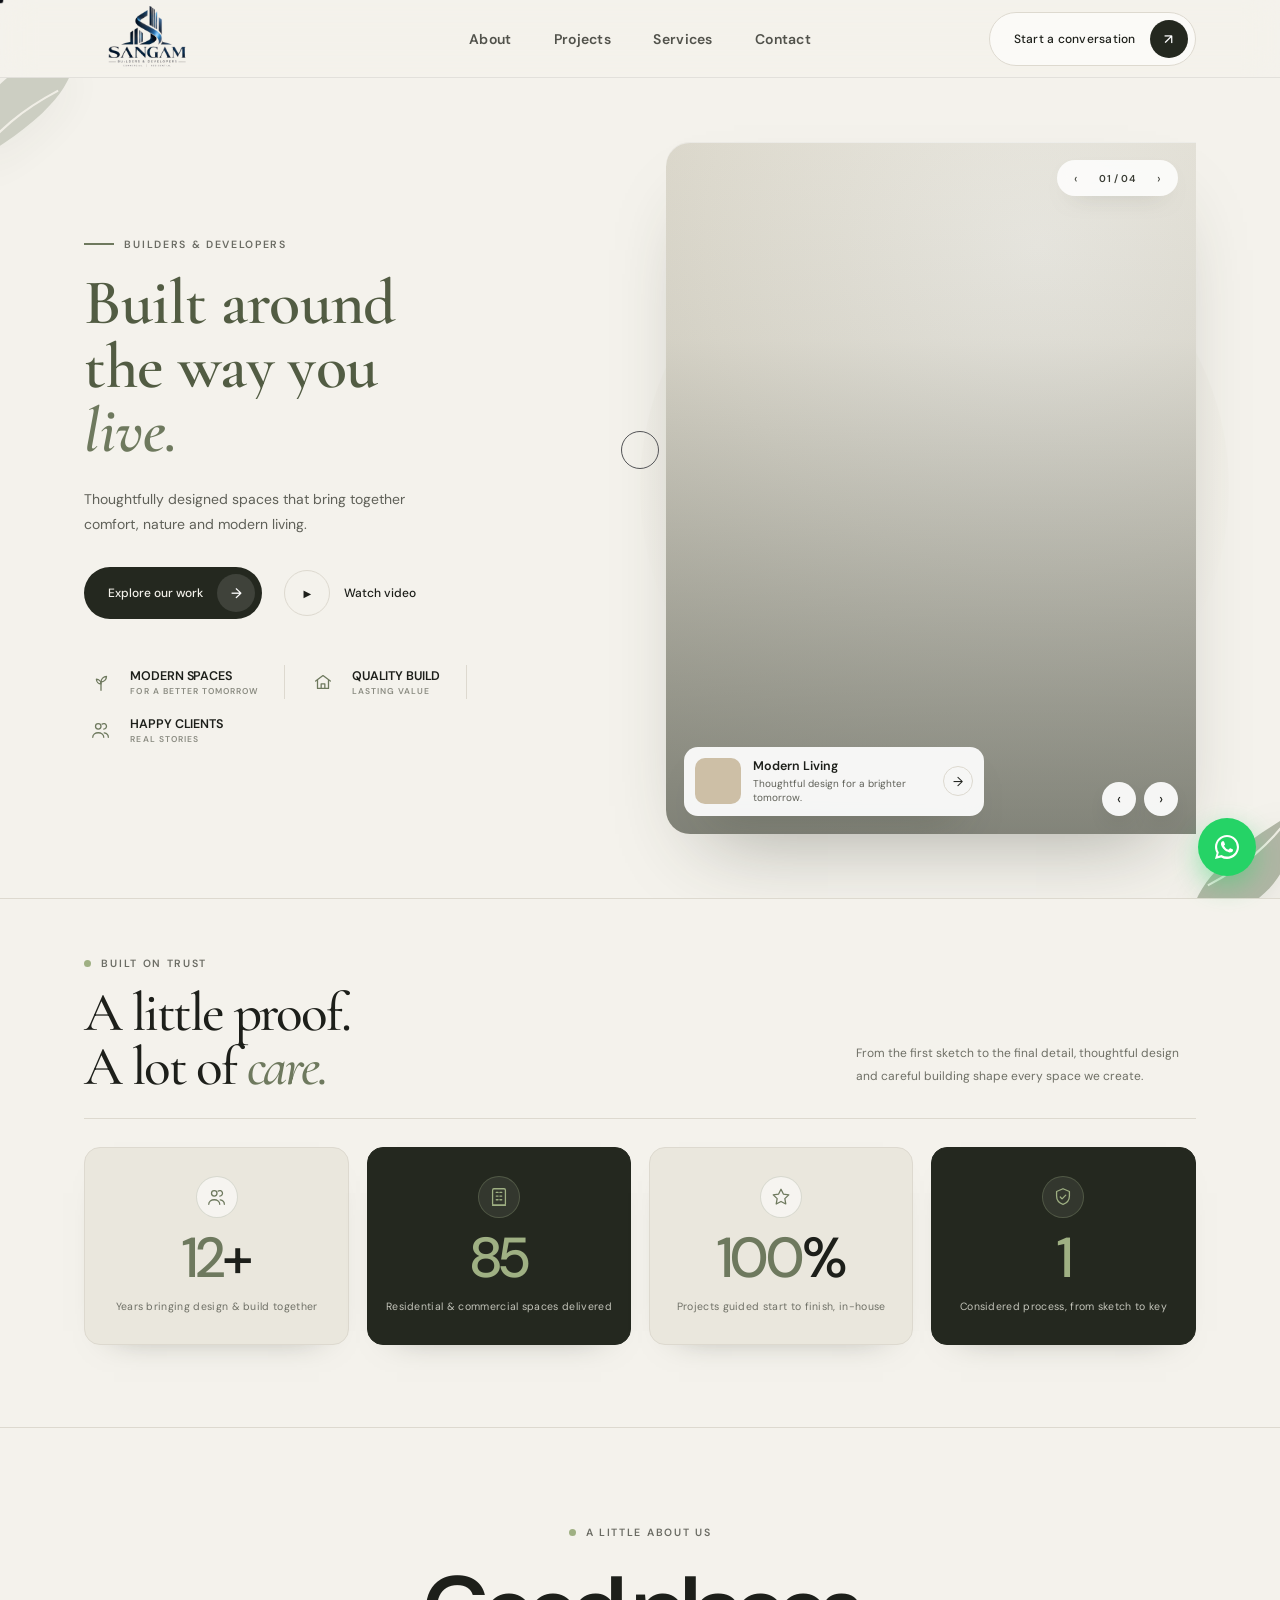
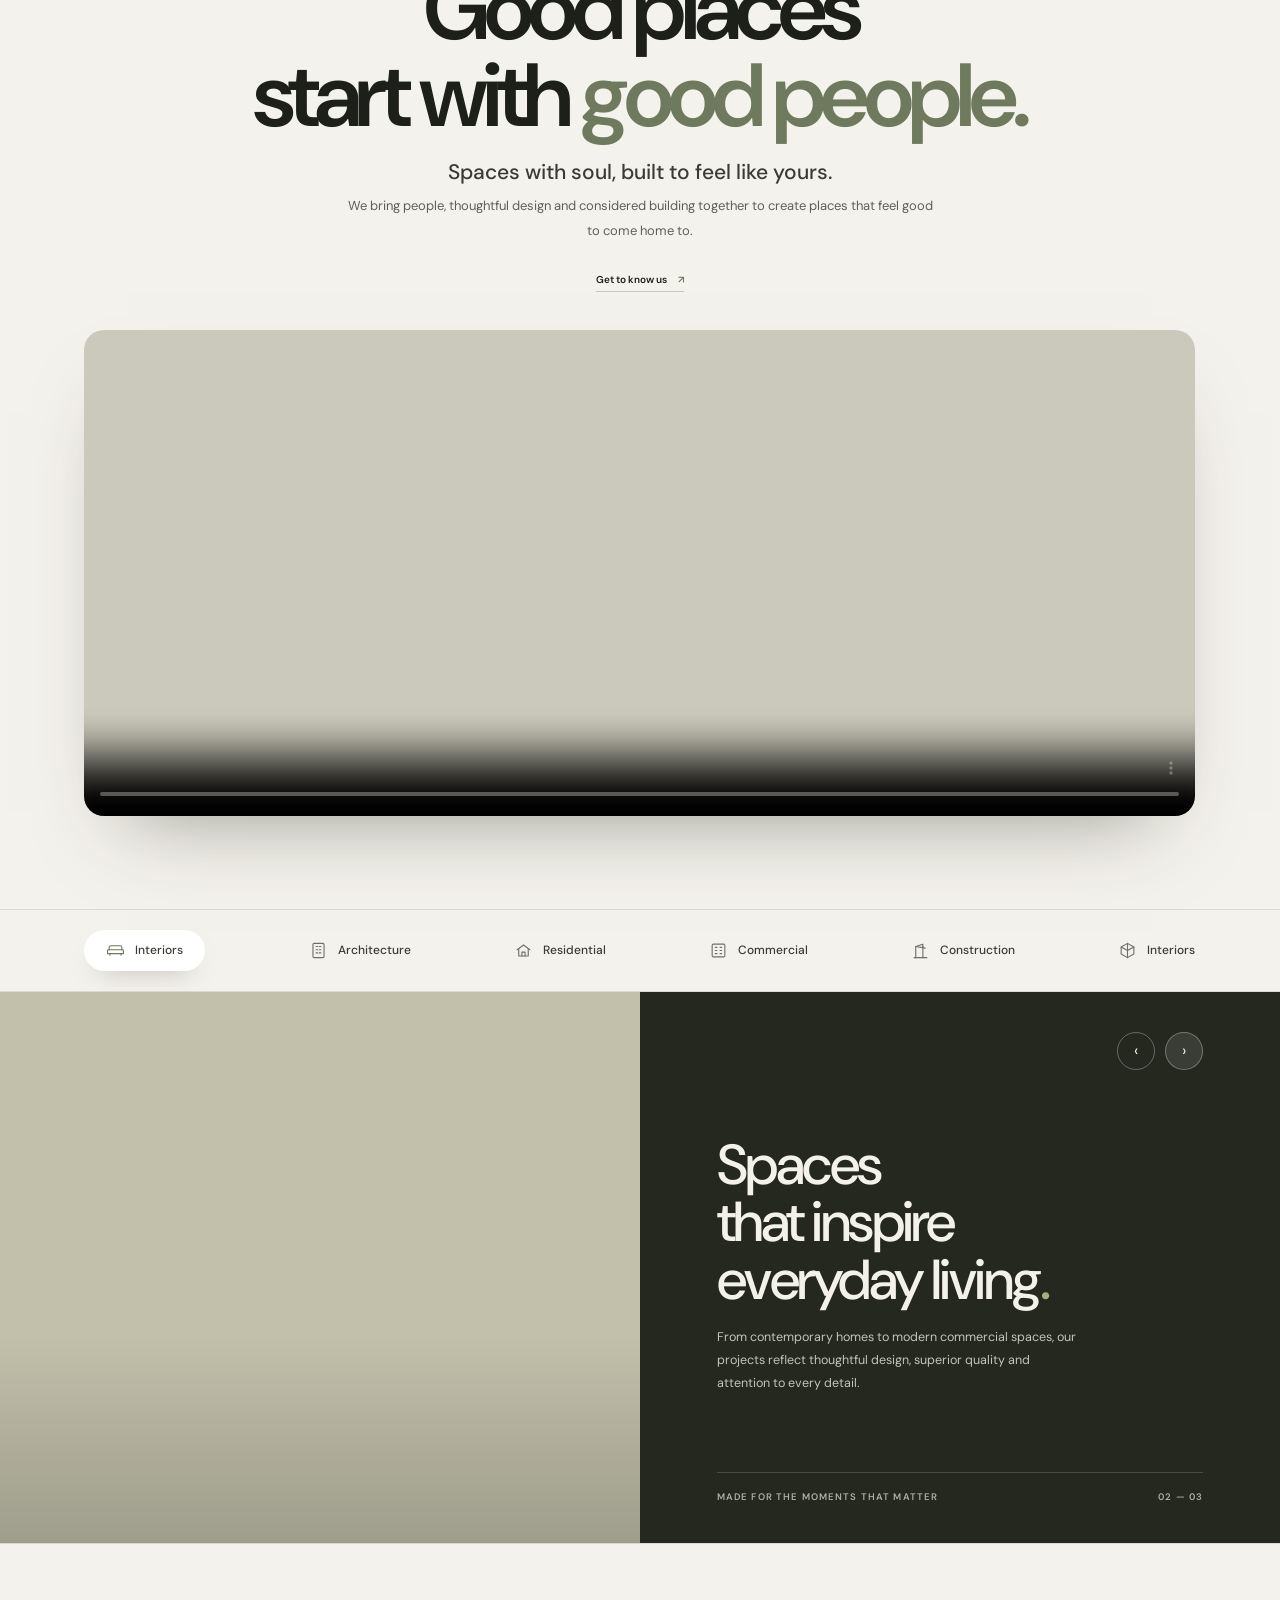
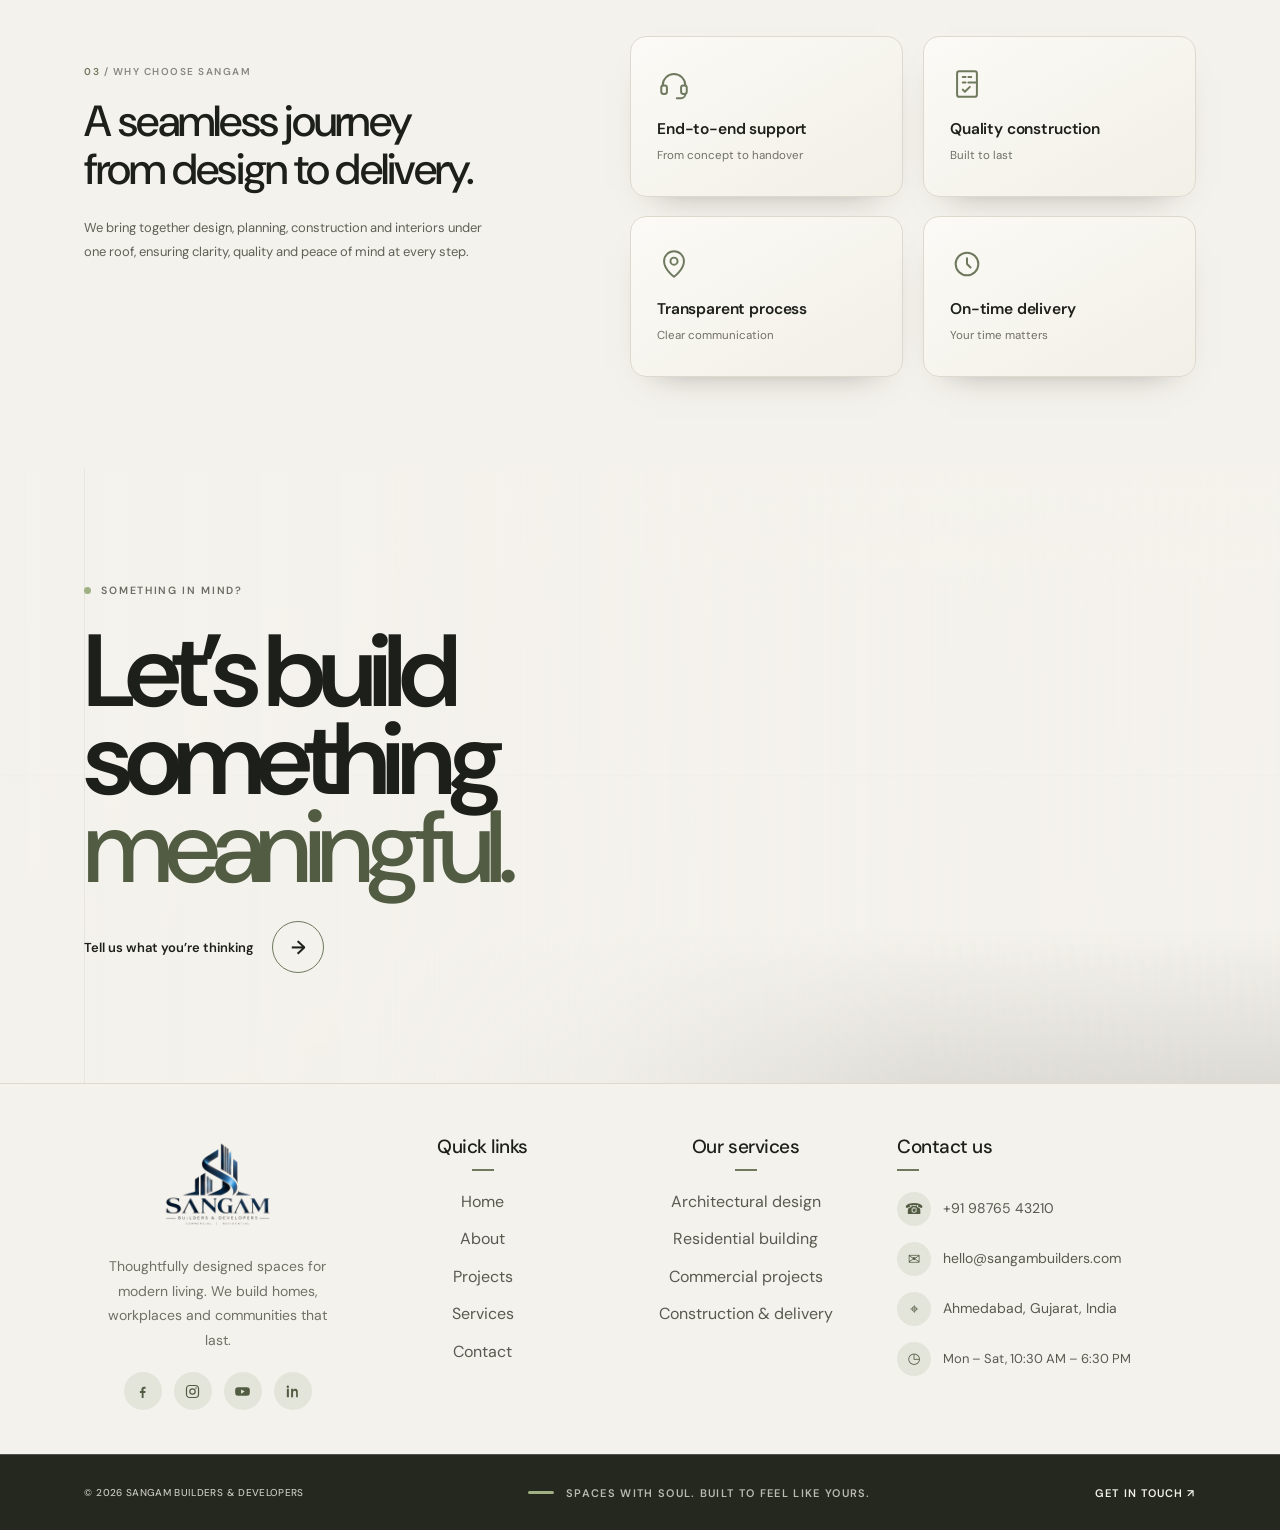
==== index.html @ fc505256 "Upload complete Builder Construction Website" ====
<!DOCTYPE html>
<html lang="en">
  <head>
    <meta charset="UTF-8" />
    <meta name="viewport" content="width=device-width, initial-scale=1.0" />
    <meta name="theme-color" content="#f4f2ec" />
    <meta
      name="description"
      content="Sangam Builders & Developers — thoughtful architecture, inspired spaces and considered construction, brought together in one 3D experience."
    />
    <title>Sangam Builders & Developers — Spaces for living</title>
    <link rel="preconnect" href="https://fonts.googleapis.com" />
    <link rel="preconnect" href="https://fonts.gstatic.com" crossorigin />
    <link
      href="https://fonts.googleapis.com/css2?family=Cormorant+Garamond:ital,wght@0,400;0,500;0,600;1,500&family=DM+Sans:wght@400;500;600;700&display=swap"
      rel="stylesheet"
    />
    <link rel="stylesheet" href="./styles.css" />

    <script src="./script.js" defer></script>
  </head>
  <body>
    <a class="skip-link" href="#main">Skip to content</a>
    <div class="scroll-progress" aria-hidden="true"></div>

    <header class="header">
      <a class="brand" href="./index.html" aria-label="Sangam Builders & Developers home">
        <img class="brand__logo" src="./img/Sangam_Builders_Luxury_Wall_Sign-removebg-preview.png" alt="Sangam Builders & Developers" />
      </a>
      <button class="menu-toggle" type="button" aria-expanded="false" aria-controls="primary-nav" aria-label="Open navigation">
        <span></span><span></span>
      </button>
      <nav class="nav" id="primary-nav" aria-label="Main navigation">
        <a href="./about.html">About</a>
        <a href="./projects.html">Projects</a>
        <a href="./services.html">Services</a>
        <a href="./contact.html">Contact</a>
      </nav>
      <a class="header__cta pill-btn pill-btn--light" href="./contact.html" data-magnetic="0.25">
        <span>Start a conversation</span>
        <span class="pill-btn__ico" aria-hidden="true">↗</span>
      </a>
    </header>

    <main id="main">
      <!-- ============== HERO : editorial residence ============== -->
      <section class="hero" id="home" aria-labelledby="hero-title">
        <span class="hero__orb" aria-hidden="true"></span>
        <span class="hero__leaf hero__leaf--tl" aria-hidden="true">
          <svg viewBox="0 0 120 120" fill="currentColor"><path d="M12 108C8 72 24 36 60 18c18-9 40-11 48-6-2 10-10 28-24 42C66 74 38 92 12 108Z" opacity=".9"/><path d="M14 106C34 78 58 58 92 40" stroke="#e9e6db" stroke-width="2" fill="none"/></svg>
        </span>
        <span class="hero__leaf hero__leaf--br" aria-hidden="true">
          <svg viewBox="0 0 120 120" fill="currentColor"><path d="M108 12C112 48 96 84 60 102c-18 9-40 11-48 6 2-10 10-28 24-42C54 46 82 28 108 12Z" opacity=".9"/><path d="M106 14C86 42 62 62 28 80" stroke="#e9e6db" stroke-width="2" fill="none"/></svg>
        </span>

        <div class="hero__copy">
          <span class="eyebrow eyebrow--line"><span class="eyebrow__line"></span> Builders &amp; developers</span>
          <h1 id="hero-title">
            <span class="reveal-line"><span class="reveal-word" style="--d:120ms">Built</span> <span class="reveal-word" style="--d:200ms">around</span></span>
            <span class="reveal-line"><span class="reveal-word" style="--d:300ms">the</span> <span class="reveal-word" style="--d:380ms">way</span> <span class="reveal-word" style="--d:460ms">you</span></span>
            <span class="reveal-line"><em class="reveal-word" style="--d:560ms">live.</em></span>
          </h1>
          <p class="hero__lede">Thoughtfully designed spaces that bring together<br />comfort, nature and modern living.</p>
          <div class="hero__actions">
            <a class="pill-btn pill-btn--dark" href="./projects.html" data-magnetic="0.2">
              <span>Explore our work</span>
              <span class="pill-btn__ico" aria-hidden="true">→</span>
            </a>
            <a class="watch-link" href="#story">
              <span class="watch-link__play" aria-hidden="true">▶</span>
              <span class="watch-link__text">Watch video</span>
            </a>
          </div>

          <ul class="hero__trust" aria-label="Why clients choose Sangam">
            <li class="trust-feature">
              <span class="trust-feature__icon" aria-hidden="true">
                <svg viewBox="0 0 24 24" fill="none" stroke="currentColor" stroke-width="1.4" stroke-linecap="round" stroke-linejoin="round"><path d="M12 21v-9"/><path d="M12 12c0-3.3 2.7-6 6-6 0 3.3-2.7 6-6 6Z"/><path d="M12 14c0-2.8-2.2-5-5-5 0 2.8 2.2 5 5 5Z"/></svg>
              </span>
              <span class="trust-feature__text">
                <strong>Modern Spaces</strong>
                For a better tomorrow
              </span>
            </li>
            <li class="trust-feature">
              <span class="trust-feature__icon" aria-hidden="true">
                <svg viewBox="0 0 24 24" fill="none" stroke="currentColor" stroke-width="1.4" stroke-linecap="round" stroke-linejoin="round"><path d="M4 11l8-6 8 6"/><path d="M6 10v9h12v-9"/><path d="M10 19v-5h4v5"/></svg>
              </span>
              <span class="trust-feature__text">
                <strong>Quality Build</strong>
                Lasting value
              </span>
            </li>
            <li class="trust-feature">
              <span class="trust-feature__icon" aria-hidden="true">
                <svg viewBox="0 0 24 24" fill="none" stroke="currentColor" stroke-width="1.4" stroke-linecap="round" stroke-linejoin="round"><circle cx="9" cy="8" r="3"/><path d="M15 11a3 3 0 1 0-1.8-5.4"/><path d="M3 20c0-3 2.7-5 6-5s6 2 6 5"/><path d="M15.5 15.2c2.5.4 4.5 2.3 4.5 4.8"/></svg>
              </span>
              <span class="trust-feature__text">
                <strong>Happy Clients</strong>
                Real stories
              </span>
            </li>
          </ul>
        </div>

        <div class="hero-stage hero-stage--static" aria-label="Modern courtyard residence at dusk">
          <div class="stage-visual" aria-hidden="true"></div>

          <div class="stage-overlay" aria-hidden="true">
            <div class="stage-badge">
              <span class="stage-badge__btn">‹</span>
              <span class="stage-badge__count">01 / 04</span>
              <span class="stage-badge__btn">›</span>
            </div>

            <div class="stage-card">
              <span class="stage-card__thumb"></span>
              <span class="stage-card__text">
                <strong>Modern Living</strong>
                Thoughtful design for a brighter tomorrow.
              </span>
              <span class="stage-card__arrow">→</span>
            </div>

            <div class="stage-nav">
              <span class="stage-nav__btn">‹</span>
              <span class="stage-nav__btn">›</span>
            </div>
          </div>
        </div>
      </section>

      <!-- ============== STATS : animated counters ============== -->
      <section class="stats" aria-label="Sangam at a glance">
        <header class="stats__intro">
          <div class="stats__heading">
            <span class="eyebrow"><span class="live-dot"></span> Built on trust</span>
            <h2>A little proof.<br />A lot of <em>care.</em></h2>
          </div>
          <p>From the first sketch to the final detail, thoughtful design and careful building shape every space we create.</p>
        </header>
        <div class="stat reveal">
          <span class="stat__icon" aria-hidden="true">
            <svg viewBox="0 0 24 24" fill="none" stroke="currentColor" stroke-width="1.4" stroke-linecap="round" stroke-linejoin="round"><circle cx="9" cy="8" r="3"/><path d="M15 11a3 3 0 1 0-1.8-5.4"/><path d="M3 20c0-3 2.7-5 6-5s6 2 6 5"/><path d="M15.5 15.2c2.5.4 4.5 2.3 4.5 4.8"/></svg>
          </span>
          <div class="stat__num"><span data-count="12" data-decimals="0">0</span>+</div>
          <div class="stat__label">Years bringing design &amp; build together</div>
        </div>
        <div class="stat reveal" style="--delay:90ms">
          <span class="stat__icon" aria-hidden="true">
            <svg viewBox="0 0 24 24" fill="none" stroke="currentColor" stroke-width="1.4" stroke-linecap="round" stroke-linejoin="round"><rect x="5" y="3" width="14" height="18" rx="1.5"/><path d="M9 7h2M13 7h2M9 11h2M13 11h2M9 15h2M13 15h2"/><path d="M5 21h14"/></svg>
          </span>
          <div class="stat__num"><span data-count="85" data-decimals="0">0</span></div>
          <div class="stat__label">Residential &amp; commercial spaces delivered</div>
        </div>
        <div class="stat reveal" style="--delay:180ms">
          <span class="stat__icon" aria-hidden="true">
            <svg viewBox="0 0 24 24" fill="none" stroke="currentColor" stroke-width="1.4" stroke-linecap="round" stroke-linejoin="round"><path d="M12 3.5l2.6 5.3 5.9.9-4.3 4.1 1 5.8-5.2-2.7-5.2 2.7 1-5.8L3.5 9.7l5.9-.9z"/></svg>
          </span>
          <div class="stat__num"><span data-count="100" data-decimals="0">0</span>%</div>
          <div class="stat__label">Projects guided start to finish, in-house</div>
        </div>
        <div class="stat reveal" style="--delay:270ms">
          <span class="stat__icon" aria-hidden="true">
            <svg viewBox="0 0 24 24" fill="none" stroke="currentColor" stroke-width="1.4" stroke-linecap="round" stroke-linejoin="round"><path d="M12 3l7 3v5c0 4.4-3 7.7-7 9-4-1.3-7-4.6-7-9V6z"/><path d="M9 12l2 2 4-4"/></svg>
          </span>
          <div class="stat__num"><span data-count="1" data-decimals="0">0</span></div>
          <div class="stat__label">Considered process, from sketch to key</div>
        </div>
      </section>

      <!-- ============== OUR STORY ============== -->
      <section class="story" id="story">
        <div class="story__text">
          <span class="eyebrow reveal"><span class="live-dot"></span> A little about us</span>
          <h2 class="reveal" style="--delay:80ms">Good places<br />start with <span>good people.</span></h2>
          <p class="story__subtitle reveal" style="--delay:140ms">Spaces with soul, built to feel like yours.</p>
          <p class="story__description reveal" style="--delay:200ms">We bring people, thoughtful design and considered building together to create places that feel good to come home to.</p>
          <a class="text-link reveal" style="--delay:260ms" href="./about.html">Get to know us <span aria-hidden="true">↗</span></a>
        </div>
        <video class="story__media story__video reveal-scale" data-tilt="3" controls muted loop playsinline preload="metadata" poster="https://images.unsplash.com/photo-1600566753086-00f18fb6b3ea?auto=format&amp;fit=crop&amp;w=1800&amp;q=85" aria-label="A look at considered modern living spaces">
          <source src="./img/VID_20261008_050109_842.mp4" type="video/mp4" />
          Your browser does not support the video element.
        </video>
      </section>

      <!-- ============== CATEGORY TABS ============== -->
      <div class="cats" aria-label="What we do">
        <span class="cat cat--active">
          <svg viewBox="0 0 24 24" fill="none" stroke="currentColor" stroke-width="1.4" stroke-linecap="round" stroke-linejoin="round"><path d="M4 11V8a2 2 0 0 1 2-2h12a2 2 0 0 1 2 2v3"/><path d="M3 11h18a1 1 0 0 1 1 1v4H2v-4a1 1 0 0 1 1-1z"/><path d="M5 16v2M19 16v2"/></svg>
          Interiors
        </span>
        <span class="cat">
          <svg viewBox="0 0 24 24" fill="none" stroke="currentColor" stroke-width="1.4" stroke-linecap="round" stroke-linejoin="round"><rect x="5" y="3" width="14" height="18" rx="1.5"/><path d="M9 7h2M13 7h2M9 11h2M13 11h2M9 15h2M13 15h2"/></svg>
          Architecture
        </span>
        <span class="cat">
          <svg viewBox="0 0 24 24" fill="none" stroke="currentColor" stroke-width="1.4" stroke-linecap="round" stroke-linejoin="round"><path d="M4 11l8-6 8 6"/><path d="M6 10v9h12v-9"/><path d="M10 19v-5h4v5"/></svg>
          Residential
        </span>
        <span class="cat">
          <svg viewBox="0 0 24 24" fill="none" stroke="currentColor" stroke-width="1.4" stroke-linecap="round" stroke-linejoin="round"><rect x="4" y="4" width="16" height="16" rx="1.5"/><path d="M8 8h2M14 8h2M8 12h2M14 12h2M8 16h2M14 16h2"/></svg>
          Commercial
        </span>
        <span class="cat">
          <svg viewBox="0 0 24 24" fill="none" stroke="currentColor" stroke-width="1.4" stroke-linecap="round" stroke-linejoin="round"><path d="M4 21h16"/><path d="M6 21V7l9-3v3"/><path d="M6 7l12 2"/><path d="M15 7v14"/></svg>
          Construction
        </span>
        <span class="cat">
          <svg viewBox="0 0 24 24" fill="none" stroke="currentColor" stroke-width="1.4" stroke-linecap="round" stroke-linejoin="round"><path d="M12 3l8 4.5v9L12 21l-8-4.5v-9z"/><path d="M12 3v18M4 7.5l8 4.5 8-4.5"/></svg>
          Interiors
        </span>
      </div>

      <!-- ============== PROJECTS : parallax dark showcase ============== -->
      <section class="project" id="projects" aria-labelledby="project-heading">
        <div class="project__media">
          <div class="project__image" data-parallax="0.1" role="img" aria-label="Sunlit contemporary interior with open kitchen and living space"></div>
        </div>
        <div class="project__body">
          <div class="project__top">
            <div class="section-index section-index--light reveal"><span>02</span> / OUR PROJECTS</div>
            <div class="project__nav" aria-hidden="true">
              <span class="project__nav-btn">‹</span>
              <span class="project__nav-btn">›</span>
            </div>
          </div>
          <div class="project__copy reveal" style="--delay:100ms">
            <h2 id="project-heading">Spaces<br />that inspire<br />everyday living<span class="period">.</span></h2>
            <p class="project__description">From contemporary homes to modern commercial spaces, our projects reflect thoughtful design, superior quality and attention to every detail.</p>
          </div>
          <div class="project__foot"><span>MADE FOR THE MOMENTS THAT MATTER</span><span>02 — 03</span></div>
        </div>
      </section>

      <!-- ============== WHY CHOOSE SANGAM ============== -->
      <section class="why" id="why">
        <div class="why__intro">
          <div class="section-index reveal"><span>03</span> / WHY CHOOSE SANGAM</div>
          <h2 class="reveal">A seamless journey<br />from design to delivery.</h2>
          <p class="reveal" style="--delay:80ms">We bring together design, planning, construction and interiors under one roof, ensuring clarity, quality and peace of mind at every step.</p>
          <a class="pill-btn pill-btn--dark reveal" style="--delay:150ms" href="./services.html" data-magnetic="0.2">
            <span>Our services</span>
            <span class="pill-btn__ico" aria-hidden="true">→</span>
          </a>
        </div>
        <div class="why__grid">
          <article class="why-card reveal" data-tilt="8" style="--delay:60ms">
            <span class="why-card__icon" aria-hidden="true">
              <svg viewBox="0 0 24 24" fill="none" stroke="currentColor" stroke-width="1.4" stroke-linecap="round" stroke-linejoin="round"><path d="M4 13a8 8 0 0 1 16 0"/><rect x="3" y="13" width="4" height="6" rx="1.5"/><rect x="17" y="13" width="4" height="6" rx="1.5"/><path d="M20 19a3 3 0 0 1-3 3h-3"/></svg>
            </span>
            <h3>End-to-end support</h3>
            <p>From concept to handover</p>
          </article>
          <article class="why-card reveal" data-tilt="8" style="--delay:120ms">
            <span class="why-card__icon" aria-hidden="true">
              <svg viewBox="0 0 24 24" fill="none" stroke="currentColor" stroke-width="1.4" stroke-linecap="round" stroke-linejoin="round"><rect x="5" y="3" width="14" height="18" rx="1.5"/><path d="M9 7h2M13 7h2M9 11h2M13 11h6"/><path d="M9 16l1.5 1.5L14 14"/></svg>
            </span>
            <h3>Quality construction</h3>
            <p>Built to last</p>
          </article>
          <article class="why-card reveal" data-tilt="8" style="--delay:180ms">
            <span class="why-card__icon" aria-hidden="true">
              <svg viewBox="0 0 24 24" fill="none" stroke="currentColor" stroke-width="1.4" stroke-linecap="round" stroke-linejoin="round"><path d="M12 21s7-5.2 7-11a7 7 0 0 0-14 0c0 5.8 7 11 7 11z"/><circle cx="12" cy="10" r="2.5"/></svg>
            </span>
            <h3>Transparent process</h3>
            <p>Clear communication</p>
          </article>
          <article class="why-card reveal" data-tilt="8" style="--delay:240ms">
            <span class="why-card__icon" aria-hidden="true">
              <svg viewBox="0 0 24 24" fill="none" stroke="currentColor" stroke-width="1.4" stroke-linecap="round" stroke-linejoin="round"><circle cx="12" cy="12" r="8"/><path d="M12 8v4l2.5 2.5"/></svg>
            </span>
            <h3>On-time delivery</h3>
            <p>Your time matters</p>
          </article>
        </div>
      </section>

      <!-- ============== CONTACT + FOOTER ============== -->
      <section class="contact" id="contact">
        <div class="contact__main reveal">
          <span class="eyebrow"><span class="live-dot"></span> Something in mind?</span>
          <h2>Let’s build<br />something<br /><em>meaningful.</em></h2>
          <a class="contact__link" href="mailto:hello@sangambuilders.com?subject=Let%27s%20talk%20about%20a%20project" data-magnetic="0.2">
            <span>Tell us what you’re thinking</span><span class="arrow-icon" aria-hidden="true">→</span>
          </a>
        </div>
      </section>
    </main>
    <footer class="site-footer site-footer--redesign">
      <div class="site-footer__main">
        <div class="site-footer__brand-column">
          <a class="footer__brand" href="./index.html" aria-label="Sangam Builders & Developers home">
            <img class="footer__logo" src="./img/Sangam_Builders_Luxury_Wall_Sign-removebg-preview.png" alt="" />
          </a>
          <p>Thoughtfully designed spaces for modern living. We build homes, workplaces and communities that last.</p>
          <ul class="site-footer__social" aria-label="Social media">
            <li>
              <a href="#" aria-label="Facebook">
                <svg viewBox="0 0 24 24" width="17" height="17" fill="currentColor" aria-hidden="true"><path d="M13.5 21v-7h2.4l.4-2.8h-2.8V9.4c0-.8.2-1.4 1.4-1.4h1.5V5.5c-.3 0-1.2-.1-2.2-.1-2.2 0-3.7 1.3-3.7 3.8v2H8.3V14h2.6v7h2.6z"/></svg>
              </a>
            </li>
            <li>
              <a href="#" aria-label="Instagram">
                <svg viewBox="0 0 24 24" width="17" height="17" fill="none" stroke="currentColor" stroke-width="1.7" aria-hidden="true"><rect x="3.5" y="3.5" width="17" height="17" rx="4.5"/><circle cx="12" cy="12" r="3.8"/><circle cx="17" cy="7" r="1.1" fill="currentColor" stroke="none"/></svg>
              </a>
            </li>
            <li>
              <a href="#" aria-label="YouTube">
                <svg viewBox="0 0 24 24" width="17" height="17" fill="currentColor" aria-hidden="true"><path d="M22 8.2a2.6 2.6 0 0 0-1.8-1.8C18.6 6 12 6 12 6s-6.6 0-8.2.4A2.6 2.6 0 0 0 2 8.2 27 27 0 0 0 1.6 12 27 27 0 0 0 2 15.8a2.6 2.6 0 0 0 1.8 1.8C5.4 18 12 18 12 18s6.6 0 8.2-.4a2.6 2.6 0 0 0 1.8-1.8A27 27 0 0 0 22.4 12 27 27 0 0 0 22 8.2zM10 15V9l5.2 3L10 15z"/></svg>
              </a>
            </li>
            <li>
              <a href="#" aria-label="LinkedIn">
                <svg viewBox="0 0 24 24" width="17" height="17" fill="currentColor" aria-hidden="true"><path d="M6.9 8.2H4V20h2.9V8.2zM5.4 3.5a1.7 1.7 0 1 0 0 3.4 1.7 1.7 0 0 0 0-3.4zM20 20h-2.9v-5.9c0-1.4 0-3.2-2-3.2s-2.3 1.5-2.3 3.1V20H10V8.2h2.8v1.6h.1c.4-.7 1.3-1.6 2.9-1.6 3.1 0 3.7 2 3.7 4.7V20z"/></svg>
              </a>
            </li>
          </ul>
        </div>
        <nav class="site-footer__column" aria-label="Quick links">
          <h2>Quick links</h2>
          <a href="./index.html">Home <span aria-hidden="true">↗</span></a>
          <a href="./about.html">About <span aria-hidden="true">↗</span></a>
          <a href="./projects.html">Projects <span aria-hidden="true">↗</span></a>
          <a href="./services.html">Services <span aria-hidden="true">↗</span></a>
          <a href="./contact.html">Contact <span aria-hidden="true">↗</span></a>
        </nav>
        <nav class="site-footer__column" aria-label="Our services">
          <h2>Our services</h2>
          <a href="./services.html">Architectural design <span aria-hidden="true">↗</span></a>
          <a href="./services.html">Residential building <span aria-hidden="true">↗</span></a>
          <a href="./services.html">Commercial projects <span aria-hidden="true">↗</span></a>
          <a href="./services.html">Construction &amp; delivery <span aria-hidden="true">↗</span></a>
        </nav>
        <div class="site-footer__column site-footer__contact">
          <h2>Contact us</h2>
          <a href="tel:+919876543210"><span class="site-footer__contact-icon" aria-hidden="true">☎</span><span>+91 98765 43210</span></a>
          <a href="mailto:hello@sangambuilders.com"><span class="site-footer__contact-icon" aria-hidden="true">✉</span><span>hello@sangambuilders.com</span></a>
          <a href="https://maps.google.com/?q=Ahmedabad%2C+Gujarat%2C+India" target="_blank" rel="noopener noreferrer"><span class="site-footer__contact-icon" aria-hidden="true">⌖</span><span>Ahmedabad, Gujarat, India</span></a>
          <span class="site-footer__hours"><span class="site-footer__contact-icon" aria-hidden="true">◷</span><span>Mon – Sat, 10:30 AM – 6:30 PM</span></span>
        </div>
      </div>
      <div class="site-footer__bottom">
        <span class="footer__copyright">© <span id="current-year">2026</span> Sangam Builders &amp; Developers</span>
        <span class="site-footer__bottom-tagline"><span aria-hidden="true"></span> Spaces with soul. Built to feel like yours.</span>
        <a href="mailto:hello@sangambuilders.com">Get in touch ↗</a>
      </div>
    </footer>
    <a class="whatsapp-float" href="https://wa.me/919876543210?text=Hi%20Sangam%20Builders%2C%20I%27d%20like%20to%20discuss%20a%20project." target="_blank" rel="noopener noreferrer" aria-label="Chat with us on WhatsApp">
      <span class="whatsapp-float__label">Chat with us</span>
      <svg viewBox="0 0 32 32" width="30" height="30" fill="currentColor" aria-hidden="true"><path d="M16.001 3.2C9.065 3.2 3.2 9.065 3.2 16c0 2.262.602 4.47 1.744 6.414L3.2 28.8l6.54-1.714A12.74 12.74 0 0 0 16 28.8C22.935 28.8 28.8 22.935 28.8 16S22.935 3.2 16.001 3.2zm0 23.04a10.6 10.6 0 0 1-5.4-1.477l-.387-.23-4.012 1.052 1.07-3.91-.252-.401A10.56 10.56 0 0 1 5.44 16c0-5.83 4.73-10.56 10.56-10.56 2.82 0 5.47 1.098 7.465 3.093A10.49 10.49 0 0 1 26.56 16c0 5.83-4.73 10.24-10.56 10.24zm5.797-7.9c-.317-.159-1.877-.926-2.168-1.032-.29-.106-.502-.159-.714.16-.211.317-.82 1.03-1.005 1.242-.185.212-.37.238-.687.08-.317-.16-1.34-.494-2.552-1.575-.943-.841-1.58-1.88-1.765-2.197-.185-.317-.02-.489.14-.647.144-.143.317-.37.476-.555.159-.185.211-.317.317-.529.106-.212.053-.397-.026-.556-.08-.159-.714-1.72-.978-2.356-.257-.618-.519-.534-.714-.544l-.608-.011c-.212 0-.555.08-.846.397-.29.317-1.11 1.085-1.11 2.646 0 1.561 1.136 3.069 1.295 3.281.159.212 2.236 3.414 5.417 4.787.757.327 1.348.522 1.808.668.76.242 1.451.208 1.998.126.61-.091 1.877-.767 2.142-1.508.264-.741.264-1.376.185-1.508-.079-.132-.29-.212-.608-.37z"/></svg>
    </a>
  </body>
</html>
---- styles.css ----
/* =========================================================================
   SANGAM BUILDERS & DEVELOPERS — 3D Experience
   A warm, editorial design system with real depth, motion and
   a distinct treatment for every section.
   ========================================================================= */

@import url('https://fonts.googleapis.com/css2?family=Cormorant+Garamond:ital,wght@0,400;0,500;0,600;1,500&family=DM+Sans:wght@400;500;600;700&display=swap');

:root {
  color-scheme: light;

  /* Core palette */
  --paper: #f4f2ec;
  --paper-2: #eae7dd;
  --ink: #1d1f1a;
  --ink-soft: #3a3c34;
  --muted: #6f7066;
  --line: #ddd9cf;
  --olive: #6e795e;
  --olive-deep: #525c43;
  --olive-bright: #9fb083;
  --sand: #cdbfa6;
  --clay: #b98b63;
  --glass: #8fb0ab;

  /* Dark mood (used by charcoal sections) */
  --coal: #24281f;
  --coal-2: #2e332a;

  --container: 1600px;
  /* One shared horizontal gutter so every section lines up to the same edge */
  --gutter: clamp(24px, 6.6vw, 112px);
  --page-gutter: max(var(--gutter), calc((100vw - var(--container)) / 2 + var(--gutter)));
  --font: "DM Sans", system-ui, sans-serif;
  --font-serif: "Cormorant Garamond", Georgia, "Times New Roman", serif;

  --ease: cubic-bezier(0.22, 0.75, 0.3, 1);
  --ease-out: cubic-bezier(0.16, 1, 0.3, 1);

  font-family: var(--font);
  font-optical-sizing: auto;
  font-synthesis: none;
  text-rendering: optimizeLegibility;
  -webkit-font-smoothing: antialiased;
  -moz-osx-font-smoothing: grayscale;
  scroll-behavior: smooth;
  scroll-padding-top: 90px;
}

* {
  box-sizing: border-box;
}

body {
  margin: 0;
  background: var(--paper);
  color: var(--ink);
  overflow-x: hidden;
}

a {
  color: inherit;
  text-decoration: none;
}

button {
  font: inherit;
}

img {
  max-width: 100%;
}

::selection {
  background: #d4ddc3;
  color: var(--ink);
}

::-webkit-scrollbar {
  width: 10px;
}

::-webkit-scrollbar-track {
  background: var(--paper-2);
}

::-webkit-scrollbar-thumb {
  background: #c3c0b4;
  border-radius: 10px;
}

::-webkit-scrollbar-thumb:hover {
  background: var(--olive);
}

.skip-link {
  position: fixed;
  z-index: 100;
  top: 12px;
  left: 12px;
  padding: 12px 16px;
  transform: translateY(-180%);
  background: #fff;
  border-radius: 8px;
}

.skip-link:focus {
  transform: translateY(0);
}

/* ---------- Scroll progress bar ---------- */
.scroll-progress {
  position: fixed;
  z-index: 60;
  top: 0;
  left: 0;
  height: 3px;
  width: 0%;
  background: linear-gradient(90deg, var(--olive), var(--olive-bright));
  box-shadow: 0 0 12px rgb(110 121 94 / 45%);
}

/* ---------- Custom cursor ---------- */
.cursor-dot,
.cursor-ring {
  position: fixed;
  top: 0;
  left: 0;
  z-index: 90;
  pointer-events: none;
  border-radius: 50%;
  mix-blend-mode: difference;
  will-change: transform;
}

.cursor-dot {
  width: 7px;
  height: 7px;
  background: #fff;
  transform: translate(-50%, -50%);
}

.cursor-ring {
  width: 38px;
  height: 38px;
  border: 1px solid rgb(255 255 255 / 70%);
  transform: translate(-50%, -50%);
  transition: width 220ms var(--ease), height 220ms var(--ease), opacity 220ms var(--ease);
}

.cursor-ring.is-hover {
  width: 62px;
  height: 62px;
  opacity: .6;
}

body.has-cursor {
  cursor: none;
}

body.has-cursor a,
body.has-cursor button {
  cursor: none;
}

@media (hover: none),
(pointer: coarse) {

  .cursor-dot,
  .cursor-ring {
    display: none !important;
  }
}

/* ---------- Header ---------- */
.header {
  position: sticky;
  top: 0;
  z-index: 50;
  display: flex;
  justify-content: space-between;
  align-items: center;
  min-height: 78px;
  padding: 0 var(--page-gutter);
  background: rgb(244 242 236 / 72%);
  backdrop-filter: blur(16px) saturate(140%);
  -webkit-backdrop-filter: blur(16px) saturate(140%);
  border-bottom: 1px solid rgb(29 31 26 / 8%);
}

.header>.brand {
  margin-right: auto;
}

.header>.nav {
  position: absolute;
  left: 50%;
  transform: translateX(-50%);
}

.brand {
  display: block;
  width: 126px;
  flex: none;
}

.brand__logo {
  display: block;
  width: 100%;
  height: 72px;
  object-fit: contain;
}

.nav {
  display: flex;
  justify-content: center;
  gap: clamp(20px, 3vw, 46px);
}

.nav a {
  position: relative;
  font-size: 14px;
  font-weight: 600;
  letter-spacing: .02em;
  color: #51524b;
  padding: 6px 2px;
  transition: color 200ms var(--ease);
}

.nav a::after {
  content: "";
  position: absolute;
  left: 0;
  bottom: 0;
  width: 100%;
  height: 1px;
  background: var(--olive);
  transform: scaleX(0);
  transform-origin: right;
  transition: transform 260ms var(--ease);
}

.nav a:hover::after,
.nav a[aria-current="page"]::after {
  transform: scaleX(1);
  transform-origin: left;
}

.nav a:hover,
.nav a[aria-current="page"] {
  color: var(--olive);
}

.header__cta {
  margin-left: auto;
  display: inline-flex;
  align-items: center;
  gap: 12px;
  font-size: 11px;
  font-weight: 600;
  letter-spacing: .02em;
}

.arrow-icon {
  display: flex;
  align-items: center;
  justify-content: center;
  width: 30px;
  height: 30px;
  border: 1px solid rgb(29 31 26 / 24%);
  border-radius: 50%;
  font-size: 13px;
  transition: background 220ms var(--ease), color 220ms var(--ease), transform 220ms var(--ease);
}

.header__cta:hover .arrow-icon,
.project-link:hover .arrow-icon,
.contact__link:hover .arrow-icon,
.form-submit:hover .arrow-icon {
  transform: translate(3px, -3px) rotate(8deg);
  background: var(--ink);
  color: #fff;
}

.menu-toggle {
  display: none;
}

/* =========================================================================
   HERO — real 3D canvas
   ========================================================================= */
.hero {
  position: relative;
  display: flex;
  align-items: center;
  gap: clamp(24px, 4vw, 56px);
  width: 100%;
  min-height: min(820px, calc(100svh - 78px));
  padding: clamp(40px, 5vw, 64px) var(--gutter) clamp(52px, 5vw, 72px);
  overflow: hidden;
}

.hero__copy {
  position: relative;
  z-index: 3;
  flex: 1 1 0;
  min-width: 0;
}

/* ---------- Hero decorative backdrop ---------- */
.hero__orb {
  position: absolute;
  z-index: 0;
  top: 50%;
  right: clamp(-60px, 4vw, 140px);
  width: clamp(380px, 46vw, 680px);
  aspect-ratio: 1;
  transform: translateY(-50%);
  border-radius: 50%;
  background: radial-gradient(circle at 50% 40%, rgb(255 255 255 / 55%) 0%, rgb(234 231 221 / 55%) 48%, rgb(234 231 221 / 0%) 72%);
  pointer-events: none;
}

.hero__leaf {
  position: absolute;
  width: clamp(90px, 10vw, 150px);
  color: var(--olive);
  pointer-events: none;
  animation: leaf-sway 7s var(--ease) infinite;
}

.hero__leaf svg {
  display: block;
  width: 100%;
  filter: drop-shadow(0 12px 22px rgb(45 50 38 / 18%));
}

/* top-left sits behind the copy so it never covers the headline */
.hero__leaf--tl {
  z-index: 1;
  top: -30px;
  left: -40px;
  opacity: .32;
  animation-name: leaf-sway-tl;
}

/* bottom-right drapes over the image corner */
.hero__leaf--br {
  z-index: 4;
  right: -26px;
  bottom: -30px;
  opacity: .55;
  animation-name: leaf-sway-br;
  animation-delay: -3.5s;
}

@keyframes leaf-sway-tl {

  0%,
  100% {
    transform: rotate(-8deg) translateY(0);
  }

  50% {
    transform: rotate(-3deg) translateY(8px);
  }
}

@keyframes leaf-sway-br {

  0%,
  100% {
    transform: rotate(6deg) translateY(0);
  }

  50% {
    transform: rotate(1deg) translateY(-8px);
  }
}

.eyebrow {
  display: inline-flex;
  align-items: center;
  gap: 10px;
  color: #6b6c64;
  font-size: 10.5px;
  font-weight: 600;
  letter-spacing: .16em;
  text-transform: uppercase;
}

.eyebrow--light {
  color: #c0c7b2;
}

.eyebrow__line {
  display: inline-block;
  width: 30px;
  height: 1.5px;
  flex: none;
  background: var(--olive);
}

.live-dot {
  display: inline-block;
  width: 7px;
  height: 7px;
  border-radius: 50%;
  background: var(--olive-bright);
  box-shadow: 0 0 0 0 rgb(159 176 131 / 70%);
  animation: pulse 2.4s var(--ease) infinite;
}

@keyframes pulse {
  0% {
    box-shadow: 0 0 0 0 rgb(159 176 131 / 60%);
  }

  70% {
    box-shadow: 0 0 0 10px rgb(159 176 131 / 0%);
  }

  100% {
    box-shadow: 0 0 0 0 rgb(159 176 131 / 0%);
  }
}

.hero h1 {
  margin: 24px 0 26px;
  font-family: var(--font-serif);
  font-size: clamp(46px, 5vw, 86px);
  font-weight: 600;
  letter-spacing: -.01em;
  line-height: 1.0;
  color: var(--olive-deep);
}

.hero h1 em {
  color: var(--olive);
  font-style: italic;
  font-weight: 600;
}

.contact h2 em {
  color: var(--olive);
  font-style: italic;
  font-weight: 500;
}

/* Per-word reveal */
.reveal-line {
  display: block;
  overflow: hidden;
}

.reveal-word {
  display: inline-block;
  transform: translateY(105%);
  opacity: 0;
}

.is-ready .reveal-word {
  animation: word-up 0.9s var(--ease-out) forwards;
  animation-delay: var(--d, 0ms);
}

@keyframes word-up {
  to {
    transform: translateY(0);
    opacity: 1;
  }
}

.hero__bottom {
  display: flex;
  align-items: center;
  justify-content: space-between;
  width: min(340px, 90%);
}

.hero__bottom p {
  margin: 0;
  color: #5f6058;
  font-size: 12px;
  line-height: 1.85;
}

.round-link {
  display: flex;
  align-items: center;
  justify-content: center;
  width: 46px;
  height: 46px;
  border: 1px solid var(--line);
  border-radius: 50%;
  font-size: 17px;
  transition: border-color 220ms var(--ease), background 220ms var(--ease), color 220ms var(--ease);
  animation: bob 2.6s var(--ease) infinite;
}

.round-link:hover {
  border-color: var(--ink);
  background: var(--ink);
  color: #fff;
}

@keyframes bob {

  0%,
  100% {
    transform: translateY(0);
  }

  50% {
    transform: translateY(5px);
  }
}

/* 3D stage */
.hero-stage {
  position: relative;
  align-self: stretch;
  flex: 1 1 0;
  min-width: 0;
  min-height: clamp(360px, 44vw, 640px);
  border-radius: 24px 0 0 24px;
  overflow: hidden;
  background:
    radial-gradient(120% 90% at 70% 15%, #f3f1ea 0%, #e7e3d7 52%, #d7d2c3 100%);
  box-shadow:
    0 1px 0 rgb(255 255 255 / 60%) inset,
    0 40px 80px -40px rgb(45 50 38 / 40%);
  isolation: isolate;
}

.hero-stage--static .stage-visual {
  position: absolute;
  inset: 0;
  background-image:
    linear-gradient(180deg, rgb(19 29 24 / 4%) 0%, rgb(19 29 24 / 8%) 30%, rgb(19 29 24 / 46%) 100%),
    url("https://images.unsplash.com/photo-1613490493576-7fde63acd811?auto=format&fit=crop&w=1600&q=80");
  background-size: cover;
  background-position: center center;
  transform: scale(1.08);
  transition: transform 1.2s var(--ease-out);
}

.hero-stage:hover .stage-visual {
  transform: scale(1.12);
}

.hero-stage__canvas {
  position: absolute;
  inset: 0;
  width: 100%;
  height: 100%;
  display: block;
  touch-action: pan-y;
  cursor: grab;
}

.hero-stage__canvas:active {
  cursor: grabbing;
}

.stage-label {
  position: absolute;
  left: 20px;
  right: 20px;
  z-index: 2;
  display: flex;
  align-items: center;
  justify-content: space-between;
  color: #6e6e66;
  font-size: 8.5px;
  font-weight: 600;
  letter-spacing: .12em;
  pointer-events: none;
}

.stage-label--top {
  top: 18px;
}

.stage-label--bottom {
  bottom: 18px;
}

.stage-label--bottom span:first-child {
  display: flex;
  align-items: center;
  gap: 8px;
  color: #4a4d41;
}

.stage-dot {
  width: 6px;
  height: 6px;
  border-radius: 50%;
  background: var(--olive-bright);
}

.stage-loader {
  position: absolute;
  inset: 0;
  z-index: 3;
  display: flex;
  align-items: center;
  justify-content: center;
  background: #e9e5da;
  transition: opacity 600ms var(--ease), visibility 600ms var(--ease);
}

.stage-loader.is-done {
  opacity: 0;
  visibility: hidden;
}

.stage-loader span {
  font-size: 9px;
  letter-spacing: .25em;
  color: #8b8c82;
  text-transform: uppercase;
}

.stage-loader span::after {
  content: "";
  display: inline-block;
  width: 1em;
  text-align: left;
  animation: dots 1.4s steps(4) infinite;
}

@keyframes dots {
  0% {
    content: "";
  }

  25% {
    content: ".";
  }

  50% {
    content: "..";
  }

  75% {
    content: "...";
  }
}

.side-note {
  position: absolute;
  right: 2%;
  bottom: 44px;
  z-index: 3;
  display: flex;
  flex-direction: column;
  gap: 10px;
  color: #74756d;
  font-size: 8px;
  font-weight: 600;
  letter-spacing: .12em;
  line-height: 1.8;
}

.side-note span:last-child {
  color: var(--olive);
  font-size: 16px;
}

/* =========================================================================
   STATS — animated counters
   ========================================================================= */
.stats {
  width: 100%;
  padding: 70px var(--page-gutter) 82px;
  display: flex;
  flex-wrap: wrap;
  gap: 18px;
}

.stats__intro {
  display: flex;
  flex: 1 0 100%;
  align-items: flex-end;
  justify-content: space-between;
  gap: 32px;
  max-width: var(--container);
  margin: 0 auto 10px;
  padding-bottom: 24px;
  border-bottom: 1px solid var(--line);
}

.stats__heading .eyebrow {
  margin-bottom: 8px;
}

.stats__heading h2 {
  margin: 8px 0 0;
  color: var(--ink);
  font-family: var(--font-serif);
  font-size: clamp(38px, 4.3vw, 58px);
  font-weight: 500;
  letter-spacing: -.04em;
  line-height: .98;
}

.stats__heading h2 em {
  color: var(--olive);
  font-weight: 500;
}

.stats__intro>p {
  max-width: 340px;
  margin: 0 0 6px;
  color: var(--muted);
  font-size: 12px;
  line-height: 1.9;
}

.stat {
  position: relative;
  display: flex;
  flex: 1 1 calc(25% - 14px);
  flex-direction: column;
  align-items: center;
  min-width: 0;
  gap: 12px;
  padding: 28px 18px;
  border: 1px solid var(--line);
  border-radius: 16px;
  background: var(--paper-2);
  text-align: center;
  box-shadow: 0 16px 34px -30px rgb(45 50 38 / 55%);
  transition: transform 300ms var(--ease), box-shadow 300ms var(--ease);
}

.stat:hover {
  transform: translateY(-5px);
  box-shadow: 0 22px 40px -28px rgb(45 50 38 / 48%);
}

.stat__num {
  font-size: clamp(38px, 4.4vw, 62px);
  font-weight: 500;
  letter-spacing: -.04em;
  line-height: 1;
}

.stat__num span {
  color: var(--olive);
}

.stat__icon {
  display: flex;
  align-items: center;
  justify-content: center;
  flex: none;
  width: 42px;
  height: 42px;
  padding: 9px;
  border: 1px solid rgb(110 121 94 / 22%);
  border-radius: 50%;
  background: rgb(255 255 255 / 55%);
  color: var(--olive);
  animation: stat-icon-float 3.6s ease-in-out infinite;
}

.stat:nth-child(2) .stat__icon {
  animation-delay: .35s;
}

.stat:nth-child(3) .stat__icon {
  animation-delay: .7s;
}

.stat:nth-child(4) .stat__icon {
  animation-delay: 1.05s;
}

.stat__icon svg {
  width: 100%;
  height: 100%;
}

.stat__label {
  max-width: 240px;
  margin: 0;
  color: var(--muted);
  font-size: 10.5px;
  letter-spacing: .03em;
  line-height: 1.65;
}

.stat:nth-child(2n + 3) {
  border-color: var(--coal);
  background: var(--coal);
  color: #f3f1ea;
}

.stat:nth-child(2n + 3) .stat__icon {
  border-color: rgb(159 176 131 / 28%);
  background: rgb(255 255 255 / 7%);
  color: var(--olive-bright);
}

.stat:nth-child(2n + 3) .stat__num span {
  color: var(--olive-bright);
}

.stat:nth-child(2n + 3) .stat__label {
  color: #c3c4ba;
}

@keyframes stat-icon-float {

  0%,
  100% {
    transform: translateY(0);
  }

  50% {
    transform: translateY(-5px);
  }
}

/* =========================================================================
   Section scaffolding
   ========================================================================= */
.section-index {
  color: #87887f;
  font-size: 10px;
  font-weight: 600;
  letter-spacing: .15em;
  text-transform: uppercase;
}

.section-index>span {
  color: var(--olive);
}

.section-index--light {
  color: #a4a598;
}

.section-index--light>span {
  color: var(--olive-bright);
}

.wrap {
  width: min(100%, var(--container));
  margin-inline: auto;
}

.pad {
  padding-inline: var(--gutter);
}

/* ---------- Build film (video) ---------- */
.build-film {
  width: min(100%, var(--container));
  margin-inline: auto;
  padding: 70px var(--gutter) 84px;
}

.build-film__content {
  display: flex;
  align-items: center;
  margin-top: 30px;
  gap: 7%;
}

.build-film__content> :first-child {
  flex: .72 1 0;
  min-width: 0;
}

.build-film__content>.video-frame {
  flex: 1.28 1 0;
  min-width: 0;
}

.build-film__content h2 {
  margin: 18px 0 13px;
  font-size: clamp(36px, 4.5vw, 58px);
  font-weight: 500;
  letter-spacing: -.045em;
  line-height: 1.08;
}

.build-film__content h2 span {
  color: var(--olive);
}

.build-film__content p {
  max-width: 335px;
  color: #5f6058;
  font-size: 11.5px;
  line-height: 1.9;
}

.video-frame {
  position: relative;
  align-self: center;
  border-radius: 18px;
  padding: 10px;
  background: linear-gradient(160deg, #fff 0%, #e9e6db 100%);
  box-shadow: 0 30px 60px -34px rgb(45 50 38 / 50%);
  transform-style: preserve-3d;
  will-change: transform;
}

.build-film__video {
  display: block;
  width: auto;
  max-width: 100%;
  height: min(560px, 70svh);
  aspect-ratio: 9 / 16;
  border-radius: 10px;
  background: var(--coal);
  object-fit: cover;
}

.video-frame__tag {
  position: absolute;
  top: 22px;
  left: 22px;
  display: flex;
  align-items: center;
  gap: 7px;
  padding: 7px 12px;
  border-radius: 40px;
  background: rgb(29 31 26 / 60%);
  color: #fff;
  font-size: 8px;
  font-weight: 600;
  letter-spacing: .12em;
  backdrop-filter: blur(6px);
}

.video-frame__tag .live-dot {
  background: #e06b4a;
}

/* ---------- Intro / approach ---------- */
.intro {
  width: 100%;
  padding: 86px var(--page-gutter) 96px;
  border-top: 1px solid var(--line);
}

.intro__content {
  display: flex;
  align-items: flex-end;
  margin-top: 38px;
  gap: 80px;
}

.intro__content> :first-child {
  flex: 1.2 1 0;
  min-width: 0;
}

.intro__aside {
  flex: .8 1 0;
  min-width: 0;
}

.intro h2 {
  margin: 0;
  font-size: clamp(39px, 5vw, 68px);
  font-weight: 500;
  letter-spacing: -.045em;
  line-height: 1.1;
}

.intro h2 span {
  color: var(--olive);
}

.intro__aside p {
  max-width: 350px;
  margin: 0 0 20px;
  color: #5f6058;
  font-size: 12px;
  line-height: 1.9;
}

.text-link {
  display: inline-flex;
  align-items: center;
  gap: 11px;
  padding-bottom: 5px;
  border-bottom: 1px solid #c7c6bd;
  font-size: 10px;
  font-weight: 600;
  transition: gap 220ms var(--ease);
}

.text-link:hover {
  gap: 18px;
}

.text-link span {
  color: var(--olive);
}

/* =========================================================================
   MARQUEE
   ========================================================================= */
.marquee {
  padding: 26px 0;
  border-block: 1px solid var(--line);
  overflow: hidden;
  background: var(--paper-2);
}

.marquee__track {
  display: flex;
  width: max-content;
  gap: 54px;
  animation: marquee 26s linear infinite;
}

.marquee:hover .marquee__track {
  animation-play-state: paused;
}

.marquee__track span {
  display: inline-flex;
  align-items: center;
  gap: 54px;
  font-size: clamp(24px, 3vw, 42px);
  font-weight: 500;
  letter-spacing: -.03em;
  color: var(--ink);
  white-space: nowrap;
}

.marquee__track span::after {
  content: "✦";
  color: var(--olive-bright);
  font-size: .6em;
}

@keyframes marquee {
  to {
    transform: translateX(-50%);
  }
}

/* =========================================================================
   PROJECT — parallax dark showcase
   ========================================================================= */
.project {
  position: relative;
  display: flex;
  width: 100%;
  min-height: 540px;
  background: var(--coal);
  overflow: hidden;
}

.project__media,
.project__body {
  flex: 1 1 50%;
  min-width: 0;
}

.project__media {
  position: relative;
  overflow: hidden;
}

.project__image {
  position: absolute;
  inset: -12% 0;
  background-color: #c2bfaa;
  background-image:
    linear-gradient(180deg, rgb(20 28 24 / 0%) 55%, rgb(20 28 24 / 35%) 100%),
    url("https://images.unsplash.com/photo-1600607687939-ce8a6c25118c?auto=format&fit=crop&w=1400&q=85");
  background-position: center;
  background-size: cover;
  will-change: transform;
}

.project__body {
  display: flex;
  flex-direction: column;
  justify-content: space-between;
  padding: 40px clamp(24px, 6vw, 86px);
  color: #f3f1ea;
}

.project__copy {
  padding: 48px 0;
}

.project h2 {
  margin: 18px 0;
  font-size: clamp(42px, 5vw, 70px);
  font-weight: 500;
  letter-spacing: -.045em;
  line-height: 1.0;
}

.period {
  color: var(--olive-bright);
}

.project__description {
  max-width: 360px;
  margin: 0 0 28px;
  color: #c3c4ba;
  font-size: 12.5px;
  line-height: 1.85;
}

.project-link {
  display: inline-flex;
  align-items: center;
  gap: 18px;
  font-size: 10px;
  font-weight: 550;
}

.project-link .arrow-icon {
  border-color: rgb(255 255 255 / 35%);
}

.project__foot {
  display: flex;
  justify-content: space-between;
  gap: 12px;
  padding-top: 18px;
  border-top: 1px solid rgb(255 255 255 / 16%);
  color: #adafa4;
  font-size: 9.5px;
  font-weight: 600;
  letter-spacing: .12em;
}

/* =========================================================================
   CRAFT — 3D tilt cards
   ========================================================================= */
.craft {
  width: min(100%, var(--container));
  margin-inline: auto;
  padding: 92px var(--gutter) 104px;
}

.craft__grid {
  display: flex;
  gap: 9%;
  margin-top: 44px;
}

.craft__heading {
  flex: .82 1 0;
  min-width: 0;
}

.craft__list {
  flex: 1.18 1 0;
  min-width: 0;
}

.craft h2 {
  margin: 0;
  font-size: clamp(39px, 4vw, 56px);
  font-weight: 500;
  letter-spacing: -.045em;
  line-height: 1.1;
}

.craft h2 span {
  color: var(--olive);
}

.craft__heading p {
  max-width: 290px;
  margin-top: 22px;
  color: #5f6058;
  font-size: 12px;
  line-height: 1.9;
}

.craft__list {
  display: flex;
  flex-direction: column;
  gap: 18px;
}

.tilt {
  perspective: 900px;
}

.craft-card {
  position: relative;
  display: flex;
  align-items: center;
  gap: 18px;
  padding: 26px 24px;
  border: 1px solid var(--line);
  border-radius: 16px;
  background: linear-gradient(150deg, #fbfaf6, #efece2);
  box-shadow: 0 14px 30px -24px rgb(45 50 38 / 55%);
  transform-style: preserve-3d;
  transition: box-shadow 300ms var(--ease);
  will-change: transform;
}

.craft-card__number {
  flex: 0 0 44px;
}

.craft-card>div {
  flex: 1 1 auto;
  min-width: 0;
}

.craft-card__arrow {
  flex: 0 0 24px;
  text-align: center;
}

.craft-card:hover {
  box-shadow: 0 26px 46px -24px rgb(45 50 38 / 55%);
}

.craft-card>* {
  transform: translateZ(26px);
}

.craft-card__number {
  align-self: start;
  font-size: 11px;
  font-weight: 600;
  color: var(--olive);
  padding-top: 3px;
}

.craft-card h3 {
  margin: 0 0 6px;
  font-size: 14px;
  font-weight: 600;
}

.craft-card p {
  margin: 0;
  color: var(--muted);
  font-size: 10.5px;
  line-height: 1.75;
}

.craft-card__arrow {
  color: #78796f;
  font-size: 15px;
  transition: transform 240ms var(--ease), color 240ms var(--ease);
}

.craft-card:hover .craft-card__arrow {
  transform: translate(3px, -3px);
  color: var(--olive);
}

/* =========================================================================
   CONTACT + footer
   ========================================================================= */
.contact {
  position: relative;
  isolation: isolate;
  display: flex;
  align-items: center;
  min-height: clamp(540px, 48vw, 720px);
  overflow: hidden;
  width: 100%;
  padding: 80px var(--page-gutter);
  background: var(--paper);
}

.contact::before {
  position: absolute;
  z-index: -2;
  inset: 0;
  content: "";
  background-image:
    linear-gradient(90deg, var(--paper) 0%, rgb(244 242 236 / 98%) 30%, rgb(244 242 236 / 82%) 47%, rgb(244 242 236 / 14%) 72%, rgb(244 242 236 / 4%) 100%),
    linear-gradient(0deg, rgb(29 31 26 / 12%), transparent 26%, transparent 78%, rgb(244 242 236 / 18%)),
    url("https://images.unsplash.com/photo-1600607687939-ce8a6c25118c?auto=format&fit=crop&w=2200&q=90");
  background-position: center, center, center 55%;
  background-size: cover;
  transform: scale(1.02);
}

.contact::after {
  position: absolute;
  z-index: -1;
  inset: 0;
  content: "";
  pointer-events: none;
  background-image:
    linear-gradient(90deg, transparent calc(var(--page-gutter) - 1px), rgb(110 121 94 / 10%) var(--page-gutter), transparent calc(var(--page-gutter) + 1px)),
    linear-gradient(0deg, transparent 49.9%, rgb(110 121 94 / 8%) 50%, transparent 50.1%);
}

.contact__main {
  width: 100%;
  max-width: var(--container);
  margin-inline: auto;
}

.contact h2 {
  max-width: 780px;
  margin: 28px 0 30px;
  color: var(--ink);
  font-size: clamp(58px, 8vw, 124px);
  font-weight: 600;
  letter-spacing: -.075em;
  line-height: .86;
}

.contact h2 em {
  color: var(--olive-deep);
  font-style: normal;
}

.contact__link {
  display: inline-flex;
  align-items: center;
  gap: 18px;
  font-size: 13px;
  font-weight: 600;
}

.contact__link .arrow-icon {
  width: 52px;
  height: 52px;
  border-color: var(--olive);
  font-size: 19px;
}

.contact__link:hover .arrow-icon {
  transform: translateX(4px);
  background: var(--olive-deep);
}

.footer {
  display: flex;
  justify-content: space-between;
  align-items: center;
  gap: clamp(20px, 3vw, 48px);
  min-height: 84px;
  padding-top: 14px;
  border-top: 1px solid #d6d4cb;
}

.footer {
  width: min(100%, var(--container));
  margin-inline: auto;
  padding: 14px var(--gutter) 0;
}

.footer__brand {
  display: block;
  width: 108px;
  flex: none;
}

.footer__logo {
  display: block;
  width: 100%;
  height: 66px;
  object-fit: contain;
}

.footer>span,
.footer>a:not(.footer__brand) {
  font-size: 9.5px;
  font-weight: 600;
  letter-spacing: .08em;
}

.footer>span:nth-child(2) {
  color: #6c6d65;
  font-weight: 500;
  letter-spacing: .01em;
}

.footer__copyright {
  margin-left: auto;
  color: #82837b;
  text-align: right;
}

.footer a:hover {
  color: var(--olive);
}

/* =========================================================================
   INNER PAGES
   ========================================================================= */
.inner-hero,
.content-section,
.values-section,
.projects-grid,
.services-list,
.contact-page,
.site-footer,
.page-cta {
  width: min(100%, var(--container));
  margin-inline: auto;
}

.inner-hero {
  padding: 92px var(--gutter) 66px;
}

.inner-hero--compact {
  padding-bottom: 54px;
}

.inner-hero--about {
  position: relative;
  isolation: isolate;
  width: 100%;
  overflow: hidden;
  padding: 78px var(--page-gutter) 84px;
  text-align: center;
}

.inner-hero--about::before,
.inner-hero--about::after {
  position: absolute;
  z-index: -1;
  width: clamp(230px, 34vw, 470px);
  aspect-ratio: 1;
  border: 1px solid rgb(110 121 94 / 20%);
  border-radius: 50%;
  content: "";
  pointer-events: none;
}

.inner-hero--about::before {
  left: max(-235px, calc((100vw - var(--container)) / 2 - 330px));
  top: 36%;
}

.inner-hero--about::after {
  right: max(-235px, calc((100vw - var(--container)) / 2 - 330px));
  top: 20%;
}

.inner-hero--about>.eyebrow {
  justify-content: center;
}

.inner-hero--about>.eyebrow::before,
.inner-hero--about>.eyebrow::after {
  width: 34px;
  height: 1px;
  background: var(--line);
  content: "";
}

.inner-hero--about h1 {
  max-width: 1200px;
  margin: 28px auto 14px;
  font-size: clamp(50px, 6.2vw, 88px);
  font-weight: 600;
  letter-spacing: -.065em;
  line-height: .98;
}

.inner-hero.inner-hero--about h1 {
  font-size: clamp(50px, 6.2vw, 88px);
  font-weight: 600;
}

.inner-hero.inner-hero--about h1 em {
  color: var(--olive);
  font-style: normal;
  font-weight: 600;
}

.inner-hero--about .about-hero__subtitle {
  max-width: none;
  margin: 18px auto 8px;
  color: var(--ink-soft);
  font-size: clamp(16px, 1.8vw, 22px);
  font-weight: 500;
}

.inner-hero--about .about-hero__description {
  max-width: 610px;
  margin: 0 auto;
  color: #5f6058;
  font-size: 13px;
  line-height: 1.9;
}

.about-hero__visual {
  position: relative;
  z-index: 1;
  width: min(100%, var(--container));
  height: clamp(300px, 35vw, 500px);
  margin: 30px auto 0;
  overflow: hidden;
  border-radius: 18px;
  background: var(--paper-2);
  box-shadow: 0 40px 70px -44px rgb(45 50 38 / 45%);
  will-change: transform;
}

.about-hero__poster {
  position: absolute;
  inset: 0;
  width: 100%;
  height: 100%;
  object-fit: cover;
  object-position: center 55%;
  transition: opacity 350ms var(--ease);
}

.about-hero__video {
  position: absolute;
  z-index: 1;
  inset: 0;
  display: block;
  width: 100%;
  height: 100%;
  opacity: 0;
  object-fit: cover;
  object-position: center 55%;
  transition: opacity 350ms var(--ease);
}

.about-hero__visual.has-started .about-hero__video {
  opacity: 1;
}

.about-hero__visual.has-started .about-hero__poster {
  opacity: 0;
}

.about-hero__play {
  position: absolute;
  z-index: 2;
  top: 50%;
  left: 50%;
  display: flex;
  flex-direction: column;
  align-items: center;
  gap: 10px;
  padding: 0;
  border: 0;
  background: transparent;
  color: #fff;
  cursor: pointer;
  text-shadow: 0 2px 14px rgb(0 0 0 / 48%);
  transform: translate(-50%, -50%);
  transition: opacity 220ms var(--ease), transform 220ms var(--ease);
}

.about-hero__play svg {
  width: 62px;
  height: 62px;
  padding: 19px;
  border-radius: 50%;
  background: rgb(255 255 255 / 92%);
  color: var(--olive-deep);
  filter: drop-shadow(0 8px 20px rgb(0 0 0 / 16%));
  transition: transform 220ms var(--ease), background 220ms var(--ease);
}

.about-hero__play:hover svg {
  transform: scale(1.08);
  background: #fff;
}

.about-hero__play span {
  font-size: 10px;
  font-weight: 600;
  letter-spacing: .2em;
  text-transform: uppercase;
}

.about-hero__visual.is-playing .about-hero__play {
  opacity: 0;
  pointer-events: none;
}

.about-hero__play:disabled {
  cursor: not-allowed;
}

.about-hero__marker {
  position: absolute;
  bottom: 30px;
  left: 50%;
  width: 1px;
  height: 26px;
  background: var(--line);
}

.about-hero__marker::after {
  position: absolute;
  bottom: 0;
  left: 50%;
  width: 10px;
  height: 10px;
  border: 1px solid var(--olive);
  border-radius: 50%;
  background: var(--paper);
  content: "";
  transform: translate(-50%, 50%);
}

.inner-hero h1,
.contact-page h1 {
  margin: 26px 0 18px;
  font-size: clamp(56px, 8vw, 104px);
  font-weight: 500;
  letter-spacing: -.05em;
  line-height: 1.04;
}

.inner-hero h1 em,
.contact-page h1 em {
  color: var(--olive);
  font-style: italic;
  font-weight: 500;
}

.inner-hero>p,
.contact-page__intro>p {
  max-width: 500px;
  color: #5f6058;
  font-size: 13px;
  line-height: 1.9;
}

.inner-hero__image {
  position: relative;
  min-height: 360px;
  margin-top: 38px;
  border-radius: 18px;
  overflow: hidden;
  background-color: #cbc9bb;
  background-position: center 55%;
  background-size: cover;
  box-shadow: 0 40px 70px -44px rgb(45 50 38 / 45%);
}

.inner-hero__image::after {
  content: "";
  position: absolute;
  inset: 0;
  background: linear-gradient(120deg, rgb(33 38 31 / 12%), transparent 60%);
}

.inner-hero__image--about {
  background-image: url("https://images.unsplash.com/photo-1600607687939-ce8a6c25118c?auto=format&fit=crop&w=1800&q=85");
}

.content-section {
  width: 100%;
  padding: 60px var(--page-gutter) 90px;
  border-top: 1px solid var(--line);
}

.content-section__grid {
  display: flex;
  align-items: flex-start;
  gap: 9%;
  margin-top: 38px;
}

.content-section__grid>h2 {
  flex: 1.1 1 0;
  min-width: 0;
}

.content-copy {
  flex: .9 1 0;
  min-width: 0;
}

.content-section__grid>h2,
.page-cta h2 {
  margin: 0;
  font-size: clamp(40px, 5vw, 66px);
  font-weight: 500;
  letter-spacing: -.045em;
  line-height: 1.12;
}

.content-section__grid>h2 span {
  color: var(--olive);
}

.content-copy p {
  margin: 0 0 16px;
  color: #5f6058;
  font-size: 12.5px;
  line-height: 1.9;
}

.values-section {
  width: 100%;
  padding: 56px var(--page-gutter) 74px;
  background: var(--coal);
}

.values-grid {
  display: flex;
  flex-wrap: wrap;
  gap: 32px;
  width: 100%;
  max-width: calc(var(--container) - 2 * var(--gutter));
  margin: 38px auto 0;
}

.values-grid article {
  flex: 1 1 calc(33.333% - 22px);
  min-width: 0;
  padding: 26px 22px;
  border-radius: 14px;
  border: 1px solid rgb(255 255 255 / 12%);
  background: rgb(255 255 255 / 3%);
  transition: transform 300ms var(--ease), background 300ms var(--ease);
}

.values-grid article:hover {
  transform: translateY(-6px);
  background: rgb(255 255 255 / 7%);
}

.values-grid article>span {
  color: var(--olive-bright);
  font-size: 11px;
  font-weight: 600;
  letter-spacing: .04em;
}

.values-grid h3 {
  margin: 16px 0 10px;
  color: #f4f2ea;
  font-size: 18px;
  font-weight: 500;
  letter-spacing: -.01em;
}

.values-grid p {
  margin: 0;
  color: #c0c1b7;
  font-size: 12px;
  line-height: 1.85;
}

.projects-grid {
  display: flex;
  flex-wrap: wrap;
  column-gap: 28px;
  row-gap: 48px;
  padding: 0 var(--gutter) 94px;
}

.project-card {
  flex: 1 1 calc(50% - 14px);
  min-width: 0;
}

.project-card--wide {
  flex-basis: 100%;
}

.project-card__image {
  display: block;
  min-height: 290px;
  border-radius: 14px;
  overflow: hidden;
  background-color: #d6d3c7;
  background-position: center;
  background-size: cover;
  transition: transform 500ms var(--ease), filter 300ms var(--ease);
}

.project-card__image:hover {
  transform: scale(1.015);
  filter: brightness(.95);
}

.project-card--wide .project-card__image {
  min-height: 420px;
}

.project-card__image--courtyard {
  background-image: url("https://images.unsplash.com/photo-1600607687939-ce8a6c25118c?auto=format&fit=crop&w=1600&q=85");
}

.project-card__image--residence {
  background-image: url("https://images.unsplash.com/photo-1600566753086-00f18fb6b3ea?auto=format&fit=crop&w=1100&q=85");
}

.project-card__image--workspace {
  background-image: url("https://images.unsplash.com/photo-1497366754035-f200968a6e72?auto=format&fit=crop&w=1100&q=85");
}

.project-card__meta {
  display: flex;
  justify-content: space-between;
  gap: 12px;
  margin-top: 20px;
  color: #83847a;
  font-size: 9.5px;
  font-weight: 600;
  letter-spacing: .1em;
  text-transform: uppercase;
}

.project-card h2 {
  margin: 12px 0 7px;
  font-size: clamp(22px, 3vw, 33px);
  font-weight: 500;
  letter-spacing: -.035em;
}

.project-card>p {
  max-width: 480px;
  margin: 0 0 16px;
  color: #6f7068;
  font-size: 11.5px;
  line-height: 1.85;
}

.project-card>.text-link {
  font-size: 10px;
}

.services-list {
  padding: 0 var(--gutter) 76px;
}

.service-item {
  display: flex;
  align-items: flex-start;
  gap: 22px;
  padding: 30px 0;
  border-top: 1px solid var(--line);
  transition: padding 300ms var(--ease);
}

.service-item__number {
  flex: 0 0 40px;
}

.service-item>div {
  flex: 1 auto auto;
  min-width: 0;
}

.service-item:last-child {
  border-bottom: 1px solid var(--line);
}

.service-item:hover {
  padding-inline: 14px;
}

.service-item__number {
  padding-top: 2px;
  color: var(--olive);
  font-size: 11px;
}

.service-item .eyebrow {
  font-size: 9.5px;
  letter-spacing: .14em;
}

.service-item h2 {
  margin: 12px 0 10px;
  font-size: clamp(23px, 3vw, 35px);
  font-weight: 500;
  letter-spacing: -.035em;
}

.service-item>div>p {
  max-width: 620px;
  margin: 0;
  color: #6f7068;
  font-size: 12px;
  line-height: 1.85;
}

.service-item__link {
  display: flex;
  align-items: center;
  justify-content: center;
  flex: 0 0 32px;
  width: 32px;
  height: 32px;
  border: 1px solid var(--line);
  border-radius: 50%;
  font-size: 13px;
  transition: background 220ms var(--ease), color 220ms var(--ease), transform 220ms var(--ease);
}

.service-item__link:hover {
  background: var(--ink);
  color: #fff;
  transform: translate(2px, -2px);
}

.page-cta {
  width: 100%;
  padding: 68px var(--page-gutter) 78px;
  background: radial-gradient(120% 120% at 20% 0%, #eef0e6 0%, #e4e2d7 100%);
}

.page-cta h2 {
  margin: 20px 0 22px;
}

.site-footer {
  display: flex;
  justify-content: space-between;
  align-items: center;
  gap: clamp(20px, 3vw, 48px);
  width: 100%;
  min-height: 96px;
  padding: 16px var(--page-gutter);
  border-top: 1px solid #d6d4cb;
  background: var(--paper);
}

.site-footer>.footer__brand {
  flex: none;
}

.site-footer>span,
.site-footer>a:not(.footer__brand) {
  font-size: 9.5px;
  font-weight: 600;
  letter-spacing: .08em;
}

.site-footer>span:nth-child(2) {
  color: #6c6d65;
  font-weight: 500;
  letter-spacing: .01em;
}

.site-footer a:hover {
  color: var(--olive);
}

.footer__copyright {
  margin-left: auto;
  color: #82837b;
  text-align: right;
}

/* Contact page */
.contact-page {
  display: flex;
  align-items: flex-start;
  gap: 9%;
  min-height: 610px;
  padding: 86px var(--gutter) 92px;
}

.contact-page> :first-child {
  flex: 1 1 0;
  min-width: 0;
}

.contact-page> :last-child {
  flex: .8 1 0;
  min-width: 0;
}

.contact-page h1 {
  font-size: clamp(51px, 6vw, 76px);
}

.contact-page__intro>p {
  max-width: 370px;
}

.contact-details {
  display: flex;
  flex-direction: column;
  gap: 7px;
  margin-top: 44px;
}

.contact-details span {
  color: #83847b;
  font-size: 10px;
  letter-spacing: .02em;
}

.contact-details a {
  font-size: 12.5px;
  font-weight: 550;
}

.contact-form {
  display: flex;
  flex-direction: column;
  gap: 10px;
  padding-top: 5px;
}

.contact-form label {
  margin-top: 14px;
  font-size: 11px;
  font-weight: 600;
  letter-spacing: .01em;
}

.contact-form input,
.contact-form textarea {
  width: 100%;
  padding: 13px 0;
  border: 0;
  border-bottom: 1px solid #cecdc5;
  border-radius: 0;
  outline: none;
  background: transparent;
  color: var(--ink);
  font: inherit;
  font-size: 13px;
  resize: vertical;
  transition: border-color 220ms var(--ease);
}

.contact-form input:focus,
.contact-form textarea:focus {
  border-color: var(--olive);
}

.contact-form input::placeholder,
.contact-form textarea::placeholder {
  color: #95958d;
}

.form-submit {
  display: inline-flex;
  min-height: 52px;
  margin-top: 24px;
  padding: 0;
  align-items: center;
  justify-content: space-between;
  border: 0;
  border-block: 1px solid var(--line);
  background: transparent;
  color: var(--ink);
  cursor: pointer;
  font: inherit;
  font-size: 11.5px;
  font-weight: 600;
  letter-spacing: .01em;
}

.form-submit .arrow-icon {
  width: 30px;
  height: 30px;
}

.form-note {
  margin: 8px 0 0;
  color: #80807a;
  font-size: 10px;
  line-height: 1.7;
}

/* =========================================================================
   SCROLL REVEAL
   ========================================================================= */
.reveal {
  opacity: 0;
  transform: translateY(34px);
  transition: opacity 0.9s var(--ease-out), transform 0.9s var(--ease-out);
  transition-delay: var(--delay, 0ms);
}

.reveal.in {
  opacity: 1;
  transform: none;
}

.reveal-scale {
  opacity: 0;
  transform: scale(.94) translateY(24px);
  transition: opacity .9s var(--ease-out), transform .9s var(--ease-out);
  transition-delay: var(--delay, 0ms);
}

.reveal-scale.in {
  opacity: 1;
  transform: none;
}

/* =========================================================================
   RESPONSIVE
   ========================================================================= */
@media (max-width: 1000px) {
  .stats .stat {
    flex-basis: calc(50% - 12px);
  }

  .footer,
  .site-footer {
    gap: 12px;
  }

  .values-grid article {
    flex-basis: calc(50% - 16px);
  }
}

@media (max-width: 760px) {
  :root {
    scroll-padding-top: 72px;
  }

  .header {
    min-height: 66px;
    gap: 18px;
    padding: 0 20px;
  }

  .header>.nav {
    left: 0;
    right: 0;
    transform: none;
  }

  .header__cta {
    margin-left: 0;
  }

  .brand {
    width: 108px;
  }

  .brand__logo {
    height: 62px;
  }

  .menu-toggle {
    display: flex;
    flex-direction: column;
    align-items: center;
    justify-content: center;
    gap: 5px;
    width: 36px;
    height: 36px;
    padding: 9px 7px;
    border: 1px solid var(--line);
    border-radius: 50%;
    background: transparent;
    cursor: pointer;
  }

  .menu-toggle>span {
    height: 1px;
    width: 18px;
    background: var(--ink);
    transition: transform 200ms var(--ease);
  }

  .menu-toggle[aria-expanded="true"]>span:first-child {
    transform: translateY(3px) rotate(45deg);
  }

  .menu-toggle[aria-expanded="true"]>span:last-child {
    transform: translateY(-3px) rotate(-45deg);
  }

  .nav {
    position: absolute;
    top: 65px;
    right: 0;
    left: 0;
    display: flex;
    flex-direction: column;
    gap: 0;
    padding: 0 20px;
    overflow: hidden;
    background: rgb(244 242 236 / 96%);
    backdrop-filter: blur(12px);
    box-shadow: 0 12px 20px rgb(29 31 26 / 8%);
    visibility: hidden;
    opacity: 0;
    transition: opacity 220ms var(--ease), visibility 220ms var(--ease);
  }

  .nav.is-open {
    padding-block: 8px;
    visibility: visible;
    opacity: 1;
  }

  .nav a {
    padding: 14px 0;
    border-top: 1px solid var(--line);
  }

  .nav a::after {
    display: none;
  }

  .header__cta {
    gap: 7px;
    font-size: 9px;
  }

  .header__cta .arrow-icon {
    width: 28px;
    height: 28px;
  }

  /* keep the CTA on one line on small screens (beats the .pill-btn base size) */
  .header__cta.pill-btn {
    gap: 8px;
    padding: 6px 6px 6px 15px;
    font-size: 10px;
    white-space: nowrap;
  }

  .header__cta.pill-btn .pill-btn__ico {
    width: 30px;
    height: 30px;
    font-size: 12px;
  }

  .brand {
    width: 100px;
  }

  .brand__logo {
    height: 58px;
  }

  .hero {
    flex-direction: column;
    align-items: stretch;
    gap: 30px;
    min-height: auto;
    padding: 44px 20px 48px;
  }

  .hero-stage {
    border-radius: 18px;
  }

  .hero h1 {
    margin: 22px 0 22px;
    font-size: clamp(48px, 12vw, 72px);
  }

  .hero__bottom {
    width: 100%;
  }

  .hero-stage {
    min-height: clamp(300px, 78vw, 420px);
  }

  .hero__orb {
    display: none;
  }

  .hero__leaf {
    width: 72px;
    opacity: .4;
  }

  .hero__leaf--tl {
    top: -14px;
    left: -16px;
  }

  .hero__leaf--br {
    right: -14px;
    bottom: -16px;
  }

  .hero__trust {
    margin-top: 30px;
    gap: 18px 22px;
  }

  .trust-feature {
    padding-right: 0;
    border-right: 0;
  }

  .side-note {
    display: none;
  }

  .stats {
    padding: 0 20px 56px;
    gap: 26px;
  }

  .stats .stat {
    flex-basis: calc(50% - 13px);
  }

  .build-film {
    padding: 40px 20px 52px;
  }

  .build-film__content {
    flex-direction: column;
    align-items: stretch;
    gap: 20px;
    margin-top: 22px;
  }

  .build-film__content> :first-child,
  .build-film__content>.video-frame {
    flex: auto;
  }

  .build-film__content>.video-frame {
    align-self: center;
  }

  .intro {
    padding: 56px 20px 60px;
  }

  .intro__content {
    flex-direction: column;
    align-items: flex-start;
    gap: 22px;
    margin-top: 26px;
  }

  .intro__content> :first-child,
  .intro__aside {
    flex: auto;
    width: 100%;
  }

  .project {
    flex-direction: column;
  }

  .project__media,
  .project__body {
    flex-basis: auto;
  }

  .project__media {
    min-height: 300px;
  }

  .project__image {
    inset: 0;
  }

  .project__body {
    padding: 28px 22px 24px;
  }

  .project__copy {
    padding: 34px 0;
  }

  .project h2 {
    font-size: 52px;
  }

  .craft {
    padding: 58px 20px 66px;
  }

  .craft__grid {
    flex-direction: column;
    gap: 24px;
    margin-top: 28px;
  }

  .craft__heading,
  .craft__list {
    flex: auto;
  }

  .contact {
    min-height: 560px;
    padding: 64px 20px;
  }

  .contact::before {
    background-image:
      linear-gradient(90deg, rgb(244 242 236 / 97%) 0%, rgb(244 242 236 / 90%) 48%, rgb(244 242 236 / 46%) 100%),
      linear-gradient(0deg, rgb(244 242 236 / 28%), transparent 70%),
      url("https://images.unsplash.com/photo-1600607687939-ce8a6c25118c?auto=format&fit=crop&w=1200&q=85");
    background-position: center, center, 62% center;
  }

  .contact h2 {
    font-size: clamp(56px, 13vw, 78px);
  }

  .contact__link {
    gap: 12px;
    font-size: 11px;
  }

  .contact__link .arrow-icon {
    width: 44px;
    height: 44px;
  }

  .footer,
  .site-footer {
    flex-wrap: wrap;
    column-gap: 20px;
    row-gap: 18px;
    padding-inline: 20px;
    align-items: center;
  }

  .footer>*,
  .site-footer>* {
    flex: 1 1 calc(50% - 10px);
    min-width: 0;
  }

  .footer {
    padding-block: 22px;
    min-height: 0;
  }

  .site-footer {
    padding-block: 22px;
    min-height: 0;
  }

  .footer__brand,
  .site-footer .footer__brand {
    width: 96px;
  }

  .footer__logo {
    width: 96px;
  }

  .footer>span:nth-child(2),
  .site-footer>span:nth-child(2) {
    margin-left: auto;
    text-align: right;
  }

  .footer__copyright {
    margin-left: 0;
  }

  .footer>span,
  .footer>a:not(.footer__brand),
  .site-footer>span,
  .site-footer>a:not(.footer__brand) {
    font-size: 9px;
  }

  .footer__copyright {
    font-size: 8.5px;
  }

  .inner-hero,
  .content-section,
  .values-section,
  .page-cta,
  .services-list,
  .contact-page {
    padding-inline: 20px;
  }

  .inner-hero {
    padding-top: 56px;
    padding-bottom: 42px;
  }

  .inner-hero__image {
    min-height: 240px;
    margin-top: 26px;
  }

  .inner-hero--about {
    padding: 58px 20px 64px;
  }

  .inner-hero.inner-hero--about h1 {
    margin-top: 24px;
    font-size: clamp(42px, 10vw, 64px);
  }

  .inner-hero--about .about-hero__subtitle {
    margin-top: 14px;
    font-size: 16px;
  }

  .inner-hero--about .about-hero__description {
    max-width: 440px;
    font-size: 12px;
  }

  .about-hero__visual {
    height: clamp(230px, 68vw, 340px);
    margin-top: 24px;
    border-radius: 14px;
  }

  .about-hero__play svg {
    width: 54px;
    height: 54px;
    padding: 16px;
  }

  .about-hero__marker {
    display: none;
  }

  .content-section__grid {
    flex-direction: column;
    gap: 18px;
    margin-top: 24px;
  }

  .content-section__grid>h2,
  .content-copy {
    flex: auto;
    width: 100%;
  }

  .values-grid {
    flex-direction: column;
    gap: 18px;
  }

  .values-grid article {
    flex: auto;
  }

  .projects-grid {
    padding: 0 20px 56px;
    row-gap: 32px;
  }

  .project-card {
    flex-basis: 100%;
  }

  .project-card__image,
  .project-card--wide .project-card__image {
    min-height: 240px;
  }

  .service-item {
    gap: 12px;
    padding: 22px 0;
  }

  .service-item__number {
    flex-basis: 26px;
  }

  .service-item__link {
    flex-basis: 28px;
    width: 28px;
  }

  .service-item:hover {
    padding-inline: 0;
  }

  .contact-page {
    flex-direction: column;
    gap: 30px;
    min-height: 0;
    padding: 52px 20px 56px;
  }

  .contact-page> :first-child,
  .contact-page> :last-child {
    flex: auto;
    width: 100%;
  }

  .site-footer {
    padding: 12px 20px;
  }
}

@media (prefers-reduced-motion: reduce) {

  *,
  *::before,
  *::after {
    scroll-behavior: auto !important;
    animation-duration: .001ms !important;
    animation-iteration-count: 1 !important;
    transition-duration: .001ms !important;
  }

  .reveal,
  .reveal-scale,
  .reveal-word {
    opacity: 1 !important;
    transform: none !important;
  }
}

/* =========================================================================
   HOME REDESIGN — reference-matched UI
   (overrides selected base rules; all JS effect hooks are preserved)
   ========================================================================= */

/* ---------- Reusable pill button ---------- */
.pill-btn {
  display: inline-flex;
  align-items: center;
  gap: 14px;
  padding: 7px 7px 7px 24px;
  border-radius: 999px;
  font-size: 12px;
  font-weight: 500;
  line-height: 1;
  transition: transform 260ms var(--ease), background 260ms var(--ease), color 260ms var(--ease);
}

.pill-btn__ico {
  display: flex;
  align-items: center;
  justify-content: center;
  width: 38px;
  height: 38px;
  flex: none;
  border-radius: 50%;
  font-size: 14px;
  transition: transform 260ms var(--ease), background 260ms var(--ease), color 260ms var(--ease);
}

.pill-btn--dark {
  background: var(--coal);
  color: #f3f1ea;
}

.pill-btn--dark .pill-btn__ico {
  background: rgb(255 255 255 / 12%);
  color: #fff;
}

.pill-btn--dark:hover .pill-btn__ico {
  background: var(--olive-bright);
  color: var(--coal);
  transform: translateX(3px);
}

.pill-btn--light {
  background: rgb(255 255 255 / 62%);
  border: 1px solid var(--line);
  color: var(--ink);
}

.pill-btn--light .pill-btn__ico {
  background: var(--coal);
  color: #fff;
}

.pill-btn--light:hover .pill-btn__ico {
  transform: translate(2px, -2px);
}

/* header CTA keeps its placement, drops old arrow spacing */
.header__cta {
  gap: 14px;
}

/* ---------- Hero copy ---------- */
.hero__copy {
  max-width: 620px;
}

.hero h1 {
  margin: 20px 0 24px;
  line-height: 1.0;
}

.hero__lede {
  margin: 0;
  max-width: 400px;
  color: #5f6058;
  font-size: 14px;
  line-height: 1.8;
}

.hero__actions {
  display: flex;
  align-items: center;
  flex-wrap: wrap;
  gap: 22px;
  margin-top: 30px;
}

/* ---------- Hero trust features ---------- */
.hero__trust {
  display: flex;
  flex-wrap: wrap;
  align-items: center;
  gap: 14px clamp(16px, 1.6vw, 26px);
  margin: clamp(30px, 4vw, 46px) 0 0;
  padding: 0;
  list-style: none;
}

.trust-feature {
  display: flex;
  align-items: center;
  gap: 12px;
  padding-right: clamp(16px, 2vw, 30px);
  border-right: 1px solid var(--line);
}

.trust-feature:last-child {
  border-right: 0;
  padding-right: 0;
}

.trust-feature__icon {
  display: flex;
  align-items: center;
  justify-content: center;
  flex: none;
  width: 34px;
  height: 34px;
  color: var(--olive);
}

.trust-feature__icon svg {
  width: 22px;
  height: 22px;
}

.trust-feature__text {
  display: flex;
  flex-direction: column;
  gap: 2px;
}

.trust-feature__text strong {
  font-size: 12.5px;
  font-weight: 600;
  color: var(--ink);
  letter-spacing: -.01em;
}

.trust-feature__text {
  font-size: 8.5px;
  font-weight: 600;
  letter-spacing: .12em;
  text-transform: uppercase;
  color: #8b8c82;
}

.watch-link {
  display: inline-flex;
  align-items: center;
  gap: 14px;
  font-size: 12px;
  font-weight: 500;
}

.watch-link__play {
  display: flex;
  align-items: center;
  justify-content: center;
  width: 46px;
  height: 46px;
  border: 1px solid var(--line);
  border-radius: 50%;
  font-size: 10px;
  color: var(--ink);
  transition: background 220ms var(--ease), color 220ms var(--ease);
}

.watch-link:hover .watch-link__play {
  background: var(--ink);
  color: #fff;
}

/* ---------- Hero stage overlays (decorative; do not block orbit) ---------- */
.stage-overlay {
  position: absolute;
  inset: 0;
  z-index: 2;
  pointer-events: none;
}

.stage-badge {
  position: absolute;
  top: 18px;
  right: 18px;
  display: inline-flex;
  align-items: center;
  gap: 4px;
  padding: 5px 6px;
  border-radius: 999px;
  background: rgb(255 255 255 / 82%);
  backdrop-filter: blur(8px);
  -webkit-backdrop-filter: blur(8px);
  box-shadow: 0 10px 24px -16px rgb(45 50 38 / 60%);
}

.stage-badge__count {
  padding: 0 6px;
  font-size: 10px;
  font-weight: 600;
  letter-spacing: .06em;
  color: var(--ink-soft);
  font-variant-numeric: tabular-nums;
}

.stage-badge__btn {
  display: flex;
  align-items: center;
  justify-content: center;
  width: 26px;
  height: 26px;
  border-radius: 50%;
  font-size: 13px;
  color: var(--ink-soft);
  transition: background 200ms var(--ease), color 200ms var(--ease);
}

.stage-badge__btn:hover {
  background: var(--ink);
  color: #fff;
}

.stage-card {
  position: absolute;
  left: 18px;
  bottom: 18px;
  display: flex;
  align-items: center;
  gap: 12px;
  max-width: min(300px, 66%);
  padding: 11px;
  border-radius: 14px;
  background: rgb(255 255 255 / 92%);
  backdrop-filter: blur(8px);
  -webkit-backdrop-filter: blur(8px);
  box-shadow: 0 22px 44px -28px rgb(45 50 38 / 60%);
}

.stage-card__thumb {
  width: 46px;
  height: 46px;
  flex: none;
  border-radius: 10px;
  background-color: var(--sand);
  background-image: url("https://images.unsplash.com/photo-1600566753086-00f18fb6b3ea?auto=format&fit=crop&w=160&q=80");
  background-size: cover;
  background-position: center;
}

.stage-card__text {
  display: flex;
  flex-direction: column;
  gap: 2px;
  font-size: 10px;
  line-height: 1.4;
  color: #5f6058;
}

.stage-card__text strong {
  font-size: 12.5px;
  font-weight: 600;
  color: var(--ink);
}

.stage-card__arrow {
  margin-left: auto;
  flex: none;
  display: flex;
  align-items: center;
  justify-content: center;
  width: 30px;
  height: 30px;
  border: 1px solid var(--line);
  border-radius: 50%;
  font-size: 13px;
  color: var(--ink);
}

.stage-nav {
  position: absolute;
  right: 18px;
  bottom: 18px;
  display: flex;
  gap: 8px;
}

.stage-nav__btn {
  display: flex;
  align-items: center;
  justify-content: center;
  width: 34px;
  height: 34px;
  border-radius: 50%;
  background: rgb(255 255 255 / 92%);
  box-shadow: 0 10px 20px -12px rgb(45 50 38 / 55%);
  font-size: 15px;
  color: var(--ink);
}

/* ---------- Stats (icons + dividers) ---------- */
.stats {
  border-top: 1px solid var(--line);
  padding-top: 52px;
  align-items: start;
}

.stat {
  flex-basis: calc(25% - 14px);
}

/* ---------- Our Story ---------- */
.story {
  width: 100%;
  display: flex;
  flex-direction: column;
  align-items: center;
  gap: 0;
  padding: 92px var(--page-gutter);
  border-top: 1px solid var(--line);
  text-align: center;
}

.story__text {
  width: min(100%, 1000px);
}

.story__text h2 {
  margin: 24px 0 12px;
  font-size: clamp(48px, 7vw, 96px);
  font-weight: 600;
  letter-spacing: -.065em;
  line-height: .98;
}

.story__text h2 span {
  color: var(--olive);
}

.story__subtitle {
  margin: 18px 0 8px;
  color: var(--ink-soft);
  font-size: clamp(16px, 1.7vw, 21px);
  font-weight: 500;
}

.story__description {
  max-width: 600px;
  margin: 0 auto 24px;
  color: #5f6058;
  font-size: 13px;
  line-height: 1.9;
}

.story__text>.text-link {
  margin-bottom: 38px;
}

.story__media {
  position: relative;
  display: block;
  width: min(100%, var(--container));
  height: clamp(300px, 38vw, 560px);
  margin: 0;
  border: 0;
  border-radius: 20px;
  overflow: hidden;
  background-color: #cbc9bb;
  object-fit: cover;
  object-position: center 55%;
  box-shadow: 0 40px 80px -44px rgb(45 50 38 / 50%);
  will-change: transform;
}

/* ---------- Category tabs ---------- */
.cats {
  width: 100%;
  display: flex;
  align-items: center;
  justify-content: space-between;
  gap: clamp(10px, 2vw, 22px);
  padding: 20px var(--page-gutter);
  border-block: 1px solid var(--line);
  background: var(--paper);
}

.cat {
  display: inline-flex;
  align-items: center;
  gap: 10px;
  font-size: 12px;
  font-weight: 500;
  color: var(--ink-soft);
  white-space: nowrap;
}

.cat svg {
  width: 19px;
  height: 19px;
  color: var(--muted);
}

.cat--active {
  padding: 11px 22px;
  border-radius: 999px;
  background: #fff;
  box-shadow: 0 12px 26px -16px rgb(45 50 38 / 55%);
}

.cat--active svg {
  color: var(--olive);
}

/* ---------- Projects showcase (dark) ---------- */
.project__image {
  background-image:
    linear-gradient(180deg, rgb(20 28 24 / 0%) 55%, rgb(20 28 24 / 30%) 100%),
    url("https://images.unsplash.com/photo-1600566753086-00f18fb6b3ea?auto=format&fit=crop&w=1500&q=85");
}

.project__body {
  justify-content: space-between;
}

.project__top {
  display: flex;
  align-items: center;
  justify-content: space-between;
  gap: 16px;
}

.project__nav {
  display: flex;
  gap: 10px;
}

.project__nav-btn {
  display: flex;
  align-items: center;
  justify-content: center;
  width: 38px;
  height: 38px;
  border-radius: 50%;
  border: 1px solid rgb(255 255 255 / 30%);
  color: #f3f1ea;
  font-size: 16px;
}

.project__nav-btn:last-child {
  background: rgb(255 255 255 / 10%);
}

.project h2 {
  font-size: clamp(40px, 4.4vw, 62px);
  line-height: 1.02;
}

/* ---------- Why choose Sangam ---------- */
.why {
  width: 100%;
  display: flex;
  align-items: center;
  gap: clamp(32px, 5vw, 76px);
  padding: 92px var(--page-gutter);
  border-top: 1px solid var(--line);
}

.why__intro {
  flex: .92 1 0;
  min-width: 0;
}

.why__grid {
  flex: 1.08 1 0;
  min-width: 0;
}

.why__intro h2 {
  margin: 20px 0 22px;
  font-size: clamp(32px, 3.4vw, 48px);
  font-weight: 500;
  letter-spacing: -.04em;
  line-height: 1.1;
}

.why__intro p {
  max-width: 410px;
  margin: 0 0 30px;
  color: #5f6058;
  font-size: 13px;
  line-height: 1.9;
}

.why__grid {
  display: flex;
  flex-wrap: wrap;
  gap: 20px;
  perspective: 1000px;
}

.why-card {
  position: relative;
  flex: 1 1 calc(50% - 10px);
  min-width: 0;
  padding: 30px 26px;
  border: 1px solid var(--line);
  border-radius: 16px;
  background: linear-gradient(150deg, #fbfaf6, #f1efe6);
  box-shadow: 0 16px 34px -26px rgb(45 50 38 / 55%);
  transform-style: preserve-3d;
  will-change: transform;
  transition: box-shadow 300ms var(--ease);
}

.why-card:hover {
  box-shadow: 0 28px 50px -26px rgb(45 50 38 / 55%);
}

.why-card__icon {
  display: inline-flex;
  align-items: center;
  justify-content: center;
  width: 34px;
  height: 34px;
  color: var(--olive);
  margin-bottom: 18px;
}

.why-card__icon svg {
  width: 100%;
  height: 100%;
}

.why-card h3 {
  margin: 0 0 7px;
  font-size: 15.5px;
  font-weight: 600;
  letter-spacing: -.01em;
}

.why-card p {
  margin: 0;
  color: var(--muted);
  font-size: 11.5px;
  line-height: 1.7;
}

/* ---------- Responsive ---------- */
@media (max-width: 1000px) {
  .why {
    flex-direction: column;
    align-items: stretch;
    gap: 34px;
  }

  .why__intro,
  .why__grid {
    flex: auto;
    width: 100%;
  }

  .story {
    gap: 0;
  }
}

@media (max-width: 760px) {
  .hero__actions {
    gap: 16px;
  }

  .stats {
    padding: 46px 20px 56px;
    gap: 12px;
  }

  .stats__intro {
    align-items: flex-start;
    flex-direction: column;
    gap: 12px;
    padding-bottom: 18px;
  }

  .stats__intro>p {
    max-width: 440px;
  }

  .stats .stat {
    padding: 22px 12px;
    gap: 10px;
  }

  .stat__icon {
    width: 38px;
    height: 38px;
  }

  .stat__label {
    font-size: 9.5px;
  }

  .story {
    padding: 64px 20px;
  }

  .story__text h2 {
    margin-top: 20px;
    font-size: clamp(42px, 10vw, 64px);
  }

  .story__description {
    font-size: 12px;
  }

  .story__text>.text-link {
    margin-bottom: 28px;
  }

  .story__media {
    height: clamp(240px, 72vw, 380px);
    border-radius: 15px;
  }

  .cats {
    justify-content: flex-start;
    overflow-x: auto;
    -webkit-overflow-scrolling: touch;
    padding: 16px 20px;
    gap: 18px;
  }

  .cats::-webkit-scrollbar {
    display: none;
  }

  .project__top {
    align-items: flex-start;
  }

  .project h2 {
    font-size: clamp(40px, 11vw, 56px);
  }

  .why {
    padding: 56px 20px;
  }

  .why__grid {
    gap: 14px;
  }

  .stage-card {
    max-width: 60%;
  }

  .stage-card__text strong {
    font-size: 11.5px;
  }
}

@media (max-width: 480px) {
  .why-card {
    flex-basis: 100%;
  }
}

/* ---------- Services page redesign ---------- */
.service-hero {
  position: relative;
  isolation: isolate;
  display: flex;
  align-items: center;
  min-height: 320px;
  padding-top: 48px;
  padding-bottom: 48px;
  overflow: hidden;
}

.service-hero::after {
  position: absolute;
  z-index: -1;
  inset: 0;
  content: "";
  background: linear-gradient(90deg, var(--paper) 0%, rgb(244 242 236 / 98%) 37%, rgb(244 242 236 / 78%) 54%, rgb(244 242 236 / 8%) 83%);
}

.service-hero__copy {
  position: relative;
  z-index: 1;
  width: min(56%, 680px);
}

.service-hero h1 {
  margin: 20px 0 8px;
  font-size: clamp(48px, 5.5vw, 76px);
  letter-spacing: -.06em;
  line-height: .98;
}

.service-hero h1 em {
  color: var(--olive);
  font-style: normal;
}

.service-hero .service-hero__subtitle {
  max-width: 560px;
  margin: 12px 0 4px;
  color: var(--ink-soft);
  font-size: clamp(16px, 1.5vw, 20px);
  font-weight: 500;
}

.service-hero__copy>p:last-child {
  max-width: 500px;
  margin: 0;
  color: var(--muted);
  font-size: 12px;
  line-height: 1.8;
}

.service-hero__image {
  position: absolute;
  z-index: -2;
  inset: 0 0 0 36%;
  background:
    linear-gradient(0deg, rgb(29 31 26 / 8%), transparent 55%),
    url("https://images.unsplash.com/photo-1600607687939-ce8a6c25118c?auto=format&fit=crop&w=1800&q=85") center 54% / cover;
}

.services-list {
  width: 100%;
  padding: 0 var(--page-gutter) 0;
}

.service-item {
  display: flex;
  align-items: center;
  gap: clamp(16px, 2vw, 30px);
  min-height: 170px;
  padding: 14px 0;
  border-top: 1px solid var(--line);
  transition: padding 280ms var(--ease), background 280ms var(--ease);
}

.service-item:last-child {
  border-bottom: 1px solid var(--line);
}

.service-item:hover {
  padding-inline: 10px;
  background: rgb(234 231 221 / 32%);
}

.service-item__number {
  align-self: stretch;
  display: flex;
  flex: 0 0 50px;
  align-items: flex-start;
  padding-top: 10px;
  border-right: 1px solid var(--line);
  color: var(--olive);
  font-size: 12px;
  font-variant-numeric: tabular-nums;
}

.service-item__copy {
  flex: 1 1 37%;
  min-width: 220px;
}

.service-item__copy .eyebrow {
  color: #85867c;
  font-size: 9px;
  letter-spacing: .15em;
}

.service-item__copy h2 {
  margin: 8px 0 5px;
  font-size: clamp(22px, 2.2vw, 30px);
  font-weight: 500;
  letter-spacing: -.04em;
}

.service-item__copy>p {
  max-width: 470px;
  margin: 0;
  color: var(--muted);
  font-size: 11px;
  line-height: 1.7;
}

.service-item__image {
  position: relative;
  flex: 1 1 42%;
  min-width: 180px;
  height: 122px;
  overflow: hidden;
  border-radius: 4px;
  background-color: var(--paper-2);
  background-position: center;
  background-size: cover;
  cursor: pointer;
  transition: transform 350ms var(--ease), filter 350ms var(--ease);
}

.service-item__image:focus-visible {
  outline: 2px solid var(--olive);
  outline-offset: 4px;
}

.service-item:hover .service-item__image {
  transform: scale(1.015);
  filter: saturate(1.06);
}

.service-item__image--design {
  background-image: url("https://images.unsplash.com/photo-1600607687939-ce8a6c25118c?auto=format&fit=crop&w=1100&q=85");
}

.service-item__image--residential {
  background-image: url("https://images.unsplash.com/photo-1600566753086-00f18fb6b3ea?auto=format&fit=crop&w=1100&q=85");
}

.service-item__image--commercial {
  background-image: url("https://images.unsplash.com/photo-1497366754035-f200968a6e72?auto=format&fit=crop&w=1100&q=85");
}

.service-item__image--construction {
  background-image: url("https://images.unsplash.com/photo-1541976590-713941681591?auto=format&fit=crop&w=1100&q=85");
}

.service-cta {
  position: relative;
  isolation: isolate;
  display: flex;
  align-items: center;
  justify-content: space-between;
  gap: 36px;
  min-height: 190px;
  margin-top: 0;
  overflow: hidden;
  background: #e8e9dc;
}

.service-cta::after {
  position: absolute;
  z-index: -1;
  inset: 0 0 0 53%;
  content: "";
  background:
    linear-gradient(90deg, #e8e9dc 0%, rgb(232 233 220 / 42%) 34%, rgb(232 233 220 / 4%) 100%),
    url("https://images.unsplash.com/photo-1600607687939-ce8a6c25118c?auto=format&fit=crop&w=1200&q=85") center 58% / cover;
}

.service-cta__copy {
  flex: 1 1 auto;
}

.service-cta h2 {
  margin: 12px 0 0;
  font-size: clamp(32px, 4vw, 48px);
  line-height: 1.04;
}

.service-cta h2 span {
  color: var(--olive);
}

.service-cta>.text-link {
  flex: none;
  margin-right: 25%;
}

@media (max-width: 760px) {
  .service-hero {
    align-items: flex-end;
    min-height: 370px;
    padding: 52px 20px 40px;
  }

  .service-hero::after {
    background: linear-gradient(90deg, rgb(244 242 236 / 96%), rgb(244 242 236 / 78%) 60%, rgb(244 242 236 / 30%));
  }

  .service-hero__copy {
    width: 100%;
  }

  .service-hero h1 {
    font-size: clamp(46px, 11vw, 64px);
  }

  .service-hero__image {
    inset: 0;
    background-position: 62% center;
  }

  .services-list {
    padding: 0 20px;
  }

  .service-item {
    display: flex;
    flex-wrap: wrap;
    align-items: flex-start;
    gap: 12px;
    padding: 20px 0;
  }

  .service-item:hover {
    padding-inline: 0;
  }

  .service-item__number {
    flex: 0 0 32px;
    min-height: 100px;
  }

  .service-item>.service-item__copy {
    flex: 1 1 calc(100% - 56px);
    min-width: 0;
    padding-right: 4px;
  }

  .service-item__copy h2 {
    font-size: clamp(22px, 6vw, 28px);
  }

  .service-item__copy>p {
    font-size: 11px;
  }

  .service-item__image {
    order: 1;
    flex: 1 1 calc(100% - 56px);
    min-width: 0;
    height: clamp(130px, 42vw, 210px);
    margin-left: 44px;
  }

  .service-cta {
    align-items: flex-start;
    flex-direction: column;
    gap: 20px;
    min-height: 230px;
  }

  .service-cta::after {
    inset: 0;
    opacity: .34;
    background-position: 65% center;
  }

  .service-cta>.text-link {
    margin-right: 0;
  }
}

/* ---------- Contact page redesign ---------- */
.contact-page--redesign {
  position: relative;
  isolation: isolate;
  align-items: center;
  justify-content: space-between;
  gap: clamp(40px, 5vw, 76px);
  width: 100%;
  max-width: none;
  min-height: min(700px, calc(100svh - 64px));
  margin: 0;
  padding: 56px var(--page-gutter) 48px;
  overflow: hidden;
  background:
    linear-gradient(90deg, rgb(244 242 236 / 98%) 0%, rgb(244 242 236 / 94%) 39%, rgb(244 242 236 / 75%) 58%, rgb(244 242 236 / 23%) 100%),
    linear-gradient(0deg, rgb(244 242 236 / 35%), transparent 35%),
    url("https://images.unsplash.com/photo-1600585154340-be6161a56a0c?auto=format&fit=crop&w=2200&q=90") center 55% / cover;
}

.contact-page--redesign > .contact-page__intro {
  flex: 1 1 56%;
  max-width: 650px;
  min-width: 0;
}

.contact-page--redesign h1 {
  max-width: 620px;
  margin: 24px 0 16px;
  font-size: clamp(58px, 6.2vw, 86px);
  line-height: .96;
  letter-spacing: -.065em;
}

.contact-page--redesign h1 em {
  font-style: normal;
}

.contact-page--redesign .contact-page__intro > p {
  max-width: 410px;
  margin: 0;
  color: var(--muted);
  font-size: 13px;
  line-height: 1.8;
}

.contact-details--row {
  display: flex;
  flex-direction: row;
  align-items: stretch;
  justify-content: space-between;
  gap: 14px;
  margin-top: 26px;
  padding: 18px 0;
  border-top: 1px solid rgb(116 115 103 / 24%);
}

.contact-detail {
  display: flex;
  flex: 1 1 0;
  align-items: center;
  gap: 11px;
  min-width: 0;
}

.contact-detail__icon {
  display: grid;
  flex: 0 0 34px;
  width: 34px;
  height: 34px;
  place-items: center;
  border-radius: 50%;
  background: rgb(110 121 94 / 13%);
  color: var(--ink-soft);
}

.contact-detail__icon svg {
  width: 16px;
  height: 16px;
  fill: none;
  stroke: currentColor;
  stroke-linecap: round;
  stroke-linejoin: round;
  stroke-width: 1.5;
}

.contact-detail > span:last-child {
  display: flex;
  flex-direction: column;
  gap: 4px;
  min-width: 0;
}

.contact-detail__label {
  color: #77786f;
  font-size: 9px;
  font-weight: 600;
  letter-spacing: .13em;
  text-transform: uppercase;
}

.contact-detail__value {
  overflow-wrap: anywhere;
  font-size: 11px;
  font-weight: 500;
}

.contact-project-card {
  display: flex;
  align-items: center;
  gap: 18px;
  min-height: 116px;
  margin-top: 8px;
  padding: 10px;
  border: 1px solid rgb(135 132 117 / 18%);
  border-radius: 18px;
  background: rgb(248 247 242 / 78%);
  box-shadow: 0 12px 34px rgb(43 42 34 / 7%);
  transition: transform 240ms var(--ease), background 240ms var(--ease), box-shadow 240ms var(--ease);
}

.contact-project-card:hover {
  transform: translateY(-3px);
  background: rgb(250 249 245 / 94%);
  box-shadow: 0 16px 38px rgb(43 42 34 / 11%);
}

.contact-project-card__image {
  flex: 0 0 176px;
  align-self: stretch;
  min-height: 94px;
  border-radius: 12px;
  background: url("https://images.unsplash.com/photo-1600585154340-be6161a56a0c?auto=format&fit=crop&w=700&q=85") center 56% / cover;
}

.contact-project-card__copy {
  display: flex;
  flex: 1 1 auto;
  flex-direction: column;
  gap: 5px;
  min-width: 0;
}

.contact-project-card__copy .eyebrow {
  color: #77786f;
  font-size: 8px;
}

.contact-project-card__copy strong {
  font-size: 17px;
  font-weight: 500;
  letter-spacing: -.035em;
}

.contact-project-card__copy > span:last-child {
  max-width: 340px;
  color: var(--muted);
  font-size: 10px;
  line-height: 1.65;
}

.contact-project-card__arrow {
  display: grid;
  flex: 0 0 38px;
  width: 38px;
  height: 38px;
  place-items: center;
  border: 1px solid rgb(56 59 49 / 38%);
  border-radius: 50%;
  font-size: 17px;
  transition: color 220ms var(--ease), background 220ms var(--ease), transform 220ms var(--ease);
}

.contact-project-card:hover .contact-project-card__arrow {
  transform: translateX(2px);
  background: var(--coal);
  color: #fff;
}

.contact-form {
  flex: 0 1 448px;
  gap: 8px;
  min-width: 0;
  padding: 36px 42px 28px;
  border: 1px solid rgb(255 255 255 / 62%);
  border-radius: 24px;
  background: rgb(248 247 243 / 88%);
  box-shadow: 0 20px 70px rgb(34 34 27 / 15%);
  backdrop-filter: blur(16px);
}

.contact-form > .eyebrow {
  display: flex;
  align-items: center;
  gap: 12px;
  color: #77786f;
  font-size: 8px;
  letter-spacing: .16em;
}

.contact-form > .eyebrow::after {
  width: 48px;
  height: 1px;
  content: "";
  background: var(--olive);
  box-shadow: 0 5px 0 rgb(110 121 94 / 48%);
}

.contact-form h2 {
  margin: 10px 0 4px;
  font-size: clamp(27px, 2.8vw, 34px);
  font-weight: 500;
  letter-spacing: -.045em;
}

.contact-form label {
  margin-top: 12px;
  font-size: 10px;
}

.contact-form input,
.contact-form textarea {
  padding: 8px 0 11px;
  font-size: 12px;
}

.contact-form textarea {
  min-height: 96px;
}

.contact-form .form-submit {
  min-height: 48px;
  margin-top: 16px;
  padding: 0 16px 0 20px;
  border: 0;
  border-radius: 30px;
  background: var(--coal);
  color: #fff;
}

.contact-form .form-submit:hover {
  background: var(--olive-deep);
}

.contact-form .form-submit .arrow-icon {
  width: auto;
  height: auto;
  font-size: 17px;
}

.contact-form .form-note {
  margin-top: 6px;
  color: #85857c;
  font-size: 10px;
  text-align: center;
}

@media (max-width: 980px) {
  .contact-page--redesign {
    gap: 34px;
    padding-inline: max(32px, var(--gutter));
  }

  .contact-page--redesign > .contact-page__intro {
    flex-basis: 52%;
  }

  .contact-form {
    flex-basis: 390px;
    padding-inline: 30px;
  }

  .contact-details--row {
    flex-wrap: wrap;
  }

  .contact-detail {
    flex-basis: calc(50% - 10px);
  }
}

@media (max-width: 760px) {
  .contact-page--redesign {
    flex-direction: column;
    align-items: stretch;
    gap: 30px;
    min-height: 0;
    padding: 48px 20px 44px;
    background:
      linear-gradient(180deg, rgb(244 242 236 / 91%) 0%, rgb(244 242 236 / 96%) 46%, rgb(244 242 236 / 88%) 100%),
      url("https://images.unsplash.com/photo-1600585154340-be6161a56a0c?auto=format&fit=crop&w=1400&q=85") center / cover;
  }

  .contact-page--redesign > .contact-page__intro,
  .contact-form {
    flex: auto;
    width: 100%;
    max-width: none;
  }

  .contact-page--redesign h1 {
    margin: 20px 0 14px;
    font-size: clamp(48px, 11vw, 68px);
  }

  .contact-page--redesign .contact-page__intro > p {
    font-size: 12px;
  }

  .contact-details--row {
    gap: 14px 10px;
    margin-top: 22px;
    padding: 16px 0;
  }

  .contact-detail {
    flex-basis: calc(50% - 6px);
    gap: 8px;
  }

  .contact-detail:last-child {
    flex-basis: 100%;
  }

  .contact-project-card {
    gap: 12px;
    min-height: 100px;
    margin-top: 4px;
    border-radius: 15px;
  }

  .contact-project-card__image {
    flex-basis: 92px;
    min-height: 78px;
  }

  .contact-project-card__copy strong {
    font-size: 14px;
  }

  .contact-project-card__copy > span:last-child {
    font-size: 9px;
  }

  .contact-project-card__arrow {
    flex-basis: 32px;
    width: 32px;
    height: 32px;
  }

  .contact-form {
    padding: 28px 24px 22px;
    border-radius: 20px;
  }

  .contact-form h2 {
    font-size: 29px;
  }
}

@media (max-width: 380px) {
  .contact-detail {
    flex-basis: 100%;
  }

  .contact-project-card__image {
    flex-basis: 76px;
  }

  .contact-project-card__arrow {
    display: none;
  }
}

/* ---------- Projects page redesign ---------- */
.projects-hero {
  position: relative;
  isolation: isolate;
  display: flex;
  align-items: center;
  width: 100%;
  min-height: 286px;
  padding: 36px var(--page-gutter) 30px;
  overflow: hidden;
  background:
    linear-gradient(90deg, var(--paper) 0%, rgb(244 242 236 / 98%) 34%, rgb(244 242 236 / 76%) 53%, rgb(244 242 236 / 0%) 76%),
    url("https://images.unsplash.com/photo-1600607687939-ce8a6c25118c?auto=format&fit=crop&w=1700&q=85") right 52% / 73% auto no-repeat;
}

.projects-hero::before,
.projects-hero::after {
  position: absolute;
  z-index: -1;
  border: 1px solid rgb(110 121 94 / 20%);
  border-radius: 50%;
  content: "";
  pointer-events: none;
}

.projects-hero::before {
  top: 20px;
  right: 13%;
  width: 270px;
  height: 270px;
}

.projects-hero::after {
  right: -56px;
  bottom: -110px;
  width: 280px;
  height: 280px;
}

.projects-hero__copy {
  width: min(56%, 620px);
}

.projects-hero h1 {
  margin: 14px 0 8px;
  font-size: clamp(46px, 5.2vw, 70px);
  letter-spacing: -.06em;
  line-height: .98;
}

.projects-hero h1 em {
  color: var(--olive);
  font-style: normal;
}

.projects-hero__copy > p {
  max-width: 460px;
  margin: 12px 0 0;
  color: var(--muted);
  font-size: 11px;
  line-height: 1.75;
}

.projects-hero__note {
  position: absolute;
  top: 28%;
  right: var(--page-gutter);
  padding-left: 14px;
  border-left: 1px solid rgb(110 121 94 / 40%);
  color: var(--ink-soft);
  font-size: 8px;
  font-weight: 600;
  letter-spacing: .16em;
  line-height: 1.8;
}

.projects-grid {
  display: flex;
  align-items: stretch;
  gap: 12px;
  width: 100%;
  padding: 18px var(--page-gutter) 22px;
}

.projects-grid > .project-card--featured {
  flex: 0 0 34%;
  min-height: 422px;
}

.projects-grid__supporting {
  display: flex;
  flex: 1 1 0;
  flex-direction: column;
  gap: 12px;
  min-width: 0;
}

.projects-grid__supporting > .project-card {
  flex: 1 1 0;
  min-height: 205px;
}

.projects-grid .project-card {
  position: relative;
  display: flex;
  flex-direction: column;
  justify-content: flex-end;
  align-items: flex-start;
  min-width: 0;
  padding: clamp(22px, 3vw, 38px);
  overflow: hidden;
  border-radius: 9px;
  color: #fff;
  isolation: isolate;
}

.projects-grid .project-card__image {
  position: absolute;
  z-index: -2;
  inset: 0;
  display: block;
  min-height: 0;
  border-radius: 0;
  background-color: var(--coal);
  transition: transform 650ms var(--ease), filter 400ms var(--ease);
}

.projects-grid .project-card__image::after {
  position: absolute;
  inset: 0;
  content: "";
  background: linear-gradient(180deg, rgb(20 22 18 / 3%) 25%, rgb(20 22 18 / 86%) 100%);
}

.projects-grid .project-card:hover .project-card__image {
  transform: scale(1.035);
  filter: saturate(1.06);
}

.projects-grid .project-card__meta {
  position: relative;
  z-index: 1;
  justify-content: flex-start;
  gap: 10px;
  margin: 0 0 5px;
  color: rgb(255 255 255 / 76%);
  font-size: 8px;
  letter-spacing: .09em;
}

.projects-grid .project-card__meta > span:last-child {
  display: none;
}

.projects-grid .project-card h2 {
  position: relative;
  z-index: 1;
  max-width: 92%;
  margin: 0;
  color: #fff;
  font-size: clamp(26px, 3vw, 42px);
  font-weight: 500;
  letter-spacing: -.045em;
  line-height: 1.06;
  text-wrap: balance;
  text-shadow: 0 2px 18px rgb(0 0 0 / 30%);
}

.projects-grid .project-card > p {
  position: relative;
  z-index: 1;
  max-width: 480px;
  margin: 0 0 8px;
  color: rgb(255 255 255 / 82%);
  font-size: 10px;
  line-height: 1.55;
}

.projects-grid .project-card > .text-link {
  position: relative;
  z-index: 2;
  align-self: flex-start;
  gap: 6px;
  padding: 0;
  border: 0;
  color: #fff;
  font-size: 9px;
}

.projects-grid .project-card > .text-link span {
  display: inline-grid;
  width: 25px;
  height: 25px;
  margin-left: 4px;
  place-items: center;
  border: 1px solid rgb(255 255 255 / 72%);
  border-radius: 50%;
  font-size: 13px;
  transition: color 200ms var(--ease), background 200ms var(--ease), transform 200ms var(--ease);
}

.projects-grid .project-card > .text-link:hover span {
  transform: translateX(2px);
  background: #fff;
  color: var(--coal);
}

.projects-grid__supporting .project-card {
  padding: 16px 20px;
}

.projects-grid__supporting .project-card h2 {
  font-size: clamp(18px, 1.8vw, 24px);
}

.projects-cta {
  display: flex;
  align-items: center;
  gap: clamp(20px, 5vw, 72px);
  min-height: 190px;
  padding-top: 22px;
  padding-bottom: 22px;
  border-top: 1px solid var(--line);
  background: transparent;
}

.projects-cta__heading {
  flex: 0 1 31%;
  min-width: 0;
}

.projects-cta__heading h2 {
  margin: 12px 0 0;
  font-size: clamp(36px, 4vw, 52px);
  line-height: 1;
}

.projects-cta__heading h2 span {
  color: var(--olive);
}

.projects-cta__copy {
  flex: 0 1 27%;
  min-width: 0;
  padding-left: clamp(18px, 3vw, 42px);
  border-left: 1px solid var(--line);
}

.projects-cta__copy p {
  max-width: 300px;
  margin: 0 0 14px;
  color: var(--muted);
  font-size: 10px;
  line-height: 1.7;
}

.projects-cta__image {
  flex: 0 0 clamp(150px, 20vw, 250px);
  height: clamp(130px, 14vw, 170px);
  margin-left: auto;
  border-radius: 50%;
  background: url("https://images.unsplash.com/photo-1600607687939-ce8a6c25118c?auto=format&fit=crop&w=700&q=85") center / cover;
}

.projects-cta__note {
  flex: none;
  padding-left: 14px;
  border-left: 1px solid var(--olive);
  color: var(--ink-soft);
  font-size: 8px;
  font-weight: 600;
  letter-spacing: .14em;
  line-height: 1.9;
}

@media (max-width: 900px) {
  .projects-hero {
    min-height: 270px;
    background-position: right center;
    background-size: auto 100%;
  }

  .projects-hero__copy {
    width: 65%;
  }

  .projects-grid > .project-card--featured {
    flex-basis: 40%;
  }

  .projects-grid .project-card {
    padding: 16px;
  }

  .projects-grid .project-card__meta {
    font-size: 7px;
  }

  .projects-grid__supporting .project-card > p {
    font-size: 9px;
  }

  .projects-cta {
    gap: 22px;
  }
}

@media (max-width: 760px) {
  .projects-hero {
    align-items: flex-start;
    min-height: 350px;
    padding: 42px 20px 30px;
    background:
      linear-gradient(90deg, rgb(244 242 236 / 96%), rgb(244 242 236 / 82%) 58%, rgb(244 242 236 / 28%)),
      url("https://images.unsplash.com/photo-1600607687939-ce8a6c25118c?auto=format&fit=crop&w=1200&q=85") 62% center / cover;
  }

  .projects-hero::before {
    top: 70px;
    right: -70px;
    width: 230px;
    height: 230px;
  }

  .projects-hero__copy {
    width: 100%;
    max-width: 480px;
  }

  .projects-hero h1 {
    font-size: clamp(46px, 11vw, 64px);
  }

  .projects-hero__note {
    display: none;
  }

  .projects-grid {
    flex-direction: column;
    gap: 12px;
    padding: 14px 20px 28px;
  }

  .projects-grid > .project-card--featured {
    flex-basis: auto;
    min-height: clamp(300px, 82vw, 420px);
  }

  .projects-grid__supporting {
    flex: none;
    gap: 12px;
  }

  .projects-grid__supporting > .project-card {
    flex: none;
    min-height: 245px;
  }

  .projects-grid .project-card {
    padding: 24px;
  }

  .projects-grid .project-card h2 {
    max-width: 100%;
    font-size: clamp(27px, 7vw, 36px);
  }

  .projects-grid .project-card__meta {
    font-size: 8px;
  }

  .projects-cta {
    flex-wrap: wrap;
    gap: 18px;
    min-height: 0;
    padding: 34px 20px;
  }

  .projects-cta__heading,
  .projects-cta__copy {
    flex: 1 1 calc(50% - 12px);
  }

  .projects-cta__heading h2 {
    font-size: clamp(32px, 8vw, 42px);
  }

  .projects-cta__copy {
    padding-left: 16px;
  }

  .projects-cta__image {
    flex: 1 1 70%;
    height: 150px;
    margin-left: 0;
    border-radius: 90px;
  }

  .projects-cta__note {
    margin-left: auto;
  }
}

@media (max-width: 420px) {
  .projects-cta__heading,
  .projects-cta__copy {
    flex-basis: 100%;
  }

  .projects-cta__copy {
    padding-left: 0;
    border-left: 0;
  }

  .projects-cta__image {
    flex-basis: 72%;
  }
}

/* ---------- Shared footer redesign ---------- */
.site-footer--redesign {
  position: relative;
  display: block;
  width: 100%;
  max-width: none;
  margin-inline: 0;
  min-height: 0;
  padding: 0;
  overflow: hidden;
  border-top: 1px solid var(--line);
  background: #f4f2ec;
}

.site-footer__main {
  position: relative;
  display: flex;
  align-items: stretch;
  width: 100%;
  max-width: none;
  margin-inline: auto;
  padding: 48px var(--gutter) 44px;
}

.site-footer__main::before {
  display: none;
}

.site-footer__brand-column,
.site-footer__column,
.site-footer__cta {
  position: relative;
  z-index: 1;
  min-width: 0;
}

.site-footer__brand-column {
  display: flex;
  flex: 0 0 24%;
  flex-direction: column;
  align-items: center;
  padding: 0 22px;
  text-align: center;
}

.site-footer--redesign .footer__brand {
  width: 145px;
}

.site-footer--redesign .footer__logo {
  height: 112px;
}

.site-footer__brand-column p {
  max-width: 220px;
  margin: 10px auto 0;
  color: var(--muted);
  font-size: 14px;
  line-height: 1.75;
}

.site-footer__social {
  display: flex;
  gap: 12px;
  margin: 20px 0 0;
  padding: 0;
  list-style: none;
}

.site-footer__social a {
  display: grid;
  width: 38px;
  height: 38px;
  place-items: center;
  border-radius: 50%;
  background: rgb(110 121 94 / 12%);
  color: var(--olive-deep);
  transition: background 200ms var(--ease), color 200ms var(--ease), transform 200ms var(--ease);
}

.site-footer__social a:hover {
  transform: translateY(-2px);
  background: var(--olive);
  color: #fff;
}

.site-footer__column {
  display: flex;
  flex: 1 1 20%;
  flex-direction: column;
  align-items: center;
  gap: 15px;
  padding: 2px 20px 0;
  border-left: 0;
  text-align: center;
}

.site-footer__column h2 {
  position: relative;
  margin: 0 0 5px;
  padding-bottom: 12px;
  font-size: 19px;
  font-weight: 500;
  letter-spacing: -.025em;
}

.site-footer__column h2::after {
  position: absolute;
  bottom: 0;
  left: 50%;
  width: 22px;
  height: 2px;
  content: "";
  background: var(--olive);
  transform: translateX(-50%);
}

.site-footer__column > a {
  display: flex;
  align-items: center;
  justify-content: center;
  gap: 8px;
  color: #585950;
  font-size: 16px;
  line-height: 1.4;
  transition: color 180ms var(--ease), transform 180ms var(--ease);
}

.site-footer__column > a:hover {
  transform: translateX(2px);
  color: var(--olive-deep);
}

.site-footer__column > a > span[aria-hidden="true"]:not(.site-footer__contact-icon) {
  display: none;
}

.site-footer__contact {
  flex: 1 1 25%;
  gap: 16px;
  align-items: flex-start;
  text-align: left;
}

.site-footer__contact h2::after {
  left: 0;
  transform: none;
}

.site-footer__contact > a {
  justify-content: flex-start;
  gap: 12px;
  overflow-wrap: anywhere;
  font-size: 14px;
}

.site-footer__hours {
  display: flex;
  align-items: center;
  justify-content: flex-start;
  gap: 12px;
  color: #585950;
  font-size: 13px;
  line-height: 1.45;
}

.site-footer__contact-icon {
  display: grid;
  flex: 0 0 34px;
  width: 34px;
  height: 34px;
  place-items: center;
  border-radius: 50%;
  background: rgb(110 121 94 / 12%);
  color: var(--olive-deep);
  font-size: 15px;
}

.site-footer__cta {
  flex: 1 1 30%;
  display: flex;
  flex-direction: column;
  justify-content: center;
  padding: 20px 0 20px 104px;
  color: #f4f2ec;
  isolation: isolate;
}

.site-footer__cta::before {
  position: absolute;
  z-index: -1;
  inset: -48px calc(-1 * var(--page-gutter)) -44px 0;
  content: "";
  background: var(--coal);
  clip-path: polygon(74px 0, 100% 0, 100% 100%, 22px 100%);
}

.site-footer__cta > .eyebrow {
  color: rgb(244 242 236 / 70%);
  font-size: 10px;
}

.site-footer__cta > .eyebrow .live-dot {
  background: var(--olive-bright);
}

.site-footer__cta h2 {
  margin: 14px 0 10px;
  color: #f4f2ec;
  font-family: var(--font-serif);
  font-size: clamp(34px, 3.4vw, 50px);
  font-weight: 500;
  letter-spacing: -.025em;
  line-height: 1.02;
}

.site-footer__cta h2 span {
  color: #d0d8bd;
}

.site-footer__cta p {
  max-width: 265px;
  margin: 0 0 16px;
  color: rgb(244 242 236 / 76%);
  font-size: 14px;
  line-height: 1.7;
}

.site-footer__button {
  display: inline-flex;
  align-items: center;
  justify-content: space-between;
  width: min(100%, 360px);
  gap: 22px;
  min-height: 40px;
  padding: 4px 6px 4px 16px;
  border: 1px solid rgb(255 255 255 / 70%);
  border-radius: 30px;
  background: #f4f2ec;
  color: var(--ink);
  font-size: 13px;
  font-weight: 600;
  transition: color 200ms var(--ease), background 200ms var(--ease), border-color 200ms var(--ease);
}

.site-footer__button > span {
  display: grid;
  width: 30px;
  height: 30px;
  place-items: center;
  border-radius: 50%;
  background: var(--olive);
  color: #fff;
  font-size: 16px;
  transition: transform 200ms var(--ease);
}

.site-footer__button:hover {
  border-color: var(--olive-bright);
  background: var(--olive-bright);
  color: #fff;
}

.site-footer__button:hover > span {
  transform: translateX(2px);
}

.site-footer__bottom {
  display: flex;
  align-items: center;
  justify-content: space-between;
  gap: 20px;
  min-height: 76px;
  padding: 12px var(--gutter);
  border-top: 1px solid rgb(255 255 255 / 20%);
  background: var(--coal);
  color: #f4f2ec;
}

.site-footer__bottom .footer__copyright {
  margin: 0;
  color: rgb(244 242 236 / 78%);
  font-size: 10px;
  font-weight: 500;
  letter-spacing: .035em;
  text-align: left;
  text-transform: uppercase;
}

.site-footer__bottom-tagline {
  display: inline-flex;
  align-items: center;
  gap: 12px;
  color: rgb(244 242 236 / 72%);
  font-size: 11px;
  font-weight: 600;
  letter-spacing: .12em;
  text-transform: uppercase;
}

.site-footer__bottom-tagline > span {
  width: 26px;
  height: 3px;
  border-radius: 2px;
  background: var(--olive-bright);
}

.site-footer__bottom > a {
  color: #f4f2ec;
  font-size: 11px;
  font-weight: 600;
  letter-spacing: .1em;
  text-transform: uppercase;
}

.site-footer__bottom > a:hover {
  color: var(--olive-bright);
}

@media (max-width: 1080px) {
  .site-footer__main {
    flex-wrap: wrap;
    row-gap: 30px;
  }

  .site-footer__brand-column {
    flex-basis: 28%;
  }

  .site-footer__column {
    flex-basis: 22%;
  }

  .site-footer__contact {
    flex-basis: 26%;
  }

  .site-footer__cta {
    flex: 1 1 40%;
    padding-left: 96px;
  }
}

@media (max-width: 760px) {
  .site-footer--redesign {
    padding: 0;
  }

  .site-footer__main {
    gap: 24px 0;
    padding: 30px 20px 26px;
  }

  .site-footer__brand-column {
    flex-basis: 100%;
    padding: 0;
  }

  .site-footer--redesign .footer__brand {
    width: 112px;
  }

  .site-footer--redesign .footer__logo {
    height: 82px;
  }

  .site-footer__brand-column p {
    margin-top: 0;
    font-size: 13px;
  }

  .site-footer__column,
  .site-footer__contact {
    flex: 1 1 50%;
    padding: 0 12px;
    gap: 11px;
  }

  .site-footer__column[aria-label="Quick links"] {
    padding-left: 0;
    border-left: 0;
  }

  .site-footer__column h2 {
    font-size: 16px;
  }

  .site-footer__column > a {
    font-size: 14px;
  }

  .site-footer__contact {
    flex-basis: 100%;
    padding: 0;
    border-left: 0;
  }

  .site-footer__contact > a {
    font-size: 12px;
  }

  .site-footer__hours {
    font-size: 12px;
  }

  .site-footer__cta {
    flex: 1 1 100%;
    min-height: 280px;
    padding: 36px 24px 36px 56px;
    border-top: 0;
    border-left: 0;
  }

  .site-footer__cta::before {
    inset: 0 -20px 0 -20px;
    clip-path: polygon(40px 0, 100% 0, 100% 100%, 0 100%);
  }

  .site-footer__cta h2 {
    font-size: clamp(34px, 9vw, 42px);
  }

  .site-footer__bottom {
    flex-wrap: wrap;
    justify-content: space-between;
    gap: 12px;
    padding: 16px 20px;
  }

  .site-footer__bottom .footer__copyright {
    flex-basis: 100%;
    font-size: 9px;
  }

  .site-footer__bottom-tagline {
    gap: 7px;
    font-size: 8px;
    letter-spacing: .08em;
  }

  .site-footer__bottom-tagline > span {
    width: 16px;
  }

  .site-footer__bottom > a {
    font-size: 9px;
  }
}

@media (max-width: 360px) {
  .site-footer__column,
  .site-footer__contact {
    flex-basis: 100%;
    padding: 0;
    border-left: 0;
  }
}

/* ---------- Floating WhatsApp button ---------- */
.whatsapp-float {
  position: fixed;
  right: 24px;
  bottom: 24px;
  z-index: 999;
  display: grid;
  place-items: center;
  width: 58px;
  height: 58px;
  border-radius: 50%;
  background: #25d366;
  color: #fff;
  box-shadow: 0 10px 26px rgb(37 211 102 / 42%);
  transition: transform 220ms var(--ease), box-shadow 220ms var(--ease);
  animation: whatsapp-pulse 2.6s ease-in-out infinite;
}

.whatsapp-float:hover,
.whatsapp-float:focus-visible {
  transform: translateY(-3px) scale(1.05);
  box-shadow: 0 14px 32px rgb(37 211 102 / 50%);
  color: #fff;
}

.whatsapp-float svg {
  display: block;
}

.whatsapp-float__label {
  position: absolute;
  right: calc(100% + 12px);
  padding: 7px 13px;
  border-radius: 8px;
  background: var(--coal, #27291f);
  color: #f4f2ec;
  font-size: 12px;
  font-weight: 600;
  white-space: nowrap;
  opacity: 0;
  transform: translateX(8px);
  pointer-events: none;
  transition: opacity 200ms var(--ease), transform 200ms var(--ease);
}

.whatsapp-float:hover .whatsapp-float__label,
.whatsapp-float:focus-visible .whatsapp-float__label {
  opacity: 1;
  transform: translateX(0);
}

@keyframes whatsapp-pulse {
  0%, 100% {
    box-shadow: 0 10px 26px rgb(37 211 102 / 42%), 0 0 0 0 rgb(37 211 102 / 45%);
  }
  50% {
    box-shadow: 0 10px 26px rgb(37 211 102 / 42%), 0 0 0 13px rgb(37 211 102 / 0%);
  }
}

@media (prefers-reduced-motion: reduce) {
  .whatsapp-float {
    animation: none;
  }
}

@media (max-width: 760px) {
  .whatsapp-float {
    right: 16px;
    bottom: 16px;
    width: 52px;
    height: 52px;
  }

  .whatsapp-float__label {
    display: none;
  }
}
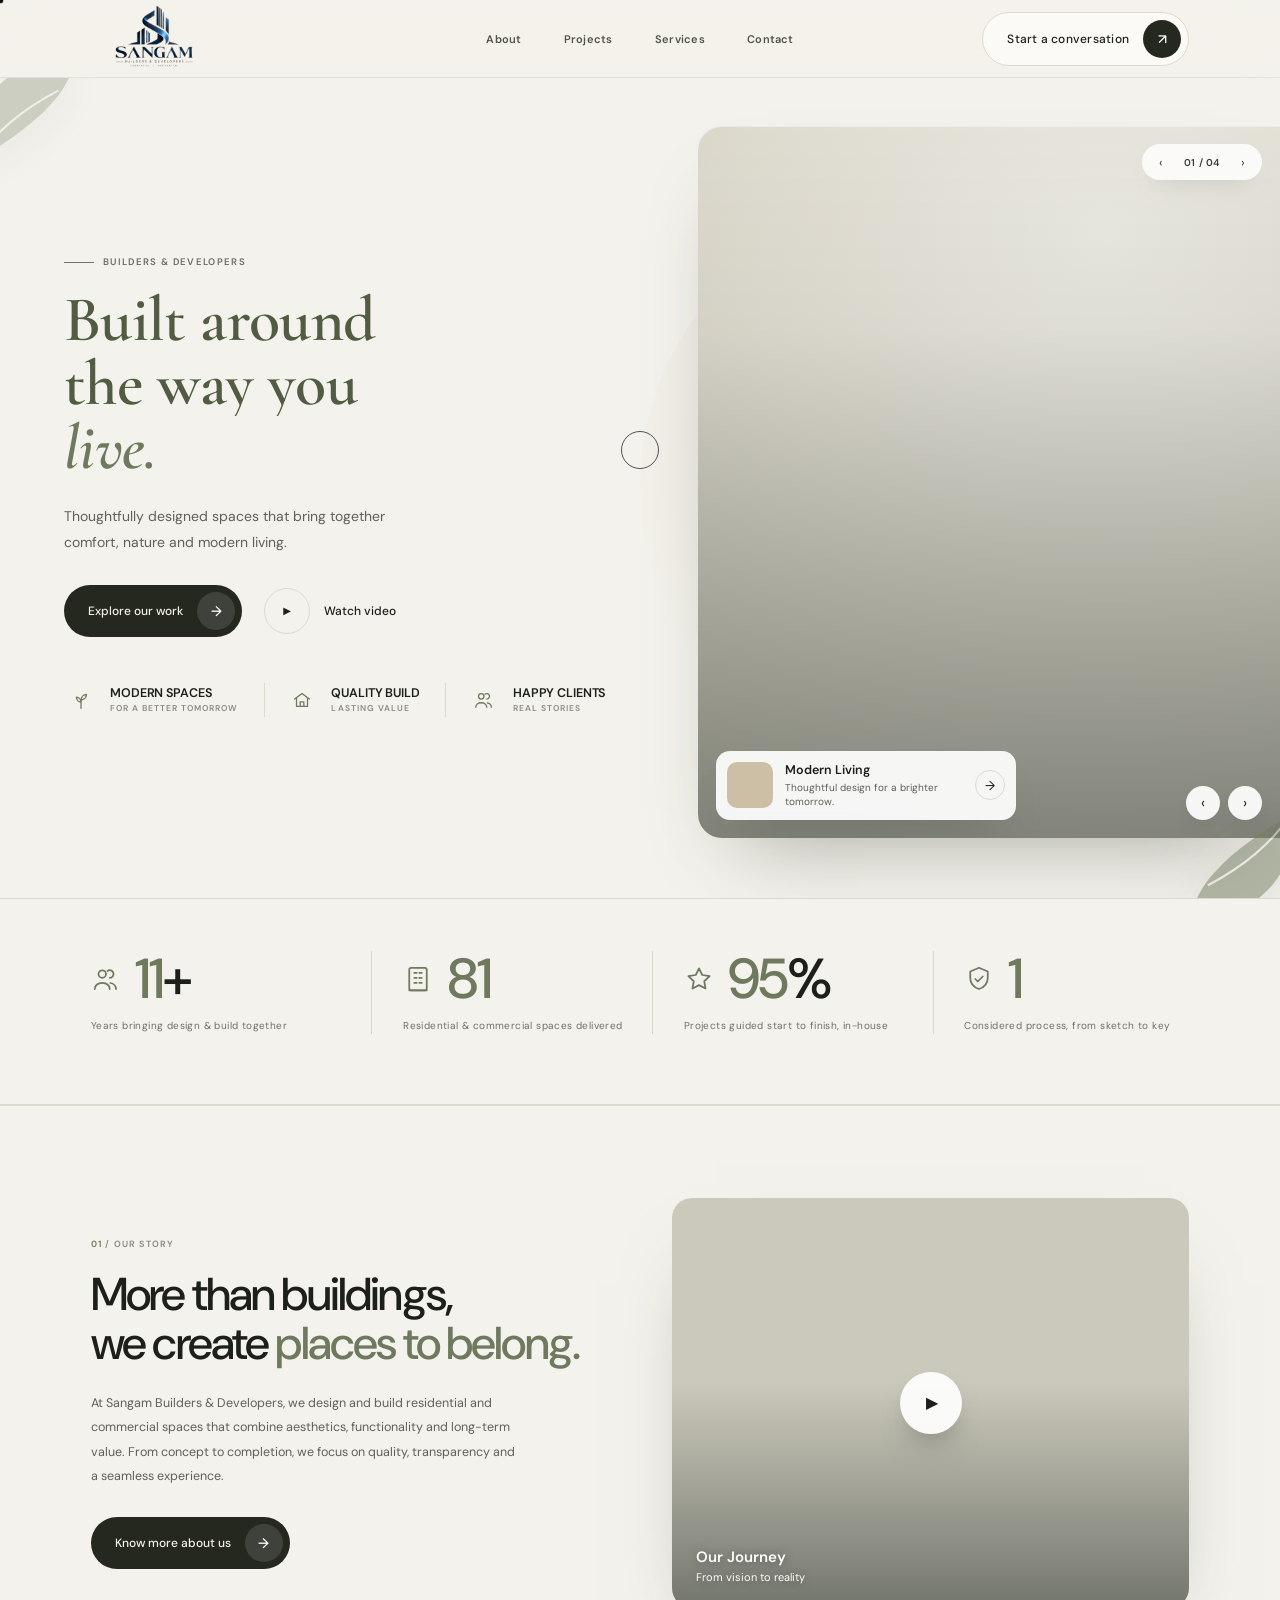
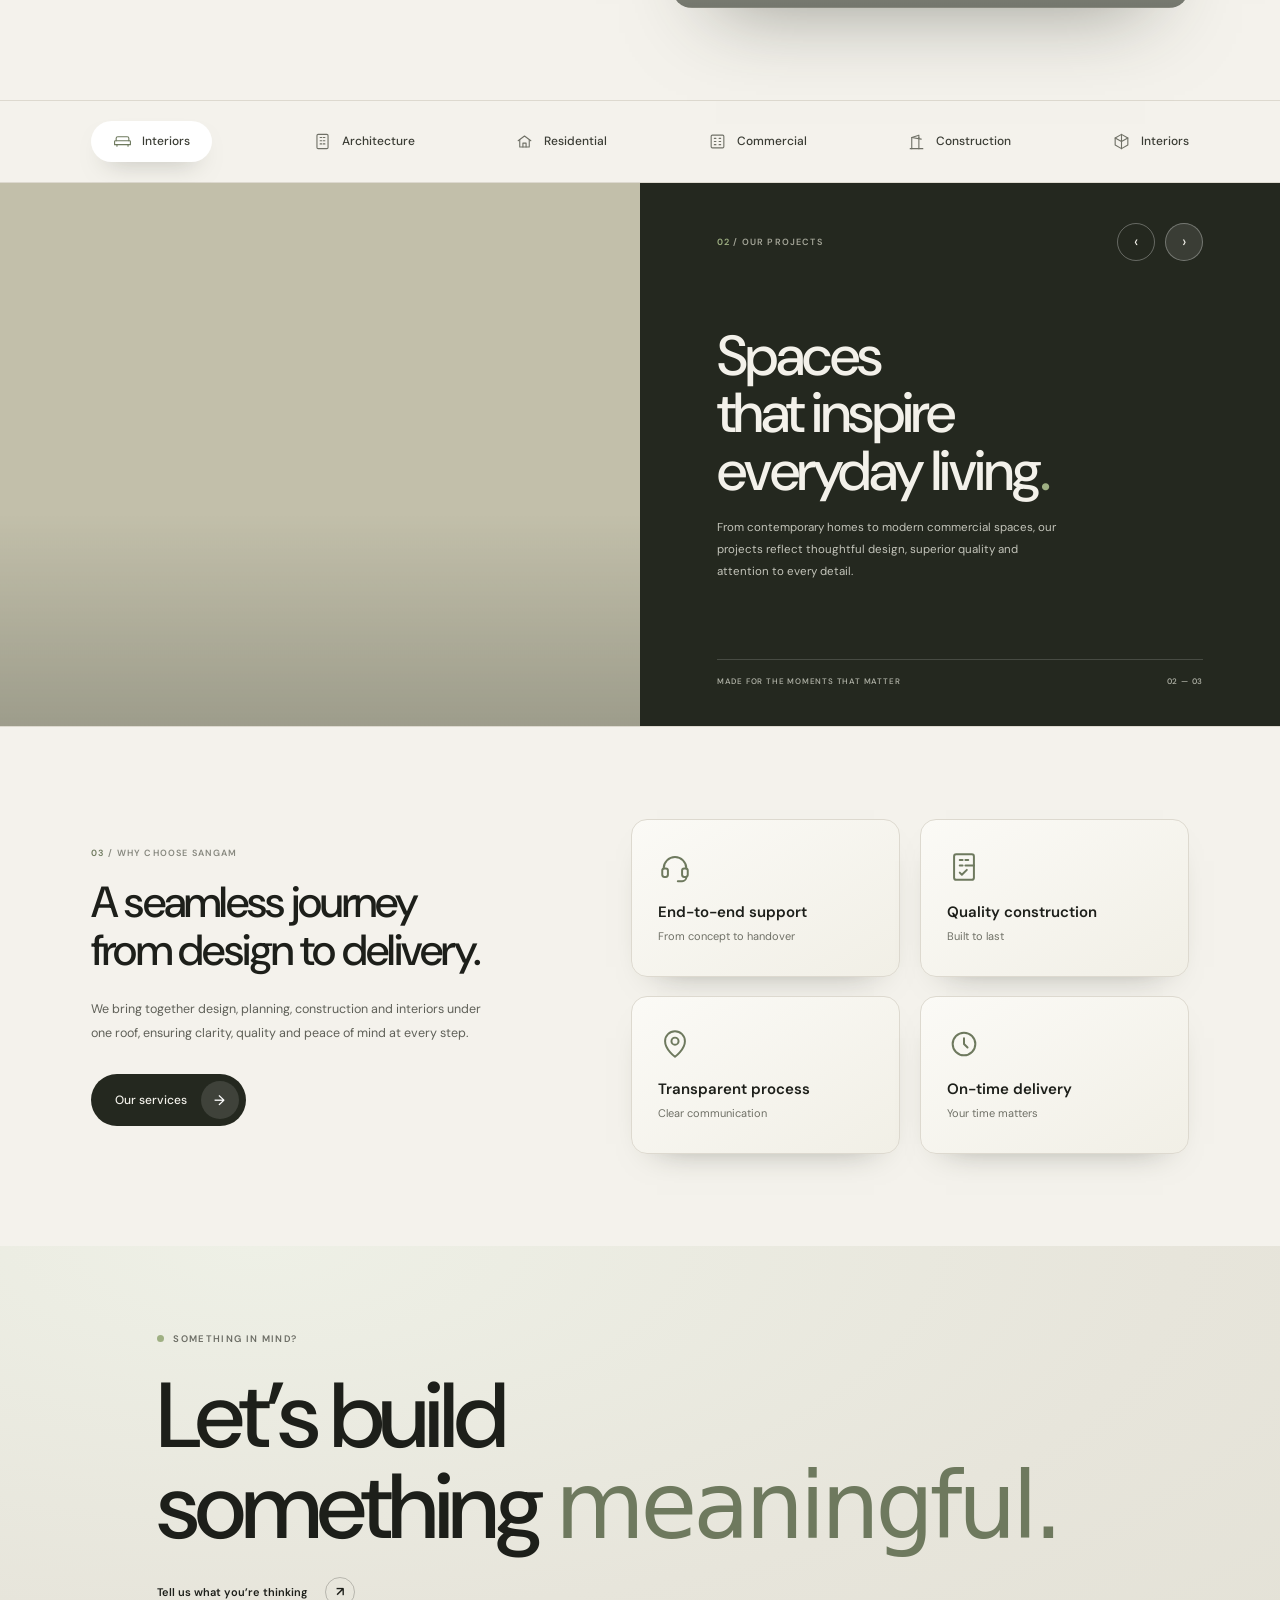
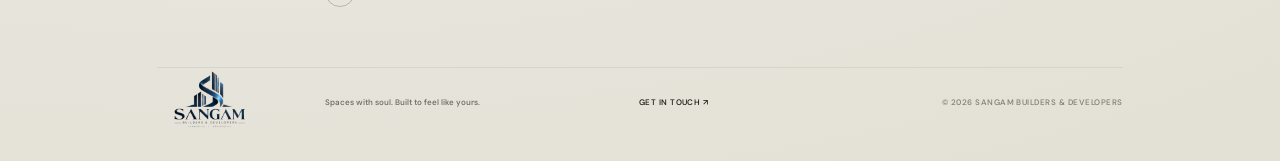
==== commit a0ead2ee: "Website" ====
--- a/index.html
+++ b/index.html
@@ -132,13 +132,6 @@
 
       <!-- ============== STATS : animated counters ============== -->
       <section class="stats" aria-label="Sangam at a glance">
-        <header class="stats__intro">
-          <div class="stats__heading">
-            <span class="eyebrow"><span class="live-dot"></span> Built on trust</span>
-            <h2>A little proof.<br />A lot of <em>care.</em></h2>
-          </div>
-          <p>From the first sketch to the final detail, thoughtful design and careful building shape every space we create.</p>
-        </header>
         <div class="stat reveal">
           <span class="stat__icon" aria-hidden="true">
             <svg viewBox="0 0 24 24" fill="none" stroke="currentColor" stroke-width="1.4" stroke-linecap="round" stroke-linejoin="round"><circle cx="9" cy="8" r="3"/><path d="M15 11a3 3 0 1 0-1.8-5.4"/><path d="M3 20c0-3 2.7-5 6-5s6 2 6 5"/><path d="M15.5 15.2c2.5.4 4.5 2.3 4.5 4.8"/></svg>
@@ -172,16 +165,18 @@
       <!-- ============== OUR STORY ============== -->
       <section class="story" id="story">
         <div class="story__text">
-          <span class="eyebrow reveal"><span class="live-dot"></span> A little about us</span>
-          <h2 class="reveal" style="--delay:80ms">Good places<br />start with <span>good people.</span></h2>
-          <p class="story__subtitle reveal" style="--delay:140ms">Spaces with soul, built to feel like yours.</p>
-          <p class="story__description reveal" style="--delay:200ms">We bring people, thoughtful design and considered building together to create places that feel good to come home to.</p>
-          <a class="text-link reveal" style="--delay:260ms" href="./about.html">Get to know us <span aria-hidden="true">↗</span></a>
-        </div>
-        <video class="story__media story__video reveal-scale" data-tilt="3" controls muted loop playsinline preload="metadata" poster="https://images.unsplash.com/photo-1600566753086-00f18fb6b3ea?auto=format&amp;fit=crop&amp;w=1800&amp;q=85" aria-label="A look at considered modern living spaces">
-          <source src="./img/VID_20261008_050109_842.mp4" type="video/mp4" />
-          Your browser does not support the video element.
-        </video>
+          <div class="section-index reveal"><span>01</span> / OUR STORY</div>
+          <h2 class="reveal">More than buildings,<br />we create <span>places to belong.</span></h2>
+          <p class="reveal" style="--delay:80ms">At Sangam Builders &amp; Developers, we design and build residential and commercial spaces that combine aesthetics, functionality and long-term value. From concept to completion, we focus on quality, transparency and a seamless experience.</p>
+          <a class="pill-btn pill-btn--dark reveal" style="--delay:150ms" href="./about.html" data-magnetic="0.2">
+            <span>Know more about us</span>
+            <span class="pill-btn__ico" aria-hidden="true">→</span>
+          </a>
+        </div>
+        <div class="story__media reveal-scale" data-tilt="5">
+          <span class="story__play" aria-hidden="true">▶</span>
+          <span class="story__caption"><strong>Our Journey</strong>From vision to reality</span>
+        </div>
       </section>
 
       <!-- ============== CATEGORY TABS ============== -->
@@ -280,75 +275,20 @@
       <section class="contact" id="contact">
         <div class="contact__main reveal">
           <span class="eyebrow"><span class="live-dot"></span> Something in mind?</span>
-          <h2>Let’s build<br />something<br /><em>meaningful.</em></h2>
+          <h2>Let’s build<br />something <em>meaningful.</em></h2>
           <a class="contact__link" href="mailto:hello@sangambuilders.com?subject=Let%27s%20talk%20about%20a%20project" data-magnetic="0.2">
-            <span>Tell us what you’re thinking</span><span class="arrow-icon" aria-hidden="true">→</span>
-          </a>
-        </div>
-      </section>
-    </main>
-    <footer class="site-footer site-footer--redesign">
-      <div class="site-footer__main">
-        <div class="site-footer__brand-column">
+            <span>Tell us what you’re thinking</span><span class="arrow-icon" aria-hidden="true">↗</span>
+          </a>
+        </div>
+        <footer class="footer">
           <a class="footer__brand" href="./index.html" aria-label="Sangam Builders & Developers home">
             <img class="footer__logo" src="./img/Sangam_Builders_Luxury_Wall_Sign-removebg-preview.png" alt="" />
           </a>
-          <p>Thoughtfully designed spaces for modern living. We build homes, workplaces and communities that last.</p>
-          <ul class="site-footer__social" aria-label="Social media">
-            <li>
-              <a href="#" aria-label="Facebook">
-                <svg viewBox="0 0 24 24" width="17" height="17" fill="currentColor" aria-hidden="true"><path d="M13.5 21v-7h2.4l.4-2.8h-2.8V9.4c0-.8.2-1.4 1.4-1.4h1.5V5.5c-.3 0-1.2-.1-2.2-.1-2.2 0-3.7 1.3-3.7 3.8v2H8.3V14h2.6v7h2.6z"/></svg>
-              </a>
-            </li>
-            <li>
-              <a href="#" aria-label="Instagram">
-                <svg viewBox="0 0 24 24" width="17" height="17" fill="none" stroke="currentColor" stroke-width="1.7" aria-hidden="true"><rect x="3.5" y="3.5" width="17" height="17" rx="4.5"/><circle cx="12" cy="12" r="3.8"/><circle cx="17" cy="7" r="1.1" fill="currentColor" stroke="none"/></svg>
-              </a>
-            </li>
-            <li>
-              <a href="#" aria-label="YouTube">
-                <svg viewBox="0 0 24 24" width="17" height="17" fill="currentColor" aria-hidden="true"><path d="M22 8.2a2.6 2.6 0 0 0-1.8-1.8C18.6 6 12 6 12 6s-6.6 0-8.2.4A2.6 2.6 0 0 0 2 8.2 27 27 0 0 0 1.6 12 27 27 0 0 0 2 15.8a2.6 2.6 0 0 0 1.8 1.8C5.4 18 12 18 12 18s6.6 0 8.2-.4a2.6 2.6 0 0 0 1.8-1.8A27 27 0 0 0 22.4 12 27 27 0 0 0 22 8.2zM10 15V9l5.2 3L10 15z"/></svg>
-              </a>
-            </li>
-            <li>
-              <a href="#" aria-label="LinkedIn">
-                <svg viewBox="0 0 24 24" width="17" height="17" fill="currentColor" aria-hidden="true"><path d="M6.9 8.2H4V20h2.9V8.2zM5.4 3.5a1.7 1.7 0 1 0 0 3.4 1.7 1.7 0 0 0 0-3.4zM20 20h-2.9v-5.9c0-1.4 0-3.2-2-3.2s-2.3 1.5-2.3 3.1V20H10V8.2h2.8v1.6h.1c.4-.7 1.3-1.6 2.9-1.6 3.1 0 3.7 2 3.7 4.7V20z"/></svg>
-              </a>
-            </li>
-          </ul>
-        </div>
-        <nav class="site-footer__column" aria-label="Quick links">
-          <h2>Quick links</h2>
-          <a href="./index.html">Home <span aria-hidden="true">↗</span></a>
-          <a href="./about.html">About <span aria-hidden="true">↗</span></a>
-          <a href="./projects.html">Projects <span aria-hidden="true">↗</span></a>
-          <a href="./services.html">Services <span aria-hidden="true">↗</span></a>
-          <a href="./contact.html">Contact <span aria-hidden="true">↗</span></a>
-        </nav>
-        <nav class="site-footer__column" aria-label="Our services">
-          <h2>Our services</h2>
-          <a href="./services.html">Architectural design <span aria-hidden="true">↗</span></a>
-          <a href="./services.html">Residential building <span aria-hidden="true">↗</span></a>
-          <a href="./services.html">Commercial projects <span aria-hidden="true">↗</span></a>
-          <a href="./services.html">Construction &amp; delivery <span aria-hidden="true">↗</span></a>
-        </nav>
-        <div class="site-footer__column site-footer__contact">
-          <h2>Contact us</h2>
-          <a href="tel:+919876543210"><span class="site-footer__contact-icon" aria-hidden="true">☎</span><span>+91 98765 43210</span></a>
-          <a href="mailto:hello@sangambuilders.com"><span class="site-footer__contact-icon" aria-hidden="true">✉</span><span>hello@sangambuilders.com</span></a>
-          <a href="https://maps.google.com/?q=Ahmedabad%2C+Gujarat%2C+India" target="_blank" rel="noopener noreferrer"><span class="site-footer__contact-icon" aria-hidden="true">⌖</span><span>Ahmedabad, Gujarat, India</span></a>
-          <span class="site-footer__hours"><span class="site-footer__contact-icon" aria-hidden="true">◷</span><span>Mon – Sat, 10:30 AM – 6:30 PM</span></span>
-        </div>
-      </div>
-      <div class="site-footer__bottom">
-        <span class="footer__copyright">© <span id="current-year">2026</span> Sangam Builders &amp; Developers</span>
-        <span class="site-footer__bottom-tagline"><span aria-hidden="true"></span> Spaces with soul. Built to feel like yours.</span>
-        <a href="mailto:hello@sangambuilders.com">Get in touch ↗</a>
-      </div>
-    </footer>
-    <a class="whatsapp-float" href="https://wa.me/919876543210?text=Hi%20Sangam%20Builders%2C%20I%27d%20like%20to%20discuss%20a%20project." target="_blank" rel="noopener noreferrer" aria-label="Chat with us on WhatsApp">
-      <span class="whatsapp-float__label">Chat with us</span>
-      <svg viewBox="0 0 32 32" width="30" height="30" fill="currentColor" aria-hidden="true"><path d="M16.001 3.2C9.065 3.2 3.2 9.065 3.2 16c0 2.262.602 4.47 1.744 6.414L3.2 28.8l6.54-1.714A12.74 12.74 0 0 0 16 28.8C22.935 28.8 28.8 22.935 28.8 16S22.935 3.2 16.001 3.2zm0 23.04a10.6 10.6 0 0 1-5.4-1.477l-.387-.23-4.012 1.052 1.07-3.91-.252-.401A10.56 10.56 0 0 1 5.44 16c0-5.83 4.73-10.56 10.56-10.56 2.82 0 5.47 1.098 7.465 3.093A10.49 10.49 0 0 1 26.56 16c0 5.83-4.73 10.24-10.56 10.24zm5.797-7.9c-.317-.159-1.877-.926-2.168-1.032-.29-.106-.502-.159-.714.16-.211.317-.82 1.03-1.005 1.242-.185.212-.37.238-.687.08-.317-.16-1.34-.494-2.552-1.575-.943-.841-1.58-1.88-1.765-2.197-.185-.317-.02-.489.14-.647.144-.143.317-.37.476-.555.159-.185.211-.317.317-.529.106-.212.053-.397-.026-.556-.08-.159-.714-1.72-.978-2.356-.257-.618-.519-.534-.714-.544l-.608-.011c-.212 0-.555.08-.846.397-.29.317-1.11 1.085-1.11 2.646 0 1.561 1.136 3.069 1.295 3.281.159.212 2.236 3.414 5.417 4.787.757.327 1.348.522 1.808.668.76.242 1.451.208 1.998.126.61-.091 1.877-.767 2.142-1.508.264-.741.264-1.376.185-1.508-.079-.132-.29-.212-.608-.37z"/></svg>
-    </a>
+          <span>Spaces with soul. Built to feel like yours.</span>
+          <a href="./contact.html">GET IN TOUCH ↗</a>
+          <span class="footer__copyright">© <span id="current-year">2026</span> SANGAM BUILDERS &amp; DEVELOPERS</span>
+        </footer>
+      </section>
+    </main>
   </body>
 </html>
--- a/styles.css
+++ b/styles.css
@@ -27,10 +27,7 @@
   --coal: #24281f;
   --coal-2: #2e332a;
 
-  --container: 1600px;
-  /* One shared horizontal gutter so every section lines up to the same edge */
-  --gutter: clamp(24px, 6.6vw, 112px);
-  --page-gutter: max(var(--gutter), calc((100vw - var(--container)) / 2 + var(--gutter)));
+  --container: 100%;
   --font: "DM Sans", system-ui, sans-serif;
   --font-serif: "Cormorant Garamond", Georgia, "Times New Roman", serif;
 
@@ -47,9 +44,7 @@
   scroll-padding-top: 90px;
 }
 
-* {
-  box-sizing: border-box;
-}
+* { box-sizing: border-box; }
 
 body {
   margin: 0;
@@ -58,62 +53,33 @@
   overflow-x: hidden;
 }
 
-a {
-  color: inherit;
-  text-decoration: none;
-}
-
-button {
-  font: inherit;
-}
-
-img {
-  max-width: 100%;
-}
-
-::selection {
-  background: #d4ddc3;
-  color: var(--ink);
-}
-
-::-webkit-scrollbar {
-  width: 10px;
-}
-
-::-webkit-scrollbar-track {
-  background: var(--paper-2);
-}
-
-::-webkit-scrollbar-thumb {
-  background: #c3c0b4;
-  border-radius: 10px;
-}
-
-::-webkit-scrollbar-thumb:hover {
-  background: var(--olive);
-}
+a { color: inherit; text-decoration: none; }
+button { font: inherit; }
+img { max-width: 100%; }
+
+::selection { background: #d4ddc3; color: var(--ink); }
+
+::-webkit-scrollbar { width: 10px; }
+::-webkit-scrollbar-track { background: var(--paper-2); }
+::-webkit-scrollbar-thumb { background: #c3c0b4; border-radius: 10px; }
+::-webkit-scrollbar-thumb:hover { background: var(--olive); }
 
 .skip-link {
   position: fixed;
   z-index: 100;
-  top: 12px;
-  left: 12px;
+  top: 12px; left: 12px;
   padding: 12px 16px;
   transform: translateY(-180%);
   background: #fff;
   border-radius: 8px;
 }
-
-.skip-link:focus {
-  transform: translateY(0);
-}
+.skip-link:focus { transform: translateY(0); }
 
 /* ---------- Scroll progress bar ---------- */
 .scroll-progress {
   position: fixed;
   z-index: 60;
-  top: 0;
-  left: 0;
+  top: 0; left: 0;
   height: 3px;
   width: 0%;
   background: linear-gradient(90deg, var(--olive), var(--olive-bright));
@@ -124,52 +90,26 @@
 .cursor-dot,
 .cursor-ring {
   position: fixed;
-  top: 0;
-  left: 0;
+  top: 0; left: 0;
   z-index: 90;
   pointer-events: none;
   border-radius: 50%;
   mix-blend-mode: difference;
   will-change: transform;
 }
-
-.cursor-dot {
-  width: 7px;
-  height: 7px;
-  background: #fff;
-  transform: translate(-50%, -50%);
-}
-
+.cursor-dot { width: 7px; height: 7px; background: #fff; transform: translate(-50%, -50%); }
 .cursor-ring {
-  width: 38px;
-  height: 38px;
+  width: 38px; height: 38px;
   border: 1px solid rgb(255 255 255 / 70%);
   transform: translate(-50%, -50%);
   transition: width 220ms var(--ease), height 220ms var(--ease), opacity 220ms var(--ease);
 }
-
-.cursor-ring.is-hover {
-  width: 62px;
-  height: 62px;
-  opacity: .6;
-}
-
-body.has-cursor {
-  cursor: none;
-}
-
+.cursor-ring.is-hover { width: 62px; height: 62px; opacity: .6; }
+body.has-cursor { cursor: none; }
 body.has-cursor a,
-body.has-cursor button {
-  cursor: none;
-}
-
-@media (hover: none),
-(pointer: coarse) {
-
-  .cursor-dot,
-  .cursor-ring {
-    display: none !important;
-  }
+body.has-cursor button { cursor: none; }
+@media (hover: none), (pointer: coarse) {
+  .cursor-dot, .cursor-ring { display: none !important; }
 }
 
 /* ---------- Header ---------- */
@@ -177,150 +117,93 @@
   position: sticky;
   top: 0;
   z-index: 50;
-  display: flex;
-  justify-content: space-between;
+  display: grid;
+  grid-template-columns: 1fr auto 1fr;
   align-items: center;
   min-height: 78px;
-  padding: 0 var(--page-gutter);
+  padding: 0 clamp(20px, 7.1vw, 104px);
   background: rgb(244 242 236 / 72%);
   backdrop-filter: blur(16px) saturate(140%);
   -webkit-backdrop-filter: blur(16px) saturate(140%);
   border-bottom: 1px solid rgb(29 31 26 / 8%);
 }
 
-.header>.brand {
-  margin-right: auto;
-}
-
-.header>.nav {
-  position: absolute;
-  left: 50%;
-  transform: translateX(-50%);
-}
-
-.brand {
-  display: block;
-  width: 126px;
-  flex: none;
-}
-
-.brand__logo {
-  display: block;
-  width: 100%;
-  height: 72px;
-  object-fit: contain;
-}
-
-.nav {
-  display: flex;
-  justify-content: center;
-  gap: clamp(20px, 3vw, 46px);
-}
-
+.brand { justify-self: start; display: grid; width: 126px; }
+.brand__logo { display: block; width: 100%; height: 72px; object-fit: contain; }
+
+.nav { display: flex; justify-content: center; gap: clamp(20px, 3vw, 46px); }
 .nav a {
   position: relative;
-  font-size: 14px;
-  font-weight: 600;
-  letter-spacing: .02em;
+  font-size: 11px; font-weight: 600; letter-spacing: .02em;
   color: #51524b;
   padding: 6px 2px;
   transition: color 200ms var(--ease);
 }
-
 .nav a::after {
   content: "";
-  position: absolute;
-  left: 0;
-  bottom: 0;
-  width: 100%;
-  height: 1px;
+  position: absolute; left: 0; bottom: 0;
+  width: 100%; height: 1px;
   background: var(--olive);
   transform: scaleX(0);
   transform-origin: right;
   transition: transform 260ms var(--ease);
 }
-
 .nav a:hover::after,
-.nav a[aria-current="page"]::after {
-  transform: scaleX(1);
-  transform-origin: left;
-}
-
-.nav a:hover,
-.nav a[aria-current="page"] {
-  color: var(--olive);
-}
+.nav a[aria-current="page"]::after { transform: scaleX(1); transform-origin: left; }
+.nav a:hover, .nav a[aria-current="page"] { color: var(--olive); }
 
 .header__cta {
-  margin-left: auto;
-  display: inline-flex;
-  align-items: center;
-  gap: 12px;
-  font-size: 11px;
-  font-weight: 600;
-  letter-spacing: .02em;
+  justify-self: end;
+  display: inline-flex; align-items: center; gap: 12px;
+  font-size: 11px; font-weight: 600; letter-spacing: .02em;
 }
 
 .arrow-icon {
-  display: flex;
-  align-items: center;
-  justify-content: center;
-  width: 30px;
-  height: 30px;
+  display: grid; place-items: center;
+  width: 30px; height: 30px;
   border: 1px solid rgb(29 31 26 / 24%);
   border-radius: 50%;
   font-size: 13px;
   transition: background 220ms var(--ease), color 220ms var(--ease), transform 220ms var(--ease);
 }
-
 .header__cta:hover .arrow-icon,
 .project-link:hover .arrow-icon,
 .contact__link:hover .arrow-icon,
 .form-submit:hover .arrow-icon {
   transform: translate(3px, -3px) rotate(8deg);
-  background: var(--ink);
-  color: #fff;
-}
-
-.menu-toggle {
-  display: none;
-}
+  background: var(--ink); color: #fff;
+}
+
+.menu-toggle { display: none; }
 
 /* =========================================================================
    HERO — real 3D canvas
    ========================================================================= */
 .hero {
   position: relative;
-  display: flex;
+  display: grid;
+  grid-template-columns: 1fr 1fr;
   align-items: center;
   gap: clamp(24px, 4vw, 56px);
   width: 100%;
   min-height: min(820px, calc(100svh - 78px));
-  padding: clamp(40px, 5vw, 64px) var(--gutter) clamp(52px, 5vw, 72px);
+  /* left gutter for copy, image bleeds to the right edge so its background is never cut */
+  padding: 48px 0 60px clamp(20px, 5vw, 80px);
   overflow: hidden;
 }
 
-.hero__copy {
-  position: relative;
-  z-index: 3;
-  flex: 1 1 0;
-  min-width: 0;
-}
+.hero__copy { position: relative; z-index: 3; }
 
 /* ---------- Hero decorative backdrop ---------- */
 .hero__orb {
-  position: absolute;
-  z-index: 0;
-  top: 50%;
-  right: clamp(-60px, 4vw, 140px);
-  width: clamp(380px, 46vw, 680px);
-  aspect-ratio: 1;
+  position: absolute; z-index: 0;
+  top: 50%; right: clamp(-60px, 4vw, 140px);
+  width: clamp(380px, 46vw, 680px); aspect-ratio: 1;
   transform: translateY(-50%);
   border-radius: 50%;
   background: radial-gradient(circle at 50% 40%, rgb(255 255 255 / 55%) 0%, rgb(234 231 221 / 55%) 48%, rgb(234 231 221 / 0%) 72%);
   pointer-events: none;
 }
-
 .hero__leaf {
   position: absolute;
   width: clamp(90px, 10vw, 150px);
@@ -328,101 +211,41 @@
   pointer-events: none;
   animation: leaf-sway 7s var(--ease) infinite;
 }
-
-.hero__leaf svg {
-  display: block;
-  width: 100%;
-  filter: drop-shadow(0 12px 22px rgb(45 50 38 / 18%));
-}
-
+.hero__leaf svg { display: block; width: 100%; filter: drop-shadow(0 12px 22px rgb(45 50 38 / 18%)); }
 /* top-left sits behind the copy so it never covers the headline */
-.hero__leaf--tl {
-  z-index: 1;
-  top: -30px;
-  left: -40px;
-  opacity: .32;
-  animation-name: leaf-sway-tl;
-}
-
+.hero__leaf--tl { z-index: 1; top: -30px; left: -40px; opacity: .32; animation-name: leaf-sway-tl; }
 /* bottom-right drapes over the image corner */
-.hero__leaf--br {
-  z-index: 4;
-  right: -26px;
-  bottom: -30px;
-  opacity: .55;
-  animation-name: leaf-sway-br;
-  animation-delay: -3.5s;
-}
-
+.hero__leaf--br { z-index: 4; right: -26px; bottom: -30px; opacity: .55; animation-name: leaf-sway-br; animation-delay: -3.5s; }
 @keyframes leaf-sway-tl {
-
-  0%,
-  100% {
-    transform: rotate(-8deg) translateY(0);
-  }
-
-  50% {
-    transform: rotate(-3deg) translateY(8px);
-  }
-}
-
+  0%, 100% { transform: rotate(-8deg) translateY(0); }
+  50% { transform: rotate(-3deg) translateY(8px); }
+}
 @keyframes leaf-sway-br {
-
-  0%,
-  100% {
-    transform: rotate(6deg) translateY(0);
-  }
-
-  50% {
-    transform: rotate(1deg) translateY(-8px);
-  }
+  0%, 100% { transform: rotate(6deg) translateY(0); }
+  50% { transform: rotate(1deg) translateY(-8px); }
 }
 
 .eyebrow {
-  display: inline-flex;
-  align-items: center;
-  gap: 10px;
-  color: #6b6c64;
-  font-size: 10.5px;
-  font-weight: 600;
-  letter-spacing: .16em;
-  text-transform: uppercase;
-}
-
-.eyebrow--light {
-  color: #c0c7b2;
-}
-
+  display: inline-flex; align-items: center; gap: 9px;
+  color: #6b6c64; font-size: 9.5px; font-weight: 600;
+  letter-spacing: .14em; text-transform: uppercase;
+}
+.eyebrow--light { color: #c0c7b2; }
 .eyebrow__line {
-  display: inline-block;
-  width: 30px;
-  height: 1.5px;
-  flex: none;
+  display: inline-block; width: 30px; height: 1.5px; flex: none;
   background: var(--olive);
 }
 
 .live-dot {
-  display: inline-block;
-  width: 7px;
-  height: 7px;
-  border-radius: 50%;
+  display: inline-block; width: 7px; height: 7px; border-radius: 50%;
   background: var(--olive-bright);
   box-shadow: 0 0 0 0 rgb(159 176 131 / 70%);
   animation: pulse 2.4s var(--ease) infinite;
 }
-
 @keyframes pulse {
-  0% {
-    box-shadow: 0 0 0 0 rgb(159 176 131 / 60%);
-  }
-
-  70% {
-    box-shadow: 0 0 0 10px rgb(159 176 131 / 0%);
-  }
-
-  100% {
-    box-shadow: 0 0 0 0 rgb(159 176 131 / 0%);
-  }
+  0% { box-shadow: 0 0 0 0 rgb(159 176 131 / 60%); }
+  70% { box-shadow: 0 0 0 10px rgb(159 176 131 / 0%); }
+  100% { box-shadow: 0 0 0 0 rgb(159 176 131 / 0%); }
 }
 
 .hero h1 {
@@ -434,94 +257,43 @@
   line-height: 1.0;
   color: var(--olive-deep);
 }
-
-.hero h1 em {
-  color: var(--olive);
-  font-style: italic;
-  font-weight: 600;
-}
-
-.contact h2 em {
-  color: var(--olive);
-  font-style: italic;
-  font-weight: 500;
-}
+.hero h1 em { color: var(--olive); font-style: italic; font-weight: 600; }
+.contact h2 em { color: var(--olive); font-style: italic; font-weight: 500; }
 
 /* Per-word reveal */
-.reveal-line {
-  display: block;
-  overflow: hidden;
-}
-
+.reveal-line { display: block; overflow: hidden; }
 .reveal-word {
   display: inline-block;
   transform: translateY(105%);
   opacity: 0;
 }
-
 .is-ready .reveal-word {
   animation: word-up 0.9s var(--ease-out) forwards;
   animation-delay: var(--d, 0ms);
 }
-
-@keyframes word-up {
-  to {
-    transform: translateY(0);
-    opacity: 1;
-  }
-}
+@keyframes word-up { to { transform: translateY(0); opacity: 1; } }
 
 .hero__bottom {
-  display: flex;
-  align-items: center;
-  justify-content: space-between;
+  display: flex; align-items: center; justify-content: space-between;
   width: min(340px, 90%);
 }
-
-.hero__bottom p {
-  margin: 0;
-  color: #5f6058;
-  font-size: 12px;
-  line-height: 1.85;
-}
+.hero__bottom p { margin: 0; color: #5f6058; font-size: 12px; line-height: 1.85; }
 
 .round-link {
-  display: flex;
-  align-items: center;
-  justify-content: center;
-  width: 46px;
-  height: 46px;
-  border: 1px solid var(--line);
-  border-radius: 50%;
+  display: grid; place-items: center;
+  width: 46px; height: 46px;
+  border: 1px solid var(--line); border-radius: 50%;
   font-size: 17px;
   transition: border-color 220ms var(--ease), background 220ms var(--ease), color 220ms var(--ease);
   animation: bob 2.6s var(--ease) infinite;
 }
-
-.round-link:hover {
-  border-color: var(--ink);
-  background: var(--ink);
-  color: #fff;
-}
-
-@keyframes bob {
-
-  0%,
-  100% {
-    transform: translateY(0);
-  }
-
-  50% {
-    transform: translateY(5px);
-  }
-}
+.round-link:hover { border-color: var(--ink); background: var(--ink); color: #fff; }
+@keyframes bob { 0%,100% { transform: translateY(0); } 50% { transform: translateY(5px); } }
 
 /* 3D stage */
 .hero-stage {
   position: relative;
   align-self: stretch;
-  flex: 1 1 0;
-  min-width: 0;
   min-height: clamp(360px, 44vw, 640px);
   border-radius: 24px 0 0 24px;
   overflow: hidden;
@@ -532,10 +304,8 @@
     0 40px 80px -40px rgb(45 50 38 / 40%);
   isolation: isolate;
 }
-
 .hero-stage--static .stage-visual {
-  position: absolute;
-  inset: 0;
+  position: absolute; inset: 0;
   background-image:
     linear-gradient(180deg, rgb(19 29 24 / 4%) 0%, rgb(19 29 24 / 8%) 30%, rgb(19 29 24 / 46%) 100%),
     url("https://images.unsplash.com/photo-1613490493576-7fde63acd811?auto=format&fit=crop&w=1600&q=80");
@@ -544,365 +314,103 @@
   transform: scale(1.08);
   transition: transform 1.2s var(--ease-out);
 }
-
-.hero-stage:hover .stage-visual {
-  transform: scale(1.12);
-}
-
+.hero-stage:hover .stage-visual { transform: scale(1.12); }
 .hero-stage__canvas {
-  position: absolute;
-  inset: 0;
-  width: 100%;
-  height: 100%;
+  position: absolute; inset: 0;
+  width: 100%; height: 100%;
   display: block;
   touch-action: pan-y;
   cursor: grab;
 }
-
-.hero-stage__canvas:active {
-  cursor: grabbing;
-}
+.hero-stage__canvas:active { cursor: grabbing; }
 
 .stage-label {
-  position: absolute;
-  left: 20px;
-  right: 20px;
+  position: absolute; left: 20px; right: 20px;
   z-index: 2;
-  display: flex;
-  align-items: center;
-  justify-content: space-between;
-  color: #6e6e66;
-  font-size: 8.5px;
-  font-weight: 600;
-  letter-spacing: .12em;
+  display: flex; align-items: center; justify-content: space-between;
+  color: #6e6e66; font-size: 8.5px; font-weight: 600; letter-spacing: .12em;
   pointer-events: none;
 }
-
-.stage-label--top {
-  top: 18px;
-}
-
-.stage-label--bottom {
-  bottom: 18px;
-}
-
-.stage-label--bottom span:first-child {
-  display: flex;
-  align-items: center;
-  gap: 8px;
-  color: #4a4d41;
-}
-
-.stage-dot {
-  width: 6px;
-  height: 6px;
-  border-radius: 50%;
-  background: var(--olive-bright);
-}
+.stage-label--top { top: 18px; }
+.stage-label--bottom { bottom: 18px; }
+.stage-label--bottom span:first-child { display: flex; align-items: center; gap: 8px; color: #4a4d41; }
+.stage-dot { width: 6px; height: 6px; border-radius: 50%; background: var(--olive-bright); }
 
 .stage-loader {
-  position: absolute;
-  inset: 0;
-  z-index: 3;
-  display: flex;
-  align-items: center;
-  justify-content: center;
+  position: absolute; inset: 0; z-index: 3;
+  display: grid; place-items: center;
   background: #e9e5da;
   transition: opacity 600ms var(--ease), visibility 600ms var(--ease);
 }
-
-.stage-loader.is-done {
-  opacity: 0;
-  visibility: hidden;
-}
-
+.stage-loader.is-done { opacity: 0; visibility: hidden; }
 .stage-loader span {
-  font-size: 9px;
-  letter-spacing: .25em;
-  color: #8b8c82;
-  text-transform: uppercase;
-}
-
+  font-size: 9px; letter-spacing: .25em; color: #8b8c82; text-transform: uppercase;
+}
 .stage-loader span::after {
-  content: "";
-  display: inline-block;
-  width: 1em;
-  text-align: left;
+  content: ""; display: inline-block; width: 1em; text-align: left;
   animation: dots 1.4s steps(4) infinite;
 }
-
-@keyframes dots {
-  0% {
-    content: "";
-  }
-
-  25% {
-    content: ".";
-  }
-
-  50% {
-    content: "..";
-  }
-
-  75% {
-    content: "...";
-  }
-}
+@keyframes dots { 0% { content: ""; } 25% { content: "."; } 50% { content: ".."; } 75% { content: "..."; } }
 
 .side-note {
-  position: absolute;
-  right: 2%;
-  bottom: 44px;
-  z-index: 3;
-  display: flex;
-  flex-direction: column;
-  gap: 10px;
-  color: #74756d;
-  font-size: 8px;
-  font-weight: 600;
-  letter-spacing: .12em;
-  line-height: 1.8;
-}
-
-.side-note span:last-child {
-  color: var(--olive);
-  font-size: 16px;
-}
+  position: absolute; right: 2%; bottom: 44px; z-index: 3;
+  display: grid; gap: 10px;
+  color: #74756d; font-size: 8px; font-weight: 600; letter-spacing: .12em; line-height: 1.8;
+}
+.side-note span:last-child { color: var(--olive); font-size: 16px; }
 
 /* =========================================================================
    STATS — animated counters
    ========================================================================= */
 .stats {
-  width: 100%;
-  padding: 70px var(--page-gutter) 82px;
-  display: flex;
-  flex-wrap: wrap;
-  gap: 18px;
-}
-
-.stats__intro {
-  display: flex;
-  flex: 1 0 100%;
-  align-items: flex-end;
-  justify-content: space-between;
-  gap: 32px;
-  max-width: var(--container);
-  margin: 0 auto 10px;
-  padding-bottom: 24px;
+  width: min(100%, var(--container));
+  margin-inline: auto;
+  padding: 10px clamp(20px, 7.1vw, 104px) 70px;
+  display: grid;
+  grid-template-columns: repeat(4, 1fr);
+  gap: 24px;
   border-bottom: 1px solid var(--line);
 }
-
-.stats__heading .eyebrow {
-  margin-bottom: 8px;
-}
-
-.stats__heading h2 {
-  margin: 8px 0 0;
-  color: var(--ink);
-  font-family: var(--font-serif);
-  font-size: clamp(38px, 4.3vw, 58px);
-  font-weight: 500;
-  letter-spacing: -.04em;
-  line-height: .98;
-}
-
-.stats__heading h2 em {
-  color: var(--olive);
-  font-weight: 500;
-}
-
-.stats__intro>p {
-  max-width: 340px;
-  margin: 0 0 6px;
-  color: var(--muted);
-  font-size: 12px;
-  line-height: 1.9;
-}
-
-.stat {
-  position: relative;
-  display: flex;
-  flex: 1 1 calc(25% - 14px);
-  flex-direction: column;
-  align-items: center;
-  min-width: 0;
-  gap: 12px;
-  padding: 28px 18px;
-  border: 1px solid var(--line);
-  border-radius: 16px;
-  background: var(--paper-2);
-  text-align: center;
-  box-shadow: 0 16px 34px -30px rgb(45 50 38 / 55%);
-  transition: transform 300ms var(--ease), box-shadow 300ms var(--ease);
-}
-
-.stat:hover {
-  transform: translateY(-5px);
-  box-shadow: 0 22px 40px -28px rgb(45 50 38 / 48%);
-}
-
+.stat { position: relative; padding-top: 22px; border-top: 2px solid var(--ink); }
 .stat__num {
-  font-size: clamp(38px, 4.4vw, 62px);
-  font-weight: 500;
-  letter-spacing: -.04em;
-  line-height: 1;
-}
-
-.stat__num span {
-  color: var(--olive);
-}
-
-.stat__icon {
-  display: flex;
-  align-items: center;
-  justify-content: center;
-  flex: none;
-  width: 42px;
-  height: 42px;
-  padding: 9px;
-  border: 1px solid rgb(110 121 94 / 22%);
-  border-radius: 50%;
-  background: rgb(255 255 255 / 55%);
-  color: var(--olive);
-  animation: stat-icon-float 3.6s ease-in-out infinite;
-}
-
-.stat:nth-child(2) .stat__icon {
-  animation-delay: .35s;
-}
-
-.stat:nth-child(3) .stat__icon {
-  animation-delay: .7s;
-}
-
-.stat:nth-child(4) .stat__icon {
-  animation-delay: 1.05s;
-}
-
-.stat__icon svg {
-  width: 100%;
-  height: 100%;
-}
-
-.stat__label {
-  max-width: 240px;
-  margin: 0;
-  color: var(--muted);
-  font-size: 10.5px;
-  letter-spacing: .03em;
-  line-height: 1.65;
-}
-
-.stat:nth-child(2n + 3) {
-  border-color: var(--coal);
-  background: var(--coal);
-  color: #f3f1ea;
-}
-
-.stat:nth-child(2n + 3) .stat__icon {
-  border-color: rgb(159 176 131 / 28%);
-  background: rgb(255 255 255 / 7%);
-  color: var(--olive-bright);
-}
-
-.stat:nth-child(2n + 3) .stat__num span {
-  color: var(--olive-bright);
-}
-
-.stat:nth-child(2n + 3) .stat__label {
-  color: #c3c4ba;
-}
-
-@keyframes stat-icon-float {
-
-  0%,
-  100% {
-    transform: translateY(0);
-  }
-
-  50% {
-    transform: translateY(-5px);
-  }
-}
+  font-size: clamp(38px, 4.4vw, 62px); font-weight: 500; letter-spacing: -.04em; line-height: 1;
+}
+.stat__num span { color: var(--olive); }
+.stat__label { margin-top: 10px; color: var(--muted); font-size: 10px; letter-spacing: .04em; line-height: 1.7; }
 
 /* =========================================================================
    Section scaffolding
    ========================================================================= */
 .section-index {
-  color: #87887f;
-  font-size: 10px;
-  font-weight: 600;
-  letter-spacing: .15em;
-  text-transform: uppercase;
-}
-
-.section-index>span {
-  color: var(--olive);
-}
-
-.section-index--light {
-  color: #a4a598;
-}
-
-.section-index--light>span {
-  color: var(--olive-bright);
-}
-
-.wrap {
-  width: min(100%, var(--container));
-  margin-inline: auto;
-}
-
-.pad {
-  padding-inline: var(--gutter);
-}
+  color: #87887f; font-size: 9px; font-weight: 600; letter-spacing: .13em;
+}
+.section-index > span { color: var(--olive); }
+.section-index--light { color: #a4a598; }
+.section-index--light > span { color: var(--olive-bright); }
+
+.wrap { width: min(100%, var(--container)); margin-inline: auto; }
+.pad { padding-inline: clamp(20px, 12.3vw, 180px); }
 
 /* ---------- Build film (video) ---------- */
 .build-film {
   width: min(100%, var(--container));
   margin-inline: auto;
-  padding: 70px var(--gutter) 84px;
-}
-
+  padding: 70px clamp(20px, 12.3vw, 180px) 84px;
+}
 .build-film__content {
-  display: flex;
-  align-items: center;
-  margin-top: 30px;
-  gap: 7%;
-}
-
-.build-film__content> :first-child {
-  flex: .72 1 0;
-  min-width: 0;
-}
-
-.build-film__content>.video-frame {
-  flex: 1.28 1 0;
-  min-width: 0;
-}
-
+  display: grid; grid-template-columns: .72fr 1.28fr; align-items: center;
+  margin-top: 30px; gap: 7%;
+}
 .build-film__content h2 {
   margin: 18px 0 13px;
-  font-size: clamp(36px, 4.5vw, 58px);
-  font-weight: 500;
-  letter-spacing: -.045em;
-  line-height: 1.08;
-}
-
-.build-film__content h2 span {
-  color: var(--olive);
-}
-
-.build-film__content p {
-  max-width: 335px;
-  color: #5f6058;
-  font-size: 11.5px;
-  line-height: 1.9;
-}
+  font-size: clamp(36px, 4.5vw, 58px); font-weight: 500; letter-spacing: -.045em; line-height: 1.08;
+}
+.build-film__content h2 span { color: var(--olive); }
+.build-film__content p { max-width: 335px; color: #5f6058; font-size: 11.5px; line-height: 1.9; }
 
 .video-frame {
   position: relative;
-  align-self: center;
+  justify-self: center;
   border-radius: 18px;
   padding: 10px;
   background: linear-gradient(160deg, #fff 0%, #e9e6db 100%);
@@ -910,101 +418,49 @@
   transform-style: preserve-3d;
   will-change: transform;
 }
-
 .build-film__video {
-  display: block;
-  width: auto;
-  max-width: 100%;
+  display: block; width: auto; max-width: 100%;
   height: min(560px, 70svh);
   aspect-ratio: 9 / 16;
   border-radius: 10px;
   background: var(--coal);
   object-fit: cover;
 }
-
 .video-frame__tag {
-  position: absolute;
-  top: 22px;
-  left: 22px;
-  display: flex;
-  align-items: center;
-  gap: 7px;
-  padding: 7px 12px;
-  border-radius: 40px;
-  background: rgb(29 31 26 / 60%);
-  color: #fff;
-  font-size: 8px;
-  font-weight: 600;
-  letter-spacing: .12em;
+  position: absolute; top: 22px; left: 22px;
+  display: flex; align-items: center; gap: 7px;
+  padding: 7px 12px; border-radius: 40px;
+  background: rgb(29 31 26 / 60%); color: #fff;
+  font-size: 8px; font-weight: 600; letter-spacing: .12em;
   backdrop-filter: blur(6px);
 }
-
-.video-frame__tag .live-dot {
-  background: #e06b4a;
-}
+.video-frame__tag .live-dot { background: #e06b4a; }
 
 /* ---------- Intro / approach ---------- */
 .intro {
-  width: 100%;
-  padding: 86px var(--page-gutter) 96px;
+  width: min(100%, var(--container)); margin-inline: auto;
+  padding: 86px clamp(20px, 12.3vw, 180px) 96px;
   border-top: 1px solid var(--line);
 }
-
 .intro__content {
-  display: flex;
-  align-items: flex-end;
-  margin-top: 38px;
-  gap: 80px;
-}
-
-.intro__content> :first-child {
-  flex: 1.2 1 0;
-  min-width: 0;
-}
-
-.intro__aside {
-  flex: .8 1 0;
-  min-width: 0;
-}
-
+  display: grid; grid-template-columns: 1.2fr .8fr; align-items: end;
+  margin-top: 38px; gap: 80px;
+}
 .intro h2 {
-  margin: 0;
-  font-size: clamp(39px, 5vw, 68px);
-  font-weight: 500;
-  letter-spacing: -.045em;
-  line-height: 1.1;
-}
-
-.intro h2 span {
-  color: var(--olive);
-}
-
-.intro__aside p {
-  max-width: 350px;
-  margin: 0 0 20px;
-  color: #5f6058;
-  font-size: 12px;
-  line-height: 1.9;
-}
+  margin: 0; font-size: clamp(39px, 5vw, 68px); font-weight: 500;
+  letter-spacing: -.045em; line-height: 1.1;
+}
+.intro h2 span { color: var(--olive); }
+.intro__aside p { max-width: 350px; margin: 0 0 20px; color: #5f6058; font-size: 12px; line-height: 1.9; }
 
 .text-link {
-  display: inline-flex;
-  align-items: center;
-  gap: 11px;
-  padding-bottom: 5px;
-  border-bottom: 1px solid #c7c6bd;
-  font-size: 10px;
-  font-weight: 600;
+  display: inline-flex; align-items: center; gap: 11px;
+  padding-bottom: 5px; border-bottom: 1px solid #c7c6bd;
+  font-size: 10px; font-weight: 600;
   transition: gap 220ms var(--ease);
 }
-
-.text-link:hover {
-  gap: 18px;
-}
-
-.text-link span {
-  color: var(--olive);
-}
+.text-link:hover { gap: 18px; }
+.text-link span { color: var(--olive); }
 
 /* =========================================================================
    MARQUEE
@@ -1015,1068 +471,249 @@
   overflow: hidden;
   background: var(--paper-2);
 }
-
 .marquee__track {
-  display: flex;
-  width: max-content;
+  display: flex; width: max-content;
   gap: 54px;
   animation: marquee 26s linear infinite;
 }
-
-.marquee:hover .marquee__track {
-  animation-play-state: paused;
-}
-
+.marquee:hover .marquee__track { animation-play-state: paused; }
 .marquee__track span {
-  display: inline-flex;
-  align-items: center;
-  gap: 54px;
-  font-size: clamp(24px, 3vw, 42px);
-  font-weight: 500;
-  letter-spacing: -.03em;
+  display: inline-flex; align-items: center; gap: 54px;
+  font-size: clamp(24px, 3vw, 42px); font-weight: 500; letter-spacing: -.03em;
   color: var(--ink);
   white-space: nowrap;
 }
-
 .marquee__track span::after {
-  content: "✦";
-  color: var(--olive-bright);
-  font-size: .6em;
-}
-
-@keyframes marquee {
-  to {
-    transform: translateX(-50%);
-  }
-}
+  content: "✦"; color: var(--olive-bright); font-size: .6em;
+}
+@keyframes marquee { to { transform: translateX(-50%); } }
 
 /* =========================================================================
    PROJECT — parallax dark showcase
    ========================================================================= */
 .project {
   position: relative;
-  display: flex;
-  width: 100%;
+  display: grid; grid-template-columns: 1fr 1fr;
+  width: min(100%, var(--container)); margin-inline: auto;
   min-height: 540px;
   background: var(--coal);
   overflow: hidden;
 }
-
-.project__media,
-.project__body {
-  flex: 1 1 50%;
-  min-width: 0;
-}
-
-.project__media {
-  position: relative;
-  overflow: hidden;
-}
-
+.project__media { position: relative; overflow: hidden; }
 .project__image {
-  position: absolute;
-  inset: -12% 0;
+  position: absolute; inset: -12% 0;
   background-color: #c2bfaa;
   background-image:
     linear-gradient(180deg, rgb(20 28 24 / 0%) 55%, rgb(20 28 24 / 35%) 100%),
     url("https://images.unsplash.com/photo-1600607687939-ce8a6c25118c?auto=format&fit=crop&w=1400&q=85");
-  background-position: center;
-  background-size: cover;
+  background-position: center; background-size: cover;
   will-change: transform;
 }
-
 .project__body {
-  display: flex;
-  flex-direction: column;
-  justify-content: space-between;
+  display: flex; flex-direction: column; justify-content: space-between;
   padding: 40px clamp(24px, 6vw, 86px);
   color: #f3f1ea;
 }
-
-.project__copy {
-  padding: 48px 0;
-}
-
+.project__copy { padding: 48px 0; }
 .project h2 {
-  margin: 18px 0;
-  font-size: clamp(42px, 5vw, 70px);
-  font-weight: 500;
-  letter-spacing: -.045em;
-  line-height: 1.0;
-}
-
-.period {
-  color: var(--olive-bright);
-}
-
-.project__description {
-  max-width: 360px;
-  margin: 0 0 28px;
-  color: #c3c4ba;
-  font-size: 12.5px;
-  line-height: 1.85;
-}
-
-.project-link {
-  display: inline-flex;
-  align-items: center;
-  gap: 18px;
-  font-size: 10px;
-  font-weight: 550;
-}
-
-.project-link .arrow-icon {
-  border-color: rgb(255 255 255 / 35%);
-}
-
+  margin: 18px 0; font-size: clamp(42px, 5vw, 70px); font-weight: 500;
+  letter-spacing: -.045em; line-height: 1.0;
+}
+.period { color: var(--olive-bright); }
+.project__description { max-width: 350px; margin: 0 0 28px; color: #c3c4ba; font-size: 11.5px; line-height: 1.9; }
+.project-link { display: inline-flex; align-items: center; gap: 18px; font-size: 10px; font-weight: 550; }
+.project-link .arrow-icon { border-color: rgb(255 255 255 / 35%); }
 .project__foot {
-  display: flex;
-  justify-content: space-between;
-  gap: 12px;
-  padding-top: 18px;
-  border-top: 1px solid rgb(255 255 255 / 16%);
-  color: #adafa4;
-  font-size: 9.5px;
-  font-weight: 600;
-  letter-spacing: .12em;
+  display: flex; justify-content: space-between; gap: 12px;
+  padding-top: 16px; border-top: 1px solid rgb(255 255 255 / 16%);
+  color: #adafa4; font-size: 8px; font-weight: 550; letter-spacing: .1em;
 }
 
 /* =========================================================================
    CRAFT — 3D tilt cards
    ========================================================================= */
 .craft {
-  width: min(100%, var(--container));
-  margin-inline: auto;
-  padding: 92px var(--gutter) 104px;
-}
-
-.craft__grid {
-  display: flex;
-  gap: 9%;
-  margin-top: 44px;
-}
-
-.craft__heading {
-  flex: .82 1 0;
-  min-width: 0;
-}
-
-.craft__list {
-  flex: 1.18 1 0;
-  min-width: 0;
-}
-
-.craft h2 {
-  margin: 0;
-  font-size: clamp(39px, 4vw, 56px);
-  font-weight: 500;
-  letter-spacing: -.045em;
-  line-height: 1.1;
-}
-
-.craft h2 span {
-  color: var(--olive);
-}
-
-.craft__heading p {
-  max-width: 290px;
-  margin-top: 22px;
-  color: #5f6058;
-  font-size: 12px;
-  line-height: 1.9;
-}
-
-.craft__list {
-  display: flex;
-  flex-direction: column;
-  gap: 18px;
-}
-
-.tilt {
-  perspective: 900px;
-}
-
+  width: min(100%, var(--container)); margin-inline: auto;
+  padding: 92px clamp(20px, 12.3vw, 180px) 104px;
+}
+.craft__grid { display: grid; grid-template-columns: .82fr 1.18fr; gap: 9%; margin-top: 44px; }
+.craft h2 { margin: 0; font-size: clamp(39px, 4vw, 56px); font-weight: 500; letter-spacing: -.045em; line-height: 1.1; }
+.craft h2 span { color: var(--olive); }
+.craft__heading p { max-width: 290px; margin-top: 22px; color: #5f6058; font-size: 12px; line-height: 1.9; }
+
+.craft__list { display: grid; gap: 18px; }
+.tilt { perspective: 900px; }
 .craft-card {
   position: relative;
-  display: flex;
-  align-items: center;
-  gap: 18px;
+  display: grid; grid-template-columns: 44px 1fr 24px; align-items: center; gap: 18px;
   padding: 26px 24px;
-  border: 1px solid var(--line);
-  border-radius: 16px;
+  border: 1px solid var(--line); border-radius: 16px;
   background: linear-gradient(150deg, #fbfaf6, #efece2);
   box-shadow: 0 14px 30px -24px rgb(45 50 38 / 55%);
   transform-style: preserve-3d;
   transition: box-shadow 300ms var(--ease);
   will-change: transform;
 }
-
+.craft-card:hover { box-shadow: 0 26px 46px -24px rgb(45 50 38 / 55%); }
+.craft-card > * { transform: translateZ(26px); }
 .craft-card__number {
-  flex: 0 0 44px;
-}
-
-.craft-card>div {
-  flex: 1 1 auto;
-  min-width: 0;
-}
-
-.craft-card__arrow {
-  flex: 0 0 24px;
-  text-align: center;
-}
-
-.craft-card:hover {
-  box-shadow: 0 26px 46px -24px rgb(45 50 38 / 55%);
-}
-
-.craft-card>* {
-  transform: translateZ(26px);
-}
-
-.craft-card__number {
-  align-self: start;
-  font-size: 11px;
-  font-weight: 600;
-  color: var(--olive);
+  align-self: start; font-size: 11px; font-weight: 600; color: var(--olive);
   padding-top: 3px;
 }
-
-.craft-card h3 {
-  margin: 0 0 6px;
-  font-size: 14px;
-  font-weight: 600;
-}
-
-.craft-card p {
-  margin: 0;
-  color: var(--muted);
-  font-size: 10.5px;
-  line-height: 1.75;
-}
-
-.craft-card__arrow {
-  color: #78796f;
-  font-size: 15px;
-  transition: transform 240ms var(--ease), color 240ms var(--ease);
-}
-
-.craft-card:hover .craft-card__arrow {
-  transform: translate(3px, -3px);
-  color: var(--olive);
-}
+.craft-card h3 { margin: 0 0 6px; font-size: 14px; font-weight: 600; }
+.craft-card p { margin: 0; color: var(--muted); font-size: 10.5px; line-height: 1.75; }
+.craft-card__arrow { color: #78796f; font-size: 15px; transition: transform 240ms var(--ease), color 240ms var(--ease); }
+.craft-card:hover .craft-card__arrow { transform: translate(3px, -3px); color: var(--olive); }
 
 /* =========================================================================
    CONTACT + footer
    ========================================================================= */
 .contact {
-  position: relative;
-  isolation: isolate;
-  display: flex;
-  align-items: center;
-  min-height: clamp(540px, 48vw, 720px);
-  overflow: hidden;
-  width: 100%;
-  padding: 80px var(--page-gutter);
-  background: var(--paper);
-}
-
-.contact::before {
-  position: absolute;
-  z-index: -2;
-  inset: 0;
-  content: "";
-  background-image:
-    linear-gradient(90deg, var(--paper) 0%, rgb(244 242 236 / 98%) 30%, rgb(244 242 236 / 82%) 47%, rgb(244 242 236 / 14%) 72%, rgb(244 242 236 / 4%) 100%),
-    linear-gradient(0deg, rgb(29 31 26 / 12%), transparent 26%, transparent 78%, rgb(244 242 236 / 18%)),
-    url("https://images.unsplash.com/photo-1600607687939-ce8a6c25118c?auto=format&fit=crop&w=2200&q=90");
-  background-position: center, center, center 55%;
-  background-size: cover;
-  transform: scale(1.02);
-}
-
-.contact::after {
-  position: absolute;
-  z-index: -1;
-  inset: 0;
-  content: "";
-  pointer-events: none;
-  background-image:
-    linear-gradient(90deg, transparent calc(var(--page-gutter) - 1px), rgb(110 121 94 / 10%) var(--page-gutter), transparent calc(var(--page-gutter) + 1px)),
-    linear-gradient(0deg, transparent 49.9%, rgb(110 121 94 / 8%) 50%, transparent 50.1%);
-}
-
-.contact__main {
-  width: 100%;
-  max-width: var(--container);
-  margin-inline: auto;
-}
-
+  width: min(100%, var(--container)); margin-inline: auto;
+  padding: 80px clamp(20px, 12.3vw, 180px) 24px;
+  background:
+    radial-gradient(120% 120% at 20% 0%, #eef0e6 0%, #e7e5db 60%, #e3e1d6 100%);
+}
+.contact__main { padding-bottom: 60px; }
 .contact h2 {
-  max-width: 780px;
-  margin: 28px 0 30px;
-  color: var(--ink);
-  font-size: clamp(58px, 8vw, 124px);
-  font-weight: 600;
-  letter-spacing: -.075em;
-  line-height: .86;
-}
-
-.contact h2 em {
-  color: var(--olive-deep);
-  font-style: normal;
-}
-
-.contact__link {
-  display: inline-flex;
-  align-items: center;
-  gap: 18px;
-  font-size: 13px;
-  font-weight: 600;
-}
-
-.contact__link .arrow-icon {
-  width: 52px;
-  height: 52px;
-  border-color: var(--olive);
-  font-size: 19px;
-}
-
-.contact__link:hover .arrow-icon {
-  transform: translateX(4px);
-  background: var(--olive-deep);
-}
+  margin: 24px 0; font-size: clamp(51px, 7.2vw, 96px); font-weight: 500;
+  letter-spacing: -.045em; line-height: .98;
+}
+.contact__link { display: inline-flex; align-items: center; gap: 18px; font-size: 11px; font-weight: 600; }
 
 .footer {
-  display: flex;
-  justify-content: space-between;
-  align-items: center;
-  gap: clamp(20px, 3vw, 48px);
-  min-height: 84px;
-  padding-top: 14px;
+  display: grid; grid-template-columns: .65fr 1.3fr .7fr 1.35fr;
+  align-items: center; gap: 20px; min-height: 70px;
   border-top: 1px solid #d6d4cb;
 }
-
-.footer {
-  width: min(100%, var(--container));
-  margin-inline: auto;
-  padding: 14px var(--gutter) 0;
-}
-
-.footer__brand {
-  display: block;
-  width: 108px;
-  flex: none;
-}
-
-.footer__logo {
-  display: block;
-  width: 100%;
-  height: 66px;
-  object-fit: contain;
-}
-
-.footer>span,
-.footer>a:not(.footer__brand) {
-  font-size: 9.5px;
-  font-weight: 600;
-  letter-spacing: .08em;
-}
-
-.footer>span:nth-child(2) {
-  color: #6c6d65;
-  font-weight: 500;
-  letter-spacing: .01em;
-}
-
-.footer__copyright {
-  margin-left: auto;
-  color: #82837b;
-  text-align: right;
-}
-
-.footer a:hover {
-  color: var(--olive);
-}
+.footer__brand { display: grid; width: 104px; }
+.footer__logo { display: block; width: 100%; height: 66px; object-fit: contain; }
+.footer > span, .footer > a:not(.footer__brand) { font-size: 8px; font-weight: 550; letter-spacing: .06em; }
+.footer > span:nth-child(2) { color: #6c6d65; letter-spacing: 0; }
+.footer__copyright { justify-self: end; color: #82837b; text-align: right; }
+.footer a:hover { color: var(--olive); }
 
 /* =========================================================================
    INNER PAGES
    ========================================================================= */
-.inner-hero,
-.content-section,
-.values-section,
-.projects-grid,
-.services-list,
-.contact-page,
-.site-footer,
-.page-cta {
-  width: min(100%, var(--container));
-  margin-inline: auto;
-}
-
-.inner-hero {
-  padding: 92px var(--gutter) 66px;
-}
-
-.inner-hero--compact {
-  padding-bottom: 54px;
-}
-
-.inner-hero--about {
-  position: relative;
-  isolation: isolate;
-  width: 100%;
-  overflow: hidden;
-  padding: 78px var(--page-gutter) 84px;
-  text-align: center;
-}
-
-.inner-hero--about::before,
-.inner-hero--about::after {
-  position: absolute;
-  z-index: -1;
-  width: clamp(230px, 34vw, 470px);
-  aspect-ratio: 1;
-  border: 1px solid rgb(110 121 94 / 20%);
-  border-radius: 50%;
-  content: "";
-  pointer-events: none;
-}
-
-.inner-hero--about::before {
-  left: max(-235px, calc((100vw - var(--container)) / 2 - 330px));
-  top: 36%;
-}
-
-.inner-hero--about::after {
-  right: max(-235px, calc((100vw - var(--container)) / 2 - 330px));
-  top: 20%;
-}
-
-.inner-hero--about>.eyebrow {
-  justify-content: center;
-}
-
-.inner-hero--about>.eyebrow::before,
-.inner-hero--about>.eyebrow::after {
-  width: 34px;
-  height: 1px;
-  background: var(--line);
-  content: "";
-}
-
-.inner-hero--about h1 {
-  max-width: 1200px;
-  margin: 28px auto 14px;
-  font-size: clamp(50px, 6.2vw, 88px);
-  font-weight: 600;
-  letter-spacing: -.065em;
-  line-height: .98;
-}
-
-.inner-hero.inner-hero--about h1 {
-  font-size: clamp(50px, 6.2vw, 88px);
-  font-weight: 600;
-}
-
-.inner-hero.inner-hero--about h1 em {
-  color: var(--olive);
-  font-style: normal;
-  font-weight: 600;
-}
-
-.inner-hero--about .about-hero__subtitle {
-  max-width: none;
-  margin: 18px auto 8px;
-  color: var(--ink-soft);
-  font-size: clamp(16px, 1.8vw, 22px);
-  font-weight: 500;
-}
-
-.inner-hero--about .about-hero__description {
-  max-width: 610px;
-  margin: 0 auto;
-  color: #5f6058;
-  font-size: 13px;
-  line-height: 1.9;
-}
-
-.about-hero__visual {
-  position: relative;
-  z-index: 1;
-  width: min(100%, var(--container));
-  height: clamp(300px, 35vw, 500px);
-  margin: 30px auto 0;
-  overflow: hidden;
-  border-radius: 18px;
-  background: var(--paper-2);
+.inner-hero, .content-section, .values-section, .projects-grid,
+.services-list, .contact-page, .site-footer, .page-cta {
+  width: min(100%, var(--container)); margin-inline: auto;
+}
+.inner-hero { padding: 92px clamp(20px, 12.3vw, 180px) 66px; }
+.inner-hero--compact { padding-bottom: 54px; }
+.inner-hero h1, .contact-page h1 {
+  margin: 26px 0 18px; font-size: clamp(56px, 8vw, 104px); font-weight: 500;
+  letter-spacing: -.05em; line-height: 1.04;
+}
+.inner-hero h1 em, .contact-page h1 em { color: var(--olive); font-style: italic; font-weight: 500; }
+.inner-hero > p, .contact-page__intro > p { max-width: 490px; color: #5f6058; font-size: 12px; line-height: 1.95; }
+.inner-hero__image {
+  position: relative; min-height: 360px; margin-top: 38px;
+  border-radius: 18px; overflow: hidden;
+  background-color: #cbc9bb; background-position: center 55%; background-size: cover;
   box-shadow: 0 40px 70px -44px rgb(45 50 38 / 45%);
-  will-change: transform;
-}
-
-.about-hero__poster {
-  position: absolute;
-  inset: 0;
-  width: 100%;
-  height: 100%;
-  object-fit: cover;
-  object-position: center 55%;
-  transition: opacity 350ms var(--ease);
-}
-
-.about-hero__video {
-  position: absolute;
-  z-index: 1;
-  inset: 0;
-  display: block;
-  width: 100%;
-  height: 100%;
-  opacity: 0;
-  object-fit: cover;
-  object-position: center 55%;
-  transition: opacity 350ms var(--ease);
-}
-
-.about-hero__visual.has-started .about-hero__video {
-  opacity: 1;
-}
-
-.about-hero__visual.has-started .about-hero__poster {
-  opacity: 0;
-}
-
-.about-hero__play {
-  position: absolute;
-  z-index: 2;
-  top: 50%;
-  left: 50%;
-  display: flex;
-  flex-direction: column;
-  align-items: center;
-  gap: 10px;
-  padding: 0;
-  border: 0;
-  background: transparent;
-  color: #fff;
-  cursor: pointer;
-  text-shadow: 0 2px 14px rgb(0 0 0 / 48%);
-  transform: translate(-50%, -50%);
-  transition: opacity 220ms var(--ease), transform 220ms var(--ease);
-}
-
-.about-hero__play svg {
-  width: 62px;
-  height: 62px;
-  padding: 19px;
-  border-radius: 50%;
-  background: rgb(255 255 255 / 92%);
-  color: var(--olive-deep);
-  filter: drop-shadow(0 8px 20px rgb(0 0 0 / 16%));
-  transition: transform 220ms var(--ease), background 220ms var(--ease);
-}
-
-.about-hero__play:hover svg {
-  transform: scale(1.08);
-  background: #fff;
-}
-
-.about-hero__play span {
-  font-size: 10px;
-  font-weight: 600;
-  letter-spacing: .2em;
-  text-transform: uppercase;
-}
-
-.about-hero__visual.is-playing .about-hero__play {
-  opacity: 0;
-  pointer-events: none;
-}
-
-.about-hero__play:disabled {
-  cursor: not-allowed;
-}
-
-.about-hero__marker {
-  position: absolute;
-  bottom: 30px;
-  left: 50%;
-  width: 1px;
-  height: 26px;
-  background: var(--line);
-}
-
-.about-hero__marker::after {
-  position: absolute;
-  bottom: 0;
-  left: 50%;
-  width: 10px;
-  height: 10px;
-  border: 1px solid var(--olive);
-  border-radius: 50%;
-  background: var(--paper);
-  content: "";
-  transform: translate(-50%, 50%);
-}
-
-.inner-hero h1,
-.contact-page h1 {
-  margin: 26px 0 18px;
-  font-size: clamp(56px, 8vw, 104px);
-  font-weight: 500;
-  letter-spacing: -.05em;
-  line-height: 1.04;
-}
-
-.inner-hero h1 em,
-.contact-page h1 em {
-  color: var(--olive);
-  font-style: italic;
-  font-weight: 500;
-}
-
-.inner-hero>p,
-.contact-page__intro>p {
-  max-width: 500px;
-  color: #5f6058;
-  font-size: 13px;
-  line-height: 1.9;
-}
-
-.inner-hero__image {
-  position: relative;
-  min-height: 360px;
-  margin-top: 38px;
-  border-radius: 18px;
-  overflow: hidden;
-  background-color: #cbc9bb;
-  background-position: center 55%;
-  background-size: cover;
-  box-shadow: 0 40px 70px -44px rgb(45 50 38 / 45%);
-}
-
+}
 .inner-hero__image::after {
-  content: "";
-  position: absolute;
-  inset: 0;
+  content: ""; position: absolute; inset: 0;
   background: linear-gradient(120deg, rgb(33 38 31 / 12%), transparent 60%);
 }
-
 .inner-hero__image--about {
   background-image: url("https://images.unsplash.com/photo-1600607687939-ce8a6c25118c?auto=format&fit=crop&w=1800&q=85");
 }
 
-.content-section {
-  width: 100%;
-  padding: 60px var(--page-gutter) 90px;
-  border-top: 1px solid var(--line);
-}
-
-.content-section__grid {
-  display: flex;
-  align-items: flex-start;
-  gap: 9%;
-  margin-top: 38px;
-}
-
-.content-section__grid>h2 {
-  flex: 1.1 1 0;
-  min-width: 0;
-}
-
-.content-copy {
-  flex: .9 1 0;
-  min-width: 0;
-}
-
-.content-section__grid>h2,
-.page-cta h2 {
-  margin: 0;
-  font-size: clamp(40px, 5vw, 66px);
-  font-weight: 500;
-  letter-spacing: -.045em;
-  line-height: 1.12;
-}
-
-.content-section__grid>h2 span {
-  color: var(--olive);
-}
-
-.content-copy p {
-  margin: 0 0 16px;
-  color: #5f6058;
-  font-size: 12.5px;
-  line-height: 1.9;
-}
-
-.values-section {
-  width: 100%;
-  padding: 56px var(--page-gutter) 74px;
-  background: var(--coal);
-}
-
-.values-grid {
-  display: flex;
-  flex-wrap: wrap;
-  gap: 32px;
-  width: 100%;
-  max-width: calc(var(--container) - 2 * var(--gutter));
-  margin: 38px auto 0;
-}
-
+.content-section { padding: 60px clamp(20px, 12.3vw, 180px) 90px; border-top: 1px solid var(--line); }
+.content-section__grid { display: grid; grid-template-columns: 1.1fr .9fr; align-items: start; gap: 9%; margin-top: 38px; }
+.content-section__grid > h2, .page-cta h2 {
+  margin: 0; font-size: clamp(40px, 5vw, 66px); font-weight: 500; letter-spacing: -.045em; line-height: 1.12;
+}
+.content-section__grid > h2 span { color: var(--olive); }
+.content-copy p { margin: 0 0 16px; color: #5f6058; font-size: 11.5px; line-height: 2; }
+
+.values-section { padding: 56px clamp(20px, 12.3vw, 180px) 74px; background: var(--coal); }
+.values-grid { display: grid; grid-template-columns: repeat(3, minmax(0, 1fr)); gap: 32px; margin-top: 38px; }
 .values-grid article {
-  flex: 1 1 calc(33.333% - 22px);
-  min-width: 0;
-  padding: 26px 22px;
-  border-radius: 14px;
+  padding: 26px 22px; border-radius: 14px;
   border: 1px solid rgb(255 255 255 / 12%);
   background: rgb(255 255 255 / 3%);
   transition: transform 300ms var(--ease), background 300ms var(--ease);
 }
-
-.values-grid article:hover {
-  transform: translateY(-6px);
-  background: rgb(255 255 255 / 7%);
-}
-
-.values-grid article>span {
-  color: var(--olive-bright);
-  font-size: 11px;
-  font-weight: 600;
-  letter-spacing: .04em;
-}
-
-.values-grid h3 {
-  margin: 16px 0 10px;
-  color: #f4f2ea;
-  font-size: 18px;
-  font-weight: 500;
-  letter-spacing: -.01em;
-}
-
-.values-grid p {
-  margin: 0;
-  color: #c0c1b7;
-  font-size: 12px;
-  line-height: 1.85;
-}
-
-.projects-grid {
-  display: flex;
-  flex-wrap: wrap;
-  column-gap: 28px;
-  row-gap: 48px;
-  padding: 0 var(--gutter) 94px;
-}
-
-.project-card {
-  flex: 1 1 calc(50% - 14px);
-  min-width: 0;
-}
-
-.project-card--wide {
-  flex-basis: 100%;
-}
-
+.values-grid article:hover { transform: translateY(-6px); background: rgb(255 255 255 / 7%); }
+.values-grid article > span { color: var(--olive-bright); font-size: 10px; font-weight: 600; }
+.values-grid h3 { margin: 18px 0 8px; color: #f4f2ea; font-size: 17px; font-weight: 500; }
+.values-grid p { margin: 0; color: #c0c1b7; font-size: 10.5px; line-height: 1.9; }
+
+.projects-grid { display: grid; grid-template-columns: repeat(2, minmax(0, 1fr)); column-gap: 28px; row-gap: 48px; padding: 0 clamp(20px, 12.3vw, 180px) 94px; }
+.project-card--wide { grid-column: 1 / -1; }
 .project-card__image {
-  display: block;
-  min-height: 290px;
-  border-radius: 14px;
-  overflow: hidden;
-  background-color: #d6d3c7;
-  background-position: center;
-  background-size: cover;
+  display: block; min-height: 290px; border-radius: 14px; overflow: hidden;
+  background-color: #d6d3c7; background-position: center; background-size: cover;
   transition: transform 500ms var(--ease), filter 300ms var(--ease);
 }
-
-.project-card__image:hover {
-  transform: scale(1.015);
-  filter: brightness(.95);
-}
-
-.project-card--wide .project-card__image {
-  min-height: 420px;
-}
-
-.project-card__image--courtyard {
-  background-image: url("https://images.unsplash.com/photo-1600607687939-ce8a6c25118c?auto=format&fit=crop&w=1600&q=85");
-}
-
-.project-card__image--residence {
-  background-image: url("https://images.unsplash.com/photo-1600566753086-00f18fb6b3ea?auto=format&fit=crop&w=1100&q=85");
-}
-
-.project-card__image--workspace {
-  background-image: url("https://images.unsplash.com/photo-1497366754035-f200968a6e72?auto=format&fit=crop&w=1100&q=85");
-}
-
-.project-card__meta {
-  display: flex;
-  justify-content: space-between;
-  gap: 12px;
-  margin-top: 20px;
-  color: #83847a;
-  font-size: 9.5px;
-  font-weight: 600;
-  letter-spacing: .1em;
-  text-transform: uppercase;
-}
-
-.project-card h2 {
-  margin: 12px 0 7px;
-  font-size: clamp(22px, 3vw, 33px);
-  font-weight: 500;
-  letter-spacing: -.035em;
-}
-
-.project-card>p {
-  max-width: 480px;
-  margin: 0 0 16px;
-  color: #6f7068;
-  font-size: 11.5px;
-  line-height: 1.85;
-}
-
-.project-card>.text-link {
-  font-size: 10px;
-}
-
-.services-list {
-  padding: 0 var(--gutter) 76px;
-}
-
+.project-card__image:hover { transform: scale(1.015); filter: brightness(.95); }
+.project-card--wide .project-card__image { min-height: 420px; }
+.project-card__image--courtyard { background-image: url("https://images.unsplash.com/photo-1600607687939-ce8a6c25118c?auto=format&fit=crop&w=1600&q=85"); }
+.project-card__image--residence { background-image: url("https://images.unsplash.com/photo-1600566753086-00f18fb6b3ea?auto=format&fit=crop&w=1100&q=85"); }
+.project-card__image--workspace { background-image: url("https://images.unsplash.com/photo-1497366754035-f200968a6e72?auto=format&fit=crop&w=1100&q=85"); }
+.project-card__meta { display: flex; justify-content: space-between; gap: 12px; margin-top: 18px; color: #83847a; font-size: 8px; font-weight: 550; letter-spacing: .08em; }
+.project-card h2 { margin: 11px 0 5px; font-size: clamp(22px, 3vw, 33px); font-weight: 500; letter-spacing: -.035em; }
+.project-card > p { max-width: 480px; margin: 0 0 13px; color: #6f7068; font-size: 10.5px; line-height: 1.9; }
+.project-card > .text-link { font-size: 9px; }
+
+.services-list { padding: 0 clamp(20px, 12.3vw, 180px) 76px; }
 .service-item {
-  display: flex;
-  align-items: flex-start;
-  gap: 22px;
-  padding: 30px 0;
-  border-top: 1px solid var(--line);
+  display: grid; grid-template-columns: 40px 1fr 32px; align-items: start; gap: 22px;
+  padding: 30px 0; border-top: 1px solid var(--line);
   transition: padding 300ms var(--ease);
 }
-
-.service-item__number {
-  flex: 0 0 40px;
-}
-
-.service-item>div {
-  flex: 1 auto auto;
-  min-width: 0;
-}
-
-.service-item:last-child {
-  border-bottom: 1px solid var(--line);
-}
-
-.service-item:hover {
-  padding-inline: 14px;
-}
-
-.service-item__number {
-  padding-top: 2px;
-  color: var(--olive);
-  font-size: 11px;
-}
-
-.service-item .eyebrow {
-  font-size: 9.5px;
-  letter-spacing: .14em;
-}
-
-.service-item h2 {
-  margin: 12px 0 10px;
-  font-size: clamp(23px, 3vw, 35px);
-  font-weight: 500;
-  letter-spacing: -.035em;
-}
-
-.service-item>div>p {
-  max-width: 620px;
-  margin: 0;
-  color: #6f7068;
-  font-size: 12px;
-  line-height: 1.85;
-}
-
+.service-item:last-child { border-bottom: 1px solid var(--line); }
+.service-item:hover { padding-inline: 14px; }
+.service-item__number { padding-top: 2px; color: var(--olive); font-size: 11px; }
+.service-item .eyebrow { font-size: 8px; }
+.service-item h2 { margin: 10px 0 7px; font-size: clamp(23px, 3vw, 35px); font-weight: 500; letter-spacing: -.035em; }
+.service-item > div > p { max-width: 600px; margin: 0; color: #6f7068; font-size: 10.5px; line-height: 1.95; }
 .service-item__link {
-  display: flex;
-  align-items: center;
-  justify-content: center;
-  flex: 0 0 32px;
-  width: 32px;
-  height: 32px;
-  border: 1px solid var(--line);
-  border-radius: 50%;
-  font-size: 13px;
+  display: grid; place-items: center; width: 32px; height: 32px;
+  border: 1px solid var(--line); border-radius: 50%; font-size: 13px;
   transition: background 220ms var(--ease), color 220ms var(--ease), transform 220ms var(--ease);
 }
-
-.service-item__link:hover {
-  background: var(--ink);
-  color: #fff;
-  transform: translate(2px, -2px);
-}
-
-.page-cta {
-  width: 100%;
-  padding: 68px var(--page-gutter) 78px;
-  background: radial-gradient(120% 120% at 20% 0%, #eef0e6 0%, #e4e2d7 100%);
-}
-
-.page-cta h2 {
-  margin: 20px 0 22px;
-}
+.service-item__link:hover { background: var(--ink); color: #fff; transform: translate(2px,-2px); }
+
+.page-cta { padding: 68px clamp(20px, 12.3vw, 180px) 78px; background: radial-gradient(120% 120% at 20% 0%, #eef0e6 0%, #e4e2d7 100%); }
+.page-cta h2 { margin: 20px 0 22px; }
 
 .site-footer {
-  display: flex;
-  justify-content: space-between;
-  align-items: center;
-  gap: clamp(20px, 3vw, 48px);
-  width: 100%;
-  min-height: 96px;
-  padding: 16px var(--page-gutter);
-  border-top: 1px solid #d6d4cb;
-  background: var(--paper);
-}
-
-.site-footer>.footer__brand {
-  flex: none;
-}
-
-.site-footer>span,
-.site-footer>a:not(.footer__brand) {
-  font-size: 9.5px;
-  font-weight: 600;
-  letter-spacing: .08em;
-}
-
-.site-footer>span:nth-child(2) {
-  color: #6c6d65;
-  font-weight: 500;
-  letter-spacing: .01em;
-}
-
-.site-footer a:hover {
-  color: var(--olive);
-}
-
-.footer__copyright {
-  margin-left: auto;
-  color: #82837b;
-  text-align: right;
-}
+  display: grid; grid-template-columns: .75fr 1.3fr .8fr 1.4fr; align-items: center; gap: 16px;
+  min-height: 84px; padding: 10px clamp(20px, 12.3vw, 180px); border-top: 1px solid #d6d4cb; background: var(--paper);
+}
+.site-footer > span, .site-footer > a:not(.footer__brand) { font-size: 8px; font-weight: 550; letter-spacing: .04em; }
+.site-footer > span:nth-child(2) { color: #6c6d65; letter-spacing: 0; }
+.site-footer a:hover { color: var(--olive); }
+.footer__copyright { justify-self: end; color: #82837b; text-align: right; }
 
 /* Contact page */
-.contact-page {
-  display: flex;
-  align-items: flex-start;
-  gap: 9%;
-  min-height: 610px;
-  padding: 86px var(--gutter) 92px;
-}
-
-.contact-page> :first-child {
-  flex: 1 1 0;
-  min-width: 0;
-}
-
-.contact-page> :last-child {
-  flex: .8 1 0;
-  min-width: 0;
-}
-
-.contact-page h1 {
-  font-size: clamp(51px, 6vw, 76px);
-}
-
-.contact-page__intro>p {
-  max-width: 370px;
-}
-
-.contact-details {
-  display: flex;
-  flex-direction: column;
-  gap: 7px;
-  margin-top: 44px;
-}
-
-.contact-details span {
-  color: #83847b;
-  font-size: 10px;
-  letter-spacing: .02em;
-}
-
-.contact-details a {
-  font-size: 12.5px;
-  font-weight: 550;
-}
-
-.contact-form {
-  display: flex;
-  flex-direction: column;
-  gap: 10px;
-  padding-top: 5px;
-}
-
-.contact-form label {
-  margin-top: 14px;
-  font-size: 11px;
-  font-weight: 600;
-  letter-spacing: .01em;
-}
-
-.contact-form input,
-.contact-form textarea {
-  width: 100%;
-  padding: 13px 0;
-  border: 0;
-  border-bottom: 1px solid #cecdc5;
-  border-radius: 0;
-  outline: none;
-  background: transparent;
-  color: var(--ink);
-  font: inherit;
-  font-size: 13px;
-  resize: vertical;
+.contact-page { display: grid; grid-template-columns: 1fr .8fr; align-items: start; gap: 9%; min-height: 610px; padding: 86px clamp(20px, 12.3vw, 180px) 92px; }
+.contact-page h1 { font-size: clamp(51px, 6vw, 76px); }
+.contact-page__intro > p { max-width: 370px; }
+.contact-details { display: grid; gap: 7px; margin-top: 44px; }
+.contact-details span { color: #83847b; font-size: 9px; }
+.contact-details a { font-size: 11px; font-weight: 550; }
+.contact-form { display: grid; gap: 9px; padding-top: 5px; }
+.contact-form label { margin-top: 11px; font-size: 10px; font-weight: 550; }
+.contact-form input, .contact-form textarea {
+  width: 100%; padding: 12px 0; border: 0; border-bottom: 1px solid #cecdc5; border-radius: 0;
+  outline: none; background: transparent; color: var(--ink); font: inherit; font-size: 10px; resize: vertical;
   transition: border-color 220ms var(--ease);
 }
-
-.contact-form input:focus,
-.contact-form textarea:focus {
-  border-color: var(--olive);
-}
-
-.contact-form input::placeholder,
-.contact-form textarea::placeholder {
-  color: #95958d;
-}
-
+.contact-form input:focus, .contact-form textarea:focus { border-color: var(--olive); }
+.contact-form input::placeholder, .contact-form textarea::placeholder { color: #95958d; }
 .form-submit {
-  display: inline-flex;
-  min-height: 52px;
-  margin-top: 24px;
-  padding: 0;
-  align-items: center;
-  justify-content: space-between;
-  border: 0;
-  border-block: 1px solid var(--line);
-  background: transparent;
-  color: var(--ink);
-  cursor: pointer;
-  font: inherit;
-  font-size: 11.5px;
-  font-weight: 600;
-  letter-spacing: .01em;
-}
-
-.form-submit .arrow-icon {
-  width: 30px;
-  height: 30px;
-}
-
-.form-note {
-  margin: 8px 0 0;
-  color: #80807a;
-  font-size: 10px;
-  line-height: 1.7;
-}
+  display: inline-flex; min-height: 46px; margin-top: 19px; padding: 0; align-items: center; justify-content: space-between;
+  border: 0; border-block: 1px solid var(--line); background: transparent; color: var(--ink);
+  cursor: pointer; font: inherit; font-size: 10px; font-weight: 550;
+}
+.form-submit .arrow-icon { width: 28px; height: 28px; }
+.form-note { margin: 0; color: #80807a; font-size: 9px; line-height: 1.8; }
 
 /* =========================================================================
    SCROLL REVEAL
@@ -2087,538 +724,113 @@
   transition: opacity 0.9s var(--ease-out), transform 0.9s var(--ease-out);
   transition-delay: var(--delay, 0ms);
 }
-
-.reveal.in {
-  opacity: 1;
-  transform: none;
-}
-
-.reveal-scale {
-  opacity: 0;
-  transform: scale(.94) translateY(24px);
-  transition: opacity .9s var(--ease-out), transform .9s var(--ease-out);
-  transition-delay: var(--delay, 0ms);
-}
-
-.reveal-scale.in {
-  opacity: 1;
-  transform: none;
-}
+.reveal.in { opacity: 1; transform: none; }
+.reveal-scale { opacity: 0; transform: scale(.94) translateY(24px); transition: opacity .9s var(--ease-out), transform .9s var(--ease-out); transition-delay: var(--delay, 0ms); }
+.reveal-scale.in { opacity: 1; transform: none; }
 
 /* =========================================================================
    RESPONSIVE
    ========================================================================= */
 @media (max-width: 1000px) {
-  .stats .stat {
-    flex-basis: calc(50% - 12px);
-  }
-
-  .footer,
-  .site-footer {
-    gap: 12px;
-  }
-
-  .values-grid article {
-    flex-basis: calc(50% - 16px);
-  }
+  .hero { grid-template-columns: 1fr 1fr; }
+  .stats { grid-template-columns: repeat(2, 1fr); row-gap: 34px; }
+  .footer, .site-footer { grid-template-columns: .55fr 1.15fr .8fr 1.1fr; gap: 12px; }
 }
 
 @media (max-width: 760px) {
-  :root {
-    scroll-padding-top: 72px;
-  }
-
+  :root { scroll-padding-top: 72px; }
   .header {
-    min-height: 66px;
-    gap: 18px;
+    min-height: 66px; grid-template-columns: 1fr auto auto; gap: 18px;
     padding: 0 20px;
   }
-
-  .header>.nav {
-    left: 0;
-    right: 0;
-    transform: none;
+  .brand { width: 108px; } .brand__logo { height: 62px; }
+  .menu-toggle {
+    display: grid; place-content: center; gap: 5px;
+    width: 36px; height: 36px; padding: 9px 7px;
+    border: 1px solid var(--line); border-radius: 50%; background: transparent; cursor: pointer;
   }
-
-  .header__cta {
-    margin-left: 0;
-  }
-
-  .brand {
-    width: 108px;
-  }
-
-  .brand__logo {
-    height: 62px;
-  }
-
-  .menu-toggle {
-    display: flex;
-    flex-direction: column;
-    align-items: center;
-    justify-content: center;
-    gap: 5px;
-    width: 36px;
-    height: 36px;
-    padding: 9px 7px;
-    border: 1px solid var(--line);
-    border-radius: 50%;
-    background: transparent;
-    cursor: pointer;
-  }
-
-  .menu-toggle>span {
-    height: 1px;
-    width: 18px;
-    background: var(--ink);
-    transition: transform 200ms var(--ease);
-  }
-
-  .menu-toggle[aria-expanded="true"]>span:first-child {
-    transform: translateY(3px) rotate(45deg);
-  }
-
-  .menu-toggle[aria-expanded="true"]>span:last-child {
-    transform: translateY(-3px) rotate(-45deg);
-  }
+  .menu-toggle > span { height: 1px; width: 18px; background: var(--ink); transition: transform 200ms var(--ease); }
+  .menu-toggle[aria-expanded="true"] > span:first-child { transform: translateY(3px) rotate(45deg); }
+  .menu-toggle[aria-expanded="true"] > span:last-child { transform: translateY(-3px) rotate(-45deg); }
 
   .nav {
-    position: absolute;
-    top: 65px;
-    right: 0;
-    left: 0;
-    display: flex;
-    flex-direction: column;
-    gap: 0;
-    padding: 0 20px;
-    overflow: hidden;
-    background: rgb(244 242 236 / 96%);
-    backdrop-filter: blur(12px);
+    position: absolute; top: 65px; right: 0; left: 0;
+    display: grid; gap: 0; padding: 0 20px; overflow: hidden;
+    background: rgb(244 242 236 / 96%); backdrop-filter: blur(12px);
     box-shadow: 0 12px 20px rgb(29 31 26 / 8%);
-    visibility: hidden;
-    opacity: 0;
+    visibility: hidden; opacity: 0;
     transition: opacity 220ms var(--ease), visibility 220ms var(--ease);
   }
-
-  .nav.is-open {
-    padding-block: 8px;
-    visibility: visible;
-    opacity: 1;
+  .nav.is-open { padding-block: 8px; visibility: visible; opacity: 1; }
+  .nav a { padding: 14px 0; border-top: 1px solid var(--line); }
+  .nav a::after { display: none; }
+  .header__cta { gap: 7px; font-size: 9px; }
+  .header__cta .arrow-icon { width: 28px; height: 28px; }
+
+  .hero {
+    grid-template-columns: 1fr; gap: 30px;
+    min-height: auto; padding: 44px 20px 48px;
   }
-
-  .nav a {
-    padding: 14px 0;
-    border-top: 1px solid var(--line);
-  }
-
-  .nav a::after {
-    display: none;
-  }
-
-  .header__cta {
-    gap: 7px;
-    font-size: 9px;
-  }
-
-  .header__cta .arrow-icon {
-    width: 28px;
-    height: 28px;
-  }
-
-  /* keep the CTA on one line on small screens (beats the .pill-btn base size) */
-  .header__cta.pill-btn {
-    gap: 8px;
-    padding: 6px 6px 6px 15px;
-    font-size: 10px;
-    white-space: nowrap;
-  }
-
-  .header__cta.pill-btn .pill-btn__ico {
-    width: 30px;
-    height: 30px;
-    font-size: 12px;
-  }
-
-  .brand {
-    width: 100px;
-  }
-
-  .brand__logo {
-    height: 58px;
-  }
-
-  .hero {
-    flex-direction: column;
-    align-items: stretch;
-    gap: 30px;
-    min-height: auto;
-    padding: 44px 20px 48px;
-  }
-
-  .hero-stage {
-    border-radius: 18px;
-  }
-
-  .hero h1 {
-    margin: 22px 0 22px;
-    font-size: clamp(48px, 12vw, 72px);
-  }
-
-  .hero__bottom {
-    width: 100%;
-  }
-
-  .hero-stage {
-    min-height: clamp(300px, 78vw, 420px);
-  }
-
-  .hero__orb {
-    display: none;
-  }
-
-  .hero__leaf {
-    width: 72px;
-    opacity: .4;
-  }
-
-  .hero__leaf--tl {
-    top: -14px;
-    left: -16px;
-  }
-
-  .hero__leaf--br {
-    right: -14px;
-    bottom: -16px;
-  }
-
-  .hero__trust {
-    margin-top: 30px;
-    gap: 18px 22px;
-  }
-
-  .trust-feature {
-    padding-right: 0;
-    border-right: 0;
-  }
-
-  .side-note {
-    display: none;
-  }
-
-  .stats {
-    padding: 0 20px 56px;
-    gap: 26px;
-  }
-
-  .stats .stat {
-    flex-basis: calc(50% - 13px);
-  }
-
-  .build-film {
-    padding: 40px 20px 52px;
-  }
-
-  .build-film__content {
-    flex-direction: column;
-    align-items: stretch;
-    gap: 20px;
-    margin-top: 22px;
-  }
-
-  .build-film__content> :first-child,
-  .build-film__content>.video-frame {
-    flex: auto;
-  }
-
-  .build-film__content>.video-frame {
-    align-self: center;
-  }
-
-  .intro {
-    padding: 56px 20px 60px;
-  }
-
-  .intro__content {
-    flex-direction: column;
-    align-items: flex-start;
-    gap: 22px;
-    margin-top: 26px;
-  }
-
-  .intro__content> :first-child,
-  .intro__aside {
-    flex: auto;
-    width: 100%;
-  }
-
-  .project {
-    flex-direction: column;
-  }
-
-  .project__media,
-  .project__body {
-    flex-basis: auto;
-  }
-
-  .project__media {
-    min-height: 300px;
-  }
-
-  .project__image {
-    inset: 0;
-  }
-
-  .project__body {
-    padding: 28px 22px 24px;
-  }
-
-  .project__copy {
-    padding: 34px 0;
-  }
-
-  .project h2 {
-    font-size: 52px;
-  }
-
-  .craft {
-    padding: 58px 20px 66px;
-  }
-
-  .craft__grid {
-    flex-direction: column;
-    gap: 24px;
-    margin-top: 28px;
-  }
-
-  .craft__heading,
-  .craft__list {
-    flex: auto;
-  }
-
-  .contact {
-    min-height: 560px;
-    padding: 64px 20px;
-  }
-
-  .contact::before {
-    background-image:
-      linear-gradient(90deg, rgb(244 242 236 / 97%) 0%, rgb(244 242 236 / 90%) 48%, rgb(244 242 236 / 46%) 100%),
-      linear-gradient(0deg, rgb(244 242 236 / 28%), transparent 70%),
-      url("https://images.unsplash.com/photo-1600607687939-ce8a6c25118c?auto=format&fit=crop&w=1200&q=85");
-    background-position: center, center, 62% center;
-  }
-
-  .contact h2 {
-    font-size: clamp(56px, 13vw, 78px);
-  }
-
-  .contact__link {
-    gap: 12px;
-    font-size: 11px;
-  }
-
-  .contact__link .arrow-icon {
-    width: 44px;
-    height: 44px;
-  }
-
-  .footer,
-  .site-footer {
-    flex-wrap: wrap;
-    column-gap: 20px;
-    row-gap: 18px;
-    padding-inline: 20px;
-    align-items: center;
-  }
-
-  .footer>*,
-  .site-footer>* {
-    flex: 1 1 calc(50% - 10px);
-    min-width: 0;
-  }
-
-  .footer {
-    padding-block: 22px;
-    min-height: 0;
-  }
-
-  .site-footer {
-    padding-block: 22px;
-    min-height: 0;
-  }
-
-  .footer__brand,
-  .site-footer .footer__brand {
-    width: 96px;
-  }
-
-  .footer__logo {
-    width: 96px;
-  }
-
-  .footer>span:nth-child(2),
-  .site-footer>span:nth-child(2) {
-    margin-left: auto;
-    text-align: right;
-  }
-
-  .footer__copyright {
-    margin-left: 0;
-  }
-
-  .footer>span,
-  .footer>a:not(.footer__brand),
-  .site-footer>span,
-  .site-footer>a:not(.footer__brand) {
-    font-size: 9px;
-  }
-
-  .footer__copyright {
-    font-size: 8.5px;
-  }
-
-  .inner-hero,
-  .content-section,
-  .values-section,
-  .page-cta,
-  .services-list,
-  .contact-page {
-    padding-inline: 20px;
-  }
-
-  .inner-hero {
-    padding-top: 56px;
-    padding-bottom: 42px;
-  }
-
-  .inner-hero__image {
-    min-height: 240px;
-    margin-top: 26px;
-  }
-
-  .inner-hero--about {
-    padding: 58px 20px 64px;
-  }
-
-  .inner-hero.inner-hero--about h1 {
-    margin-top: 24px;
-    font-size: clamp(42px, 10vw, 64px);
-  }
-
-  .inner-hero--about .about-hero__subtitle {
-    margin-top: 14px;
-    font-size: 16px;
-  }
-
-  .inner-hero--about .about-hero__description {
-    max-width: 440px;
-    font-size: 12px;
-  }
-
-  .about-hero__visual {
-    height: clamp(230px, 68vw, 340px);
-    margin-top: 24px;
-    border-radius: 14px;
-  }
-
-  .about-hero__play svg {
-    width: 54px;
-    height: 54px;
-    padding: 16px;
-  }
-
-  .about-hero__marker {
-    display: none;
-  }
-
-  .content-section__grid {
-    flex-direction: column;
-    gap: 18px;
-    margin-top: 24px;
-  }
-
-  .content-section__grid>h2,
-  .content-copy {
-    flex: auto;
-    width: 100%;
-  }
-
-  .values-grid {
-    flex-direction: column;
-    gap: 18px;
-  }
-
-  .values-grid article {
-    flex: auto;
-  }
-
-  .projects-grid {
-    padding: 0 20px 56px;
-    row-gap: 32px;
-  }
-
-  .project-card {
-    flex-basis: 100%;
-  }
-
-  .project-card__image,
-  .project-card--wide .project-card__image {
-    min-height: 240px;
-  }
-
-  .service-item {
-    gap: 12px;
-    padding: 22px 0;
-  }
-
-  .service-item__number {
-    flex-basis: 26px;
-  }
-
-  .service-item__link {
-    flex-basis: 28px;
-    width: 28px;
-  }
-
-  .service-item:hover {
-    padding-inline: 0;
-  }
-
-  .contact-page {
-    flex-direction: column;
-    gap: 30px;
-    min-height: 0;
-    padding: 52px 20px 56px;
-  }
-
-  .contact-page> :first-child,
-  .contact-page> :last-child {
-    flex: auto;
-    width: 100%;
-  }
-
-  .site-footer {
-    padding: 12px 20px;
-  }
+  .hero-stage { border-radius: 18px; }
+  .hero h1 { margin: 22px 0 22px; font-size: clamp(48px, 12vw, 72px); }
+  .hero__bottom { width: 100%; }
+  .hero-stage { min-height: clamp(300px, 78vw, 420px); }
+  .hero__orb { display: none; }
+  .hero__leaf { width: 72px; opacity: .4; }
+  .hero__leaf--tl { top: -14px; left: -16px; }
+  .hero__leaf--br { right: -14px; bottom: -16px; }
+  .hero__trust { margin-top: 32px; gap: 14px 18px; }
+  .trust-feature { padding-right: 18px; }
+  .side-note { display: none; }
+
+  .stats { grid-template-columns: repeat(2, 1fr); padding: 0 20px 56px; gap: 26px; }
+
+  .build-film { padding: 40px 20px 52px; }
+  .build-film__content { grid-template-columns: 1fr; gap: 20px; margin-top: 22px; }
+
+  .intro { padding: 56px 20px 60px; }
+  .intro__content { grid-template-columns: 1fr; gap: 22px; margin-top: 26px; }
+
+  .project { grid-template-columns: 1fr; }
+  .project__media { min-height: 300px; }
+  .project__image { inset: 0; }
+  .project__body { padding: 28px 22px 24px; }
+  .project__copy { padding: 34px 0; }
+  .project h2 { font-size: 52px; }
+
+  .craft { padding: 58px 20px 66px; }
+  .craft__grid { grid-template-columns: 1fr; gap: 24px; margin-top: 28px; }
+
+  .contact { padding: 54px 20px 16px; }
+  .contact__main { padding-bottom: 42px; }
+  .contact h2 { font-size: clamp(50px, 13vw, 72px); }
+
+  .footer, .site-footer { grid-template-columns: 1fr 1fr; row-gap: 10px; padding-inline: 20px; }
+  .footer > span:nth-child(2), .site-footer > span:nth-child(2) { justify-self: end; text-align: right; }
+  .footer__copyright { font-size: 7px; }
+
+  .inner-hero, .content-section, .values-section, .page-cta, .services-list, .contact-page { padding-inline: 20px; }
+  .inner-hero { padding-top: 56px; padding-bottom: 42px; }
+  .inner-hero__image { min-height: 240px; margin-top: 26px; }
+  .content-section__grid { grid-template-columns: 1fr; gap: 18px; margin-top: 24px; }
+  .values-grid { grid-template-columns: 1fr; gap: 18px; }
+  .projects-grid { grid-template-columns: 1fr; padding: 0 20px 56px; row-gap: 32px; }
+  .project-card--wide { grid-column: auto; }
+  .project-card__image, .project-card--wide .project-card__image { min-height: 240px; }
+  .service-item { grid-template-columns: 26px 1fr 28px; gap: 12px; padding: 22px 0; }
+  .service-item:hover { padding-inline: 0; }
+  .contact-page { grid-template-columns: 1fr; gap: 30px; min-height: 0; padding: 52px 20px 56px; }
+  .site-footer { padding: 12px 20px; }
 }
 
 @media (prefers-reduced-motion: reduce) {
-
-  *,
-  *::before,
-  *::after {
+  *, *::before, *::after {
     scroll-behavior: auto !important;
     animation-duration: .001ms !important;
     animation-iteration-count: 1 !important;
     transition-duration: .001ms !important;
   }
-
-  .reveal,
-  .reveal-scale,
-  .reveal-word {
-    opacity: 1 !important;
-    transform: none !important;
-  }
+  .reveal, .reveal-scale, .reveal-word { opacity: 1 !important; transform: none !important; }
 }
 
 /* =========================================================================
@@ -2628,301 +840,124 @@
 
 /* ---------- Reusable pill button ---------- */
 .pill-btn {
-  display: inline-flex;
-  align-items: center;
-  gap: 14px;
+  display: inline-flex; align-items: center; gap: 14px;
   padding: 7px 7px 7px 24px;
   border-radius: 999px;
-  font-size: 12px;
-  font-weight: 500;
-  line-height: 1;
+  font-size: 12px; font-weight: 500; line-height: 1;
   transition: transform 260ms var(--ease), background 260ms var(--ease), color 260ms var(--ease);
 }
-
 .pill-btn__ico {
-  display: flex;
-  align-items: center;
-  justify-content: center;
-  width: 38px;
-  height: 38px;
-  flex: none;
-  border-radius: 50%;
-  font-size: 14px;
+  display: grid; place-items: center;
+  width: 38px; height: 38px; flex: none;
+  border-radius: 50%; font-size: 14px;
   transition: transform 260ms var(--ease), background 260ms var(--ease), color 260ms var(--ease);
 }
-
-.pill-btn--dark {
-  background: var(--coal);
-  color: #f3f1ea;
-}
-
-.pill-btn--dark .pill-btn__ico {
-  background: rgb(255 255 255 / 12%);
-  color: #fff;
-}
-
-.pill-btn--dark:hover .pill-btn__ico {
-  background: var(--olive-bright);
-  color: var(--coal);
-  transform: translateX(3px);
-}
-
-.pill-btn--light {
-  background: rgb(255 255 255 / 62%);
-  border: 1px solid var(--line);
-  color: var(--ink);
-}
-
-.pill-btn--light .pill-btn__ico {
-  background: var(--coal);
-  color: #fff;
-}
-
-.pill-btn--light:hover .pill-btn__ico {
-  transform: translate(2px, -2px);
-}
+.pill-btn--dark { background: var(--coal); color: #f3f1ea; }
+.pill-btn--dark .pill-btn__ico { background: rgb(255 255 255 / 12%); color: #fff; }
+.pill-btn--dark:hover .pill-btn__ico { background: var(--olive-bright); color: var(--coal); transform: translateX(3px); }
+.pill-btn--light { background: rgb(255 255 255 / 62%); border: 1px solid var(--line); color: var(--ink); }
+.pill-btn--light .pill-btn__ico { background: var(--coal); color: #fff; }
+.pill-btn--light:hover .pill-btn__ico { transform: translate(2px, -2px); }
 
 /* header CTA keeps its placement, drops old arrow spacing */
-.header__cta {
-  gap: 14px;
-}
+.header__cta { gap: 14px; }
 
 /* ---------- Hero copy ---------- */
-.hero__copy {
-  max-width: 620px;
-}
-
-.hero h1 {
-  margin: 20px 0 24px;
-  line-height: 1.0;
-}
-
-.hero__lede {
-  margin: 0;
-  max-width: 400px;
-  color: #5f6058;
-  font-size: 14px;
-  line-height: 1.8;
-}
-
-.hero__actions {
-  display: flex;
-  align-items: center;
-  flex-wrap: wrap;
-  gap: 22px;
-  margin-top: 30px;
-}
+.hero__copy { max-width: 620px; }
+.hero h1 { margin: 20px 0 24px; line-height: 1.0; }
+.hero__lede { margin: 0; max-width: 400px; color: #5f6058; font-size: 14px; line-height: 1.8; }
+.hero__actions { display: flex; align-items: center; flex-wrap: wrap; gap: 22px; margin-top: 30px; }
 
 /* ---------- Hero trust features ---------- */
 .hero__trust {
-  display: flex;
-  flex-wrap: wrap;
-  align-items: center;
+  display: flex; flex-wrap: wrap; align-items: center;
   gap: 14px clamp(16px, 1.6vw, 26px);
   margin: clamp(30px, 4vw, 46px) 0 0;
-  padding: 0;
-  list-style: none;
-}
-
+  padding: 0; list-style: none;
+}
 .trust-feature {
-  display: flex;
-  align-items: center;
-  gap: 12px;
+  display: flex; align-items: center; gap: 12px;
   padding-right: clamp(16px, 2vw, 30px);
   border-right: 1px solid var(--line);
 }
-
-.trust-feature:last-child {
-  border-right: 0;
-  padding-right: 0;
-}
-
+.trust-feature:last-child { border-right: 0; padding-right: 0; }
 .trust-feature__icon {
-  display: flex;
-  align-items: center;
-  justify-content: center;
-  flex: none;
-  width: 34px;
-  height: 34px;
+  display: grid; place-items: center; flex: none;
+  width: 34px; height: 34px;
   color: var(--olive);
 }
-
-.trust-feature__icon svg {
-  width: 22px;
-  height: 22px;
-}
-
+.trust-feature__icon svg { width: 22px; height: 22px; }
+.trust-feature__text { display: flex; flex-direction: column; gap: 2px; }
+.trust-feature__text strong {
+  font-size: 12.5px; font-weight: 600; color: var(--ink); letter-spacing: -.01em;
+}
 .trust-feature__text {
-  display: flex;
-  flex-direction: column;
-  gap: 2px;
-}
-
-.trust-feature__text strong {
-  font-size: 12.5px;
-  font-weight: 600;
-  color: var(--ink);
-  letter-spacing: -.01em;
-}
-
-.trust-feature__text {
-  font-size: 8.5px;
-  font-weight: 600;
-  letter-spacing: .12em;
-  text-transform: uppercase;
-  color: #8b8c82;
-}
-
-.watch-link {
-  display: inline-flex;
-  align-items: center;
-  gap: 14px;
-  font-size: 12px;
-  font-weight: 500;
-}
-
+  font-size: 8.5px; font-weight: 600; letter-spacing: .12em;
+  text-transform: uppercase; color: #8b8c82;
+}
+
+.watch-link { display: inline-flex; align-items: center; gap: 14px; font-size: 12px; font-weight: 500; }
 .watch-link__play {
-  display: flex;
-  align-items: center;
-  justify-content: center;
-  width: 46px;
-  height: 46px;
-  border: 1px solid var(--line);
-  border-radius: 50%;
-  font-size: 10px;
-  color: var(--ink);
+  display: grid; place-items: center;
+  width: 46px; height: 46px;
+  border: 1px solid var(--line); border-radius: 50%;
+  font-size: 10px; color: var(--ink);
   transition: background 220ms var(--ease), color 220ms var(--ease);
 }
-
-.watch-link:hover .watch-link__play {
-  background: var(--ink);
-  color: #fff;
-}
+.watch-link:hover .watch-link__play { background: var(--ink); color: #fff; }
 
 /* ---------- Hero stage overlays (decorative; do not block orbit) ---------- */
-.stage-overlay {
-  position: absolute;
-  inset: 0;
-  z-index: 2;
-  pointer-events: none;
-}
-
+.stage-overlay { position: absolute; inset: 0; z-index: 2; pointer-events: none; }
 .stage-badge {
-  position: absolute;
-  top: 18px;
-  right: 18px;
-  display: inline-flex;
-  align-items: center;
-  gap: 4px;
-  padding: 5px 6px;
-  border-radius: 999px;
+  position: absolute; top: 18px; right: 18px;
+  display: inline-flex; align-items: center; gap: 4px;
+  padding: 5px 6px; border-radius: 999px;
   background: rgb(255 255 255 / 82%);
-  backdrop-filter: blur(8px);
-  -webkit-backdrop-filter: blur(8px);
+  backdrop-filter: blur(8px); -webkit-backdrop-filter: blur(8px);
   box-shadow: 0 10px 24px -16px rgb(45 50 38 / 60%);
 }
-
 .stage-badge__count {
   padding: 0 6px;
-  font-size: 10px;
-  font-weight: 600;
-  letter-spacing: .06em;
-  color: var(--ink-soft);
+  font-size: 10px; font-weight: 600; letter-spacing: .06em; color: var(--ink-soft);
   font-variant-numeric: tabular-nums;
 }
-
 .stage-badge__btn {
-  display: flex;
-  align-items: center;
-  justify-content: center;
-  width: 26px;
-  height: 26px;
-  border-radius: 50%;
-  font-size: 13px;
-  color: var(--ink-soft);
+  display: grid; place-items: center;
+  width: 26px; height: 26px; border-radius: 50%;
+  font-size: 13px; color: var(--ink-soft);
   transition: background 200ms var(--ease), color 200ms var(--ease);
 }
-
-.stage-badge__btn:hover {
-  background: var(--ink);
-  color: #fff;
-}
-
+.stage-badge__btn:hover { background: var(--ink); color: #fff; }
 .stage-card {
-  position: absolute;
-  left: 18px;
-  bottom: 18px;
-  display: flex;
-  align-items: center;
-  gap: 12px;
+  position: absolute; left: 18px; bottom: 18px;
+  display: flex; align-items: center; gap: 12px;
   max-width: min(300px, 66%);
-  padding: 11px;
-  border-radius: 14px;
+  padding: 11px; border-radius: 14px;
   background: rgb(255 255 255 / 92%);
-  backdrop-filter: blur(8px);
-  -webkit-backdrop-filter: blur(8px);
+  backdrop-filter: blur(8px); -webkit-backdrop-filter: blur(8px);
   box-shadow: 0 22px 44px -28px rgb(45 50 38 / 60%);
 }
-
 .stage-card__thumb {
-  width: 46px;
-  height: 46px;
-  flex: none;
-  border-radius: 10px;
+  width: 46px; height: 46px; flex: none; border-radius: 10px;
   background-color: var(--sand);
   background-image: url("https://images.unsplash.com/photo-1600566753086-00f18fb6b3ea?auto=format&fit=crop&w=160&q=80");
-  background-size: cover;
-  background-position: center;
-}
-
-.stage-card__text {
-  display: flex;
-  flex-direction: column;
-  gap: 2px;
-  font-size: 10px;
-  line-height: 1.4;
-  color: #5f6058;
-}
-
-.stage-card__text strong {
-  font-size: 12.5px;
-  font-weight: 600;
-  color: var(--ink);
-}
-
+  background-size: cover; background-position: center;
+}
+.stage-card__text { display: flex; flex-direction: column; gap: 2px; font-size: 10px; line-height: 1.4; color: #5f6058; }
+.stage-card__text strong { font-size: 12.5px; font-weight: 600; color: var(--ink); }
 .stage-card__arrow {
-  margin-left: auto;
-  flex: none;
-  display: flex;
-  align-items: center;
-  justify-content: center;
-  width: 30px;
-  height: 30px;
-  border: 1px solid var(--line);
-  border-radius: 50%;
-  font-size: 13px;
-  color: var(--ink);
-}
-
-.stage-nav {
-  position: absolute;
-  right: 18px;
-  bottom: 18px;
-  display: flex;
-  gap: 8px;
-}
-
+  margin-left: auto; flex: none;
+  display: grid; place-items: center;
+  width: 30px; height: 30px; border: 1px solid var(--line); border-radius: 50%;
+  font-size: 13px; color: var(--ink);
+}
+.stage-nav { position: absolute; right: 18px; bottom: 18px; display: flex; gap: 8px; }
 .stage-nav__btn {
-  display: flex;
-  align-items: center;
-  justify-content: center;
-  width: 34px;
-  height: 34px;
-  border-radius: 50%;
+  display: grid; place-items: center;
+  width: 34px; height: 34px; border-radius: 50%;
   background: rgb(255 255 255 / 92%);
   box-shadow: 0 10px 20px -12px rgb(45 50 38 / 55%);
-  font-size: 15px;
-  color: var(--ink);
+  font-size: 15px; color: var(--ink);
 }
 
 /* ---------- Stats (icons + dividers) ---------- */
@@ -2931,112 +966,82 @@
   padding-top: 52px;
   align-items: start;
 }
-
 .stat {
-  flex-basis: calc(25% - 14px);
-}
+  display: grid;
+  grid-template-columns: auto 1fr;
+  align-items: center;
+  column-gap: 14px; row-gap: 6px;
+  border-top: 0; padding-top: 0;
+}
+.stat + .stat { border-left: 1px solid var(--line); padding-left: clamp(16px, 2.4vw, 34px); }
+.stat__icon { grid-row: 1; width: 30px; height: 30px; color: var(--olive); }
+.stat__icon svg { width: 100%; height: 100%; }
+.stat__num { grid-row: 1; }
+.stat__label { grid-column: 1 / -1; margin-top: 4px; }
 
 /* ---------- Our Story ---------- */
 .story {
-  width: 100%;
-  display: flex;
-  flex-direction: column;
-  align-items: center;
-  gap: 0;
-  padding: 92px var(--page-gutter);
+  width: min(100%, var(--container)); margin-inline: auto;
+  display: grid; grid-template-columns: 1fr 1fr;
+  align-items: center; gap: clamp(28px, 5vw, 72px);
+  padding: 92px clamp(20px, 7.1vw, 104px);
   border-top: 1px solid var(--line);
-  text-align: center;
-}
-
-.story__text {
-  width: min(100%, 1000px);
-}
-
+  perspective: 1000px;
+}
 .story__text h2 {
-  margin: 24px 0 12px;
-  font-size: clamp(48px, 7vw, 96px);
-  font-weight: 600;
-  letter-spacing: -.065em;
-  line-height: .98;
-}
-
-.story__text h2 span {
-  color: var(--olive);
-}
-
-.story__subtitle {
-  margin: 18px 0 8px;
-  color: var(--ink-soft);
-  font-size: clamp(16px, 1.7vw, 21px);
-  font-weight: 500;
-}
-
-.story__description {
-  max-width: 600px;
-  margin: 0 auto 24px;
-  color: #5f6058;
-  font-size: 13px;
-  line-height: 1.9;
-}
-
-.story__text>.text-link {
-  margin-bottom: 38px;
-}
-
+  margin: 20px 0 22px;
+  font-size: clamp(34px, 3.6vw, 50px); font-weight: 500;
+  letter-spacing: -.04em; line-height: 1.08;
+}
+.story__text h2 span { color: var(--olive); }
+.story__text p { max-width: 430px; margin: 0 0 28px; color: #5f6058; font-size: 12.5px; line-height: 1.95; }
 .story__media {
   position: relative;
-  display: block;
-  width: min(100%, var(--container));
-  height: clamp(300px, 38vw, 560px);
-  margin: 0;
-  border: 0;
-  border-radius: 20px;
-  overflow: hidden;
+  min-height: clamp(300px, 32vw, 420px);
+  border-radius: 20px; overflow: hidden;
   background-color: #cbc9bb;
-  object-fit: cover;
-  object-position: center 55%;
+  background-image:
+    linear-gradient(180deg, rgb(20 28 24 / 0%) 45%, rgb(20 28 24 / 48%) 100%),
+    url("https://images.unsplash.com/photo-1600566753086-00f18fb6b3ea?auto=format&fit=crop&w=1400&q=85");
+  background-size: cover; background-position: center;
   box-shadow: 0 40px 80px -44px rgb(45 50 38 / 50%);
-  will-change: transform;
-}
+  transform-style: preserve-3d; will-change: transform;
+}
+.story__play {
+  position: absolute; top: 50%; left: 50%; transform: translate(-50%, -50%);
+  display: grid; place-items: center;
+  width: 62px; height: 62px; border-radius: 50%;
+  background: rgb(255 255 255 / 92%);
+  box-shadow: 0 16px 32px -16px rgb(0 0 0 / 55%);
+  font-size: 16px; color: var(--ink); padding-left: 3px;
+}
+.story__caption {
+  position: absolute; left: 24px; bottom: 22px;
+  display: flex; flex-direction: column; gap: 2px;
+  color: #fff; font-size: 11px; line-height: 1.4;
+  text-shadow: 0 1px 10px rgb(0 0 0 / 35%);
+}
+.story__caption strong { font-size: 15px; font-weight: 600; }
 
 /* ---------- Category tabs ---------- */
 .cats {
-  width: 100%;
-  display: flex;
-  align-items: center;
-  justify-content: space-between;
+  width: min(100%, var(--container)); margin-inline: auto;
+  display: flex; align-items: center; justify-content: space-between;
   gap: clamp(10px, 2vw, 22px);
-  padding: 20px var(--page-gutter);
+  padding: 20px clamp(20px, 7.1vw, 104px);
   border-block: 1px solid var(--line);
   background: var(--paper);
 }
-
 .cat {
-  display: inline-flex;
-  align-items: center;
-  gap: 10px;
-  font-size: 12px;
-  font-weight: 500;
-  color: var(--ink-soft);
-  white-space: nowrap;
-}
-
-.cat svg {
-  width: 19px;
-  height: 19px;
-  color: var(--muted);
-}
-
+  display: inline-flex; align-items: center; gap: 10px;
+  font-size: 12px; font-weight: 500; color: var(--ink-soft); white-space: nowrap;
+}
+.cat svg { width: 19px; height: 19px; color: var(--muted); }
 .cat--active {
-  padding: 11px 22px;
-  border-radius: 999px;
-  background: #fff;
+  padding: 11px 22px; border-radius: 999px; background: #fff;
   box-shadow: 0 12px 26px -16px rgb(45 50 38 / 55%);
 }
-
-.cat--active svg {
-  color: var(--olive);
-}
+.cat--active svg { color: var(--olive); }
 
 /* ---------- Projects showcase (dark) ---------- */
 .project__image {
@@ -3044,1870 +1049,75 @@
     linear-gradient(180deg, rgb(20 28 24 / 0%) 55%, rgb(20 28 24 / 30%) 100%),
     url("https://images.unsplash.com/photo-1600566753086-00f18fb6b3ea?auto=format&fit=crop&w=1500&q=85");
 }
-
-.project__body {
-  justify-content: space-between;
-}
-
-.project__top {
-  display: flex;
-  align-items: center;
-  justify-content: space-between;
-  gap: 16px;
-}
-
-.project__nav {
-  display: flex;
-  gap: 10px;
-}
-
+.project__body { justify-content: space-between; }
+.project__top { display: flex; align-items: center; justify-content: space-between; gap: 16px; }
+.project__nav { display: flex; gap: 10px; }
 .project__nav-btn {
-  display: flex;
-  align-items: center;
-  justify-content: center;
-  width: 38px;
-  height: 38px;
-  border-radius: 50%;
+  display: grid; place-items: center;
+  width: 38px; height: 38px; border-radius: 50%;
   border: 1px solid rgb(255 255 255 / 30%);
-  color: #f3f1ea;
-  font-size: 16px;
-}
-
-.project__nav-btn:last-child {
-  background: rgb(255 255 255 / 10%);
-}
-
-.project h2 {
-  font-size: clamp(40px, 4.4vw, 62px);
-  line-height: 1.02;
-}
+  color: #f3f1ea; font-size: 16px;
+}
+.project__nav-btn:last-child { background: rgb(255 255 255 / 10%); }
+.project h2 { font-size: clamp(40px, 4.4vw, 62px); line-height: 1.02; }
 
 /* ---------- Why choose Sangam ---------- */
 .why {
-  width: 100%;
-  display: flex;
-  align-items: center;
-  gap: clamp(32px, 5vw, 76px);
-  padding: 92px var(--page-gutter);
+  width: min(100%, var(--container)); margin-inline: auto;
+  display: grid; grid-template-columns: .92fr 1.08fr;
+  align-items: center; gap: clamp(32px, 5vw, 76px);
+  padding: 92px clamp(20px, 7.1vw, 104px);
   border-top: 1px solid var(--line);
 }
-
-.why__intro {
-  flex: .92 1 0;
-  min-width: 0;
-}
-
-.why__grid {
-  flex: 1.08 1 0;
-  min-width: 0;
-}
-
 .why__intro h2 {
   margin: 20px 0 22px;
-  font-size: clamp(32px, 3.4vw, 48px);
-  font-weight: 500;
-  letter-spacing: -.04em;
-  line-height: 1.1;
-}
-
-.why__intro p {
-  max-width: 410px;
-  margin: 0 0 30px;
-  color: #5f6058;
-  font-size: 13px;
-  line-height: 1.9;
-}
-
-.why__grid {
-  display: flex;
-  flex-wrap: wrap;
-  gap: 20px;
-  perspective: 1000px;
-}
-
+  font-size: clamp(32px, 3.4vw, 48px); font-weight: 500;
+  letter-spacing: -.04em; line-height: 1.1;
+}
+.why__intro p { max-width: 400px; margin: 0 0 28px; color: #5f6058; font-size: 12.5px; line-height: 1.95; }
+.why__grid { display: grid; grid-template-columns: 1fr 1fr; gap: 20px; perspective: 1000px; }
 .why-card {
   position: relative;
-  flex: 1 1 calc(50% - 10px);
-  min-width: 0;
   padding: 30px 26px;
-  border: 1px solid var(--line);
-  border-radius: 16px;
+  border: 1px solid var(--line); border-radius: 16px;
   background: linear-gradient(150deg, #fbfaf6, #f1efe6);
   box-shadow: 0 16px 34px -26px rgb(45 50 38 / 55%);
-  transform-style: preserve-3d;
-  will-change: transform;
+  transform-style: preserve-3d; will-change: transform;
   transition: box-shadow 300ms var(--ease);
 }
-
-.why-card:hover {
-  box-shadow: 0 28px 50px -26px rgb(45 50 38 / 55%);
-}
-
-.why-card__icon {
-  display: inline-flex;
-  align-items: center;
-  justify-content: center;
-  width: 34px;
-  height: 34px;
-  color: var(--olive);
-  margin-bottom: 18px;
-}
-
-.why-card__icon svg {
-  width: 100%;
-  height: 100%;
-}
-
-.why-card h3 {
-  margin: 0 0 7px;
-  font-size: 15.5px;
-  font-weight: 600;
-  letter-spacing: -.01em;
-}
-
-.why-card p {
-  margin: 0;
-  color: var(--muted);
-  font-size: 11.5px;
-  line-height: 1.7;
-}
+.why-card:hover { box-shadow: 0 28px 50px -26px rgb(45 50 38 / 55%); }
+.why-card__icon { display: inline-grid; width: 34px; height: 34px; color: var(--olive); margin-bottom: 18px; }
+.why-card__icon svg { width: 100%; height: 100%; }
+.why-card h3 { margin: 0 0 5px; font-size: 15px; font-weight: 600; }
+.why-card p { margin: 0; color: var(--muted); font-size: 11px; line-height: 1.7; }
 
 /* ---------- Responsive ---------- */
 @media (max-width: 1000px) {
-  .why {
-    flex-direction: column;
-    align-items: stretch;
-    gap: 34px;
-  }
-
-  .why__intro,
-  .why__grid {
-    flex: auto;
-    width: 100%;
-  }
-
-  .story {
-    gap: 0;
-  }
+  .why { grid-template-columns: 1fr; gap: 34px; }
+  .story { grid-template-columns: 1fr; gap: 30px; }
 }
 
 @media (max-width: 760px) {
-  .hero__actions {
-    gap: 16px;
-  }
-
-  .stats {
-    padding: 46px 20px 56px;
-    gap: 12px;
-  }
-
-  .stats__intro {
-    align-items: flex-start;
-    flex-direction: column;
-    gap: 12px;
-    padding-bottom: 18px;
-  }
-
-  .stats__intro>p {
-    max-width: 440px;
-  }
-
-  .stats .stat {
-    padding: 22px 12px;
-    gap: 10px;
-  }
-
-  .stat__icon {
-    width: 38px;
-    height: 38px;
-  }
-
-  .stat__label {
-    font-size: 9.5px;
-  }
-
-  .story {
-    padding: 64px 20px;
-  }
-
-  .story__text h2 {
-    margin-top: 20px;
-    font-size: clamp(42px, 10vw, 64px);
-  }
-
-  .story__description {
-    font-size: 12px;
-  }
-
-  .story__text>.text-link {
-    margin-bottom: 28px;
-  }
-
-  .story__media {
-    height: clamp(240px, 72vw, 380px);
-    border-radius: 15px;
-  }
-
-  .cats {
-    justify-content: flex-start;
-    overflow-x: auto;
-    -webkit-overflow-scrolling: touch;
-    padding: 16px 20px;
-    gap: 18px;
-  }
-
-  .cats::-webkit-scrollbar {
-    display: none;
-  }
-
-  .project__top {
-    align-items: flex-start;
-  }
-
-  .project h2 {
-    font-size: clamp(40px, 11vw, 56px);
-  }
-
-  .why {
-    padding: 56px 20px;
-  }
-
-  .why__grid {
-    gap: 14px;
-  }
-
-  .stage-card {
-    max-width: 60%;
-  }
-
-  .stage-card__text strong {
-    font-size: 11.5px;
-  }
+  .hero__actions { gap: 16px; }
+  .stats { padding-top: 40px; }
+  .stat + .stat { border-left: 0; padding-left: 0; }
+  .stat:nth-child(2) ~ .stat { border-top: 1px solid var(--line); padding-top: 24px; }
+
+  .story { padding: 56px 20px; }
+  .story__text h2 { font-size: clamp(30px, 8vw, 40px); }
+
+  .cats { justify-content: flex-start; overflow-x: auto; -webkit-overflow-scrolling: touch; padding: 16px 20px; gap: 18px; }
+  .cats::-webkit-scrollbar { display: none; }
+
+  .project__top { align-items: flex-start; }
+  .project h2 { font-size: clamp(40px, 11vw, 56px); }
+
+  .why { padding: 56px 20px; }
+  .why__grid { gap: 14px; }
+  .stage-card { max-width: 60%; }
+  .stage-card__text strong { font-size: 11.5px; }
 }
 
 @media (max-width: 480px) {
-  .why-card {
-    flex-basis: 100%;
-  }
-}
-
-/* ---------- Services page redesign ---------- */
-.service-hero {
-  position: relative;
-  isolation: isolate;
-  display: flex;
-  align-items: center;
-  min-height: 320px;
-  padding-top: 48px;
-  padding-bottom: 48px;
-  overflow: hidden;
-}
-
-.service-hero::after {
-  position: absolute;
-  z-index: -1;
-  inset: 0;
-  content: "";
-  background: linear-gradient(90deg, var(--paper) 0%, rgb(244 242 236 / 98%) 37%, rgb(244 242 236 / 78%) 54%, rgb(244 242 236 / 8%) 83%);
-}
-
-.service-hero__copy {
-  position: relative;
-  z-index: 1;
-  width: min(56%, 680px);
-}
-
-.service-hero h1 {
-  margin: 20px 0 8px;
-  font-size: clamp(48px, 5.5vw, 76px);
-  letter-spacing: -.06em;
-  line-height: .98;
-}
-
-.service-hero h1 em {
-  color: var(--olive);
-  font-style: normal;
-}
-
-.service-hero .service-hero__subtitle {
-  max-width: 560px;
-  margin: 12px 0 4px;
-  color: var(--ink-soft);
-  font-size: clamp(16px, 1.5vw, 20px);
-  font-weight: 500;
-}
-
-.service-hero__copy>p:last-child {
-  max-width: 500px;
-  margin: 0;
-  color: var(--muted);
-  font-size: 12px;
-  line-height: 1.8;
-}
-
-.service-hero__image {
-  position: absolute;
-  z-index: -2;
-  inset: 0 0 0 36%;
-  background:
-    linear-gradient(0deg, rgb(29 31 26 / 8%), transparent 55%),
-    url("https://images.unsplash.com/photo-1600607687939-ce8a6c25118c?auto=format&fit=crop&w=1800&q=85") center 54% / cover;
-}
-
-.services-list {
-  width: 100%;
-  padding: 0 var(--page-gutter) 0;
-}
-
-.service-item {
-  display: flex;
-  align-items: center;
-  gap: clamp(16px, 2vw, 30px);
-  min-height: 170px;
-  padding: 14px 0;
-  border-top: 1px solid var(--line);
-  transition: padding 280ms var(--ease), background 280ms var(--ease);
-}
-
-.service-item:last-child {
-  border-bottom: 1px solid var(--line);
-}
-
-.service-item:hover {
-  padding-inline: 10px;
-  background: rgb(234 231 221 / 32%);
-}
-
-.service-item__number {
-  align-self: stretch;
-  display: flex;
-  flex: 0 0 50px;
-  align-items: flex-start;
-  padding-top: 10px;
-  border-right: 1px solid var(--line);
-  color: var(--olive);
-  font-size: 12px;
-  font-variant-numeric: tabular-nums;
-}
-
-.service-item__copy {
-  flex: 1 1 37%;
-  min-width: 220px;
-}
-
-.service-item__copy .eyebrow {
-  color: #85867c;
-  font-size: 9px;
-  letter-spacing: .15em;
-}
-
-.service-item__copy h2 {
-  margin: 8px 0 5px;
-  font-size: clamp(22px, 2.2vw, 30px);
-  font-weight: 500;
-  letter-spacing: -.04em;
-}
-
-.service-item__copy>p {
-  max-width: 470px;
-  margin: 0;
-  color: var(--muted);
-  font-size: 11px;
-  line-height: 1.7;
-}
-
-.service-item__image {
-  position: relative;
-  flex: 1 1 42%;
-  min-width: 180px;
-  height: 122px;
-  overflow: hidden;
-  border-radius: 4px;
-  background-color: var(--paper-2);
-  background-position: center;
-  background-size: cover;
-  cursor: pointer;
-  transition: transform 350ms var(--ease), filter 350ms var(--ease);
-}
-
-.service-item__image:focus-visible {
-  outline: 2px solid var(--olive);
-  outline-offset: 4px;
-}
-
-.service-item:hover .service-item__image {
-  transform: scale(1.015);
-  filter: saturate(1.06);
-}
-
-.service-item__image--design {
-  background-image: url("https://images.unsplash.com/photo-1600607687939-ce8a6c25118c?auto=format&fit=crop&w=1100&q=85");
-}
-
-.service-item__image--residential {
-  background-image: url("https://images.unsplash.com/photo-1600566753086-00f18fb6b3ea?auto=format&fit=crop&w=1100&q=85");
-}
-
-.service-item__image--commercial {
-  background-image: url("https://images.unsplash.com/photo-1497366754035-f200968a6e72?auto=format&fit=crop&w=1100&q=85");
-}
-
-.service-item__image--construction {
-  background-image: url("https://images.unsplash.com/photo-1541976590-713941681591?auto=format&fit=crop&w=1100&q=85");
-}
-
-.service-cta {
-  position: relative;
-  isolation: isolate;
-  display: flex;
-  align-items: center;
-  justify-content: space-between;
-  gap: 36px;
-  min-height: 190px;
-  margin-top: 0;
-  overflow: hidden;
-  background: #e8e9dc;
-}
-
-.service-cta::after {
-  position: absolute;
-  z-index: -1;
-  inset: 0 0 0 53%;
-  content: "";
-  background:
-    linear-gradient(90deg, #e8e9dc 0%, rgb(232 233 220 / 42%) 34%, rgb(232 233 220 / 4%) 100%),
-    url("https://images.unsplash.com/photo-1600607687939-ce8a6c25118c?auto=format&fit=crop&w=1200&q=85") center 58% / cover;
-}
-
-.service-cta__copy {
-  flex: 1 1 auto;
-}
-
-.service-cta h2 {
-  margin: 12px 0 0;
-  font-size: clamp(32px, 4vw, 48px);
-  line-height: 1.04;
-}
-
-.service-cta h2 span {
-  color: var(--olive);
-}
-
-.service-cta>.text-link {
-  flex: none;
-  margin-right: 25%;
-}
-
-@media (max-width: 760px) {
-  .service-hero {
-    align-items: flex-end;
-    min-height: 370px;
-    padding: 52px 20px 40px;
-  }
-
-  .service-hero::after {
-    background: linear-gradient(90deg, rgb(244 242 236 / 96%), rgb(244 242 236 / 78%) 60%, rgb(244 242 236 / 30%));
-  }
-
-  .service-hero__copy {
-    width: 100%;
-  }
-
-  .service-hero h1 {
-    font-size: clamp(46px, 11vw, 64px);
-  }
-
-  .service-hero__image {
-    inset: 0;
-    background-position: 62% center;
-  }
-
-  .services-list {
-    padding: 0 20px;
-  }
-
-  .service-item {
-    display: flex;
-    flex-wrap: wrap;
-    align-items: flex-start;
-    gap: 12px;
-    padding: 20px 0;
-  }
-
-  .service-item:hover {
-    padding-inline: 0;
-  }
-
-  .service-item__number {
-    flex: 0 0 32px;
-    min-height: 100px;
-  }
-
-  .service-item>.service-item__copy {
-    flex: 1 1 calc(100% - 56px);
-    min-width: 0;
-    padding-right: 4px;
-  }
-
-  .service-item__copy h2 {
-    font-size: clamp(22px, 6vw, 28px);
-  }
-
-  .service-item__copy>p {
-    font-size: 11px;
-  }
-
-  .service-item__image {
-    order: 1;
-    flex: 1 1 calc(100% - 56px);
-    min-width: 0;
-    height: clamp(130px, 42vw, 210px);
-    margin-left: 44px;
-  }
-
-  .service-cta {
-    align-items: flex-start;
-    flex-direction: column;
-    gap: 20px;
-    min-height: 230px;
-  }
-
-  .service-cta::after {
-    inset: 0;
-    opacity: .34;
-    background-position: 65% center;
-  }
-
-  .service-cta>.text-link {
-    margin-right: 0;
-  }
-}
-
-/* ---------- Contact page redesign ---------- */
-.contact-page--redesign {
-  position: relative;
-  isolation: isolate;
-  align-items: center;
-  justify-content: space-between;
-  gap: clamp(40px, 5vw, 76px);
-  width: 100%;
-  max-width: none;
-  min-height: min(700px, calc(100svh - 64px));
-  margin: 0;
-  padding: 56px var(--page-gutter) 48px;
-  overflow: hidden;
-  background:
-    linear-gradient(90deg, rgb(244 242 236 / 98%) 0%, rgb(244 242 236 / 94%) 39%, rgb(244 242 236 / 75%) 58%, rgb(244 242 236 / 23%) 100%),
-    linear-gradient(0deg, rgb(244 242 236 / 35%), transparent 35%),
-    url("https://images.unsplash.com/photo-1600585154340-be6161a56a0c?auto=format&fit=crop&w=2200&q=90") center 55% / cover;
-}
-
-.contact-page--redesign > .contact-page__intro {
-  flex: 1 1 56%;
-  max-width: 650px;
-  min-width: 0;
-}
-
-.contact-page--redesign h1 {
-  max-width: 620px;
-  margin: 24px 0 16px;
-  font-size: clamp(58px, 6.2vw, 86px);
-  line-height: .96;
-  letter-spacing: -.065em;
-}
-
-.contact-page--redesign h1 em {
-  font-style: normal;
-}
-
-.contact-page--redesign .contact-page__intro > p {
-  max-width: 410px;
-  margin: 0;
-  color: var(--muted);
-  font-size: 13px;
-  line-height: 1.8;
-}
-
-.contact-details--row {
-  display: flex;
-  flex-direction: row;
-  align-items: stretch;
-  justify-content: space-between;
-  gap: 14px;
-  margin-top: 26px;
-  padding: 18px 0;
-  border-top: 1px solid rgb(116 115 103 / 24%);
-}
-
-.contact-detail {
-  display: flex;
-  flex: 1 1 0;
-  align-items: center;
-  gap: 11px;
-  min-width: 0;
-}
-
-.contact-detail__icon {
-  display: grid;
-  flex: 0 0 34px;
-  width: 34px;
-  height: 34px;
-  place-items: center;
-  border-radius: 50%;
-  background: rgb(110 121 94 / 13%);
-  color: var(--ink-soft);
-}
-
-.contact-detail__icon svg {
-  width: 16px;
-  height: 16px;
-  fill: none;
-  stroke: currentColor;
-  stroke-linecap: round;
-  stroke-linejoin: round;
-  stroke-width: 1.5;
-}
-
-.contact-detail > span:last-child {
-  display: flex;
-  flex-direction: column;
-  gap: 4px;
-  min-width: 0;
-}
-
-.contact-detail__label {
-  color: #77786f;
-  font-size: 9px;
-  font-weight: 600;
-  letter-spacing: .13em;
-  text-transform: uppercase;
-}
-
-.contact-detail__value {
-  overflow-wrap: anywhere;
-  font-size: 11px;
-  font-weight: 500;
-}
-
-.contact-project-card {
-  display: flex;
-  align-items: center;
-  gap: 18px;
-  min-height: 116px;
-  margin-top: 8px;
-  padding: 10px;
-  border: 1px solid rgb(135 132 117 / 18%);
-  border-radius: 18px;
-  background: rgb(248 247 242 / 78%);
-  box-shadow: 0 12px 34px rgb(43 42 34 / 7%);
-  transition: transform 240ms var(--ease), background 240ms var(--ease), box-shadow 240ms var(--ease);
-}
-
-.contact-project-card:hover {
-  transform: translateY(-3px);
-  background: rgb(250 249 245 / 94%);
-  box-shadow: 0 16px 38px rgb(43 42 34 / 11%);
-}
-
-.contact-project-card__image {
-  flex: 0 0 176px;
-  align-self: stretch;
-  min-height: 94px;
-  border-radius: 12px;
-  background: url("https://images.unsplash.com/photo-1600585154340-be6161a56a0c?auto=format&fit=crop&w=700&q=85") center 56% / cover;
-}
-
-.contact-project-card__copy {
-  display: flex;
-  flex: 1 1 auto;
-  flex-direction: column;
-  gap: 5px;
-  min-width: 0;
-}
-
-.contact-project-card__copy .eyebrow {
-  color: #77786f;
-  font-size: 8px;
-}
-
-.contact-project-card__copy strong {
-  font-size: 17px;
-  font-weight: 500;
-  letter-spacing: -.035em;
-}
-
-.contact-project-card__copy > span:last-child {
-  max-width: 340px;
-  color: var(--muted);
-  font-size: 10px;
-  line-height: 1.65;
-}
-
-.contact-project-card__arrow {
-  display: grid;
-  flex: 0 0 38px;
-  width: 38px;
-  height: 38px;
-  place-items: center;
-  border: 1px solid rgb(56 59 49 / 38%);
-  border-radius: 50%;
-  font-size: 17px;
-  transition: color 220ms var(--ease), background 220ms var(--ease), transform 220ms var(--ease);
-}
-
-.contact-project-card:hover .contact-project-card__arrow {
-  transform: translateX(2px);
-  background: var(--coal);
-  color: #fff;
-}
-
-.contact-form {
-  flex: 0 1 448px;
-  gap: 8px;
-  min-width: 0;
-  padding: 36px 42px 28px;
-  border: 1px solid rgb(255 255 255 / 62%);
-  border-radius: 24px;
-  background: rgb(248 247 243 / 88%);
-  box-shadow: 0 20px 70px rgb(34 34 27 / 15%);
-  backdrop-filter: blur(16px);
-}
-
-.contact-form > .eyebrow {
-  display: flex;
-  align-items: center;
-  gap: 12px;
-  color: #77786f;
-  font-size: 8px;
-  letter-spacing: .16em;
-}
-
-.contact-form > .eyebrow::after {
-  width: 48px;
-  height: 1px;
-  content: "";
-  background: var(--olive);
-  box-shadow: 0 5px 0 rgb(110 121 94 / 48%);
-}
-
-.contact-form h2 {
-  margin: 10px 0 4px;
-  font-size: clamp(27px, 2.8vw, 34px);
-  font-weight: 500;
-  letter-spacing: -.045em;
-}
-
-.contact-form label {
-  margin-top: 12px;
-  font-size: 10px;
-}
-
-.contact-form input,
-.contact-form textarea {
-  padding: 8px 0 11px;
-  font-size: 12px;
-}
-
-.contact-form textarea {
-  min-height: 96px;
-}
-
-.contact-form .form-submit {
-  min-height: 48px;
-  margin-top: 16px;
-  padding: 0 16px 0 20px;
-  border: 0;
-  border-radius: 30px;
-  background: var(--coal);
-  color: #fff;
-}
-
-.contact-form .form-submit:hover {
-  background: var(--olive-deep);
-}
-
-.contact-form .form-submit .arrow-icon {
-  width: auto;
-  height: auto;
-  font-size: 17px;
-}
-
-.contact-form .form-note {
-  margin-top: 6px;
-  color: #85857c;
-  font-size: 10px;
-  text-align: center;
-}
-
-@media (max-width: 980px) {
-  .contact-page--redesign {
-    gap: 34px;
-    padding-inline: max(32px, var(--gutter));
-  }
-
-  .contact-page--redesign > .contact-page__intro {
-    flex-basis: 52%;
-  }
-
-  .contact-form {
-    flex-basis: 390px;
-    padding-inline: 30px;
-  }
-
-  .contact-details--row {
-    flex-wrap: wrap;
-  }
-
-  .contact-detail {
-    flex-basis: calc(50% - 10px);
-  }
-}
-
-@media (max-width: 760px) {
-  .contact-page--redesign {
-    flex-direction: column;
-    align-items: stretch;
-    gap: 30px;
-    min-height: 0;
-    padding: 48px 20px 44px;
-    background:
-      linear-gradient(180deg, rgb(244 242 236 / 91%) 0%, rgb(244 242 236 / 96%) 46%, rgb(244 242 236 / 88%) 100%),
-      url("https://images.unsplash.com/photo-1600585154340-be6161a56a0c?auto=format&fit=crop&w=1400&q=85") center / cover;
-  }
-
-  .contact-page--redesign > .contact-page__intro,
-  .contact-form {
-    flex: auto;
-    width: 100%;
-    max-width: none;
-  }
-
-  .contact-page--redesign h1 {
-    margin: 20px 0 14px;
-    font-size: clamp(48px, 11vw, 68px);
-  }
-
-  .contact-page--redesign .contact-page__intro > p {
-    font-size: 12px;
-  }
-
-  .contact-details--row {
-    gap: 14px 10px;
-    margin-top: 22px;
-    padding: 16px 0;
-  }
-
-  .contact-detail {
-    flex-basis: calc(50% - 6px);
-    gap: 8px;
-  }
-
-  .contact-detail:last-child {
-    flex-basis: 100%;
-  }
-
-  .contact-project-card {
-    gap: 12px;
-    min-height: 100px;
-    margin-top: 4px;
-    border-radius: 15px;
-  }
-
-  .contact-project-card__image {
-    flex-basis: 92px;
-    min-height: 78px;
-  }
-
-  .contact-project-card__copy strong {
-    font-size: 14px;
-  }
-
-  .contact-project-card__copy > span:last-child {
-    font-size: 9px;
-  }
-
-  .contact-project-card__arrow {
-    flex-basis: 32px;
-    width: 32px;
-    height: 32px;
-  }
-
-  .contact-form {
-    padding: 28px 24px 22px;
-    border-radius: 20px;
-  }
-
-  .contact-form h2 {
-    font-size: 29px;
-  }
-}
-
-@media (max-width: 380px) {
-  .contact-detail {
-    flex-basis: 100%;
-  }
-
-  .contact-project-card__image {
-    flex-basis: 76px;
-  }
-
-  .contact-project-card__arrow {
-    display: none;
-  }
-}
-
-/* ---------- Projects page redesign ---------- */
-.projects-hero {
-  position: relative;
-  isolation: isolate;
-  display: flex;
-  align-items: center;
-  width: 100%;
-  min-height: 286px;
-  padding: 36px var(--page-gutter) 30px;
-  overflow: hidden;
-  background:
-    linear-gradient(90deg, var(--paper) 0%, rgb(244 242 236 / 98%) 34%, rgb(244 242 236 / 76%) 53%, rgb(244 242 236 / 0%) 76%),
-    url("https://images.unsplash.com/photo-1600607687939-ce8a6c25118c?auto=format&fit=crop&w=1700&q=85") right 52% / 73% auto no-repeat;
-}
-
-.projects-hero::before,
-.projects-hero::after {
-  position: absolute;
-  z-index: -1;
-  border: 1px solid rgb(110 121 94 / 20%);
-  border-radius: 50%;
-  content: "";
-  pointer-events: none;
-}
-
-.projects-hero::before {
-  top: 20px;
-  right: 13%;
-  width: 270px;
-  height: 270px;
-}
-
-.projects-hero::after {
-  right: -56px;
-  bottom: -110px;
-  width: 280px;
-  height: 280px;
-}
-
-.projects-hero__copy {
-  width: min(56%, 620px);
-}
-
-.projects-hero h1 {
-  margin: 14px 0 8px;
-  font-size: clamp(46px, 5.2vw, 70px);
-  letter-spacing: -.06em;
-  line-height: .98;
-}
-
-.projects-hero h1 em {
-  color: var(--olive);
-  font-style: normal;
-}
-
-.projects-hero__copy > p {
-  max-width: 460px;
-  margin: 12px 0 0;
-  color: var(--muted);
-  font-size: 11px;
-  line-height: 1.75;
-}
-
-.projects-hero__note {
-  position: absolute;
-  top: 28%;
-  right: var(--page-gutter);
-  padding-left: 14px;
-  border-left: 1px solid rgb(110 121 94 / 40%);
-  color: var(--ink-soft);
-  font-size: 8px;
-  font-weight: 600;
-  letter-spacing: .16em;
-  line-height: 1.8;
-}
-
-.projects-grid {
-  display: flex;
-  align-items: stretch;
-  gap: 12px;
-  width: 100%;
-  padding: 18px var(--page-gutter) 22px;
-}
-
-.projects-grid > .project-card--featured {
-  flex: 0 0 34%;
-  min-height: 422px;
-}
-
-.projects-grid__supporting {
-  display: flex;
-  flex: 1 1 0;
-  flex-direction: column;
-  gap: 12px;
-  min-width: 0;
-}
-
-.projects-grid__supporting > .project-card {
-  flex: 1 1 0;
-  min-height: 205px;
-}
-
-.projects-grid .project-card {
-  position: relative;
-  display: flex;
-  flex-direction: column;
-  justify-content: flex-end;
-  align-items: flex-start;
-  min-width: 0;
-  padding: clamp(22px, 3vw, 38px);
-  overflow: hidden;
-  border-radius: 9px;
-  color: #fff;
-  isolation: isolate;
-}
-
-.projects-grid .project-card__image {
-  position: absolute;
-  z-index: -2;
-  inset: 0;
-  display: block;
-  min-height: 0;
-  border-radius: 0;
-  background-color: var(--coal);
-  transition: transform 650ms var(--ease), filter 400ms var(--ease);
-}
-
-.projects-grid .project-card__image::after {
-  position: absolute;
-  inset: 0;
-  content: "";
-  background: linear-gradient(180deg, rgb(20 22 18 / 3%) 25%, rgb(20 22 18 / 86%) 100%);
-}
-
-.projects-grid .project-card:hover .project-card__image {
-  transform: scale(1.035);
-  filter: saturate(1.06);
-}
-
-.projects-grid .project-card__meta {
-  position: relative;
-  z-index: 1;
-  justify-content: flex-start;
-  gap: 10px;
-  margin: 0 0 5px;
-  color: rgb(255 255 255 / 76%);
-  font-size: 8px;
-  letter-spacing: .09em;
-}
-
-.projects-grid .project-card__meta > span:last-child {
-  display: none;
-}
-
-.projects-grid .project-card h2 {
-  position: relative;
-  z-index: 1;
-  max-width: 92%;
-  margin: 0;
-  color: #fff;
-  font-size: clamp(26px, 3vw, 42px);
-  font-weight: 500;
-  letter-spacing: -.045em;
-  line-height: 1.06;
-  text-wrap: balance;
-  text-shadow: 0 2px 18px rgb(0 0 0 / 30%);
-}
-
-.projects-grid .project-card > p {
-  position: relative;
-  z-index: 1;
-  max-width: 480px;
-  margin: 0 0 8px;
-  color: rgb(255 255 255 / 82%);
-  font-size: 10px;
-  line-height: 1.55;
-}
-
-.projects-grid .project-card > .text-link {
-  position: relative;
-  z-index: 2;
-  align-self: flex-start;
-  gap: 6px;
-  padding: 0;
-  border: 0;
-  color: #fff;
-  font-size: 9px;
-}
-
-.projects-grid .project-card > .text-link span {
-  display: inline-grid;
-  width: 25px;
-  height: 25px;
-  margin-left: 4px;
-  place-items: center;
-  border: 1px solid rgb(255 255 255 / 72%);
-  border-radius: 50%;
-  font-size: 13px;
-  transition: color 200ms var(--ease), background 200ms var(--ease), transform 200ms var(--ease);
-}
-
-.projects-grid .project-card > .text-link:hover span {
-  transform: translateX(2px);
-  background: #fff;
-  color: var(--coal);
-}
-
-.projects-grid__supporting .project-card {
-  padding: 16px 20px;
-}
-
-.projects-grid__supporting .project-card h2 {
-  font-size: clamp(18px, 1.8vw, 24px);
-}
-
-.projects-cta {
-  display: flex;
-  align-items: center;
-  gap: clamp(20px, 5vw, 72px);
-  min-height: 190px;
-  padding-top: 22px;
-  padding-bottom: 22px;
-  border-top: 1px solid var(--line);
-  background: transparent;
-}
-
-.projects-cta__heading {
-  flex: 0 1 31%;
-  min-width: 0;
-}
-
-.projects-cta__heading h2 {
-  margin: 12px 0 0;
-  font-size: clamp(36px, 4vw, 52px);
-  line-height: 1;
-}
-
-.projects-cta__heading h2 span {
-  color: var(--olive);
-}
-
-.projects-cta__copy {
-  flex: 0 1 27%;
-  min-width: 0;
-  padding-left: clamp(18px, 3vw, 42px);
-  border-left: 1px solid var(--line);
-}
-
-.projects-cta__copy p {
-  max-width: 300px;
-  margin: 0 0 14px;
-  color: var(--muted);
-  font-size: 10px;
-  line-height: 1.7;
-}
-
-.projects-cta__image {
-  flex: 0 0 clamp(150px, 20vw, 250px);
-  height: clamp(130px, 14vw, 170px);
-  margin-left: auto;
-  border-radius: 50%;
-  background: url("https://images.unsplash.com/photo-1600607687939-ce8a6c25118c?auto=format&fit=crop&w=700&q=85") center / cover;
-}
-
-.projects-cta__note {
-  flex: none;
-  padding-left: 14px;
-  border-left: 1px solid var(--olive);
-  color: var(--ink-soft);
-  font-size: 8px;
-  font-weight: 600;
-  letter-spacing: .14em;
-  line-height: 1.9;
-}
-
-@media (max-width: 900px) {
-  .projects-hero {
-    min-height: 270px;
-    background-position: right center;
-    background-size: auto 100%;
-  }
-
-  .projects-hero__copy {
-    width: 65%;
-  }
-
-  .projects-grid > .project-card--featured {
-    flex-basis: 40%;
-  }
-
-  .projects-grid .project-card {
-    padding: 16px;
-  }
-
-  .projects-grid .project-card__meta {
-    font-size: 7px;
-  }
-
-  .projects-grid__supporting .project-card > p {
-    font-size: 9px;
-  }
-
-  .projects-cta {
-    gap: 22px;
-  }
-}
-
-@media (max-width: 760px) {
-  .projects-hero {
-    align-items: flex-start;
-    min-height: 350px;
-    padding: 42px 20px 30px;
-    background:
-      linear-gradient(90deg, rgb(244 242 236 / 96%), rgb(244 242 236 / 82%) 58%, rgb(244 242 236 / 28%)),
-      url("https://images.unsplash.com/photo-1600607687939-ce8a6c25118c?auto=format&fit=crop&w=1200&q=85") 62% center / cover;
-  }
-
-  .projects-hero::before {
-    top: 70px;
-    right: -70px;
-    width: 230px;
-    height: 230px;
-  }
-
-  .projects-hero__copy {
-    width: 100%;
-    max-width: 480px;
-  }
-
-  .projects-hero h1 {
-    font-size: clamp(46px, 11vw, 64px);
-  }
-
-  .projects-hero__note {
-    display: none;
-  }
-
-  .projects-grid {
-    flex-direction: column;
-    gap: 12px;
-    padding: 14px 20px 28px;
-  }
-
-  .projects-grid > .project-card--featured {
-    flex-basis: auto;
-    min-height: clamp(300px, 82vw, 420px);
-  }
-
-  .projects-grid__supporting {
-    flex: none;
-    gap: 12px;
-  }
-
-  .projects-grid__supporting > .project-card {
-    flex: none;
-    min-height: 245px;
-  }
-
-  .projects-grid .project-card {
-    padding: 24px;
-  }
-
-  .projects-grid .project-card h2 {
-    max-width: 100%;
-    font-size: clamp(27px, 7vw, 36px);
-  }
-
-  .projects-grid .project-card__meta {
-    font-size: 8px;
-  }
-
-  .projects-cta {
-    flex-wrap: wrap;
-    gap: 18px;
-    min-height: 0;
-    padding: 34px 20px;
-  }
-
-  .projects-cta__heading,
-  .projects-cta__copy {
-    flex: 1 1 calc(50% - 12px);
-  }
-
-  .projects-cta__heading h2 {
-    font-size: clamp(32px, 8vw, 42px);
-  }
-
-  .projects-cta__copy {
-    padding-left: 16px;
-  }
-
-  .projects-cta__image {
-    flex: 1 1 70%;
-    height: 150px;
-    margin-left: 0;
-    border-radius: 90px;
-  }
-
-  .projects-cta__note {
-    margin-left: auto;
-  }
-}
-
-@media (max-width: 420px) {
-  .projects-cta__heading,
-  .projects-cta__copy {
-    flex-basis: 100%;
-  }
-
-  .projects-cta__copy {
-    padding-left: 0;
-    border-left: 0;
-  }
-
-  .projects-cta__image {
-    flex-basis: 72%;
-  }
-}
-
-/* ---------- Shared footer redesign ---------- */
-.site-footer--redesign {
-  position: relative;
-  display: block;
-  width: 100%;
-  max-width: none;
-  margin-inline: 0;
-  min-height: 0;
-  padding: 0;
-  overflow: hidden;
-  border-top: 1px solid var(--line);
-  background: #f4f2ec;
-}
-
-.site-footer__main {
-  position: relative;
-  display: flex;
-  align-items: stretch;
-  width: 100%;
-  max-width: none;
-  margin-inline: auto;
-  padding: 48px var(--gutter) 44px;
-}
-
-.site-footer__main::before {
-  display: none;
-}
-
-.site-footer__brand-column,
-.site-footer__column,
-.site-footer__cta {
-  position: relative;
-  z-index: 1;
-  min-width: 0;
-}
-
-.site-footer__brand-column {
-  display: flex;
-  flex: 0 0 24%;
-  flex-direction: column;
-  align-items: center;
-  padding: 0 22px;
-  text-align: center;
-}
-
-.site-footer--redesign .footer__brand {
-  width: 145px;
-}
-
-.site-footer--redesign .footer__logo {
-  height: 112px;
-}
-
-.site-footer__brand-column p {
-  max-width: 220px;
-  margin: 10px auto 0;
-  color: var(--muted);
-  font-size: 14px;
-  line-height: 1.75;
-}
-
-.site-footer__social {
-  display: flex;
-  gap: 12px;
-  margin: 20px 0 0;
-  padding: 0;
-  list-style: none;
-}
-
-.site-footer__social a {
-  display: grid;
-  width: 38px;
-  height: 38px;
-  place-items: center;
-  border-radius: 50%;
-  background: rgb(110 121 94 / 12%);
-  color: var(--olive-deep);
-  transition: background 200ms var(--ease), color 200ms var(--ease), transform 200ms var(--ease);
-}
-
-.site-footer__social a:hover {
-  transform: translateY(-2px);
-  background: var(--olive);
-  color: #fff;
-}
-
-.site-footer__column {
-  display: flex;
-  flex: 1 1 20%;
-  flex-direction: column;
-  align-items: center;
-  gap: 15px;
-  padding: 2px 20px 0;
-  border-left: 0;
-  text-align: center;
-}
-
-.site-footer__column h2 {
-  position: relative;
-  margin: 0 0 5px;
-  padding-bottom: 12px;
-  font-size: 19px;
-  font-weight: 500;
-  letter-spacing: -.025em;
-}
-
-.site-footer__column h2::after {
-  position: absolute;
-  bottom: 0;
-  left: 50%;
-  width: 22px;
-  height: 2px;
-  content: "";
-  background: var(--olive);
-  transform: translateX(-50%);
-}
-
-.site-footer__column > a {
-  display: flex;
-  align-items: center;
-  justify-content: center;
-  gap: 8px;
-  color: #585950;
-  font-size: 16px;
-  line-height: 1.4;
-  transition: color 180ms var(--ease), transform 180ms var(--ease);
-}
-
-.site-footer__column > a:hover {
-  transform: translateX(2px);
-  color: var(--olive-deep);
-}
-
-.site-footer__column > a > span[aria-hidden="true"]:not(.site-footer__contact-icon) {
-  display: none;
-}
-
-.site-footer__contact {
-  flex: 1 1 25%;
-  gap: 16px;
-  align-items: flex-start;
-  text-align: left;
-}
-
-.site-footer__contact h2::after {
-  left: 0;
-  transform: none;
-}
-
-.site-footer__contact > a {
-  justify-content: flex-start;
-  gap: 12px;
-  overflow-wrap: anywhere;
-  font-size: 14px;
-}
-
-.site-footer__hours {
-  display: flex;
-  align-items: center;
-  justify-content: flex-start;
-  gap: 12px;
-  color: #585950;
-  font-size: 13px;
-  line-height: 1.45;
-}
-
-.site-footer__contact-icon {
-  display: grid;
-  flex: 0 0 34px;
-  width: 34px;
-  height: 34px;
-  place-items: center;
-  border-radius: 50%;
-  background: rgb(110 121 94 / 12%);
-  color: var(--olive-deep);
-  font-size: 15px;
-}
-
-.site-footer__cta {
-  flex: 1 1 30%;
-  display: flex;
-  flex-direction: column;
-  justify-content: center;
-  padding: 20px 0 20px 104px;
-  color: #f4f2ec;
-  isolation: isolate;
-}
-
-.site-footer__cta::before {
-  position: absolute;
-  z-index: -1;
-  inset: -48px calc(-1 * var(--page-gutter)) -44px 0;
-  content: "";
-  background: var(--coal);
-  clip-path: polygon(74px 0, 100% 0, 100% 100%, 22px 100%);
-}
-
-.site-footer__cta > .eyebrow {
-  color: rgb(244 242 236 / 70%);
-  font-size: 10px;
-}
-
-.site-footer__cta > .eyebrow .live-dot {
-  background: var(--olive-bright);
-}
-
-.site-footer__cta h2 {
-  margin: 14px 0 10px;
-  color: #f4f2ec;
-  font-family: var(--font-serif);
-  font-size: clamp(34px, 3.4vw, 50px);
-  font-weight: 500;
-  letter-spacing: -.025em;
-  line-height: 1.02;
-}
-
-.site-footer__cta h2 span {
-  color: #d0d8bd;
-}
-
-.site-footer__cta p {
-  max-width: 265px;
-  margin: 0 0 16px;
-  color: rgb(244 242 236 / 76%);
-  font-size: 14px;
-  line-height: 1.7;
-}
-
-.site-footer__button {
-  display: inline-flex;
-  align-items: center;
-  justify-content: space-between;
-  width: min(100%, 360px);
-  gap: 22px;
-  min-height: 40px;
-  padding: 4px 6px 4px 16px;
-  border: 1px solid rgb(255 255 255 / 70%);
-  border-radius: 30px;
-  background: #f4f2ec;
-  color: var(--ink);
-  font-size: 13px;
-  font-weight: 600;
-  transition: color 200ms var(--ease), background 200ms var(--ease), border-color 200ms var(--ease);
-}
-
-.site-footer__button > span {
-  display: grid;
-  width: 30px;
-  height: 30px;
-  place-items: center;
-  border-radius: 50%;
-  background: var(--olive);
-  color: #fff;
-  font-size: 16px;
-  transition: transform 200ms var(--ease);
-}
-
-.site-footer__button:hover {
-  border-color: var(--olive-bright);
-  background: var(--olive-bright);
-  color: #fff;
-}
-
-.site-footer__button:hover > span {
-  transform: translateX(2px);
-}
-
-.site-footer__bottom {
-  display: flex;
-  align-items: center;
-  justify-content: space-between;
-  gap: 20px;
-  min-height: 76px;
-  padding: 12px var(--gutter);
-  border-top: 1px solid rgb(255 255 255 / 20%);
-  background: var(--coal);
-  color: #f4f2ec;
-}
-
-.site-footer__bottom .footer__copyright {
-  margin: 0;
-  color: rgb(244 242 236 / 78%);
-  font-size: 10px;
-  font-weight: 500;
-  letter-spacing: .035em;
-  text-align: left;
-  text-transform: uppercase;
-}
-
-.site-footer__bottom-tagline {
-  display: inline-flex;
-  align-items: center;
-  gap: 12px;
-  color: rgb(244 242 236 / 72%);
-  font-size: 11px;
-  font-weight: 600;
-  letter-spacing: .12em;
-  text-transform: uppercase;
-}
-
-.site-footer__bottom-tagline > span {
-  width: 26px;
-  height: 3px;
-  border-radius: 2px;
-  background: var(--olive-bright);
-}
-
-.site-footer__bottom > a {
-  color: #f4f2ec;
-  font-size: 11px;
-  font-weight: 600;
-  letter-spacing: .1em;
-  text-transform: uppercase;
-}
-
-.site-footer__bottom > a:hover {
-  color: var(--olive-bright);
-}
-
-@media (max-width: 1080px) {
-  .site-footer__main {
-    flex-wrap: wrap;
-    row-gap: 30px;
-  }
-
-  .site-footer__brand-column {
-    flex-basis: 28%;
-  }
-
-  .site-footer__column {
-    flex-basis: 22%;
-  }
-
-  .site-footer__contact {
-    flex-basis: 26%;
-  }
-
-  .site-footer__cta {
-    flex: 1 1 40%;
-    padding-left: 96px;
-  }
-}
-
-@media (max-width: 760px) {
-  .site-footer--redesign {
-    padding: 0;
-  }
-
-  .site-footer__main {
-    gap: 24px 0;
-    padding: 30px 20px 26px;
-  }
-
-  .site-footer__brand-column {
-    flex-basis: 100%;
-    padding: 0;
-  }
-
-  .site-footer--redesign .footer__brand {
-    width: 112px;
-  }
-
-  .site-footer--redesign .footer__logo {
-    height: 82px;
-  }
-
-  .site-footer__brand-column p {
-    margin-top: 0;
-    font-size: 13px;
-  }
-
-  .site-footer__column,
-  .site-footer__contact {
-    flex: 1 1 50%;
-    padding: 0 12px;
-    gap: 11px;
-  }
-
-  .site-footer__column[aria-label="Quick links"] {
-    padding-left: 0;
-    border-left: 0;
-  }
-
-  .site-footer__column h2 {
-    font-size: 16px;
-  }
-
-  .site-footer__column > a {
-    font-size: 14px;
-  }
-
-  .site-footer__contact {
-    flex-basis: 100%;
-    padding: 0;
-    border-left: 0;
-  }
-
-  .site-footer__contact > a {
-    font-size: 12px;
-  }
-
-  .site-footer__hours {
-    font-size: 12px;
-  }
-
-  .site-footer__cta {
-    flex: 1 1 100%;
-    min-height: 280px;
-    padding: 36px 24px 36px 56px;
-    border-top: 0;
-    border-left: 0;
-  }
-
-  .site-footer__cta::before {
-    inset: 0 -20px 0 -20px;
-    clip-path: polygon(40px 0, 100% 0, 100% 100%, 0 100%);
-  }
-
-  .site-footer__cta h2 {
-    font-size: clamp(34px, 9vw, 42px);
-  }
-
-  .site-footer__bottom {
-    flex-wrap: wrap;
-    justify-content: space-between;
-    gap: 12px;
-    padding: 16px 20px;
-  }
-
-  .site-footer__bottom .footer__copyright {
-    flex-basis: 100%;
-    font-size: 9px;
-  }
-
-  .site-footer__bottom-tagline {
-    gap: 7px;
-    font-size: 8px;
-    letter-spacing: .08em;
-  }
-
-  .site-footer__bottom-tagline > span {
-    width: 16px;
-  }
-
-  .site-footer__bottom > a {
-    font-size: 9px;
-  }
-}
-
-@media (max-width: 360px) {
-  .site-footer__column,
-  .site-footer__contact {
-    flex-basis: 100%;
-    padding: 0;
-    border-left: 0;
-  }
-}
-
-/* ---------- Floating WhatsApp button ---------- */
-.whatsapp-float {
-  position: fixed;
-  right: 24px;
-  bottom: 24px;
-  z-index: 999;
-  display: grid;
-  place-items: center;
-  width: 58px;
-  height: 58px;
-  border-radius: 50%;
-  background: #25d366;
-  color: #fff;
-  box-shadow: 0 10px 26px rgb(37 211 102 / 42%);
-  transition: transform 220ms var(--ease), box-shadow 220ms var(--ease);
-  animation: whatsapp-pulse 2.6s ease-in-out infinite;
-}
-
-.whatsapp-float:hover,
-.whatsapp-float:focus-visible {
-  transform: translateY(-3px) scale(1.05);
-  box-shadow: 0 14px 32px rgb(37 211 102 / 50%);
-  color: #fff;
-}
-
-.whatsapp-float svg {
-  display: block;
-}
-
-.whatsapp-float__label {
-  position: absolute;
-  right: calc(100% + 12px);
-  padding: 7px 13px;
-  border-radius: 8px;
-  background: var(--coal, #27291f);
-  color: #f4f2ec;
-  font-size: 12px;
-  font-weight: 600;
-  white-space: nowrap;
-  opacity: 0;
-  transform: translateX(8px);
-  pointer-events: none;
-  transition: opacity 200ms var(--ease), transform 200ms var(--ease);
-}
-
-.whatsapp-float:hover .whatsapp-float__label,
-.whatsapp-float:focus-visible .whatsapp-float__label {
-  opacity: 1;
-  transform: translateX(0);
-}
-
-@keyframes whatsapp-pulse {
-  0%, 100% {
-    box-shadow: 0 10px 26px rgb(37 211 102 / 42%), 0 0 0 0 rgb(37 211 102 / 45%);
-  }
-  50% {
-    box-shadow: 0 10px 26px rgb(37 211 102 / 42%), 0 0 0 13px rgb(37 211 102 / 0%);
-  }
-}
-
-@media (prefers-reduced-motion: reduce) {
-  .whatsapp-float {
-    animation: none;
-  }
-}
-
-@media (max-width: 760px) {
-  .whatsapp-float {
-    right: 16px;
-    bottom: 16px;
-    width: 52px;
-    height: 52px;
-  }
-
-  .whatsapp-float__label {
-    display: none;
-  }
-}+  .why__grid { grid-template-columns: 1fr; }
+}
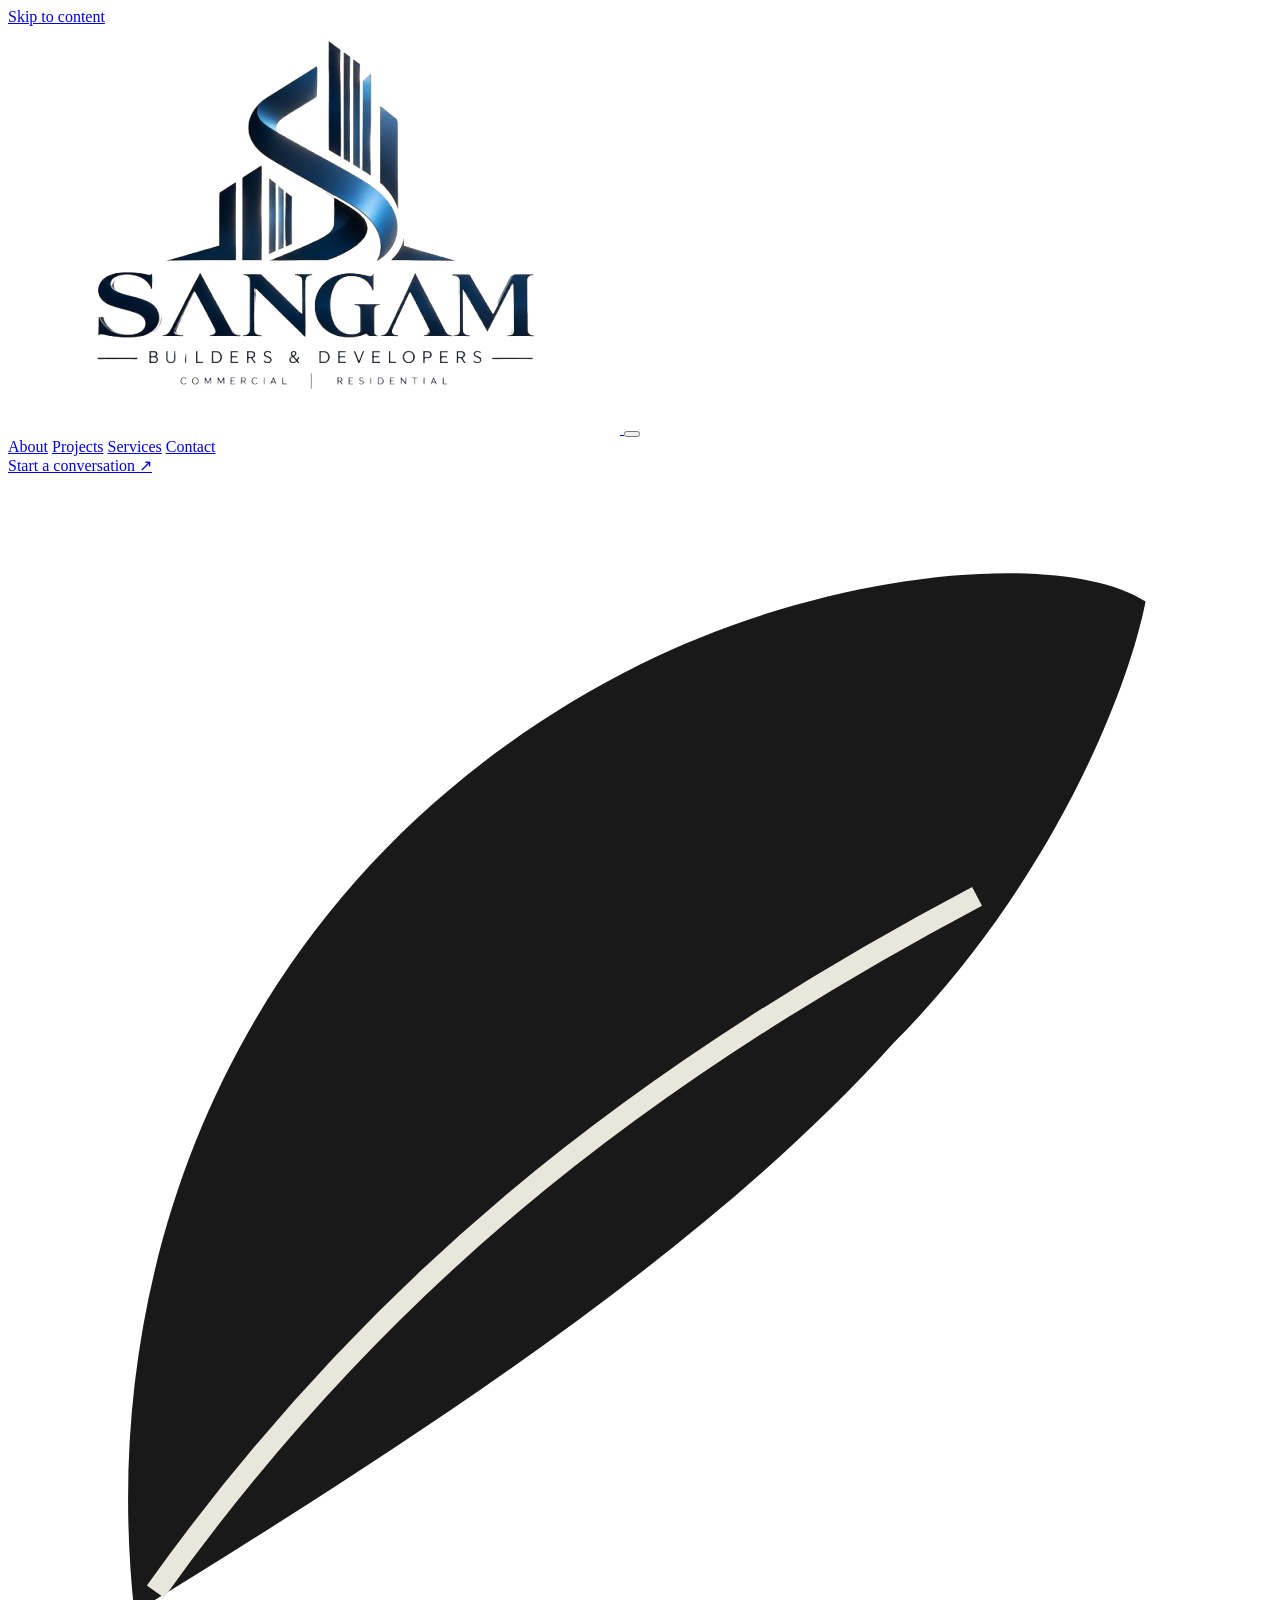
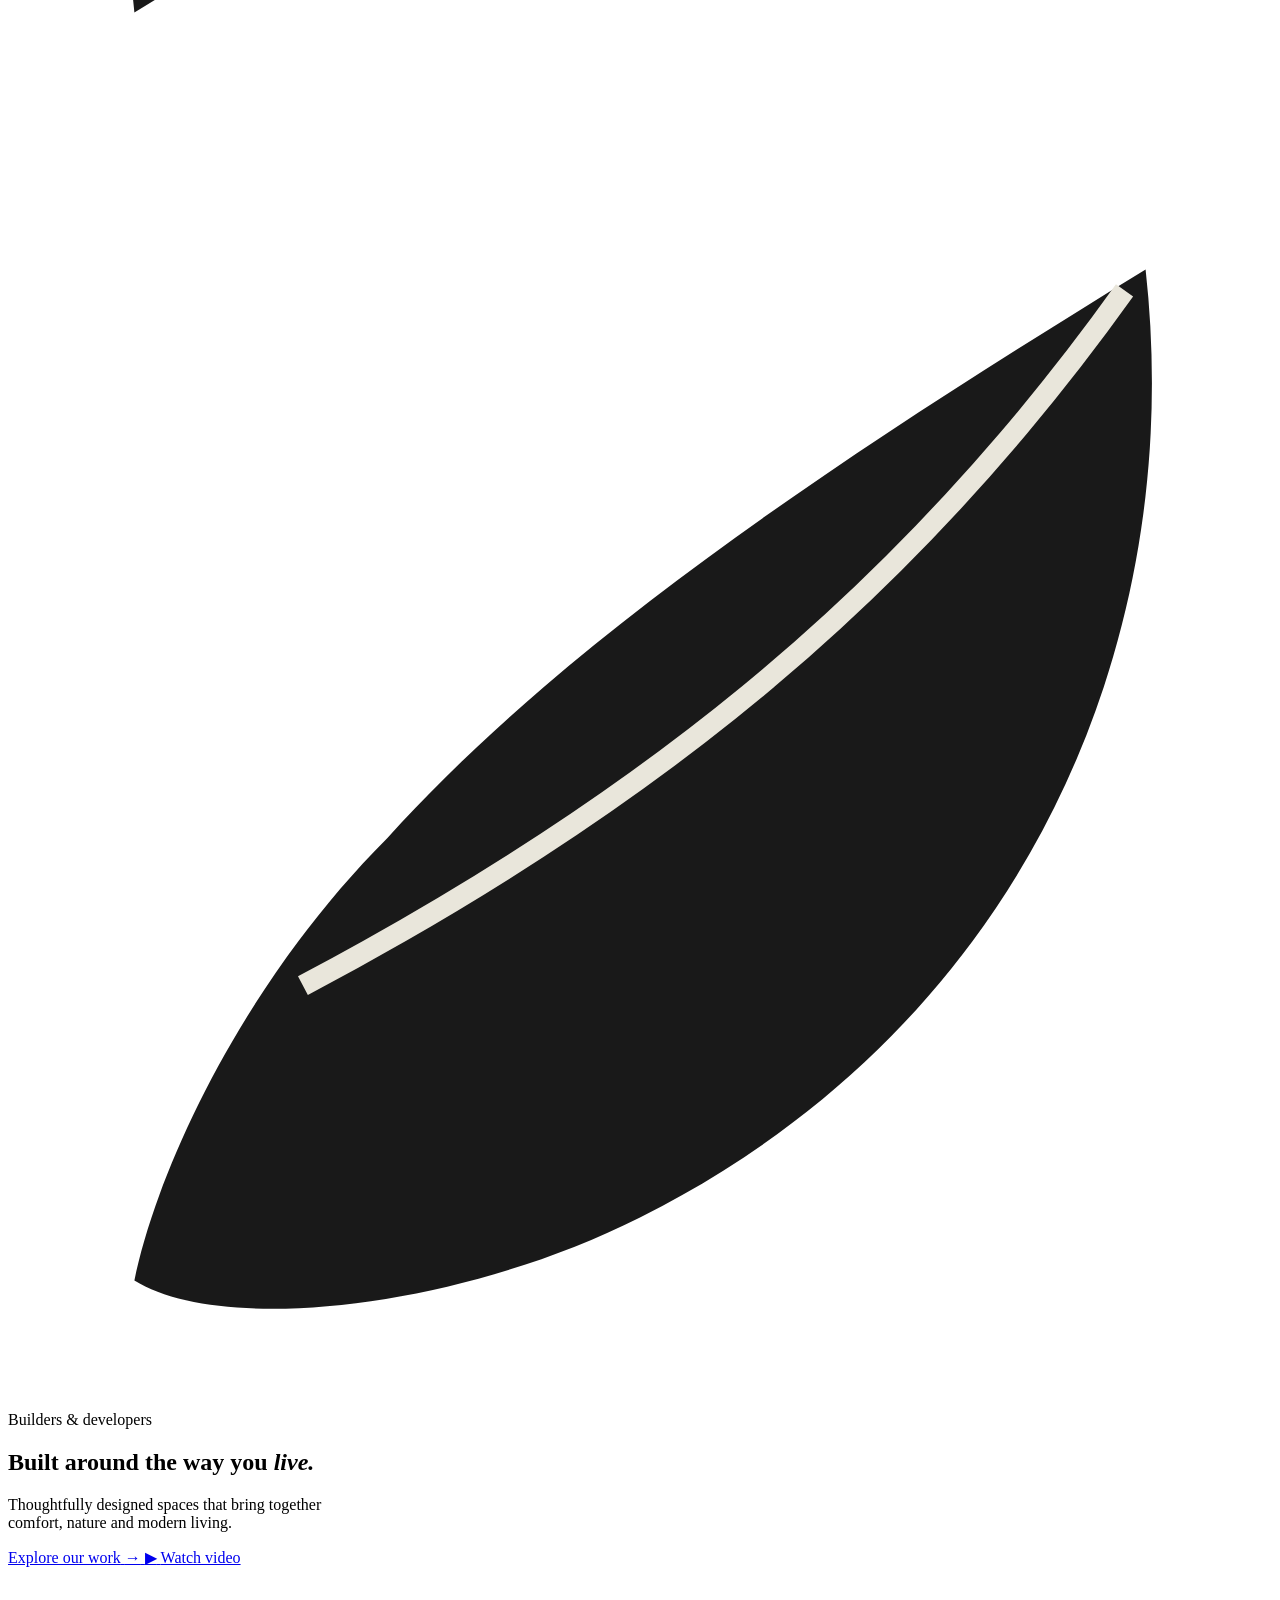
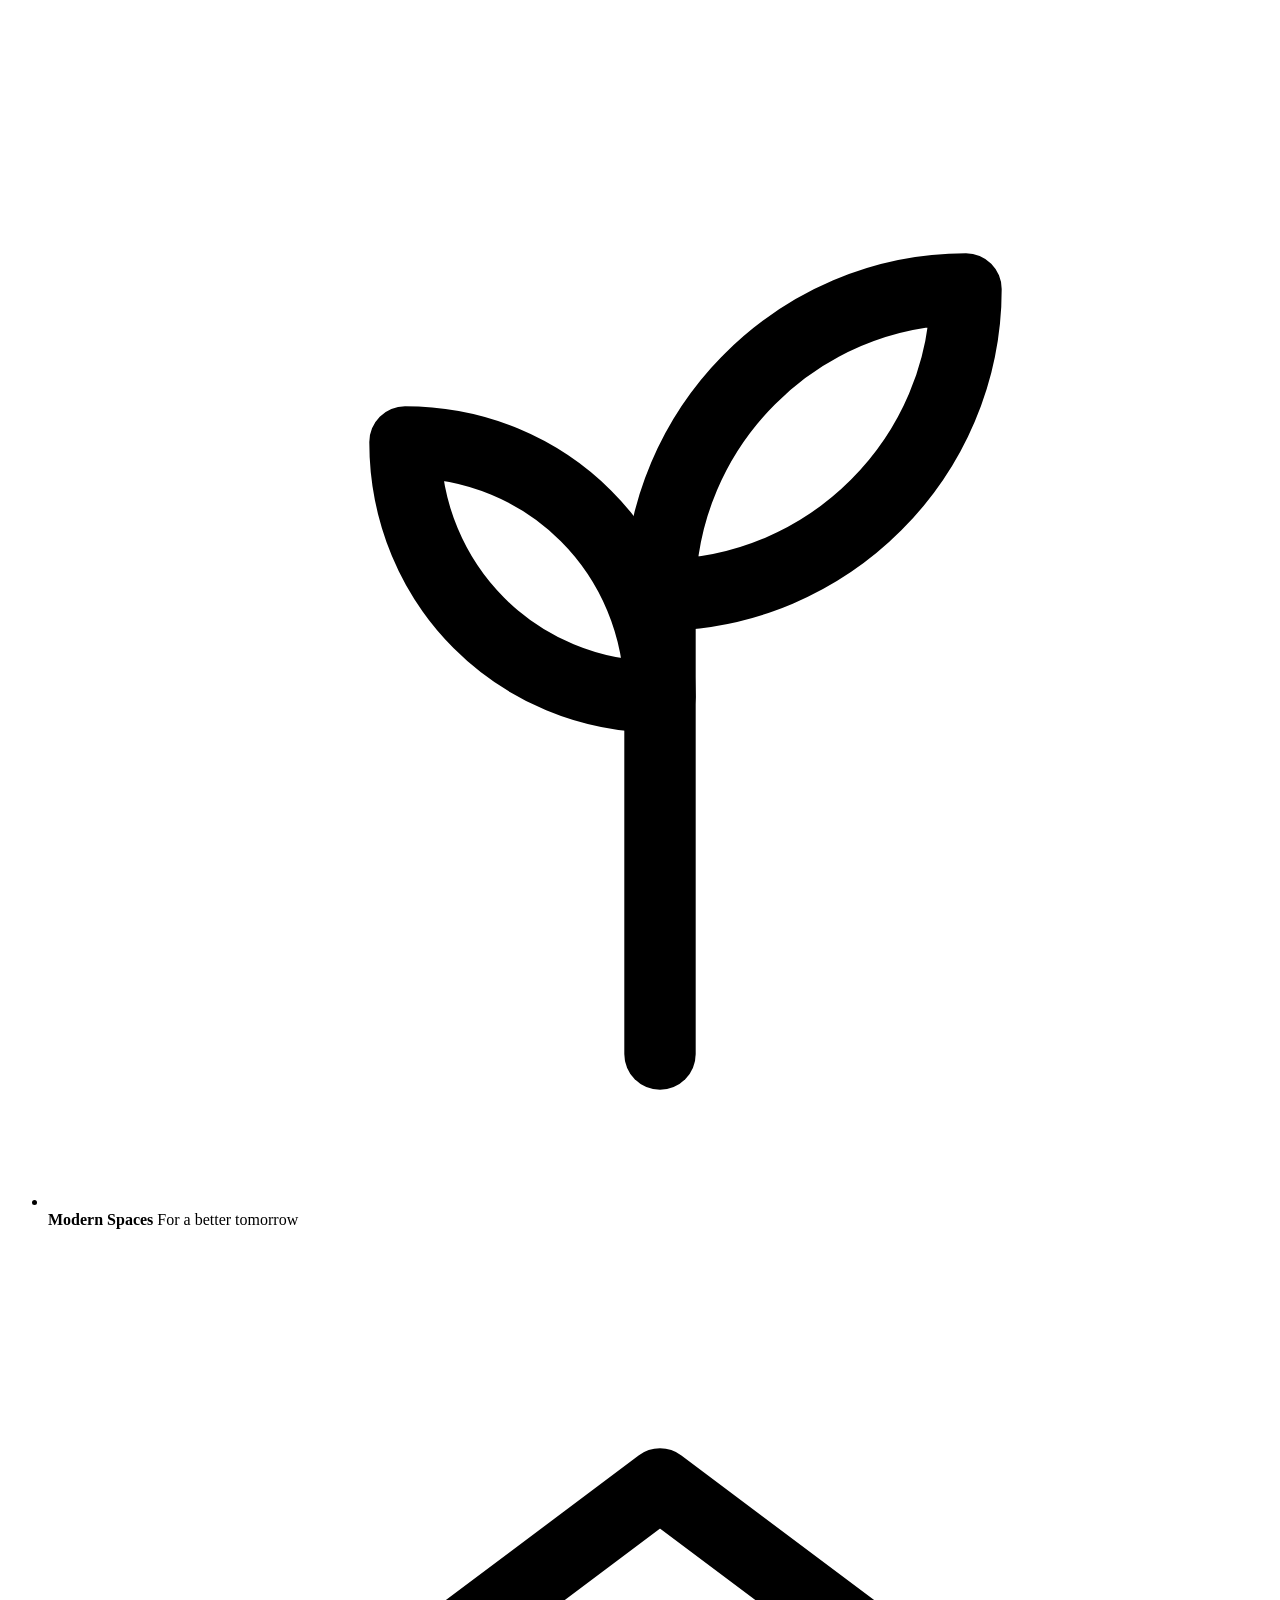
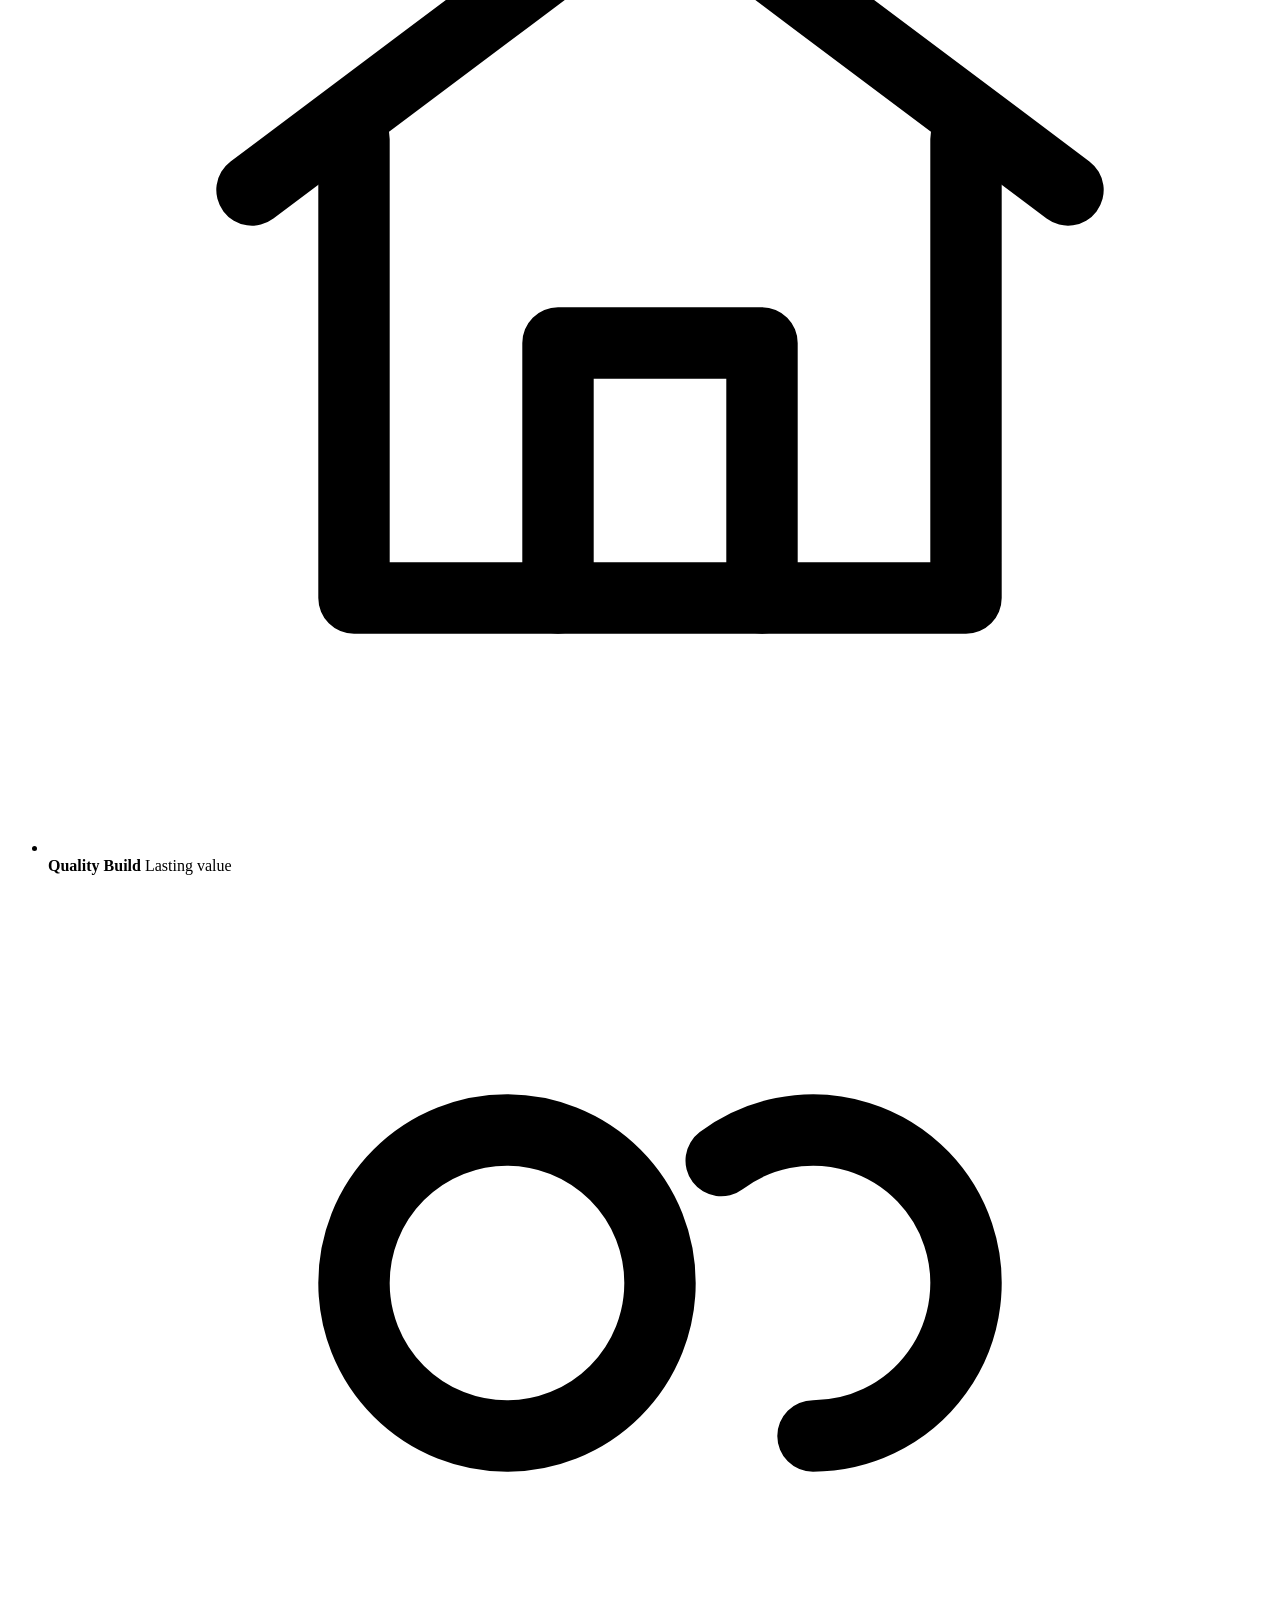
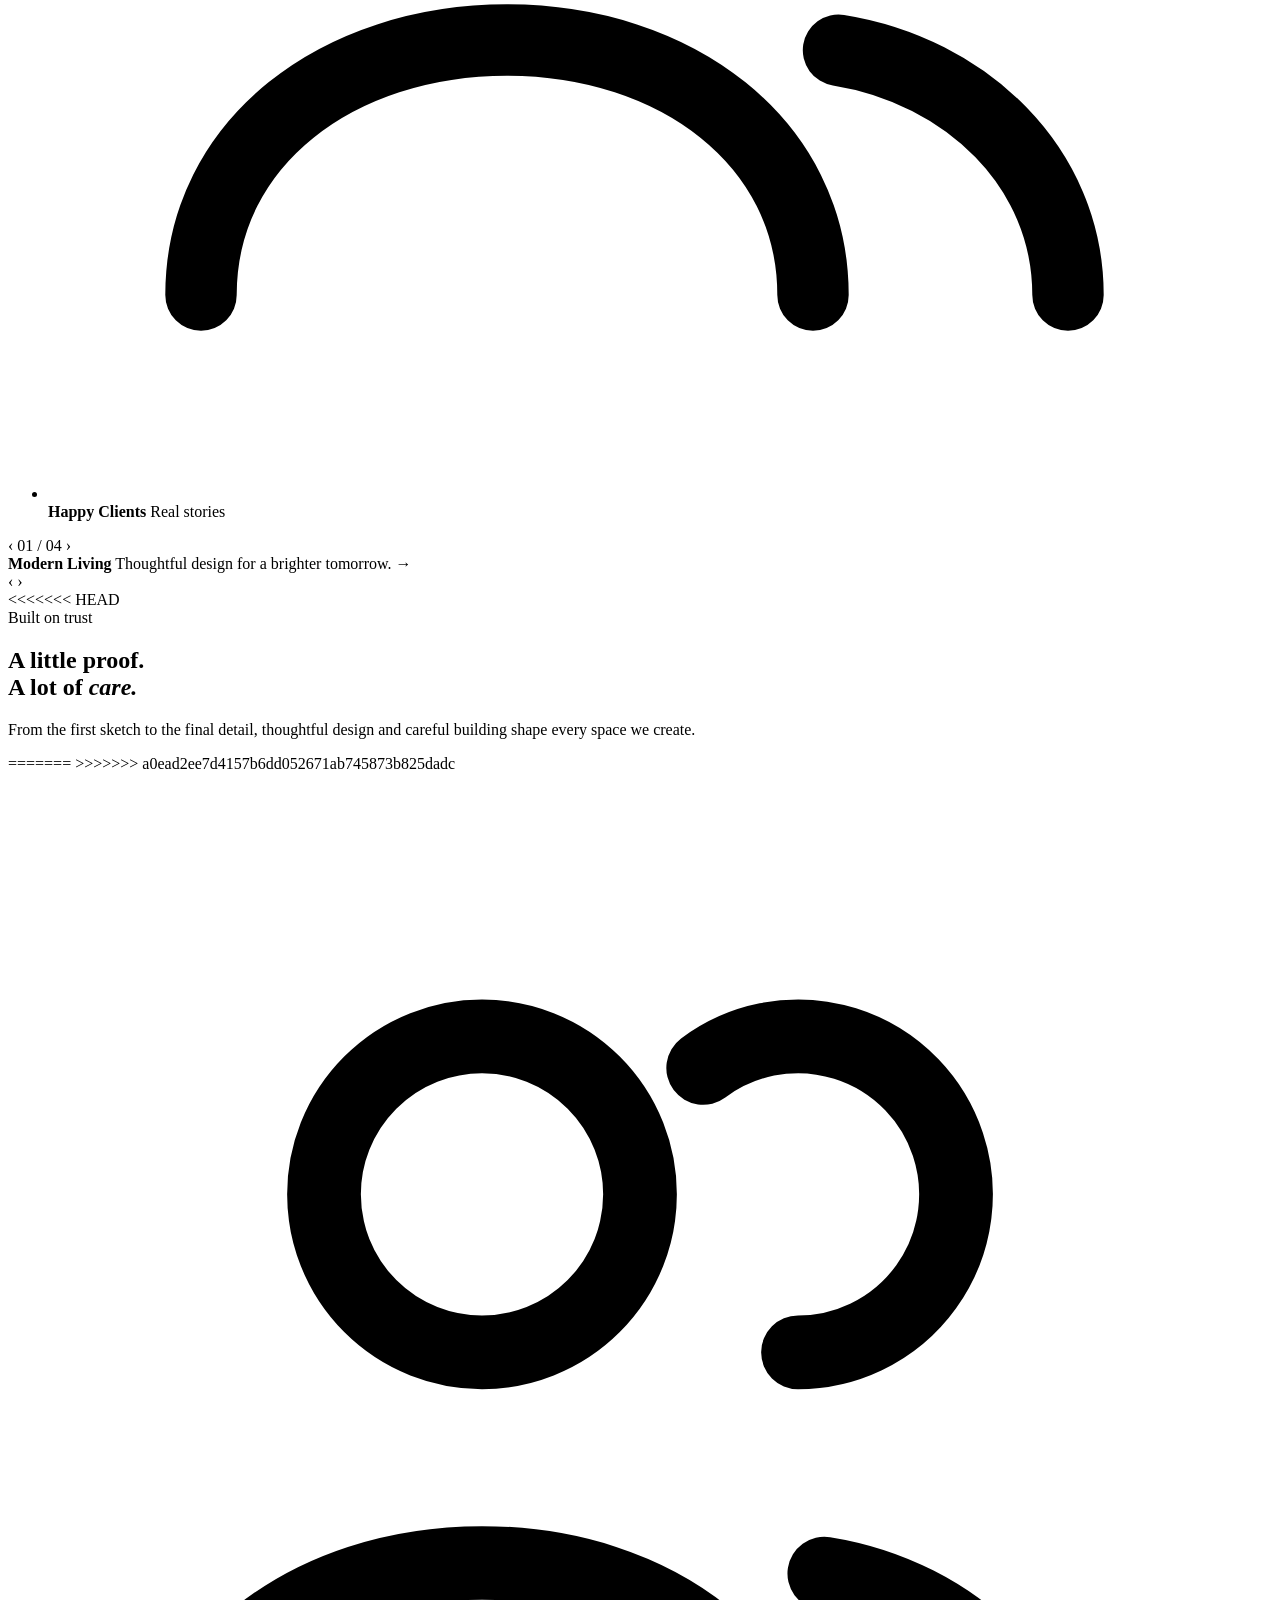
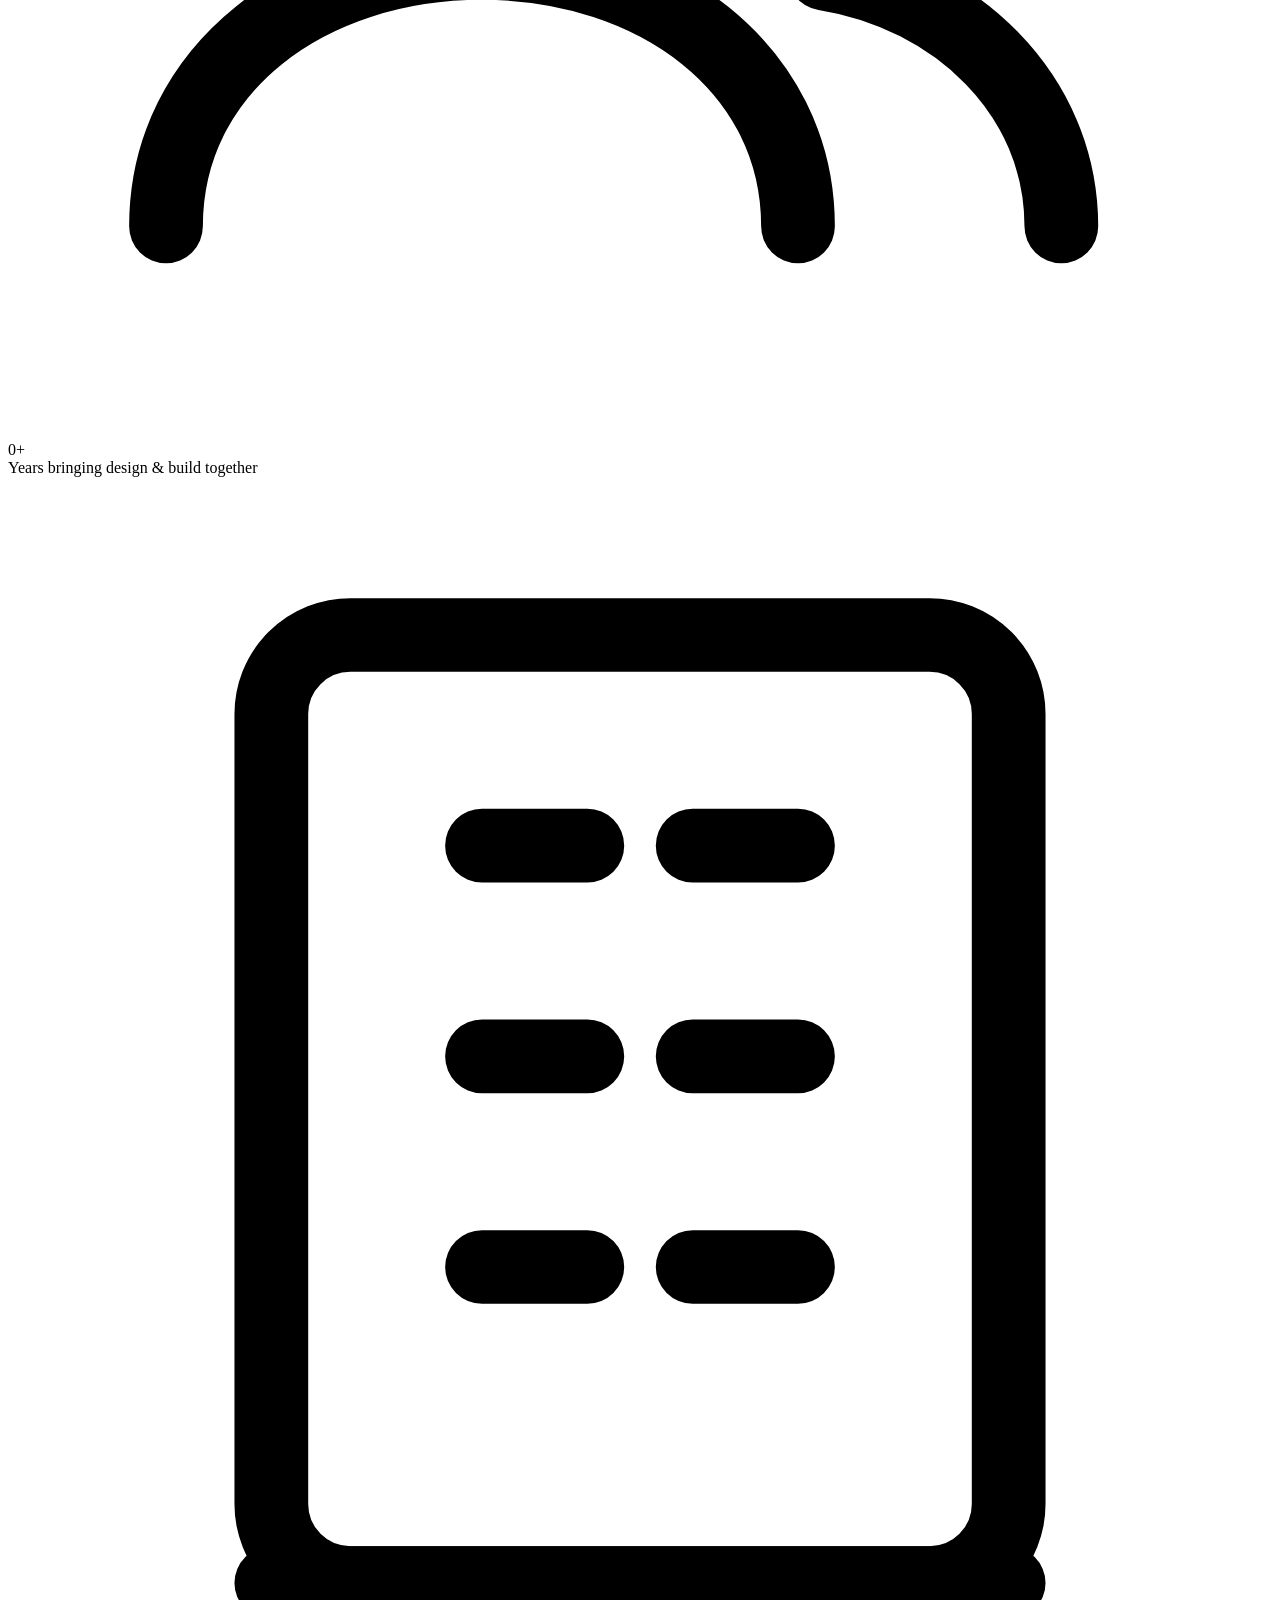
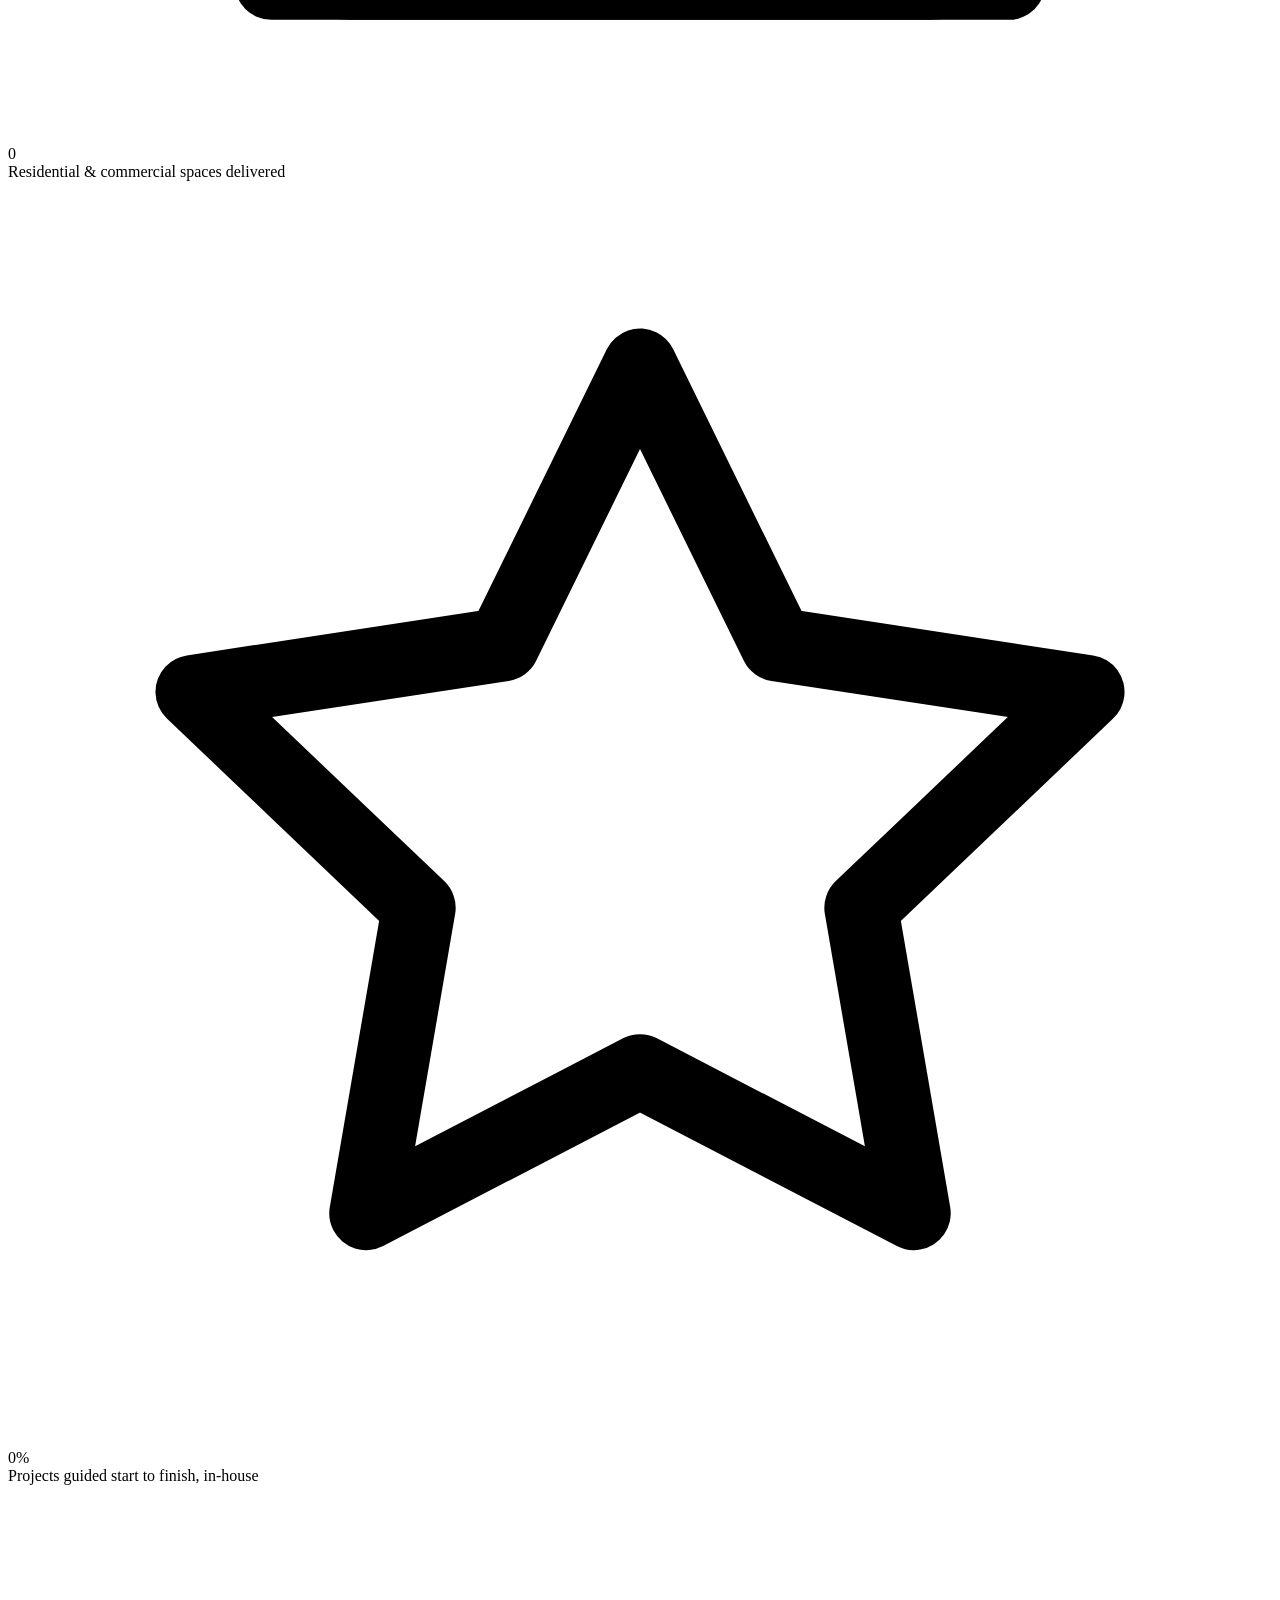
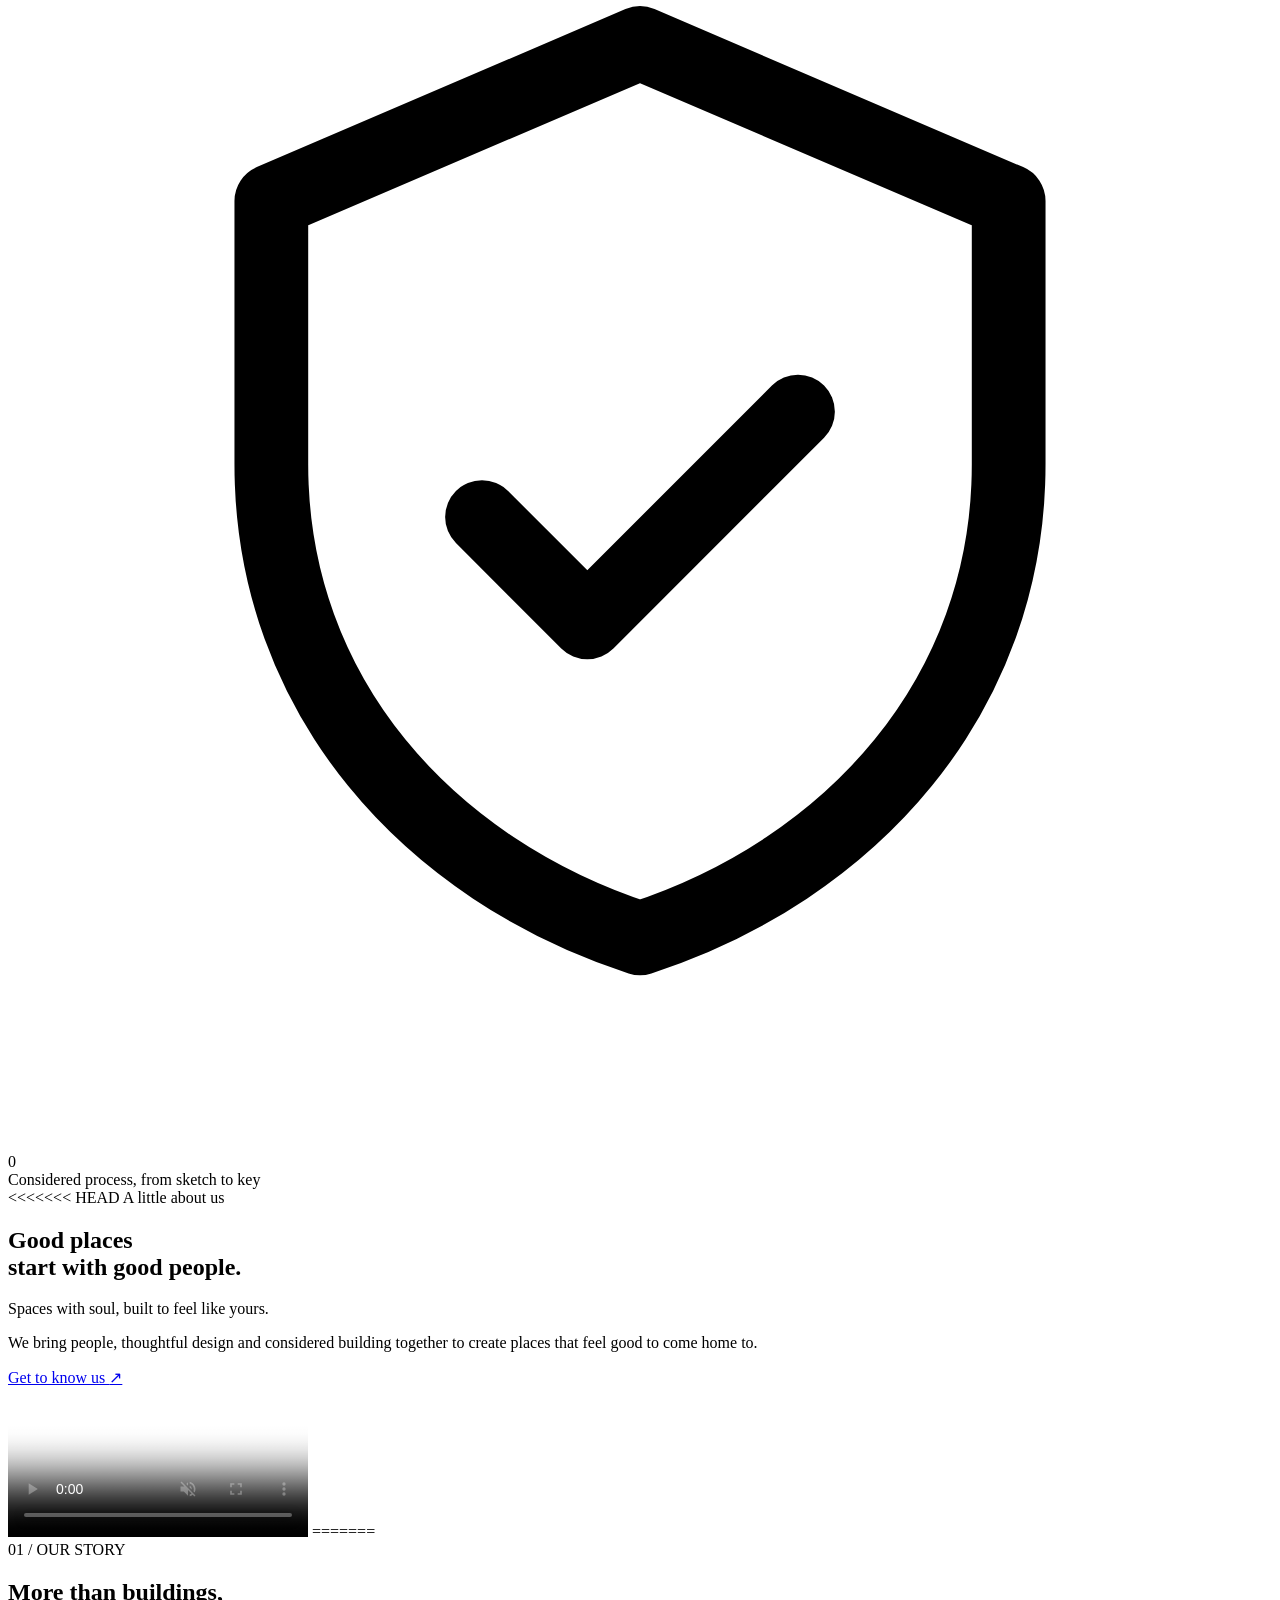
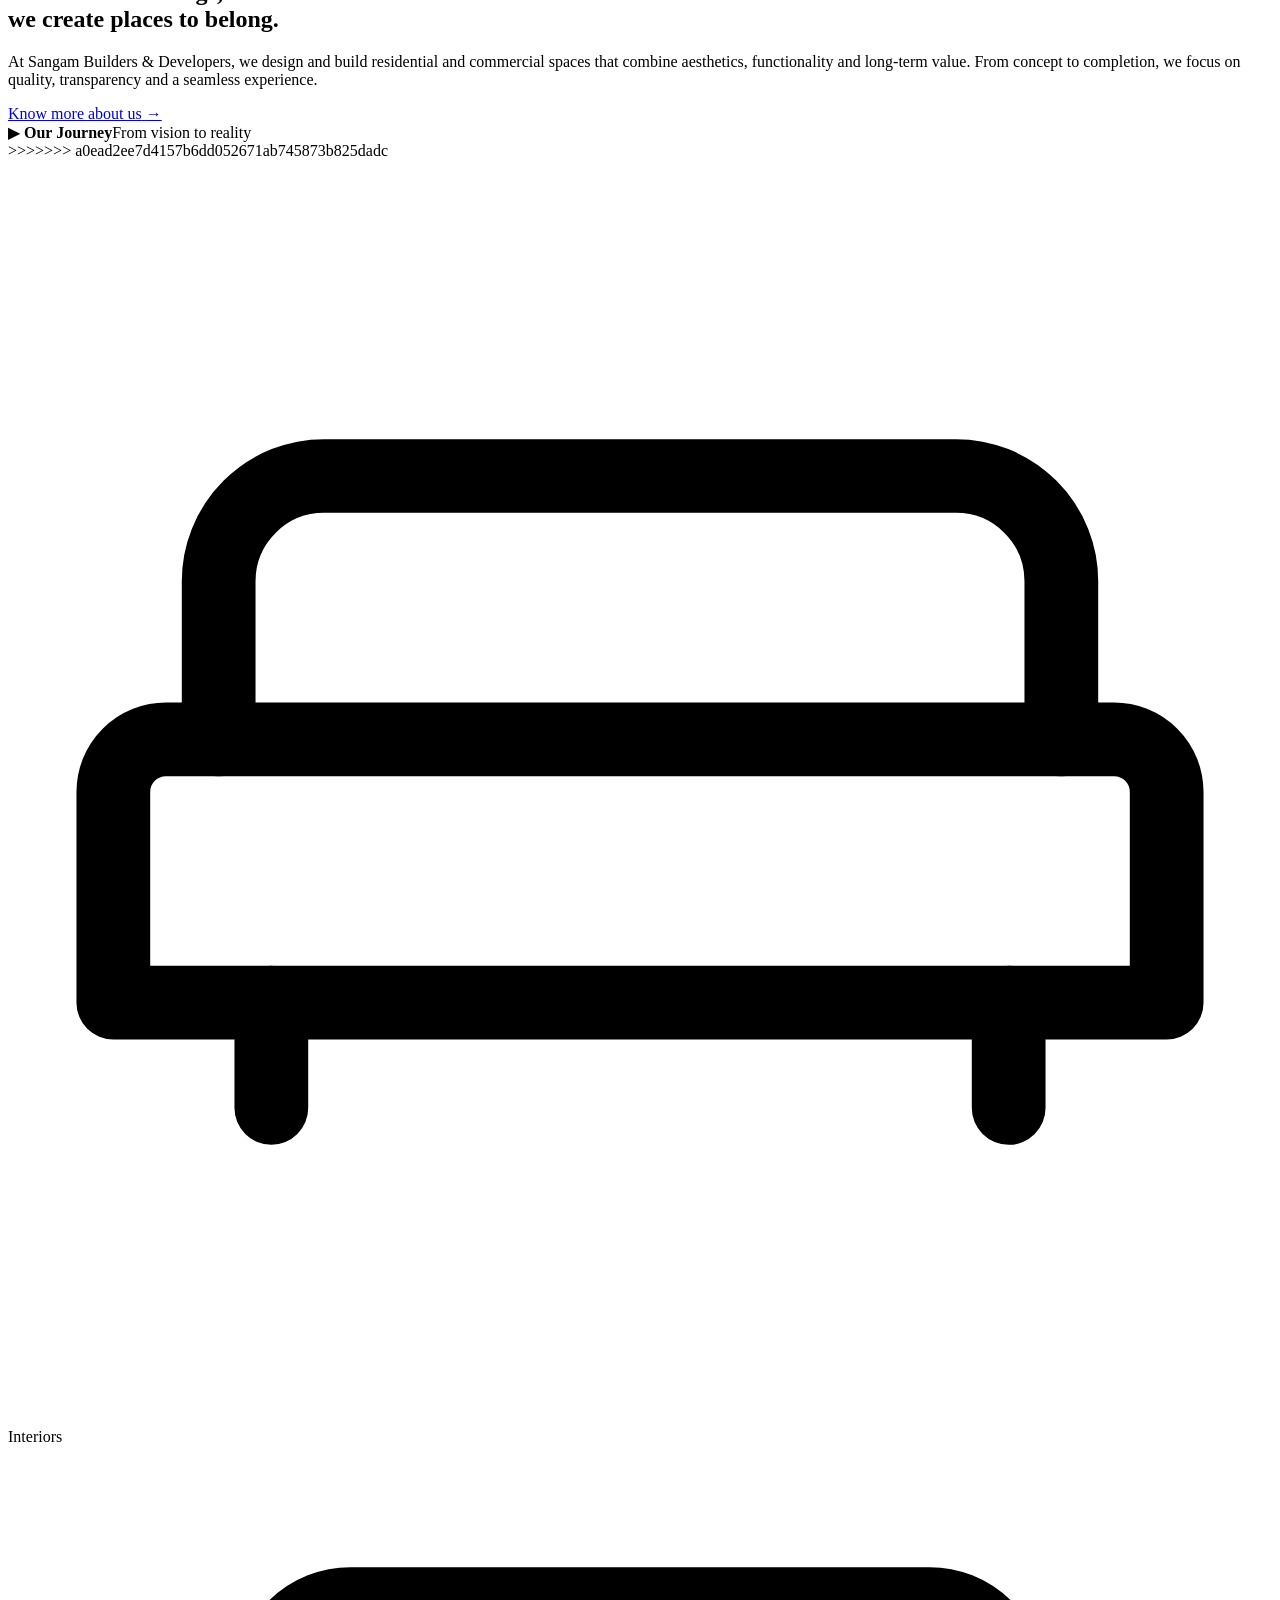
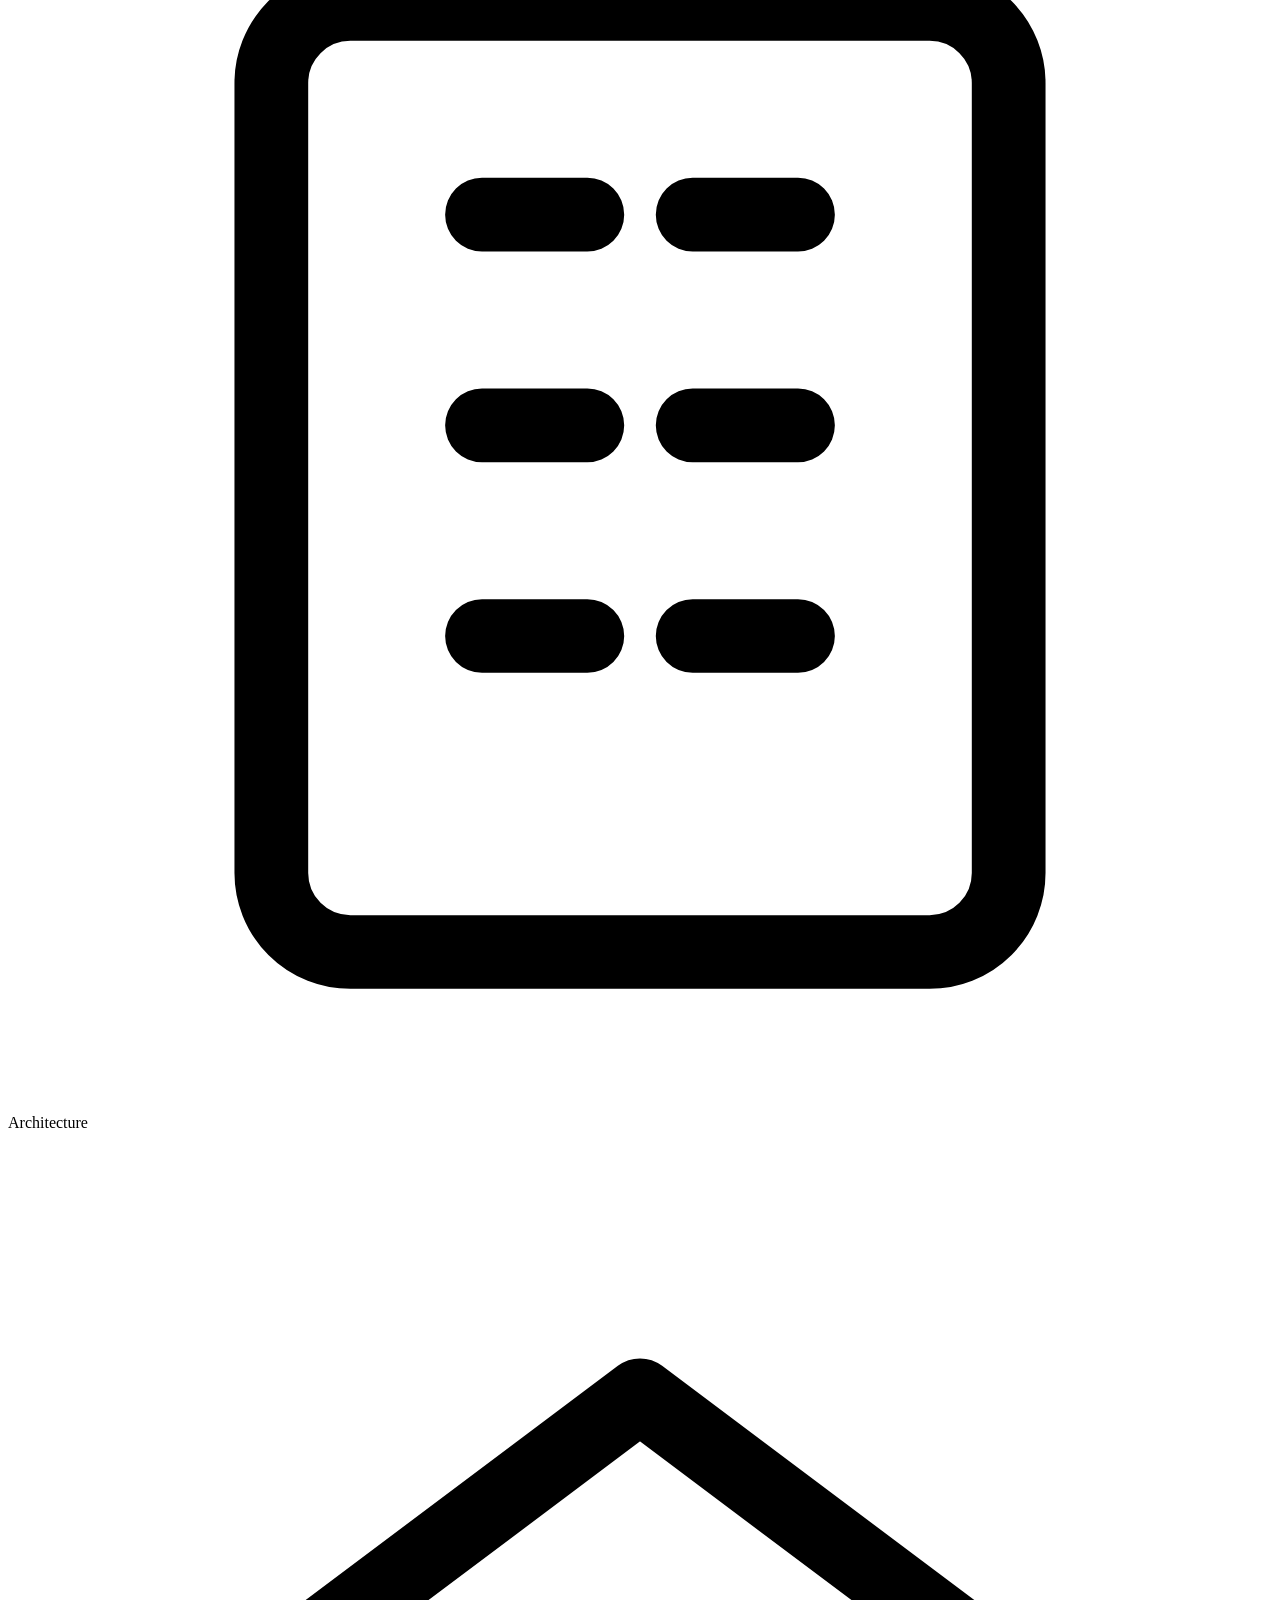
==== commit 058908c8: "Merge remote changes" ====
--- a/index.html
+++ b/index.html
@@ -132,6 +132,16 @@
 
       <!-- ============== STATS : animated counters ============== -->
       <section class="stats" aria-label="Sangam at a glance">
+<<<<<<< HEAD
+        <header class="stats__intro">
+          <div class="stats__heading">
+            <span class="eyebrow"><span class="live-dot"></span> Built on trust</span>
+            <h2>A little proof.<br />A lot of <em>care.</em></h2>
+          </div>
+          <p>From the first sketch to the final detail, thoughtful design and careful building shape every space we create.</p>
+        </header>
+=======
+>>>>>>> a0ead2ee7d4157b6dd052671ab745873b825dadc
         <div class="stat reveal">
           <span class="stat__icon" aria-hidden="true">
             <svg viewBox="0 0 24 24" fill="none" stroke="currentColor" stroke-width="1.4" stroke-linecap="round" stroke-linejoin="round"><circle cx="9" cy="8" r="3"/><path d="M15 11a3 3 0 1 0-1.8-5.4"/><path d="M3 20c0-3 2.7-5 6-5s6 2 6 5"/><path d="M15.5 15.2c2.5.4 4.5 2.3 4.5 4.8"/></svg>
@@ -165,6 +175,18 @@
       <!-- ============== OUR STORY ============== -->
       <section class="story" id="story">
         <div class="story__text">
+<<<<<<< HEAD
+          <span class="eyebrow reveal"><span class="live-dot"></span> A little about us</span>
+          <h2 class="reveal" style="--delay:80ms">Good places<br />start with <span>good people.</span></h2>
+          <p class="story__subtitle reveal" style="--delay:140ms">Spaces with soul, built to feel like yours.</p>
+          <p class="story__description reveal" style="--delay:200ms">We bring people, thoughtful design and considered building together to create places that feel good to come home to.</p>
+          <a class="text-link reveal" style="--delay:260ms" href="./about.html">Get to know us <span aria-hidden="true">↗</span></a>
+        </div>
+        <video class="story__media story__video reveal-scale" data-tilt="3" controls muted loop playsinline preload="metadata" poster="https://images.unsplash.com/photo-1600566753086-00f18fb6b3ea?auto=format&amp;fit=crop&amp;w=1800&amp;q=85" aria-label="A look at considered modern living spaces">
+          <source src="./img/VID_20261008_050109_842.mp4" type="video/mp4" />
+          Your browser does not support the video element.
+        </video>
+=======
           <div class="section-index reveal"><span>01</span> / OUR STORY</div>
           <h2 class="reveal">More than buildings,<br />we create <span>places to belong.</span></h2>
           <p class="reveal" style="--delay:80ms">At Sangam Builders &amp; Developers, we design and build residential and commercial spaces that combine aesthetics, functionality and long-term value. From concept to completion, we focus on quality, transparency and a seamless experience.</p>
@@ -177,6 +199,7 @@
           <span class="story__play" aria-hidden="true">▶</span>
           <span class="story__caption"><strong>Our Journey</strong>From vision to reality</span>
         </div>
+>>>>>>> a0ead2ee7d4157b6dd052671ab745873b825dadc
       </section>
 
       <!-- ============== CATEGORY TABS ============== -->
@@ -275,6 +298,78 @@
       <section class="contact" id="contact">
         <div class="contact__main reveal">
           <span class="eyebrow"><span class="live-dot"></span> Something in mind?</span>
+<<<<<<< HEAD
+          <h2>Let’s build<br />something<br /><em>meaningful.</em></h2>
+          <a class="contact__link" href="mailto:hello@sangambuilders.com?subject=Let%27s%20talk%20about%20a%20project" data-magnetic="0.2">
+            <span>Tell us what you’re thinking</span><span class="arrow-icon" aria-hidden="true">→</span>
+          </a>
+        </div>
+      </section>
+    </main>
+    <footer class="site-footer site-footer--redesign">
+      <div class="site-footer__main">
+        <div class="site-footer__brand-column">
+          <a class="footer__brand" href="./index.html" aria-label="Sangam Builders & Developers home">
+            <img class="footer__logo" src="./img/Sangam_Builders_Luxury_Wall_Sign-removebg-preview.png" alt="" />
+          </a>
+          <p>Thoughtfully designed spaces for modern living. We build homes, workplaces and communities that last.</p>
+          <ul class="site-footer__social" aria-label="Social media">
+            <li>
+              <a href="#" aria-label="Facebook">
+                <svg viewBox="0 0 24 24" width="17" height="17" fill="currentColor" aria-hidden="true"><path d="M13.5 21v-7h2.4l.4-2.8h-2.8V9.4c0-.8.2-1.4 1.4-1.4h1.5V5.5c-.3 0-1.2-.1-2.2-.1-2.2 0-3.7 1.3-3.7 3.8v2H8.3V14h2.6v7h2.6z"/></svg>
+              </a>
+            </li>
+            <li>
+              <a href="#" aria-label="Instagram">
+                <svg viewBox="0 0 24 24" width="17" height="17" fill="none" stroke="currentColor" stroke-width="1.7" aria-hidden="true"><rect x="3.5" y="3.5" width="17" height="17" rx="4.5"/><circle cx="12" cy="12" r="3.8"/><circle cx="17" cy="7" r="1.1" fill="currentColor" stroke="none"/></svg>
+              </a>
+            </li>
+            <li>
+              <a href="#" aria-label="YouTube">
+                <svg viewBox="0 0 24 24" width="17" height="17" fill="currentColor" aria-hidden="true"><path d="M22 8.2a2.6 2.6 0 0 0-1.8-1.8C18.6 6 12 6 12 6s-6.6 0-8.2.4A2.6 2.6 0 0 0 2 8.2 27 27 0 0 0 1.6 12 27 27 0 0 0 2 15.8a2.6 2.6 0 0 0 1.8 1.8C5.4 18 12 18 12 18s6.6 0 8.2-.4a2.6 2.6 0 0 0 1.8-1.8A27 27 0 0 0 22.4 12 27 27 0 0 0 22 8.2zM10 15V9l5.2 3L10 15z"/></svg>
+              </a>
+            </li>
+            <li>
+              <a href="#" aria-label="LinkedIn">
+                <svg viewBox="0 0 24 24" width="17" height="17" fill="currentColor" aria-hidden="true"><path d="M6.9 8.2H4V20h2.9V8.2zM5.4 3.5a1.7 1.7 0 1 0 0 3.4 1.7 1.7 0 0 0 0-3.4zM20 20h-2.9v-5.9c0-1.4 0-3.2-2-3.2s-2.3 1.5-2.3 3.1V20H10V8.2h2.8v1.6h.1c.4-.7 1.3-1.6 2.9-1.6 3.1 0 3.7 2 3.7 4.7V20z"/></svg>
+              </a>
+            </li>
+          </ul>
+        </div>
+        <nav class="site-footer__column" aria-label="Quick links">
+          <h2>Quick links</h2>
+          <a href="./index.html">Home <span aria-hidden="true">↗</span></a>
+          <a href="./about.html">About <span aria-hidden="true">↗</span></a>
+          <a href="./projects.html">Projects <span aria-hidden="true">↗</span></a>
+          <a href="./services.html">Services <span aria-hidden="true">↗</span></a>
+          <a href="./contact.html">Contact <span aria-hidden="true">↗</span></a>
+        </nav>
+        <nav class="site-footer__column" aria-label="Our services">
+          <h2>Our services</h2>
+          <a href="./services.html">Architectural design <span aria-hidden="true">↗</span></a>
+          <a href="./services.html">Residential building <span aria-hidden="true">↗</span></a>
+          <a href="./services.html">Commercial projects <span aria-hidden="true">↗</span></a>
+          <a href="./services.html">Construction &amp; delivery <span aria-hidden="true">↗</span></a>
+        </nav>
+        <div class="site-footer__column site-footer__contact">
+          <h2>Contact us</h2>
+          <a href="tel:+919876543210"><span class="site-footer__contact-icon" aria-hidden="true">☎</span><span>+91 98765 43210</span></a>
+          <a href="mailto:hello@sangambuilders.com"><span class="site-footer__contact-icon" aria-hidden="true">✉</span><span>hello@sangambuilders.com</span></a>
+          <a href="https://maps.google.com/?q=Ahmedabad%2C+Gujarat%2C+India" target="_blank" rel="noopener noreferrer"><span class="site-footer__contact-icon" aria-hidden="true">⌖</span><span>Ahmedabad, Gujarat, India</span></a>
+          <span class="site-footer__hours"><span class="site-footer__contact-icon" aria-hidden="true">◷</span><span>Mon – Sat, 10:30 AM – 6:30 PM</span></span>
+        </div>
+      </div>
+      <div class="site-footer__bottom">
+        <span class="footer__copyright">© <span id="current-year">2026</span> Sangam Builders &amp; Developers</span>
+        <span class="site-footer__bottom-tagline"><span aria-hidden="true"></span> Spaces with soul. Built to feel like yours.</span>
+        <a href="mailto:hello@sangambuilders.com">Get in touch ↗</a>
+      </div>
+    </footer>
+    <a class="whatsapp-float" href="https://wa.me/919876543210?text=Hi%20Sangam%20Builders%2C%20I%27d%20like%20to%20discuss%20a%20project." target="_blank" rel="noopener noreferrer" aria-label="Chat with us on WhatsApp">
+      <span class="whatsapp-float__label">Chat with us</span>
+      <svg viewBox="0 0 32 32" width="30" height="30" fill="currentColor" aria-hidden="true"><path d="M16.001 3.2C9.065 3.2 3.2 9.065 3.2 16c0 2.262.602 4.47 1.744 6.414L3.2 28.8l6.54-1.714A12.74 12.74 0 0 0 16 28.8C22.935 28.8 28.8 22.935 28.8 16S22.935 3.2 16.001 3.2zm0 23.04a10.6 10.6 0 0 1-5.4-1.477l-.387-.23-4.012 1.052 1.07-3.91-.252-.401A10.56 10.56 0 0 1 5.44 16c0-5.83 4.73-10.56 10.56-10.56 2.82 0 5.47 1.098 7.465 3.093A10.49 10.49 0 0 1 26.56 16c0 5.83-4.73 10.24-10.56 10.24zm5.797-7.9c-.317-.159-1.877-.926-2.168-1.032-.29-.106-.502-.159-.714.16-.211.317-.82 1.03-1.005 1.242-.185.212-.37.238-.687.08-.317-.16-1.34-.494-2.552-1.575-.943-.841-1.58-1.88-1.765-2.197-.185-.317-.02-.489.14-.647.144-.143.317-.37.476-.555.159-.185.211-.317.317-.529.106-.212.053-.397-.026-.556-.08-.159-.714-1.72-.978-2.356-.257-.618-.519-.534-.714-.544l-.608-.011c-.212 0-.555.08-.846.397-.29.317-1.11 1.085-1.11 2.646 0 1.561 1.136 3.069 1.295 3.281.159.212 2.236 3.414 5.417 4.787.757.327 1.348.522 1.808.668.76.242 1.451.208 1.998.126.61-.091 1.877-.767 2.142-1.508.264-.741.264-1.376.185-1.508-.079-.132-.29-.212-.608-.37z"/></svg>
+    </a>
+=======
           <h2>Let’s build<br />something <em>meaningful.</em></h2>
           <a class="contact__link" href="mailto:hello@sangambuilders.com?subject=Let%27s%20talk%20about%20a%20project" data-magnetic="0.2">
             <span>Tell us what you’re thinking</span><span class="arrow-icon" aria-hidden="true">↗</span>
@@ -290,5 +385,6 @@
         </footer>
       </section>
     </main>
+>>>>>>> a0ead2ee7d4157b6dd052671ab745873b825dadc
   </body>
 </html>
--- a/styles.css
+++ b/styles.css
@@ -27,7 +27,14 @@
   --coal: #24281f;
   --coal-2: #2e332a;
 
+<<<<<<< HEAD
+  --container: 1600px;
+  /* One shared horizontal gutter so every section lines up to the same edge */
+  --gutter: clamp(24px, 6.6vw, 112px);
+  --page-gutter: max(var(--gutter), calc((100vw - var(--container)) / 2 + var(--gutter)));
+=======
   --container: 100%;
+>>>>>>> a0ead2ee7d4157b6dd052671ab745873b825dadc
   --font: "DM Sans", system-ui, sans-serif;
   --font-serif: "Cormorant Garamond", Georgia, "Times New Roman", serif;
 
@@ -44,7 +51,13 @@
   scroll-padding-top: 90px;
 }
 
+<<<<<<< HEAD
+* {
+  box-sizing: border-box;
+}
+=======
 * { box-sizing: border-box; }
+>>>>>>> a0ead2ee7d4157b6dd052671ab745873b825dadc
 
 body {
   margin: 0;
@@ -53,6 +66,42 @@
   overflow-x: hidden;
 }
 
+<<<<<<< HEAD
+a {
+  color: inherit;
+  text-decoration: none;
+}
+
+button {
+  font: inherit;
+}
+
+img {
+  max-width: 100%;
+}
+
+::selection {
+  background: #d4ddc3;
+  color: var(--ink);
+}
+
+::-webkit-scrollbar {
+  width: 10px;
+}
+
+::-webkit-scrollbar-track {
+  background: var(--paper-2);
+}
+
+::-webkit-scrollbar-thumb {
+  background: #c3c0b4;
+  border-radius: 10px;
+}
+
+::-webkit-scrollbar-thumb:hover {
+  background: var(--olive);
+}
+=======
 a { color: inherit; text-decoration: none; }
 button { font: inherit; }
 img { max-width: 100%; }
@@ -63,23 +112,41 @@
 ::-webkit-scrollbar-track { background: var(--paper-2); }
 ::-webkit-scrollbar-thumb { background: #c3c0b4; border-radius: 10px; }
 ::-webkit-scrollbar-thumb:hover { background: var(--olive); }
+>>>>>>> a0ead2ee7d4157b6dd052671ab745873b825dadc
 
 .skip-link {
   position: fixed;
   z-index: 100;
+<<<<<<< HEAD
+  top: 12px;
+  left: 12px;
+=======
   top: 12px; left: 12px;
+>>>>>>> a0ead2ee7d4157b6dd052671ab745873b825dadc
   padding: 12px 16px;
   transform: translateY(-180%);
   background: #fff;
   border-radius: 8px;
 }
+<<<<<<< HEAD
+
+.skip-link:focus {
+  transform: translateY(0);
+}
+=======
 .skip-link:focus { transform: translateY(0); }
+>>>>>>> a0ead2ee7d4157b6dd052671ab745873b825dadc
 
 /* ---------- Scroll progress bar ---------- */
 .scroll-progress {
   position: fixed;
   z-index: 60;
+<<<<<<< HEAD
+  top: 0;
+  left: 0;
+=======
   top: 0; left: 0;
+>>>>>>> a0ead2ee7d4157b6dd052671ab745873b825dadc
   height: 3px;
   width: 0%;
   background: linear-gradient(90deg, var(--olive), var(--olive-bright));
@@ -90,26 +157,71 @@
 .cursor-dot,
 .cursor-ring {
   position: fixed;
+<<<<<<< HEAD
+  top: 0;
+  left: 0;
+=======
   top: 0; left: 0;
+>>>>>>> a0ead2ee7d4157b6dd052671ab745873b825dadc
   z-index: 90;
   pointer-events: none;
   border-radius: 50%;
   mix-blend-mode: difference;
   will-change: transform;
 }
+<<<<<<< HEAD
+
+.cursor-dot {
+  width: 7px;
+  height: 7px;
+  background: #fff;
+  transform: translate(-50%, -50%);
+}
+
+.cursor-ring {
+  width: 38px;
+  height: 38px;
+=======
 .cursor-dot { width: 7px; height: 7px; background: #fff; transform: translate(-50%, -50%); }
 .cursor-ring {
   width: 38px; height: 38px;
+>>>>>>> a0ead2ee7d4157b6dd052671ab745873b825dadc
   border: 1px solid rgb(255 255 255 / 70%);
   transform: translate(-50%, -50%);
   transition: width 220ms var(--ease), height 220ms var(--ease), opacity 220ms var(--ease);
 }
+<<<<<<< HEAD
+
+.cursor-ring.is-hover {
+  width: 62px;
+  height: 62px;
+  opacity: .6;
+}
+
+body.has-cursor {
+  cursor: none;
+}
+
+body.has-cursor a,
+body.has-cursor button {
+  cursor: none;
+}
+
+@media (hover: none),
+(pointer: coarse) {
+
+  .cursor-dot,
+  .cursor-ring {
+    display: none !important;
+  }
+=======
 .cursor-ring.is-hover { width: 62px; height: 62px; opacity: .6; }
 body.has-cursor { cursor: none; }
 body.has-cursor a,
 body.has-cursor button { cursor: none; }
 @media (hover: none), (pointer: coarse) {
   .cursor-dot, .cursor-ring { display: none !important; }
+>>>>>>> a0ead2ee7d4157b6dd052671ab745873b825dadc
 }
 
 /* ---------- Header ---------- */
@@ -117,17 +229,61 @@
   position: sticky;
   top: 0;
   z-index: 50;
+<<<<<<< HEAD
+  display: flex;
+  justify-content: space-between;
+  align-items: center;
+  min-height: 78px;
+  padding: 0 var(--page-gutter);
+=======
   display: grid;
   grid-template-columns: 1fr auto 1fr;
   align-items: center;
   min-height: 78px;
   padding: 0 clamp(20px, 7.1vw, 104px);
+>>>>>>> a0ead2ee7d4157b6dd052671ab745873b825dadc
   background: rgb(244 242 236 / 72%);
   backdrop-filter: blur(16px) saturate(140%);
   -webkit-backdrop-filter: blur(16px) saturate(140%);
   border-bottom: 1px solid rgb(29 31 26 / 8%);
 }
 
+<<<<<<< HEAD
+.header>.brand {
+  margin-right: auto;
+}
+
+.header>.nav {
+  position: absolute;
+  left: 50%;
+  transform: translateX(-50%);
+}
+
+.brand {
+  display: block;
+  width: 126px;
+  flex: none;
+}
+
+.brand__logo {
+  display: block;
+  width: 100%;
+  height: 72px;
+  object-fit: contain;
+}
+
+.nav {
+  display: flex;
+  justify-content: center;
+  gap: clamp(20px, 3vw, 46px);
+}
+
+.nav a {
+  position: relative;
+  font-size: 14px;
+  font-weight: 600;
+  letter-spacing: .02em;
+=======
 .brand { justify-self: start; display: grid; width: 126px; }
 .brand__logo { display: block; width: 100%; height: 72px; object-fit: contain; }
 
@@ -135,19 +291,61 @@
 .nav a {
   position: relative;
   font-size: 11px; font-weight: 600; letter-spacing: .02em;
+>>>>>>> a0ead2ee7d4157b6dd052671ab745873b825dadc
   color: #51524b;
   padding: 6px 2px;
   transition: color 200ms var(--ease);
 }
+<<<<<<< HEAD
+
+.nav a::after {
+  content: "";
+  position: absolute;
+  left: 0;
+  bottom: 0;
+  width: 100%;
+  height: 1px;
+=======
 .nav a::after {
   content: "";
   position: absolute; left: 0; bottom: 0;
   width: 100%; height: 1px;
+>>>>>>> a0ead2ee7d4157b6dd052671ab745873b825dadc
   background: var(--olive);
   transform: scaleX(0);
   transform-origin: right;
   transition: transform 260ms var(--ease);
 }
+<<<<<<< HEAD
+
+.nav a:hover::after,
+.nav a[aria-current="page"]::after {
+  transform: scaleX(1);
+  transform-origin: left;
+}
+
+.nav a:hover,
+.nav a[aria-current="page"] {
+  color: var(--olive);
+}
+
+.header__cta {
+  margin-left: auto;
+  display: inline-flex;
+  align-items: center;
+  gap: 12px;
+  font-size: 11px;
+  font-weight: 600;
+  letter-spacing: .02em;
+}
+
+.arrow-icon {
+  display: flex;
+  align-items: center;
+  justify-content: center;
+  width: 30px;
+  height: 30px;
+=======
 .nav a:hover::after,
 .nav a[aria-current="page"]::after { transform: scaleX(1); transform-origin: left; }
 .nav a:hover, .nav a[aria-current="page"] { color: var(--olive); }
@@ -161,32 +359,72 @@
 .arrow-icon {
   display: grid; place-items: center;
   width: 30px; height: 30px;
+>>>>>>> a0ead2ee7d4157b6dd052671ab745873b825dadc
   border: 1px solid rgb(29 31 26 / 24%);
   border-radius: 50%;
   font-size: 13px;
   transition: background 220ms var(--ease), color 220ms var(--ease), transform 220ms var(--ease);
 }
+<<<<<<< HEAD
+
+=======
+>>>>>>> a0ead2ee7d4157b6dd052671ab745873b825dadc
 .header__cta:hover .arrow-icon,
 .project-link:hover .arrow-icon,
 .contact__link:hover .arrow-icon,
 .form-submit:hover .arrow-icon {
   transform: translate(3px, -3px) rotate(8deg);
+<<<<<<< HEAD
+  background: var(--ink);
+  color: #fff;
+}
+
+.menu-toggle {
+  display: none;
+}
+=======
   background: var(--ink); color: #fff;
 }
 
 .menu-toggle { display: none; }
+>>>>>>> a0ead2ee7d4157b6dd052671ab745873b825dadc
 
 /* =========================================================================
    HERO — real 3D canvas
    ========================================================================= */
 .hero {
   position: relative;
+<<<<<<< HEAD
+  display: flex;
+=======
   display: grid;
   grid-template-columns: 1fr 1fr;
+>>>>>>> a0ead2ee7d4157b6dd052671ab745873b825dadc
   align-items: center;
   gap: clamp(24px, 4vw, 56px);
   width: 100%;
   min-height: min(820px, calc(100svh - 78px));
+<<<<<<< HEAD
+  padding: clamp(40px, 5vw, 64px) var(--gutter) clamp(52px, 5vw, 72px);
+  overflow: hidden;
+}
+
+.hero__copy {
+  position: relative;
+  z-index: 3;
+  flex: 1 1 0;
+  min-width: 0;
+}
+
+/* ---------- Hero decorative backdrop ---------- */
+.hero__orb {
+  position: absolute;
+  z-index: 0;
+  top: 50%;
+  right: clamp(-60px, 4vw, 140px);
+  width: clamp(380px, 46vw, 680px);
+  aspect-ratio: 1;
+=======
   /* left gutter for copy, image bleeds to the right edge so its background is never cut */
   padding: 48px 0 60px clamp(20px, 5vw, 80px);
   overflow: hidden;
@@ -199,11 +437,16 @@
   position: absolute; z-index: 0;
   top: 50%; right: clamp(-60px, 4vw, 140px);
   width: clamp(380px, 46vw, 680px); aspect-ratio: 1;
+>>>>>>> a0ead2ee7d4157b6dd052671ab745873b825dadc
   transform: translateY(-50%);
   border-radius: 50%;
   background: radial-gradient(circle at 50% 40%, rgb(255 255 255 / 55%) 0%, rgb(234 231 221 / 55%) 48%, rgb(234 231 221 / 0%) 72%);
   pointer-events: none;
 }
+<<<<<<< HEAD
+
+=======
+>>>>>>> a0ead2ee7d4157b6dd052671ab745873b825dadc
 .hero__leaf {
   position: absolute;
   width: clamp(90px, 10vw, 150px);
@@ -211,6 +454,78 @@
   pointer-events: none;
   animation: leaf-sway 7s var(--ease) infinite;
 }
+<<<<<<< HEAD
+
+.hero__leaf svg {
+  display: block;
+  width: 100%;
+  filter: drop-shadow(0 12px 22px rgb(45 50 38 / 18%));
+}
+
+/* top-left sits behind the copy so it never covers the headline */
+.hero__leaf--tl {
+  z-index: 1;
+  top: -30px;
+  left: -40px;
+  opacity: .32;
+  animation-name: leaf-sway-tl;
+}
+
+/* bottom-right drapes over the image corner */
+.hero__leaf--br {
+  z-index: 4;
+  right: -26px;
+  bottom: -30px;
+  opacity: .55;
+  animation-name: leaf-sway-br;
+  animation-delay: -3.5s;
+}
+
+@keyframes leaf-sway-tl {
+
+  0%,
+  100% {
+    transform: rotate(-8deg) translateY(0);
+  }
+
+  50% {
+    transform: rotate(-3deg) translateY(8px);
+  }
+}
+
+@keyframes leaf-sway-br {
+
+  0%,
+  100% {
+    transform: rotate(6deg) translateY(0);
+  }
+
+  50% {
+    transform: rotate(1deg) translateY(-8px);
+  }
+}
+
+.eyebrow {
+  display: inline-flex;
+  align-items: center;
+  gap: 10px;
+  color: #6b6c64;
+  font-size: 10.5px;
+  font-weight: 600;
+  letter-spacing: .16em;
+  text-transform: uppercase;
+}
+
+.eyebrow--light {
+  color: #c0c7b2;
+}
+
+.eyebrow__line {
+  display: inline-block;
+  width: 30px;
+  height: 1.5px;
+  flex: none;
+=======
 .hero__leaf svg { display: block; width: 100%; filter: drop-shadow(0 12px 22px rgb(45 50 38 / 18%)); }
 /* top-left sits behind the copy so it never covers the headline */
 .hero__leaf--tl { z-index: 1; top: -30px; left: -40px; opacity: .32; animation-name: leaf-sway-tl; }
@@ -233,19 +548,43 @@
 .eyebrow--light { color: #c0c7b2; }
 .eyebrow__line {
   display: inline-block; width: 30px; height: 1.5px; flex: none;
+>>>>>>> a0ead2ee7d4157b6dd052671ab745873b825dadc
   background: var(--olive);
 }
 
 .live-dot {
+<<<<<<< HEAD
+  display: inline-block;
+  width: 7px;
+  height: 7px;
+  border-radius: 50%;
+=======
   display: inline-block; width: 7px; height: 7px; border-radius: 50%;
+>>>>>>> a0ead2ee7d4157b6dd052671ab745873b825dadc
   background: var(--olive-bright);
   box-shadow: 0 0 0 0 rgb(159 176 131 / 70%);
   animation: pulse 2.4s var(--ease) infinite;
 }
+<<<<<<< HEAD
+
+@keyframes pulse {
+  0% {
+    box-shadow: 0 0 0 0 rgb(159 176 131 / 60%);
+  }
+
+  70% {
+    box-shadow: 0 0 0 10px rgb(159 176 131 / 0%);
+  }
+
+  100% {
+    box-shadow: 0 0 0 0 rgb(159 176 131 / 0%);
+  }
+=======
 @keyframes pulse {
   0% { box-shadow: 0 0 0 0 rgb(159 176 131 / 60%); }
   70% { box-shadow: 0 0 0 10px rgb(159 176 131 / 0%); }
   100% { box-shadow: 0 0 0 0 rgb(159 176 131 / 0%); }
+>>>>>>> a0ead2ee7d4157b6dd052671ab745873b825dadc
 }
 
 .hero h1 {
@@ -257,20 +596,78 @@
   line-height: 1.0;
   color: var(--olive-deep);
 }
+<<<<<<< HEAD
+
+.hero h1 em {
+  color: var(--olive);
+  font-style: italic;
+  font-weight: 600;
+}
+
+.contact h2 em {
+  color: var(--olive);
+  font-style: italic;
+  font-weight: 500;
+}
+
+/* Per-word reveal */
+.reveal-line {
+  display: block;
+  overflow: hidden;
+}
+
+=======
 .hero h1 em { color: var(--olive); font-style: italic; font-weight: 600; }
 .contact h2 em { color: var(--olive); font-style: italic; font-weight: 500; }
 
 /* Per-word reveal */
 .reveal-line { display: block; overflow: hidden; }
+>>>>>>> a0ead2ee7d4157b6dd052671ab745873b825dadc
 .reveal-word {
   display: inline-block;
   transform: translateY(105%);
   opacity: 0;
 }
+<<<<<<< HEAD
+
+=======
+>>>>>>> a0ead2ee7d4157b6dd052671ab745873b825dadc
 .is-ready .reveal-word {
   animation: word-up 0.9s var(--ease-out) forwards;
   animation-delay: var(--d, 0ms);
 }
+<<<<<<< HEAD
+
+@keyframes word-up {
+  to {
+    transform: translateY(0);
+    opacity: 1;
+  }
+}
+
+.hero__bottom {
+  display: flex;
+  align-items: center;
+  justify-content: space-between;
+  width: min(340px, 90%);
+}
+
+.hero__bottom p {
+  margin: 0;
+  color: #5f6058;
+  font-size: 12px;
+  line-height: 1.85;
+}
+
+.round-link {
+  display: flex;
+  align-items: center;
+  justify-content: center;
+  width: 46px;
+  height: 46px;
+  border: 1px solid var(--line);
+  border-radius: 50%;
+=======
 @keyframes word-up { to { transform: translateY(0); opacity: 1; } }
 
 .hero__bottom {
@@ -283,17 +680,44 @@
   display: grid; place-items: center;
   width: 46px; height: 46px;
   border: 1px solid var(--line); border-radius: 50%;
+>>>>>>> a0ead2ee7d4157b6dd052671ab745873b825dadc
   font-size: 17px;
   transition: border-color 220ms var(--ease), background 220ms var(--ease), color 220ms var(--ease);
   animation: bob 2.6s var(--ease) infinite;
 }
+<<<<<<< HEAD
+
+.round-link:hover {
+  border-color: var(--ink);
+  background: var(--ink);
+  color: #fff;
+}
+
+@keyframes bob {
+
+  0%,
+  100% {
+    transform: translateY(0);
+  }
+
+  50% {
+    transform: translateY(5px);
+  }
+}
+=======
 .round-link:hover { border-color: var(--ink); background: var(--ink); color: #fff; }
 @keyframes bob { 0%,100% { transform: translateY(0); } 50% { transform: translateY(5px); } }
+>>>>>>> a0ead2ee7d4157b6dd052671ab745873b825dadc
 
 /* 3D stage */
 .hero-stage {
   position: relative;
   align-self: stretch;
+<<<<<<< HEAD
+  flex: 1 1 0;
+  min-width: 0;
+=======
+>>>>>>> a0ead2ee7d4157b6dd052671ab745873b825dadc
   min-height: clamp(360px, 44vw, 640px);
   border-radius: 24px 0 0 24px;
   overflow: hidden;
@@ -304,8 +728,15 @@
     0 40px 80px -40px rgb(45 50 38 / 40%);
   isolation: isolate;
 }
+<<<<<<< HEAD
+
+.hero-stage--static .stage-visual {
+  position: absolute;
+  inset: 0;
+=======
 .hero-stage--static .stage-visual {
   position: absolute; inset: 0;
+>>>>>>> a0ead2ee7d4157b6dd052671ab745873b825dadc
   background-image:
     linear-gradient(180deg, rgb(19 29 24 / 4%) 0%, rgb(19 29 24 / 8%) 30%, rgb(19 29 24 / 46%) 100%),
     url("https://images.unsplash.com/photo-1613490493576-7fde63acd811?auto=format&fit=crop&w=1600&q=80");
@@ -314,14 +745,139 @@
   transform: scale(1.08);
   transition: transform 1.2s var(--ease-out);
 }
+<<<<<<< HEAD
+
+.hero-stage:hover .stage-visual {
+  transform: scale(1.12);
+}
+
+.hero-stage__canvas {
+  position: absolute;
+  inset: 0;
+  width: 100%;
+  height: 100%;
+=======
 .hero-stage:hover .stage-visual { transform: scale(1.12); }
 .hero-stage__canvas {
   position: absolute; inset: 0;
   width: 100%; height: 100%;
+>>>>>>> a0ead2ee7d4157b6dd052671ab745873b825dadc
   display: block;
   touch-action: pan-y;
   cursor: grab;
 }
+<<<<<<< HEAD
+
+.hero-stage__canvas:active {
+  cursor: grabbing;
+}
+
+.stage-label {
+  position: absolute;
+  left: 20px;
+  right: 20px;
+  z-index: 2;
+  display: flex;
+  align-items: center;
+  justify-content: space-between;
+  color: #6e6e66;
+  font-size: 8.5px;
+  font-weight: 600;
+  letter-spacing: .12em;
+  pointer-events: none;
+}
+
+.stage-label--top {
+  top: 18px;
+}
+
+.stage-label--bottom {
+  bottom: 18px;
+}
+
+.stage-label--bottom span:first-child {
+  display: flex;
+  align-items: center;
+  gap: 8px;
+  color: #4a4d41;
+}
+
+.stage-dot {
+  width: 6px;
+  height: 6px;
+  border-radius: 50%;
+  background: var(--olive-bright);
+}
+
+.stage-loader {
+  position: absolute;
+  inset: 0;
+  z-index: 3;
+  display: flex;
+  align-items: center;
+  justify-content: center;
+  background: #e9e5da;
+  transition: opacity 600ms var(--ease), visibility 600ms var(--ease);
+}
+
+.stage-loader.is-done {
+  opacity: 0;
+  visibility: hidden;
+}
+
+.stage-loader span {
+  font-size: 9px;
+  letter-spacing: .25em;
+  color: #8b8c82;
+  text-transform: uppercase;
+}
+
+.stage-loader span::after {
+  content: "";
+  display: inline-block;
+  width: 1em;
+  text-align: left;
+  animation: dots 1.4s steps(4) infinite;
+}
+
+@keyframes dots {
+  0% {
+    content: "";
+  }
+
+  25% {
+    content: ".";
+  }
+
+  50% {
+    content: "..";
+  }
+
+  75% {
+    content: "...";
+  }
+}
+
+.side-note {
+  position: absolute;
+  right: 2%;
+  bottom: 44px;
+  z-index: 3;
+  display: flex;
+  flex-direction: column;
+  gap: 10px;
+  color: #74756d;
+  font-size: 8px;
+  font-weight: 600;
+  letter-spacing: .12em;
+  line-height: 1.8;
+}
+
+.side-note span:last-child {
+  color: var(--olive);
+  font-size: 16px;
+}
+=======
 .hero-stage__canvas:active { cursor: grabbing; }
 
 .stage-label {
@@ -358,11 +914,165 @@
   color: #74756d; font-size: 8px; font-weight: 600; letter-spacing: .12em; line-height: 1.8;
 }
 .side-note span:last-child { color: var(--olive); font-size: 16px; }
+>>>>>>> a0ead2ee7d4157b6dd052671ab745873b825dadc
 
 /* =========================================================================
    STATS — animated counters
    ========================================================================= */
 .stats {
+<<<<<<< HEAD
+  width: 100%;
+  padding: 70px var(--page-gutter) 82px;
+  display: flex;
+  flex-wrap: wrap;
+  gap: 18px;
+}
+
+.stats__intro {
+  display: flex;
+  flex: 1 0 100%;
+  align-items: flex-end;
+  justify-content: space-between;
+  gap: 32px;
+  max-width: var(--container);
+  margin: 0 auto 10px;
+  padding-bottom: 24px;
+  border-bottom: 1px solid var(--line);
+}
+
+.stats__heading .eyebrow {
+  margin-bottom: 8px;
+}
+
+.stats__heading h2 {
+  margin: 8px 0 0;
+  color: var(--ink);
+  font-family: var(--font-serif);
+  font-size: clamp(38px, 4.3vw, 58px);
+  font-weight: 500;
+  letter-spacing: -.04em;
+  line-height: .98;
+}
+
+.stats__heading h2 em {
+  color: var(--olive);
+  font-weight: 500;
+}
+
+.stats__intro>p {
+  max-width: 340px;
+  margin: 0 0 6px;
+  color: var(--muted);
+  font-size: 12px;
+  line-height: 1.9;
+}
+
+.stat {
+  position: relative;
+  display: flex;
+  flex: 1 1 calc(25% - 14px);
+  flex-direction: column;
+  align-items: center;
+  min-width: 0;
+  gap: 12px;
+  padding: 28px 18px;
+  border: 1px solid var(--line);
+  border-radius: 16px;
+  background: var(--paper-2);
+  text-align: center;
+  box-shadow: 0 16px 34px -30px rgb(45 50 38 / 55%);
+  transition: transform 300ms var(--ease), box-shadow 300ms var(--ease);
+}
+
+.stat:hover {
+  transform: translateY(-5px);
+  box-shadow: 0 22px 40px -28px rgb(45 50 38 / 48%);
+}
+
+.stat__num {
+  font-size: clamp(38px, 4.4vw, 62px);
+  font-weight: 500;
+  letter-spacing: -.04em;
+  line-height: 1;
+}
+
+.stat__num span {
+  color: var(--olive);
+}
+
+.stat__icon {
+  display: flex;
+  align-items: center;
+  justify-content: center;
+  flex: none;
+  width: 42px;
+  height: 42px;
+  padding: 9px;
+  border: 1px solid rgb(110 121 94 / 22%);
+  border-radius: 50%;
+  background: rgb(255 255 255 / 55%);
+  color: var(--olive);
+  animation: stat-icon-float 3.6s ease-in-out infinite;
+}
+
+.stat:nth-child(2) .stat__icon {
+  animation-delay: .35s;
+}
+
+.stat:nth-child(3) .stat__icon {
+  animation-delay: .7s;
+}
+
+.stat:nth-child(4) .stat__icon {
+  animation-delay: 1.05s;
+}
+
+.stat__icon svg {
+  width: 100%;
+  height: 100%;
+}
+
+.stat__label {
+  max-width: 240px;
+  margin: 0;
+  color: var(--muted);
+  font-size: 10.5px;
+  letter-spacing: .03em;
+  line-height: 1.65;
+}
+
+.stat:nth-child(2n + 3) {
+  border-color: var(--coal);
+  background: var(--coal);
+  color: #f3f1ea;
+}
+
+.stat:nth-child(2n + 3) .stat__icon {
+  border-color: rgb(159 176 131 / 28%);
+  background: rgb(255 255 255 / 7%);
+  color: var(--olive-bright);
+}
+
+.stat:nth-child(2n + 3) .stat__num span {
+  color: var(--olive-bright);
+}
+
+.stat:nth-child(2n + 3) .stat__label {
+  color: #c3c4ba;
+}
+
+@keyframes stat-icon-float {
+
+  0%,
+  100% {
+    transform: translateY(0);
+  }
+
+  50% {
+    transform: translateY(-5px);
+  }
+}
+=======
   width: min(100%, var(--container));
   margin-inline: auto;
   padding: 10px clamp(20px, 7.1vw, 104px) 70px;
@@ -377,11 +1087,41 @@
 }
 .stat__num span { color: var(--olive); }
 .stat__label { margin-top: 10px; color: var(--muted); font-size: 10px; letter-spacing: .04em; line-height: 1.7; }
+>>>>>>> a0ead2ee7d4157b6dd052671ab745873b825dadc
 
 /* =========================================================================
    Section scaffolding
    ========================================================================= */
 .section-index {
+<<<<<<< HEAD
+  color: #87887f;
+  font-size: 10px;
+  font-weight: 600;
+  letter-spacing: .15em;
+  text-transform: uppercase;
+}
+
+.section-index>span {
+  color: var(--olive);
+}
+
+.section-index--light {
+  color: #a4a598;
+}
+
+.section-index--light>span {
+  color: var(--olive-bright);
+}
+
+.wrap {
+  width: min(100%, var(--container));
+  margin-inline: auto;
+}
+
+.pad {
+  padding-inline: var(--gutter);
+}
+=======
   color: #87887f; font-size: 9px; font-weight: 600; letter-spacing: .13em;
 }
 .section-index > span { color: var(--olive); }
@@ -390,11 +1130,56 @@
 
 .wrap { width: min(100%, var(--container)); margin-inline: auto; }
 .pad { padding-inline: clamp(20px, 12.3vw, 180px); }
+>>>>>>> a0ead2ee7d4157b6dd052671ab745873b825dadc
 
 /* ---------- Build film (video) ---------- */
 .build-film {
   width: min(100%, var(--container));
   margin-inline: auto;
+<<<<<<< HEAD
+  padding: 70px var(--gutter) 84px;
+}
+
+.build-film__content {
+  display: flex;
+  align-items: center;
+  margin-top: 30px;
+  gap: 7%;
+}
+
+.build-film__content> :first-child {
+  flex: .72 1 0;
+  min-width: 0;
+}
+
+.build-film__content>.video-frame {
+  flex: 1.28 1 0;
+  min-width: 0;
+}
+
+.build-film__content h2 {
+  margin: 18px 0 13px;
+  font-size: clamp(36px, 4.5vw, 58px);
+  font-weight: 500;
+  letter-spacing: -.045em;
+  line-height: 1.08;
+}
+
+.build-film__content h2 span {
+  color: var(--olive);
+}
+
+.build-film__content p {
+  max-width: 335px;
+  color: #5f6058;
+  font-size: 11.5px;
+  line-height: 1.9;
+}
+
+.video-frame {
+  position: relative;
+  align-self: center;
+=======
   padding: 70px clamp(20px, 12.3vw, 180px) 84px;
 }
 .build-film__content {
@@ -411,6 +1196,7 @@
 .video-frame {
   position: relative;
   justify-self: center;
+>>>>>>> a0ead2ee7d4157b6dd052671ab745873b825dadc
   border-radius: 18px;
   padding: 10px;
   background: linear-gradient(160deg, #fff 0%, #e9e6db 100%);
@@ -418,14 +1204,108 @@
   transform-style: preserve-3d;
   will-change: transform;
 }
+<<<<<<< HEAD
+
+.build-film__video {
+  display: block;
+  width: auto;
+  max-width: 100%;
+=======
 .build-film__video {
   display: block; width: auto; max-width: 100%;
+>>>>>>> a0ead2ee7d4157b6dd052671ab745873b825dadc
   height: min(560px, 70svh);
   aspect-ratio: 9 / 16;
   border-radius: 10px;
   background: var(--coal);
   object-fit: cover;
 }
+<<<<<<< HEAD
+
+.video-frame__tag {
+  position: absolute;
+  top: 22px;
+  left: 22px;
+  display: flex;
+  align-items: center;
+  gap: 7px;
+  padding: 7px 12px;
+  border-radius: 40px;
+  background: rgb(29 31 26 / 60%);
+  color: #fff;
+  font-size: 8px;
+  font-weight: 600;
+  letter-spacing: .12em;
+  backdrop-filter: blur(6px);
+}
+
+.video-frame__tag .live-dot {
+  background: #e06b4a;
+}
+
+/* ---------- Intro / approach ---------- */
+.intro {
+  width: 100%;
+  padding: 86px var(--page-gutter) 96px;
+  border-top: 1px solid var(--line);
+}
+
+.intro__content {
+  display: flex;
+  align-items: flex-end;
+  margin-top: 38px;
+  gap: 80px;
+}
+
+.intro__content> :first-child {
+  flex: 1.2 1 0;
+  min-width: 0;
+}
+
+.intro__aside {
+  flex: .8 1 0;
+  min-width: 0;
+}
+
+.intro h2 {
+  margin: 0;
+  font-size: clamp(39px, 5vw, 68px);
+  font-weight: 500;
+  letter-spacing: -.045em;
+  line-height: 1.1;
+}
+
+.intro h2 span {
+  color: var(--olive);
+}
+
+.intro__aside p {
+  max-width: 350px;
+  margin: 0 0 20px;
+  color: #5f6058;
+  font-size: 12px;
+  line-height: 1.9;
+}
+
+.text-link {
+  display: inline-flex;
+  align-items: center;
+  gap: 11px;
+  padding-bottom: 5px;
+  border-bottom: 1px solid #c7c6bd;
+  font-size: 10px;
+  font-weight: 600;
+  transition: gap 220ms var(--ease);
+}
+
+.text-link:hover {
+  gap: 18px;
+}
+
+.text-link span {
+  color: var(--olive);
+}
+=======
 .video-frame__tag {
   position: absolute; top: 22px; left: 22px;
   display: flex; align-items: center; gap: 7px;
@@ -461,6 +1341,7 @@
 }
 .text-link:hover { gap: 18px; }
 .text-link span { color: var(--olive); }
+>>>>>>> a0ead2ee7d4157b6dd052671ab745873b825dadc
 
 /* =========================================================================
    MARQUEE
@@ -471,6 +1352,42 @@
   overflow: hidden;
   background: var(--paper-2);
 }
+<<<<<<< HEAD
+
+.marquee__track {
+  display: flex;
+  width: max-content;
+  gap: 54px;
+  animation: marquee 26s linear infinite;
+}
+
+.marquee:hover .marquee__track {
+  animation-play-state: paused;
+}
+
+.marquee__track span {
+  display: inline-flex;
+  align-items: center;
+  gap: 54px;
+  font-size: clamp(24px, 3vw, 42px);
+  font-weight: 500;
+  letter-spacing: -.03em;
+  color: var(--ink);
+  white-space: nowrap;
+}
+
+.marquee__track span::after {
+  content: "✦";
+  color: var(--olive-bright);
+  font-size: .6em;
+}
+
+@keyframes marquee {
+  to {
+    transform: translateX(-50%);
+  }
+}
+=======
 .marquee__track {
   display: flex; width: max-content;
   gap: 54px;
@@ -487,25 +1404,110 @@
   content: "✦"; color: var(--olive-bright); font-size: .6em;
 }
 @keyframes marquee { to { transform: translateX(-50%); } }
+>>>>>>> a0ead2ee7d4157b6dd052671ab745873b825dadc
 
 /* =========================================================================
    PROJECT — parallax dark showcase
    ========================================================================= */
 .project {
   position: relative;
+<<<<<<< HEAD
+  display: flex;
+  width: 100%;
+=======
   display: grid; grid-template-columns: 1fr 1fr;
   width: min(100%, var(--container)); margin-inline: auto;
+>>>>>>> a0ead2ee7d4157b6dd052671ab745873b825dadc
   min-height: 540px;
   background: var(--coal);
   overflow: hidden;
 }
+<<<<<<< HEAD
+
+.project__media,
+.project__body {
+  flex: 1 1 50%;
+  min-width: 0;
+}
+
+.project__media {
+  position: relative;
+  overflow: hidden;
+}
+
+.project__image {
+  position: absolute;
+  inset: -12% 0;
+=======
 .project__media { position: relative; overflow: hidden; }
 .project__image {
   position: absolute; inset: -12% 0;
+>>>>>>> a0ead2ee7d4157b6dd052671ab745873b825dadc
   background-color: #c2bfaa;
   background-image:
     linear-gradient(180deg, rgb(20 28 24 / 0%) 55%, rgb(20 28 24 / 35%) 100%),
     url("https://images.unsplash.com/photo-1600607687939-ce8a6c25118c?auto=format&fit=crop&w=1400&q=85");
+<<<<<<< HEAD
+  background-position: center;
+  background-size: cover;
+  will-change: transform;
+}
+
+.project__body {
+  display: flex;
+  flex-direction: column;
+  justify-content: space-between;
+  padding: 40px clamp(24px, 6vw, 86px);
+  color: #f3f1ea;
+}
+
+.project__copy {
+  padding: 48px 0;
+}
+
+.project h2 {
+  margin: 18px 0;
+  font-size: clamp(42px, 5vw, 70px);
+  font-weight: 500;
+  letter-spacing: -.045em;
+  line-height: 1.0;
+}
+
+.period {
+  color: var(--olive-bright);
+}
+
+.project__description {
+  max-width: 360px;
+  margin: 0 0 28px;
+  color: #c3c4ba;
+  font-size: 12.5px;
+  line-height: 1.85;
+}
+
+.project-link {
+  display: inline-flex;
+  align-items: center;
+  gap: 18px;
+  font-size: 10px;
+  font-weight: 550;
+}
+
+.project-link .arrow-icon {
+  border-color: rgb(255 255 255 / 35%);
+}
+
+.project__foot {
+  display: flex;
+  justify-content: space-between;
+  gap: 12px;
+  padding-top: 18px;
+  border-top: 1px solid rgb(255 255 255 / 16%);
+  color: #adafa4;
+  font-size: 9.5px;
+  font-weight: 600;
+  letter-spacing: .12em;
+=======
   background-position: center; background-size: cover;
   will-change: transform;
 }
@@ -527,12 +1529,74 @@
   display: flex; justify-content: space-between; gap: 12px;
   padding-top: 16px; border-top: 1px solid rgb(255 255 255 / 16%);
   color: #adafa4; font-size: 8px; font-weight: 550; letter-spacing: .1em;
+>>>>>>> a0ead2ee7d4157b6dd052671ab745873b825dadc
 }
 
 /* =========================================================================
    CRAFT — 3D tilt cards
    ========================================================================= */
 .craft {
+<<<<<<< HEAD
+  width: min(100%, var(--container));
+  margin-inline: auto;
+  padding: 92px var(--gutter) 104px;
+}
+
+.craft__grid {
+  display: flex;
+  gap: 9%;
+  margin-top: 44px;
+}
+
+.craft__heading {
+  flex: .82 1 0;
+  min-width: 0;
+}
+
+.craft__list {
+  flex: 1.18 1 0;
+  min-width: 0;
+}
+
+.craft h2 {
+  margin: 0;
+  font-size: clamp(39px, 4vw, 56px);
+  font-weight: 500;
+  letter-spacing: -.045em;
+  line-height: 1.1;
+}
+
+.craft h2 span {
+  color: var(--olive);
+}
+
+.craft__heading p {
+  max-width: 290px;
+  margin-top: 22px;
+  color: #5f6058;
+  font-size: 12px;
+  line-height: 1.9;
+}
+
+.craft__list {
+  display: flex;
+  flex-direction: column;
+  gap: 18px;
+}
+
+.tilt {
+  perspective: 900px;
+}
+
+.craft-card {
+  position: relative;
+  display: flex;
+  align-items: center;
+  gap: 18px;
+  padding: 26px 24px;
+  border: 1px solid var(--line);
+  border-radius: 16px;
+=======
   width: min(100%, var(--container)); margin-inline: auto;
   padding: 92px clamp(20px, 12.3vw, 180px) 104px;
 }
@@ -548,12 +1612,69 @@
   display: grid; grid-template-columns: 44px 1fr 24px; align-items: center; gap: 18px;
   padding: 26px 24px;
   border: 1px solid var(--line); border-radius: 16px;
+>>>>>>> a0ead2ee7d4157b6dd052671ab745873b825dadc
   background: linear-gradient(150deg, #fbfaf6, #efece2);
   box-shadow: 0 14px 30px -24px rgb(45 50 38 / 55%);
   transform-style: preserve-3d;
   transition: box-shadow 300ms var(--ease);
   will-change: transform;
 }
+<<<<<<< HEAD
+
+.craft-card__number {
+  flex: 0 0 44px;
+}
+
+.craft-card>div {
+  flex: 1 1 auto;
+  min-width: 0;
+}
+
+.craft-card__arrow {
+  flex: 0 0 24px;
+  text-align: center;
+}
+
+.craft-card:hover {
+  box-shadow: 0 26px 46px -24px rgb(45 50 38 / 55%);
+}
+
+.craft-card>* {
+  transform: translateZ(26px);
+}
+
+.craft-card__number {
+  align-self: start;
+  font-size: 11px;
+  font-weight: 600;
+  color: var(--olive);
+  padding-top: 3px;
+}
+
+.craft-card h3 {
+  margin: 0 0 6px;
+  font-size: 14px;
+  font-weight: 600;
+}
+
+.craft-card p {
+  margin: 0;
+  color: var(--muted);
+  font-size: 10.5px;
+  line-height: 1.75;
+}
+
+.craft-card__arrow {
+  color: #78796f;
+  font-size: 15px;
+  transition: transform 240ms var(--ease), color 240ms var(--ease);
+}
+
+.craft-card:hover .craft-card__arrow {
+  transform: translate(3px, -3px);
+  color: var(--olive);
+}
+=======
 .craft-card:hover { box-shadow: 0 26px 46px -24px rgb(45 50 38 / 55%); }
 .craft-card > * { transform: translateZ(26px); }
 .craft-card__number {
@@ -564,11 +1685,142 @@
 .craft-card p { margin: 0; color: var(--muted); font-size: 10.5px; line-height: 1.75; }
 .craft-card__arrow { color: #78796f; font-size: 15px; transition: transform 240ms var(--ease), color 240ms var(--ease); }
 .craft-card:hover .craft-card__arrow { transform: translate(3px, -3px); color: var(--olive); }
+>>>>>>> a0ead2ee7d4157b6dd052671ab745873b825dadc
 
 /* =========================================================================
    CONTACT + footer
    ========================================================================= */
 .contact {
+<<<<<<< HEAD
+  position: relative;
+  isolation: isolate;
+  display: flex;
+  align-items: center;
+  min-height: clamp(540px, 48vw, 720px);
+  overflow: hidden;
+  width: 100%;
+  padding: 80px var(--page-gutter);
+  background: var(--paper);
+}
+
+.contact::before {
+  position: absolute;
+  z-index: -2;
+  inset: 0;
+  content: "";
+  background-image:
+    linear-gradient(90deg, var(--paper) 0%, rgb(244 242 236 / 98%) 30%, rgb(244 242 236 / 82%) 47%, rgb(244 242 236 / 14%) 72%, rgb(244 242 236 / 4%) 100%),
+    linear-gradient(0deg, rgb(29 31 26 / 12%), transparent 26%, transparent 78%, rgb(244 242 236 / 18%)),
+    url("https://images.unsplash.com/photo-1600607687939-ce8a6c25118c?auto=format&fit=crop&w=2200&q=90");
+  background-position: center, center, center 55%;
+  background-size: cover;
+  transform: scale(1.02);
+}
+
+.contact::after {
+  position: absolute;
+  z-index: -1;
+  inset: 0;
+  content: "";
+  pointer-events: none;
+  background-image:
+    linear-gradient(90deg, transparent calc(var(--page-gutter) - 1px), rgb(110 121 94 / 10%) var(--page-gutter), transparent calc(var(--page-gutter) + 1px)),
+    linear-gradient(0deg, transparent 49.9%, rgb(110 121 94 / 8%) 50%, transparent 50.1%);
+}
+
+.contact__main {
+  width: 100%;
+  max-width: var(--container);
+  margin-inline: auto;
+}
+
+.contact h2 {
+  max-width: 780px;
+  margin: 28px 0 30px;
+  color: var(--ink);
+  font-size: clamp(58px, 8vw, 124px);
+  font-weight: 600;
+  letter-spacing: -.075em;
+  line-height: .86;
+}
+
+.contact h2 em {
+  color: var(--olive-deep);
+  font-style: normal;
+}
+
+.contact__link {
+  display: inline-flex;
+  align-items: center;
+  gap: 18px;
+  font-size: 13px;
+  font-weight: 600;
+}
+
+.contact__link .arrow-icon {
+  width: 52px;
+  height: 52px;
+  border-color: var(--olive);
+  font-size: 19px;
+}
+
+.contact__link:hover .arrow-icon {
+  transform: translateX(4px);
+  background: var(--olive-deep);
+}
+
+.footer {
+  display: flex;
+  justify-content: space-between;
+  align-items: center;
+  gap: clamp(20px, 3vw, 48px);
+  min-height: 84px;
+  padding-top: 14px;
+  border-top: 1px solid #d6d4cb;
+}
+
+.footer {
+  width: min(100%, var(--container));
+  margin-inline: auto;
+  padding: 14px var(--gutter) 0;
+}
+
+.footer__brand {
+  display: block;
+  width: 108px;
+  flex: none;
+}
+
+.footer__logo {
+  display: block;
+  width: 100%;
+  height: 66px;
+  object-fit: contain;
+}
+
+.footer>span,
+.footer>a:not(.footer__brand) {
+  font-size: 9.5px;
+  font-weight: 600;
+  letter-spacing: .08em;
+}
+
+.footer>span:nth-child(2) {
+  color: #6c6d65;
+  font-weight: 500;
+  letter-spacing: .01em;
+}
+
+.footer__copyright {
+  margin-left: auto;
+  color: #82837b;
+  text-align: right;
+}
+
+.footer a:hover {
+  color: var(--olive);
+}
+=======
   width: min(100%, var(--container)); margin-inline: auto;
   padding: 80px clamp(20px, 12.3vw, 180px) 24px;
   background:
@@ -592,10 +1844,272 @@
 .footer > span:nth-child(2) { color: #6c6d65; letter-spacing: 0; }
 .footer__copyright { justify-self: end; color: #82837b; text-align: right; }
 .footer a:hover { color: var(--olive); }
+>>>>>>> a0ead2ee7d4157b6dd052671ab745873b825dadc
 
 /* =========================================================================
    INNER PAGES
    ========================================================================= */
+<<<<<<< HEAD
+.inner-hero,
+.content-section,
+.values-section,
+.projects-grid,
+.services-list,
+.contact-page,
+.site-footer,
+.page-cta {
+  width: min(100%, var(--container));
+  margin-inline: auto;
+}
+
+.inner-hero {
+  padding: 92px var(--gutter) 66px;
+}
+
+.inner-hero--compact {
+  padding-bottom: 54px;
+}
+
+.inner-hero--about {
+  position: relative;
+  isolation: isolate;
+  width: 100%;
+  overflow: hidden;
+  padding: 78px var(--page-gutter) 84px;
+  text-align: center;
+}
+
+.inner-hero--about::before,
+.inner-hero--about::after {
+  position: absolute;
+  z-index: -1;
+  width: clamp(230px, 34vw, 470px);
+  aspect-ratio: 1;
+  border: 1px solid rgb(110 121 94 / 20%);
+  border-radius: 50%;
+  content: "";
+  pointer-events: none;
+}
+
+.inner-hero--about::before {
+  left: max(-235px, calc((100vw - var(--container)) / 2 - 330px));
+  top: 36%;
+}
+
+.inner-hero--about::after {
+  right: max(-235px, calc((100vw - var(--container)) / 2 - 330px));
+  top: 20%;
+}
+
+.inner-hero--about>.eyebrow {
+  justify-content: center;
+}
+
+.inner-hero--about>.eyebrow::before,
+.inner-hero--about>.eyebrow::after {
+  width: 34px;
+  height: 1px;
+  background: var(--line);
+  content: "";
+}
+
+.inner-hero--about h1 {
+  max-width: 1200px;
+  margin: 28px auto 14px;
+  font-size: clamp(50px, 6.2vw, 88px);
+  font-weight: 600;
+  letter-spacing: -.065em;
+  line-height: .98;
+}
+
+.inner-hero.inner-hero--about h1 {
+  font-size: clamp(50px, 6.2vw, 88px);
+  font-weight: 600;
+}
+
+.inner-hero.inner-hero--about h1 em {
+  color: var(--olive);
+  font-style: normal;
+  font-weight: 600;
+}
+
+.inner-hero--about .about-hero__subtitle {
+  max-width: none;
+  margin: 18px auto 8px;
+  color: var(--ink-soft);
+  font-size: clamp(16px, 1.8vw, 22px);
+  font-weight: 500;
+}
+
+.inner-hero--about .about-hero__description {
+  max-width: 610px;
+  margin: 0 auto;
+  color: #5f6058;
+  font-size: 13px;
+  line-height: 1.9;
+}
+
+.about-hero__visual {
+  position: relative;
+  z-index: 1;
+  width: min(100%, var(--container));
+  height: clamp(300px, 35vw, 500px);
+  margin: 30px auto 0;
+  overflow: hidden;
+  border-radius: 18px;
+  background: var(--paper-2);
+  box-shadow: 0 40px 70px -44px rgb(45 50 38 / 45%);
+  will-change: transform;
+}
+
+.about-hero__poster {
+  position: absolute;
+  inset: 0;
+  width: 100%;
+  height: 100%;
+  object-fit: cover;
+  object-position: center 55%;
+  transition: opacity 350ms var(--ease);
+}
+
+.about-hero__video {
+  position: absolute;
+  z-index: 1;
+  inset: 0;
+  display: block;
+  width: 100%;
+  height: 100%;
+  opacity: 0;
+  object-fit: cover;
+  object-position: center 55%;
+  transition: opacity 350ms var(--ease);
+}
+
+.about-hero__visual.has-started .about-hero__video {
+  opacity: 1;
+}
+
+.about-hero__visual.has-started .about-hero__poster {
+  opacity: 0;
+}
+
+.about-hero__play {
+  position: absolute;
+  z-index: 2;
+  top: 50%;
+  left: 50%;
+  display: flex;
+  flex-direction: column;
+  align-items: center;
+  gap: 10px;
+  padding: 0;
+  border: 0;
+  background: transparent;
+  color: #fff;
+  cursor: pointer;
+  text-shadow: 0 2px 14px rgb(0 0 0 / 48%);
+  transform: translate(-50%, -50%);
+  transition: opacity 220ms var(--ease), transform 220ms var(--ease);
+}
+
+.about-hero__play svg {
+  width: 62px;
+  height: 62px;
+  padding: 19px;
+  border-radius: 50%;
+  background: rgb(255 255 255 / 92%);
+  color: var(--olive-deep);
+  filter: drop-shadow(0 8px 20px rgb(0 0 0 / 16%));
+  transition: transform 220ms var(--ease), background 220ms var(--ease);
+}
+
+.about-hero__play:hover svg {
+  transform: scale(1.08);
+  background: #fff;
+}
+
+.about-hero__play span {
+  font-size: 10px;
+  font-weight: 600;
+  letter-spacing: .2em;
+  text-transform: uppercase;
+}
+
+.about-hero__visual.is-playing .about-hero__play {
+  opacity: 0;
+  pointer-events: none;
+}
+
+.about-hero__play:disabled {
+  cursor: not-allowed;
+}
+
+.about-hero__marker {
+  position: absolute;
+  bottom: 30px;
+  left: 50%;
+  width: 1px;
+  height: 26px;
+  background: var(--line);
+}
+
+.about-hero__marker::after {
+  position: absolute;
+  bottom: 0;
+  left: 50%;
+  width: 10px;
+  height: 10px;
+  border: 1px solid var(--olive);
+  border-radius: 50%;
+  background: var(--paper);
+  content: "";
+  transform: translate(-50%, 50%);
+}
+
+.inner-hero h1,
+.contact-page h1 {
+  margin: 26px 0 18px;
+  font-size: clamp(56px, 8vw, 104px);
+  font-weight: 500;
+  letter-spacing: -.05em;
+  line-height: 1.04;
+}
+
+.inner-hero h1 em,
+.contact-page h1 em {
+  color: var(--olive);
+  font-style: italic;
+  font-weight: 500;
+}
+
+.inner-hero>p,
+.contact-page__intro>p {
+  max-width: 500px;
+  color: #5f6058;
+  font-size: 13px;
+  line-height: 1.9;
+}
+
+.inner-hero__image {
+  position: relative;
+  min-height: 360px;
+  margin-top: 38px;
+  border-radius: 18px;
+  overflow: hidden;
+  background-color: #cbc9bb;
+  background-position: center 55%;
+  background-size: cover;
+  box-shadow: 0 40px 70px -44px rgb(45 50 38 / 45%);
+}
+
+.inner-hero__image::after {
+  content: "";
+  position: absolute;
+  inset: 0;
+  background: linear-gradient(120deg, rgb(33 38 31 / 12%), transparent 60%);
+}
+
+=======
 .inner-hero, .content-section, .values-section, .projects-grid,
 .services-list, .contact-page, .site-footer, .page-cta {
   width: min(100%, var(--container)); margin-inline: auto;
@@ -618,10 +2132,76 @@
   content: ""; position: absolute; inset: 0;
   background: linear-gradient(120deg, rgb(33 38 31 / 12%), transparent 60%);
 }
+>>>>>>> a0ead2ee7d4157b6dd052671ab745873b825dadc
 .inner-hero__image--about {
   background-image: url("https://images.unsplash.com/photo-1600607687939-ce8a6c25118c?auto=format&fit=crop&w=1800&q=85");
 }
 
+<<<<<<< HEAD
+.content-section {
+  width: 100%;
+  padding: 60px var(--page-gutter) 90px;
+  border-top: 1px solid var(--line);
+}
+
+.content-section__grid {
+  display: flex;
+  align-items: flex-start;
+  gap: 9%;
+  margin-top: 38px;
+}
+
+.content-section__grid>h2 {
+  flex: 1.1 1 0;
+  min-width: 0;
+}
+
+.content-copy {
+  flex: .9 1 0;
+  min-width: 0;
+}
+
+.content-section__grid>h2,
+.page-cta h2 {
+  margin: 0;
+  font-size: clamp(40px, 5vw, 66px);
+  font-weight: 500;
+  letter-spacing: -.045em;
+  line-height: 1.12;
+}
+
+.content-section__grid>h2 span {
+  color: var(--olive);
+}
+
+.content-copy p {
+  margin: 0 0 16px;
+  color: #5f6058;
+  font-size: 12.5px;
+  line-height: 1.9;
+}
+
+.values-section {
+  width: 100%;
+  padding: 56px var(--page-gutter) 74px;
+  background: var(--coal);
+}
+
+.values-grid {
+  display: flex;
+  flex-wrap: wrap;
+  gap: 32px;
+  width: 100%;
+  max-width: calc(var(--container) - 2 * var(--gutter));
+  margin: 38px auto 0;
+}
+
+.values-grid article {
+  flex: 1 1 calc(33.333% - 22px);
+  min-width: 0;
+  padding: 26px 22px;
+  border-radius: 14px;
+=======
 .content-section { padding: 60px clamp(20px, 12.3vw, 180px) 90px; border-top: 1px solid var(--line); }
 .content-section__grid { display: grid; grid-template-columns: 1.1fr .9fr; align-items: start; gap: 9%; margin-top: 38px; }
 .content-section__grid > h2, .page-cta h2 {
@@ -634,10 +2214,359 @@
 .values-grid { display: grid; grid-template-columns: repeat(3, minmax(0, 1fr)); gap: 32px; margin-top: 38px; }
 .values-grid article {
   padding: 26px 22px; border-radius: 14px;
+>>>>>>> a0ead2ee7d4157b6dd052671ab745873b825dadc
   border: 1px solid rgb(255 255 255 / 12%);
   background: rgb(255 255 255 / 3%);
   transition: transform 300ms var(--ease), background 300ms var(--ease);
 }
+<<<<<<< HEAD
+
+.values-grid article:hover {
+  transform: translateY(-6px);
+  background: rgb(255 255 255 / 7%);
+}
+
+.values-grid article>span {
+  color: var(--olive-bright);
+  font-size: 11px;
+  font-weight: 600;
+  letter-spacing: .04em;
+}
+
+.values-grid h3 {
+  margin: 16px 0 10px;
+  color: #f4f2ea;
+  font-size: 18px;
+  font-weight: 500;
+  letter-spacing: -.01em;
+}
+
+.values-grid p {
+  margin: 0;
+  color: #c0c1b7;
+  font-size: 12px;
+  line-height: 1.85;
+}
+
+.projects-grid {
+  display: flex;
+  flex-wrap: wrap;
+  column-gap: 28px;
+  row-gap: 48px;
+  padding: 0 var(--gutter) 94px;
+}
+
+.project-card {
+  flex: 1 1 calc(50% - 14px);
+  min-width: 0;
+}
+
+.project-card--wide {
+  flex-basis: 100%;
+}
+
+.project-card__image {
+  display: block;
+  min-height: 290px;
+  border-radius: 14px;
+  overflow: hidden;
+  background-color: #d6d3c7;
+  background-position: center;
+  background-size: cover;
+  transition: transform 500ms var(--ease), filter 300ms var(--ease);
+}
+
+.project-card__image:hover {
+  transform: scale(1.015);
+  filter: brightness(.95);
+}
+
+.project-card--wide .project-card__image {
+  min-height: 420px;
+}
+
+.project-card__image--courtyard {
+  background-image: url("https://images.unsplash.com/photo-1600607687939-ce8a6c25118c?auto=format&fit=crop&w=1600&q=85");
+}
+
+.project-card__image--residence {
+  background-image: url("https://images.unsplash.com/photo-1600566753086-00f18fb6b3ea?auto=format&fit=crop&w=1100&q=85");
+}
+
+.project-card__image--workspace {
+  background-image: url("https://images.unsplash.com/photo-1497366754035-f200968a6e72?auto=format&fit=crop&w=1100&q=85");
+}
+
+.project-card__meta {
+  display: flex;
+  justify-content: space-between;
+  gap: 12px;
+  margin-top: 20px;
+  color: #83847a;
+  font-size: 9.5px;
+  font-weight: 600;
+  letter-spacing: .1em;
+  text-transform: uppercase;
+}
+
+.project-card h2 {
+  margin: 12px 0 7px;
+  font-size: clamp(22px, 3vw, 33px);
+  font-weight: 500;
+  letter-spacing: -.035em;
+}
+
+.project-card>p {
+  max-width: 480px;
+  margin: 0 0 16px;
+  color: #6f7068;
+  font-size: 11.5px;
+  line-height: 1.85;
+}
+
+.project-card>.text-link {
+  font-size: 10px;
+}
+
+.services-list {
+  padding: 0 var(--gutter) 76px;
+}
+
+.service-item {
+  display: flex;
+  align-items: flex-start;
+  gap: 22px;
+  padding: 30px 0;
+  border-top: 1px solid var(--line);
+  transition: padding 300ms var(--ease);
+}
+
+.service-item__number {
+  flex: 0 0 40px;
+}
+
+.service-item>div {
+  flex: 1 auto auto;
+  min-width: 0;
+}
+
+.service-item:last-child {
+  border-bottom: 1px solid var(--line);
+}
+
+.service-item:hover {
+  padding-inline: 14px;
+}
+
+.service-item__number {
+  padding-top: 2px;
+  color: var(--olive);
+  font-size: 11px;
+}
+
+.service-item .eyebrow {
+  font-size: 9.5px;
+  letter-spacing: .14em;
+}
+
+.service-item h2 {
+  margin: 12px 0 10px;
+  font-size: clamp(23px, 3vw, 35px);
+  font-weight: 500;
+  letter-spacing: -.035em;
+}
+
+.service-item>div>p {
+  max-width: 620px;
+  margin: 0;
+  color: #6f7068;
+  font-size: 12px;
+  line-height: 1.85;
+}
+
+.service-item__link {
+  display: flex;
+  align-items: center;
+  justify-content: center;
+  flex: 0 0 32px;
+  width: 32px;
+  height: 32px;
+  border: 1px solid var(--line);
+  border-radius: 50%;
+  font-size: 13px;
+  transition: background 220ms var(--ease), color 220ms var(--ease), transform 220ms var(--ease);
+}
+
+.service-item__link:hover {
+  background: var(--ink);
+  color: #fff;
+  transform: translate(2px, -2px);
+}
+
+.page-cta {
+  width: 100%;
+  padding: 68px var(--page-gutter) 78px;
+  background: radial-gradient(120% 120% at 20% 0%, #eef0e6 0%, #e4e2d7 100%);
+}
+
+.page-cta h2 {
+  margin: 20px 0 22px;
+}
+
+.site-footer {
+  display: flex;
+  justify-content: space-between;
+  align-items: center;
+  gap: clamp(20px, 3vw, 48px);
+  width: 100%;
+  min-height: 96px;
+  padding: 16px var(--page-gutter);
+  border-top: 1px solid #d6d4cb;
+  background: var(--paper);
+}
+
+.site-footer>.footer__brand {
+  flex: none;
+}
+
+.site-footer>span,
+.site-footer>a:not(.footer__brand) {
+  font-size: 9.5px;
+  font-weight: 600;
+  letter-spacing: .08em;
+}
+
+.site-footer>span:nth-child(2) {
+  color: #6c6d65;
+  font-weight: 500;
+  letter-spacing: .01em;
+}
+
+.site-footer a:hover {
+  color: var(--olive);
+}
+
+.footer__copyright {
+  margin-left: auto;
+  color: #82837b;
+  text-align: right;
+}
+
+/* Contact page */
+.contact-page {
+  display: flex;
+  align-items: flex-start;
+  gap: 9%;
+  min-height: 610px;
+  padding: 86px var(--gutter) 92px;
+}
+
+.contact-page> :first-child {
+  flex: 1 1 0;
+  min-width: 0;
+}
+
+.contact-page> :last-child {
+  flex: .8 1 0;
+  min-width: 0;
+}
+
+.contact-page h1 {
+  font-size: clamp(51px, 6vw, 76px);
+}
+
+.contact-page__intro>p {
+  max-width: 370px;
+}
+
+.contact-details {
+  display: flex;
+  flex-direction: column;
+  gap: 7px;
+  margin-top: 44px;
+}
+
+.contact-details span {
+  color: #83847b;
+  font-size: 10px;
+  letter-spacing: .02em;
+}
+
+.contact-details a {
+  font-size: 12.5px;
+  font-weight: 550;
+}
+
+.contact-form {
+  display: flex;
+  flex-direction: column;
+  gap: 10px;
+  padding-top: 5px;
+}
+
+.contact-form label {
+  margin-top: 14px;
+  font-size: 11px;
+  font-weight: 600;
+  letter-spacing: .01em;
+}
+
+.contact-form input,
+.contact-form textarea {
+  width: 100%;
+  padding: 13px 0;
+  border: 0;
+  border-bottom: 1px solid #cecdc5;
+  border-radius: 0;
+  outline: none;
+  background: transparent;
+  color: var(--ink);
+  font: inherit;
+  font-size: 13px;
+  resize: vertical;
+  transition: border-color 220ms var(--ease);
+}
+
+.contact-form input:focus,
+.contact-form textarea:focus {
+  border-color: var(--olive);
+}
+
+.contact-form input::placeholder,
+.contact-form textarea::placeholder {
+  color: #95958d;
+}
+
+.form-submit {
+  display: inline-flex;
+  min-height: 52px;
+  margin-top: 24px;
+  padding: 0;
+  align-items: center;
+  justify-content: space-between;
+  border: 0;
+  border-block: 1px solid var(--line);
+  background: transparent;
+  color: var(--ink);
+  cursor: pointer;
+  font: inherit;
+  font-size: 11.5px;
+  font-weight: 600;
+  letter-spacing: .01em;
+}
+
+.form-submit .arrow-icon {
+  width: 30px;
+  height: 30px;
+}
+
+.form-note {
+  margin: 8px 0 0;
+  color: #80807a;
+  font-size: 10px;
+  line-height: 1.7;
+}
+=======
 .values-grid article:hover { transform: translateY(-6px); background: rgb(255 255 255 / 7%); }
 .values-grid article > span { color: var(--olive-bright); font-size: 10px; font-weight: 600; }
 .values-grid h3 { margin: 18px 0 8px; color: #f4f2ea; font-size: 17px; font-weight: 500; }
@@ -714,6 +2643,7 @@
 }
 .form-submit .arrow-icon { width: 28px; height: 28px; }
 .form-note { margin: 0; color: #80807a; font-size: 9px; line-height: 1.8; }
+>>>>>>> a0ead2ee7d4157b6dd052671ab745873b825dadc
 
 /* =========================================================================
    SCROLL REVEAL
@@ -724,14 +2654,534 @@
   transition: opacity 0.9s var(--ease-out), transform 0.9s var(--ease-out);
   transition-delay: var(--delay, 0ms);
 }
+<<<<<<< HEAD
+
+.reveal.in {
+  opacity: 1;
+  transform: none;
+}
+
+.reveal-scale {
+  opacity: 0;
+  transform: scale(.94) translateY(24px);
+  transition: opacity .9s var(--ease-out), transform .9s var(--ease-out);
+  transition-delay: var(--delay, 0ms);
+}
+
+.reveal-scale.in {
+  opacity: 1;
+  transform: none;
+}
+=======
 .reveal.in { opacity: 1; transform: none; }
 .reveal-scale { opacity: 0; transform: scale(.94) translateY(24px); transition: opacity .9s var(--ease-out), transform .9s var(--ease-out); transition-delay: var(--delay, 0ms); }
 .reveal-scale.in { opacity: 1; transform: none; }
+>>>>>>> a0ead2ee7d4157b6dd052671ab745873b825dadc
 
 /* =========================================================================
    RESPONSIVE
    ========================================================================= */
 @media (max-width: 1000px) {
+<<<<<<< HEAD
+  .stats .stat {
+    flex-basis: calc(50% - 12px);
+  }
+
+  .footer,
+  .site-footer {
+    gap: 12px;
+  }
+
+  .values-grid article {
+    flex-basis: calc(50% - 16px);
+  }
+}
+
+@media (max-width: 760px) {
+  :root {
+    scroll-padding-top: 72px;
+  }
+
+  .header {
+    min-height: 66px;
+    gap: 18px;
+    padding: 0 20px;
+  }
+
+  .header>.nav {
+    left: 0;
+    right: 0;
+    transform: none;
+  }
+
+  .header__cta {
+    margin-left: 0;
+  }
+
+  .brand {
+    width: 108px;
+  }
+
+  .brand__logo {
+    height: 62px;
+  }
+
+  .menu-toggle {
+    display: flex;
+    flex-direction: column;
+    align-items: center;
+    justify-content: center;
+    gap: 5px;
+    width: 36px;
+    height: 36px;
+    padding: 9px 7px;
+    border: 1px solid var(--line);
+    border-radius: 50%;
+    background: transparent;
+    cursor: pointer;
+  }
+
+  .menu-toggle>span {
+    height: 1px;
+    width: 18px;
+    background: var(--ink);
+    transition: transform 200ms var(--ease);
+  }
+
+  .menu-toggle[aria-expanded="true"]>span:first-child {
+    transform: translateY(3px) rotate(45deg);
+  }
+
+  .menu-toggle[aria-expanded="true"]>span:last-child {
+    transform: translateY(-3px) rotate(-45deg);
+  }
+
+  .nav {
+    position: absolute;
+    top: 65px;
+    right: 0;
+    left: 0;
+    display: flex;
+    flex-direction: column;
+    gap: 0;
+    padding: 0 20px;
+    overflow: hidden;
+    background: rgb(244 242 236 / 96%);
+    backdrop-filter: blur(12px);
+    box-shadow: 0 12px 20px rgb(29 31 26 / 8%);
+    visibility: hidden;
+    opacity: 0;
+    transition: opacity 220ms var(--ease), visibility 220ms var(--ease);
+  }
+
+  .nav.is-open {
+    padding-block: 8px;
+    visibility: visible;
+    opacity: 1;
+  }
+
+  .nav a {
+    padding: 14px 0;
+    border-top: 1px solid var(--line);
+  }
+
+  .nav a::after {
+    display: none;
+  }
+
+  .header__cta {
+    gap: 7px;
+    font-size: 9px;
+  }
+
+  .header__cta .arrow-icon {
+    width: 28px;
+    height: 28px;
+  }
+
+  /* keep the CTA on one line on small screens (beats the .pill-btn base size) */
+  .header__cta.pill-btn {
+    gap: 8px;
+    padding: 6px 6px 6px 15px;
+    font-size: 10px;
+    white-space: nowrap;
+  }
+
+  .header__cta.pill-btn .pill-btn__ico {
+    width: 30px;
+    height: 30px;
+    font-size: 12px;
+  }
+
+  .brand {
+    width: 100px;
+  }
+
+  .brand__logo {
+    height: 58px;
+  }
+
+  .hero {
+    flex-direction: column;
+    align-items: stretch;
+    gap: 30px;
+    min-height: auto;
+    padding: 44px 20px 48px;
+  }
+
+  .hero-stage {
+    border-radius: 18px;
+  }
+
+  .hero h1 {
+    margin: 22px 0 22px;
+    font-size: clamp(48px, 12vw, 72px);
+  }
+
+  .hero__bottom {
+    width: 100%;
+  }
+
+  .hero-stage {
+    min-height: clamp(300px, 78vw, 420px);
+  }
+
+  .hero__orb {
+    display: none;
+  }
+
+  .hero__leaf {
+    width: 72px;
+    opacity: .4;
+  }
+
+  .hero__leaf--tl {
+    top: -14px;
+    left: -16px;
+  }
+
+  .hero__leaf--br {
+    right: -14px;
+    bottom: -16px;
+  }
+
+  .hero__trust {
+    margin-top: 30px;
+    gap: 18px 22px;
+  }
+
+  .trust-feature {
+    padding-right: 0;
+    border-right: 0;
+  }
+
+  .side-note {
+    display: none;
+  }
+
+  .stats {
+    padding: 0 20px 56px;
+    gap: 26px;
+  }
+
+  .stats .stat {
+    flex-basis: calc(50% - 13px);
+  }
+
+  .build-film {
+    padding: 40px 20px 52px;
+  }
+
+  .build-film__content {
+    flex-direction: column;
+    align-items: stretch;
+    gap: 20px;
+    margin-top: 22px;
+  }
+
+  .build-film__content> :first-child,
+  .build-film__content>.video-frame {
+    flex: auto;
+  }
+
+  .build-film__content>.video-frame {
+    align-self: center;
+  }
+
+  .intro {
+    padding: 56px 20px 60px;
+  }
+
+  .intro__content {
+    flex-direction: column;
+    align-items: flex-start;
+    gap: 22px;
+    margin-top: 26px;
+  }
+
+  .intro__content> :first-child,
+  .intro__aside {
+    flex: auto;
+    width: 100%;
+  }
+
+  .project {
+    flex-direction: column;
+  }
+
+  .project__media,
+  .project__body {
+    flex-basis: auto;
+  }
+
+  .project__media {
+    min-height: 300px;
+  }
+
+  .project__image {
+    inset: 0;
+  }
+
+  .project__body {
+    padding: 28px 22px 24px;
+  }
+
+  .project__copy {
+    padding: 34px 0;
+  }
+
+  .project h2 {
+    font-size: 52px;
+  }
+
+  .craft {
+    padding: 58px 20px 66px;
+  }
+
+  .craft__grid {
+    flex-direction: column;
+    gap: 24px;
+    margin-top: 28px;
+  }
+
+  .craft__heading,
+  .craft__list {
+    flex: auto;
+  }
+
+  .contact {
+    min-height: 560px;
+    padding: 64px 20px;
+  }
+
+  .contact::before {
+    background-image:
+      linear-gradient(90deg, rgb(244 242 236 / 97%) 0%, rgb(244 242 236 / 90%) 48%, rgb(244 242 236 / 46%) 100%),
+      linear-gradient(0deg, rgb(244 242 236 / 28%), transparent 70%),
+      url("https://images.unsplash.com/photo-1600607687939-ce8a6c25118c?auto=format&fit=crop&w=1200&q=85");
+    background-position: center, center, 62% center;
+  }
+
+  .contact h2 {
+    font-size: clamp(56px, 13vw, 78px);
+  }
+
+  .contact__link {
+    gap: 12px;
+    font-size: 11px;
+  }
+
+  .contact__link .arrow-icon {
+    width: 44px;
+    height: 44px;
+  }
+
+  .footer,
+  .site-footer {
+    flex-wrap: wrap;
+    column-gap: 20px;
+    row-gap: 18px;
+    padding-inline: 20px;
+    align-items: center;
+  }
+
+  .footer>*,
+  .site-footer>* {
+    flex: 1 1 calc(50% - 10px);
+    min-width: 0;
+  }
+
+  .footer {
+    padding-block: 22px;
+    min-height: 0;
+  }
+
+  .site-footer {
+    padding-block: 22px;
+    min-height: 0;
+  }
+
+  .footer__brand,
+  .site-footer .footer__brand {
+    width: 96px;
+  }
+
+  .footer__logo {
+    width: 96px;
+  }
+
+  .footer>span:nth-child(2),
+  .site-footer>span:nth-child(2) {
+    margin-left: auto;
+    text-align: right;
+  }
+
+  .footer__copyright {
+    margin-left: 0;
+  }
+
+  .footer>span,
+  .footer>a:not(.footer__brand),
+  .site-footer>span,
+  .site-footer>a:not(.footer__brand) {
+    font-size: 9px;
+  }
+
+  .footer__copyright {
+    font-size: 8.5px;
+  }
+
+  .inner-hero,
+  .content-section,
+  .values-section,
+  .page-cta,
+  .services-list,
+  .contact-page {
+    padding-inline: 20px;
+  }
+
+  .inner-hero {
+    padding-top: 56px;
+    padding-bottom: 42px;
+  }
+
+  .inner-hero__image {
+    min-height: 240px;
+    margin-top: 26px;
+  }
+
+  .inner-hero--about {
+    padding: 58px 20px 64px;
+  }
+
+  .inner-hero.inner-hero--about h1 {
+    margin-top: 24px;
+    font-size: clamp(42px, 10vw, 64px);
+  }
+
+  .inner-hero--about .about-hero__subtitle {
+    margin-top: 14px;
+    font-size: 16px;
+  }
+
+  .inner-hero--about .about-hero__description {
+    max-width: 440px;
+    font-size: 12px;
+  }
+
+  .about-hero__visual {
+    height: clamp(230px, 68vw, 340px);
+    margin-top: 24px;
+    border-radius: 14px;
+  }
+
+  .about-hero__play svg {
+    width: 54px;
+    height: 54px;
+    padding: 16px;
+  }
+
+  .about-hero__marker {
+    display: none;
+  }
+
+  .content-section__grid {
+    flex-direction: column;
+    gap: 18px;
+    margin-top: 24px;
+  }
+
+  .content-section__grid>h2,
+  .content-copy {
+    flex: auto;
+    width: 100%;
+  }
+
+  .values-grid {
+    flex-direction: column;
+    gap: 18px;
+  }
+
+  .values-grid article {
+    flex: auto;
+  }
+
+  .projects-grid {
+    padding: 0 20px 56px;
+    row-gap: 32px;
+  }
+
+  .project-card {
+    flex-basis: 100%;
+  }
+
+  .project-card__image,
+  .project-card--wide .project-card__image {
+    min-height: 240px;
+  }
+
+  .service-item {
+    gap: 12px;
+    padding: 22px 0;
+  }
+
+  .service-item__number {
+    flex-basis: 26px;
+  }
+
+  .service-item__link {
+    flex-basis: 28px;
+    width: 28px;
+  }
+
+  .service-item:hover {
+    padding-inline: 0;
+  }
+
+  .contact-page {
+    flex-direction: column;
+    gap: 30px;
+    min-height: 0;
+    padding: 52px 20px 56px;
+  }
+
+  .contact-page> :first-child,
+  .contact-page> :last-child {
+    flex: auto;
+    width: 100%;
+  }
+
+  .site-footer {
+    padding: 12px 20px;
+  }
+}
+
+@media (prefers-reduced-motion: reduce) {
+
+  *,
+  *::before,
+  *::after {
+=======
   .hero { grid-template-columns: 1fr 1fr; }
   .stats { grid-template-columns: repeat(2, 1fr); row-gap: 34px; }
   .footer, .site-footer { grid-template-columns: .55fr 1.15fr .8fr 1.1fr; gap: 12px; }
@@ -825,12 +3275,23 @@
 
 @media (prefers-reduced-motion: reduce) {
   *, *::before, *::after {
+>>>>>>> a0ead2ee7d4157b6dd052671ab745873b825dadc
     scroll-behavior: auto !important;
     animation-duration: .001ms !important;
     animation-iteration-count: 1 !important;
     transition-duration: .001ms !important;
   }
+<<<<<<< HEAD
+
+  .reveal,
+  .reveal-scale,
+  .reveal-word {
+    opacity: 1 !important;
+    transform: none !important;
+  }
+=======
   .reveal, .reveal-scale, .reveal-word { opacity: 1 !important; transform: none !important; }
+>>>>>>> a0ead2ee7d4157b6dd052671ab745873b825dadc
 }
 
 /* =========================================================================
@@ -840,6 +3301,303 @@
 
 /* ---------- Reusable pill button ---------- */
 .pill-btn {
+<<<<<<< HEAD
+  display: inline-flex;
+  align-items: center;
+  gap: 14px;
+  padding: 7px 7px 7px 24px;
+  border-radius: 999px;
+  font-size: 12px;
+  font-weight: 500;
+  line-height: 1;
+  transition: transform 260ms var(--ease), background 260ms var(--ease), color 260ms var(--ease);
+}
+
+.pill-btn__ico {
+  display: flex;
+  align-items: center;
+  justify-content: center;
+  width: 38px;
+  height: 38px;
+  flex: none;
+  border-radius: 50%;
+  font-size: 14px;
+  transition: transform 260ms var(--ease), background 260ms var(--ease), color 260ms var(--ease);
+}
+
+.pill-btn--dark {
+  background: var(--coal);
+  color: #f3f1ea;
+}
+
+.pill-btn--dark .pill-btn__ico {
+  background: rgb(255 255 255 / 12%);
+  color: #fff;
+}
+
+.pill-btn--dark:hover .pill-btn__ico {
+  background: var(--olive-bright);
+  color: var(--coal);
+  transform: translateX(3px);
+}
+
+.pill-btn--light {
+  background: rgb(255 255 255 / 62%);
+  border: 1px solid var(--line);
+  color: var(--ink);
+}
+
+.pill-btn--light .pill-btn__ico {
+  background: var(--coal);
+  color: #fff;
+}
+
+.pill-btn--light:hover .pill-btn__ico {
+  transform: translate(2px, -2px);
+}
+
+/* header CTA keeps its placement, drops old arrow spacing */
+.header__cta {
+  gap: 14px;
+}
+
+/* ---------- Hero copy ---------- */
+.hero__copy {
+  max-width: 620px;
+}
+
+.hero h1 {
+  margin: 20px 0 24px;
+  line-height: 1.0;
+}
+
+.hero__lede {
+  margin: 0;
+  max-width: 400px;
+  color: #5f6058;
+  font-size: 14px;
+  line-height: 1.8;
+}
+
+.hero__actions {
+  display: flex;
+  align-items: center;
+  flex-wrap: wrap;
+  gap: 22px;
+  margin-top: 30px;
+}
+
+/* ---------- Hero trust features ---------- */
+.hero__trust {
+  display: flex;
+  flex-wrap: wrap;
+  align-items: center;
+  gap: 14px clamp(16px, 1.6vw, 26px);
+  margin: clamp(30px, 4vw, 46px) 0 0;
+  padding: 0;
+  list-style: none;
+}
+
+.trust-feature {
+  display: flex;
+  align-items: center;
+  gap: 12px;
+  padding-right: clamp(16px, 2vw, 30px);
+  border-right: 1px solid var(--line);
+}
+
+.trust-feature:last-child {
+  border-right: 0;
+  padding-right: 0;
+}
+
+.trust-feature__icon {
+  display: flex;
+  align-items: center;
+  justify-content: center;
+  flex: none;
+  width: 34px;
+  height: 34px;
+  color: var(--olive);
+}
+
+.trust-feature__icon svg {
+  width: 22px;
+  height: 22px;
+}
+
+.trust-feature__text {
+  display: flex;
+  flex-direction: column;
+  gap: 2px;
+}
+
+.trust-feature__text strong {
+  font-size: 12.5px;
+  font-weight: 600;
+  color: var(--ink);
+  letter-spacing: -.01em;
+}
+
+.trust-feature__text {
+  font-size: 8.5px;
+  font-weight: 600;
+  letter-spacing: .12em;
+  text-transform: uppercase;
+  color: #8b8c82;
+}
+
+.watch-link {
+  display: inline-flex;
+  align-items: center;
+  gap: 14px;
+  font-size: 12px;
+  font-weight: 500;
+}
+
+.watch-link__play {
+  display: flex;
+  align-items: center;
+  justify-content: center;
+  width: 46px;
+  height: 46px;
+  border: 1px solid var(--line);
+  border-radius: 50%;
+  font-size: 10px;
+  color: var(--ink);
+  transition: background 220ms var(--ease), color 220ms var(--ease);
+}
+
+.watch-link:hover .watch-link__play {
+  background: var(--ink);
+  color: #fff;
+}
+
+/* ---------- Hero stage overlays (decorative; do not block orbit) ---------- */
+.stage-overlay {
+  position: absolute;
+  inset: 0;
+  z-index: 2;
+  pointer-events: none;
+}
+
+.stage-badge {
+  position: absolute;
+  top: 18px;
+  right: 18px;
+  display: inline-flex;
+  align-items: center;
+  gap: 4px;
+  padding: 5px 6px;
+  border-radius: 999px;
+  background: rgb(255 255 255 / 82%);
+  backdrop-filter: blur(8px);
+  -webkit-backdrop-filter: blur(8px);
+  box-shadow: 0 10px 24px -16px rgb(45 50 38 / 60%);
+}
+
+.stage-badge__count {
+  padding: 0 6px;
+  font-size: 10px;
+  font-weight: 600;
+  letter-spacing: .06em;
+  color: var(--ink-soft);
+  font-variant-numeric: tabular-nums;
+}
+
+.stage-badge__btn {
+  display: flex;
+  align-items: center;
+  justify-content: center;
+  width: 26px;
+  height: 26px;
+  border-radius: 50%;
+  font-size: 13px;
+  color: var(--ink-soft);
+  transition: background 200ms var(--ease), color 200ms var(--ease);
+}
+
+.stage-badge__btn:hover {
+  background: var(--ink);
+  color: #fff;
+}
+
+.stage-card {
+  position: absolute;
+  left: 18px;
+  bottom: 18px;
+  display: flex;
+  align-items: center;
+  gap: 12px;
+  max-width: min(300px, 66%);
+  padding: 11px;
+  border-radius: 14px;
+  background: rgb(255 255 255 / 92%);
+  backdrop-filter: blur(8px);
+  -webkit-backdrop-filter: blur(8px);
+  box-shadow: 0 22px 44px -28px rgb(45 50 38 / 60%);
+}
+
+.stage-card__thumb {
+  width: 46px;
+  height: 46px;
+  flex: none;
+  border-radius: 10px;
+  background-color: var(--sand);
+  background-image: url("https://images.unsplash.com/photo-1600566753086-00f18fb6b3ea?auto=format&fit=crop&w=160&q=80");
+  background-size: cover;
+  background-position: center;
+}
+
+.stage-card__text {
+  display: flex;
+  flex-direction: column;
+  gap: 2px;
+  font-size: 10px;
+  line-height: 1.4;
+  color: #5f6058;
+}
+
+.stage-card__text strong {
+  font-size: 12.5px;
+  font-weight: 600;
+  color: var(--ink);
+}
+
+.stage-card__arrow {
+  margin-left: auto;
+  flex: none;
+  display: flex;
+  align-items: center;
+  justify-content: center;
+  width: 30px;
+  height: 30px;
+  border: 1px solid var(--line);
+  border-radius: 50%;
+  font-size: 13px;
+  color: var(--ink);
+}
+
+.stage-nav {
+  position: absolute;
+  right: 18px;
+  bottom: 18px;
+  display: flex;
+  gap: 8px;
+}
+
+.stage-nav__btn {
+  display: flex;
+  align-items: center;
+  justify-content: center;
+  width: 34px;
+  height: 34px;
+  border-radius: 50%;
+  background: rgb(255 255 255 / 92%);
+  box-shadow: 0 10px 20px -12px rgb(45 50 38 / 55%);
+  font-size: 15px;
+  color: var(--ink);
+=======
   display: inline-flex; align-items: center; gap: 14px;
   padding: 7px 7px 7px 24px;
   border-radius: 999px;
@@ -958,6 +3716,7 @@
   background: rgb(255 255 255 / 92%);
   box-shadow: 0 10px 20px -12px rgb(45 50 38 / 55%);
   font-size: 15px; color: var(--ink);
+>>>>>>> a0ead2ee7d4157b6dd052671ab745873b825dadc
 }
 
 /* ---------- Stats (icons + dividers) ---------- */
@@ -966,6 +3725,114 @@
   padding-top: 52px;
   align-items: start;
 }
+<<<<<<< HEAD
+
+.stat {
+  flex-basis: calc(25% - 14px);
+}
+
+/* ---------- Our Story ---------- */
+.story {
+  width: 100%;
+  display: flex;
+  flex-direction: column;
+  align-items: center;
+  gap: 0;
+  padding: 92px var(--page-gutter);
+  border-top: 1px solid var(--line);
+  text-align: center;
+}
+
+.story__text {
+  width: min(100%, 1000px);
+}
+
+.story__text h2 {
+  margin: 24px 0 12px;
+  font-size: clamp(48px, 7vw, 96px);
+  font-weight: 600;
+  letter-spacing: -.065em;
+  line-height: .98;
+}
+
+.story__text h2 span {
+  color: var(--olive);
+}
+
+.story__subtitle {
+  margin: 18px 0 8px;
+  color: var(--ink-soft);
+  font-size: clamp(16px, 1.7vw, 21px);
+  font-weight: 500;
+}
+
+.story__description {
+  max-width: 600px;
+  margin: 0 auto 24px;
+  color: #5f6058;
+  font-size: 13px;
+  line-height: 1.9;
+}
+
+.story__text>.text-link {
+  margin-bottom: 38px;
+}
+
+.story__media {
+  position: relative;
+  display: block;
+  width: min(100%, var(--container));
+  height: clamp(300px, 38vw, 560px);
+  margin: 0;
+  border: 0;
+  border-radius: 20px;
+  overflow: hidden;
+  background-color: #cbc9bb;
+  object-fit: cover;
+  object-position: center 55%;
+  box-shadow: 0 40px 80px -44px rgb(45 50 38 / 50%);
+  will-change: transform;
+}
+
+/* ---------- Category tabs ---------- */
+.cats {
+  width: 100%;
+  display: flex;
+  align-items: center;
+  justify-content: space-between;
+  gap: clamp(10px, 2vw, 22px);
+  padding: 20px var(--page-gutter);
+  border-block: 1px solid var(--line);
+  background: var(--paper);
+}
+
+.cat {
+  display: inline-flex;
+  align-items: center;
+  gap: 10px;
+  font-size: 12px;
+  font-weight: 500;
+  color: var(--ink-soft);
+  white-space: nowrap;
+}
+
+.cat svg {
+  width: 19px;
+  height: 19px;
+  color: var(--muted);
+}
+
+.cat--active {
+  padding: 11px 22px;
+  border-radius: 999px;
+  background: #fff;
+  box-shadow: 0 12px 26px -16px rgb(45 50 38 / 55%);
+}
+
+.cat--active svg {
+  color: var(--olive);
+}
+=======
 .stat {
   display: grid;
   grid-template-columns: auto 1fr;
@@ -1042,6 +3909,7 @@
   box-shadow: 0 12px 26px -16px rgb(45 50 38 / 55%);
 }
 .cat--active svg { color: var(--olive); }
+>>>>>>> a0ead2ee7d4157b6dd052671ab745873b825dadc
 
 /* ---------- Projects showcase (dark) ---------- */
 .project__image {
@@ -1049,6 +3917,1875 @@
     linear-gradient(180deg, rgb(20 28 24 / 0%) 55%, rgb(20 28 24 / 30%) 100%),
     url("https://images.unsplash.com/photo-1600566753086-00f18fb6b3ea?auto=format&fit=crop&w=1500&q=85");
 }
+<<<<<<< HEAD
+
+.project__body {
+  justify-content: space-between;
+}
+
+.project__top {
+  display: flex;
+  align-items: center;
+  justify-content: space-between;
+  gap: 16px;
+}
+
+.project__nav {
+  display: flex;
+  gap: 10px;
+}
+
+.project__nav-btn {
+  display: flex;
+  align-items: center;
+  justify-content: center;
+  width: 38px;
+  height: 38px;
+  border-radius: 50%;
+  border: 1px solid rgb(255 255 255 / 30%);
+  color: #f3f1ea;
+  font-size: 16px;
+}
+
+.project__nav-btn:last-child {
+  background: rgb(255 255 255 / 10%);
+}
+
+.project h2 {
+  font-size: clamp(40px, 4.4vw, 62px);
+  line-height: 1.02;
+}
+
+/* ---------- Why choose Sangam ---------- */
+.why {
+  width: 100%;
+  display: flex;
+  align-items: center;
+  gap: clamp(32px, 5vw, 76px);
+  padding: 92px var(--page-gutter);
+  border-top: 1px solid var(--line);
+}
+
+.why__intro {
+  flex: .92 1 0;
+  min-width: 0;
+}
+
+.why__grid {
+  flex: 1.08 1 0;
+  min-width: 0;
+}
+
+.why__intro h2 {
+  margin: 20px 0 22px;
+  font-size: clamp(32px, 3.4vw, 48px);
+  font-weight: 500;
+  letter-spacing: -.04em;
+  line-height: 1.1;
+}
+
+.why__intro p {
+  max-width: 410px;
+  margin: 0 0 30px;
+  color: #5f6058;
+  font-size: 13px;
+  line-height: 1.9;
+}
+
+.why__grid {
+  display: flex;
+  flex-wrap: wrap;
+  gap: 20px;
+  perspective: 1000px;
+}
+
+.why-card {
+  position: relative;
+  flex: 1 1 calc(50% - 10px);
+  min-width: 0;
+  padding: 30px 26px;
+  border: 1px solid var(--line);
+  border-radius: 16px;
+  background: linear-gradient(150deg, #fbfaf6, #f1efe6);
+  box-shadow: 0 16px 34px -26px rgb(45 50 38 / 55%);
+  transform-style: preserve-3d;
+  will-change: transform;
+  transition: box-shadow 300ms var(--ease);
+}
+
+.why-card:hover {
+  box-shadow: 0 28px 50px -26px rgb(45 50 38 / 55%);
+}
+
+.why-card__icon {
+  display: inline-flex;
+  align-items: center;
+  justify-content: center;
+  width: 34px;
+  height: 34px;
+  color: var(--olive);
+  margin-bottom: 18px;
+}
+
+.why-card__icon svg {
+  width: 100%;
+  height: 100%;
+}
+
+.why-card h3 {
+  margin: 0 0 7px;
+  font-size: 15.5px;
+  font-weight: 600;
+  letter-spacing: -.01em;
+}
+
+.why-card p {
+  margin: 0;
+  color: var(--muted);
+  font-size: 11.5px;
+  line-height: 1.7;
+}
+
+/* ---------- Responsive ---------- */
+@media (max-width: 1000px) {
+  .why {
+    flex-direction: column;
+    align-items: stretch;
+    gap: 34px;
+  }
+
+  .why__intro,
+  .why__grid {
+    flex: auto;
+    width: 100%;
+  }
+
+  .story {
+    gap: 0;
+  }
+}
+
+@media (max-width: 760px) {
+  .hero__actions {
+    gap: 16px;
+  }
+
+  .stats {
+    padding: 46px 20px 56px;
+    gap: 12px;
+  }
+
+  .stats__intro {
+    align-items: flex-start;
+    flex-direction: column;
+    gap: 12px;
+    padding-bottom: 18px;
+  }
+
+  .stats__intro>p {
+    max-width: 440px;
+  }
+
+  .stats .stat {
+    padding: 22px 12px;
+    gap: 10px;
+  }
+
+  .stat__icon {
+    width: 38px;
+    height: 38px;
+  }
+
+  .stat__label {
+    font-size: 9.5px;
+  }
+
+  .story {
+    padding: 64px 20px;
+  }
+
+  .story__text h2 {
+    margin-top: 20px;
+    font-size: clamp(42px, 10vw, 64px);
+  }
+
+  .story__description {
+    font-size: 12px;
+  }
+
+  .story__text>.text-link {
+    margin-bottom: 28px;
+  }
+
+  .story__media {
+    height: clamp(240px, 72vw, 380px);
+    border-radius: 15px;
+  }
+
+  .cats {
+    justify-content: flex-start;
+    overflow-x: auto;
+    -webkit-overflow-scrolling: touch;
+    padding: 16px 20px;
+    gap: 18px;
+  }
+
+  .cats::-webkit-scrollbar {
+    display: none;
+  }
+
+  .project__top {
+    align-items: flex-start;
+  }
+
+  .project h2 {
+    font-size: clamp(40px, 11vw, 56px);
+  }
+
+  .why {
+    padding: 56px 20px;
+  }
+
+  .why__grid {
+    gap: 14px;
+  }
+
+  .stage-card {
+    max-width: 60%;
+  }
+
+  .stage-card__text strong {
+    font-size: 11.5px;
+  }
+}
+
+@media (max-width: 480px) {
+  .why-card {
+    flex-basis: 100%;
+  }
+}
+
+/* ---------- Services page redesign ---------- */
+.service-hero {
+  position: relative;
+  isolation: isolate;
+  display: flex;
+  align-items: center;
+  min-height: 320px;
+  padding-top: 48px;
+  padding-bottom: 48px;
+  overflow: hidden;
+}
+
+.service-hero::after {
+  position: absolute;
+  z-index: -1;
+  inset: 0;
+  content: "";
+  background: linear-gradient(90deg, var(--paper) 0%, rgb(244 242 236 / 98%) 37%, rgb(244 242 236 / 78%) 54%, rgb(244 242 236 / 8%) 83%);
+}
+
+.service-hero__copy {
+  position: relative;
+  z-index: 1;
+  width: min(56%, 680px);
+}
+
+.service-hero h1 {
+  margin: 20px 0 8px;
+  font-size: clamp(48px, 5.5vw, 76px);
+  letter-spacing: -.06em;
+  line-height: .98;
+}
+
+.service-hero h1 em {
+  color: var(--olive);
+  font-style: normal;
+}
+
+.service-hero .service-hero__subtitle {
+  max-width: 560px;
+  margin: 12px 0 4px;
+  color: var(--ink-soft);
+  font-size: clamp(16px, 1.5vw, 20px);
+  font-weight: 500;
+}
+
+.service-hero__copy>p:last-child {
+  max-width: 500px;
+  margin: 0;
+  color: var(--muted);
+  font-size: 12px;
+  line-height: 1.8;
+}
+
+.service-hero__image {
+  position: absolute;
+  z-index: -2;
+  inset: 0 0 0 36%;
+  background:
+    linear-gradient(0deg, rgb(29 31 26 / 8%), transparent 55%),
+    url("https://images.unsplash.com/photo-1600607687939-ce8a6c25118c?auto=format&fit=crop&w=1800&q=85") center 54% / cover;
+}
+
+.services-list {
+  width: 100%;
+  padding: 0 var(--page-gutter) 0;
+}
+
+.service-item {
+  display: flex;
+  align-items: center;
+  gap: clamp(16px, 2vw, 30px);
+  min-height: 170px;
+  padding: 14px 0;
+  border-top: 1px solid var(--line);
+  transition: padding 280ms var(--ease), background 280ms var(--ease);
+}
+
+.service-item:last-child {
+  border-bottom: 1px solid var(--line);
+}
+
+.service-item:hover {
+  padding-inline: 10px;
+  background: rgb(234 231 221 / 32%);
+}
+
+.service-item__number {
+  align-self: stretch;
+  display: flex;
+  flex: 0 0 50px;
+  align-items: flex-start;
+  padding-top: 10px;
+  border-right: 1px solid var(--line);
+  color: var(--olive);
+  font-size: 12px;
+  font-variant-numeric: tabular-nums;
+}
+
+.service-item__copy {
+  flex: 1 1 37%;
+  min-width: 220px;
+}
+
+.service-item__copy .eyebrow {
+  color: #85867c;
+  font-size: 9px;
+  letter-spacing: .15em;
+}
+
+.service-item__copy h2 {
+  margin: 8px 0 5px;
+  font-size: clamp(22px, 2.2vw, 30px);
+  font-weight: 500;
+  letter-spacing: -.04em;
+}
+
+.service-item__copy>p {
+  max-width: 470px;
+  margin: 0;
+  color: var(--muted);
+  font-size: 11px;
+  line-height: 1.7;
+}
+
+.service-item__image {
+  position: relative;
+  flex: 1 1 42%;
+  min-width: 180px;
+  height: 122px;
+  overflow: hidden;
+  border-radius: 4px;
+  background-color: var(--paper-2);
+  background-position: center;
+  background-size: cover;
+  cursor: pointer;
+  transition: transform 350ms var(--ease), filter 350ms var(--ease);
+}
+
+.service-item__image:focus-visible {
+  outline: 2px solid var(--olive);
+  outline-offset: 4px;
+}
+
+.service-item:hover .service-item__image {
+  transform: scale(1.015);
+  filter: saturate(1.06);
+}
+
+.service-item__image--design {
+  background-image: url("https://images.unsplash.com/photo-1600607687939-ce8a6c25118c?auto=format&fit=crop&w=1100&q=85");
+}
+
+.service-item__image--residential {
+  background-image: url("https://images.unsplash.com/photo-1600566753086-00f18fb6b3ea?auto=format&fit=crop&w=1100&q=85");
+}
+
+.service-item__image--commercial {
+  background-image: url("https://images.unsplash.com/photo-1497366754035-f200968a6e72?auto=format&fit=crop&w=1100&q=85");
+}
+
+.service-item__image--construction {
+  background-image: url("https://images.unsplash.com/photo-1541976590-713941681591?auto=format&fit=crop&w=1100&q=85");
+}
+
+.service-cta {
+  position: relative;
+  isolation: isolate;
+  display: flex;
+  align-items: center;
+  justify-content: space-between;
+  gap: 36px;
+  min-height: 190px;
+  margin-top: 0;
+  overflow: hidden;
+  background: #e8e9dc;
+}
+
+.service-cta::after {
+  position: absolute;
+  z-index: -1;
+  inset: 0 0 0 53%;
+  content: "";
+  background:
+    linear-gradient(90deg, #e8e9dc 0%, rgb(232 233 220 / 42%) 34%, rgb(232 233 220 / 4%) 100%),
+    url("https://images.unsplash.com/photo-1600607687939-ce8a6c25118c?auto=format&fit=crop&w=1200&q=85") center 58% / cover;
+}
+
+.service-cta__copy {
+  flex: 1 1 auto;
+}
+
+.service-cta h2 {
+  margin: 12px 0 0;
+  font-size: clamp(32px, 4vw, 48px);
+  line-height: 1.04;
+}
+
+.service-cta h2 span {
+  color: var(--olive);
+}
+
+.service-cta>.text-link {
+  flex: none;
+  margin-right: 25%;
+}
+
+@media (max-width: 760px) {
+  .service-hero {
+    align-items: flex-end;
+    min-height: 370px;
+    padding: 52px 20px 40px;
+  }
+
+  .service-hero::after {
+    background: linear-gradient(90deg, rgb(244 242 236 / 96%), rgb(244 242 236 / 78%) 60%, rgb(244 242 236 / 30%));
+  }
+
+  .service-hero__copy {
+    width: 100%;
+  }
+
+  .service-hero h1 {
+    font-size: clamp(46px, 11vw, 64px);
+  }
+
+  .service-hero__image {
+    inset: 0;
+    background-position: 62% center;
+  }
+
+  .services-list {
+    padding: 0 20px;
+  }
+
+  .service-item {
+    display: flex;
+    flex-wrap: wrap;
+    align-items: flex-start;
+    gap: 12px;
+    padding: 20px 0;
+  }
+
+  .service-item:hover {
+    padding-inline: 0;
+  }
+
+  .service-item__number {
+    flex: 0 0 32px;
+    min-height: 100px;
+  }
+
+  .service-item>.service-item__copy {
+    flex: 1 1 calc(100% - 56px);
+    min-width: 0;
+    padding-right: 4px;
+  }
+
+  .service-item__copy h2 {
+    font-size: clamp(22px, 6vw, 28px);
+  }
+
+  .service-item__copy>p {
+    font-size: 11px;
+  }
+
+  .service-item__image {
+    order: 1;
+    flex: 1 1 calc(100% - 56px);
+    min-width: 0;
+    height: clamp(130px, 42vw, 210px);
+    margin-left: 44px;
+  }
+
+  .service-cta {
+    align-items: flex-start;
+    flex-direction: column;
+    gap: 20px;
+    min-height: 230px;
+  }
+
+  .service-cta::after {
+    inset: 0;
+    opacity: .34;
+    background-position: 65% center;
+  }
+
+  .service-cta>.text-link {
+    margin-right: 0;
+  }
+}
+
+/* ---------- Contact page redesign ---------- */
+.contact-page--redesign {
+  position: relative;
+  isolation: isolate;
+  align-items: center;
+  justify-content: space-between;
+  gap: clamp(40px, 5vw, 76px);
+  width: 100%;
+  max-width: none;
+  min-height: min(700px, calc(100svh - 64px));
+  margin: 0;
+  padding: 56px var(--page-gutter) 48px;
+  overflow: hidden;
+  background:
+    linear-gradient(90deg, rgb(244 242 236 / 98%) 0%, rgb(244 242 236 / 94%) 39%, rgb(244 242 236 / 75%) 58%, rgb(244 242 236 / 23%) 100%),
+    linear-gradient(0deg, rgb(244 242 236 / 35%), transparent 35%),
+    url("https://images.unsplash.com/photo-1600585154340-be6161a56a0c?auto=format&fit=crop&w=2200&q=90") center 55% / cover;
+}
+
+.contact-page--redesign > .contact-page__intro {
+  flex: 1 1 56%;
+  max-width: 650px;
+  min-width: 0;
+}
+
+.contact-page--redesign h1 {
+  max-width: 620px;
+  margin: 24px 0 16px;
+  font-size: clamp(58px, 6.2vw, 86px);
+  line-height: .96;
+  letter-spacing: -.065em;
+}
+
+.contact-page--redesign h1 em {
+  font-style: normal;
+}
+
+.contact-page--redesign .contact-page__intro > p {
+  max-width: 410px;
+  margin: 0;
+  color: var(--muted);
+  font-size: 13px;
+  line-height: 1.8;
+}
+
+.contact-details--row {
+  display: flex;
+  flex-direction: row;
+  align-items: stretch;
+  justify-content: space-between;
+  gap: 14px;
+  margin-top: 26px;
+  padding: 18px 0;
+  border-top: 1px solid rgb(116 115 103 / 24%);
+}
+
+.contact-detail {
+  display: flex;
+  flex: 1 1 0;
+  align-items: center;
+  gap: 11px;
+  min-width: 0;
+}
+
+.contact-detail__icon {
+  display: grid;
+  flex: 0 0 34px;
+  width: 34px;
+  height: 34px;
+  place-items: center;
+  border-radius: 50%;
+  background: rgb(110 121 94 / 13%);
+  color: var(--ink-soft);
+}
+
+.contact-detail__icon svg {
+  width: 16px;
+  height: 16px;
+  fill: none;
+  stroke: currentColor;
+  stroke-linecap: round;
+  stroke-linejoin: round;
+  stroke-width: 1.5;
+}
+
+.contact-detail > span:last-child {
+  display: flex;
+  flex-direction: column;
+  gap: 4px;
+  min-width: 0;
+}
+
+.contact-detail__label {
+  color: #77786f;
+  font-size: 9px;
+  font-weight: 600;
+  letter-spacing: .13em;
+  text-transform: uppercase;
+}
+
+.contact-detail__value {
+  overflow-wrap: anywhere;
+  font-size: 11px;
+  font-weight: 500;
+}
+
+.contact-project-card {
+  display: flex;
+  align-items: center;
+  gap: 18px;
+  min-height: 116px;
+  margin-top: 8px;
+  padding: 10px;
+  border: 1px solid rgb(135 132 117 / 18%);
+  border-radius: 18px;
+  background: rgb(248 247 242 / 78%);
+  box-shadow: 0 12px 34px rgb(43 42 34 / 7%);
+  transition: transform 240ms var(--ease), background 240ms var(--ease), box-shadow 240ms var(--ease);
+}
+
+.contact-project-card:hover {
+  transform: translateY(-3px);
+  background: rgb(250 249 245 / 94%);
+  box-shadow: 0 16px 38px rgb(43 42 34 / 11%);
+}
+
+.contact-project-card__image {
+  flex: 0 0 176px;
+  align-self: stretch;
+  min-height: 94px;
+  border-radius: 12px;
+  background: url("https://images.unsplash.com/photo-1600585154340-be6161a56a0c?auto=format&fit=crop&w=700&q=85") center 56% / cover;
+}
+
+.contact-project-card__copy {
+  display: flex;
+  flex: 1 1 auto;
+  flex-direction: column;
+  gap: 5px;
+  min-width: 0;
+}
+
+.contact-project-card__copy .eyebrow {
+  color: #77786f;
+  font-size: 8px;
+}
+
+.contact-project-card__copy strong {
+  font-size: 17px;
+  font-weight: 500;
+  letter-spacing: -.035em;
+}
+
+.contact-project-card__copy > span:last-child {
+  max-width: 340px;
+  color: var(--muted);
+  font-size: 10px;
+  line-height: 1.65;
+}
+
+.contact-project-card__arrow {
+  display: grid;
+  flex: 0 0 38px;
+  width: 38px;
+  height: 38px;
+  place-items: center;
+  border: 1px solid rgb(56 59 49 / 38%);
+  border-radius: 50%;
+  font-size: 17px;
+  transition: color 220ms var(--ease), background 220ms var(--ease), transform 220ms var(--ease);
+}
+
+.contact-project-card:hover .contact-project-card__arrow {
+  transform: translateX(2px);
+  background: var(--coal);
+  color: #fff;
+}
+
+.contact-form {
+  flex: 0 1 448px;
+  gap: 8px;
+  min-width: 0;
+  padding: 36px 42px 28px;
+  border: 1px solid rgb(255 255 255 / 62%);
+  border-radius: 24px;
+  background: rgb(248 247 243 / 88%);
+  box-shadow: 0 20px 70px rgb(34 34 27 / 15%);
+  backdrop-filter: blur(16px);
+}
+
+.contact-form > .eyebrow {
+  display: flex;
+  align-items: center;
+  gap: 12px;
+  color: #77786f;
+  font-size: 8px;
+  letter-spacing: .16em;
+}
+
+.contact-form > .eyebrow::after {
+  width: 48px;
+  height: 1px;
+  content: "";
+  background: var(--olive);
+  box-shadow: 0 5px 0 rgb(110 121 94 / 48%);
+}
+
+.contact-form h2 {
+  margin: 10px 0 4px;
+  font-size: clamp(27px, 2.8vw, 34px);
+  font-weight: 500;
+  letter-spacing: -.045em;
+}
+
+.contact-form label {
+  margin-top: 12px;
+  font-size: 10px;
+}
+
+.contact-form input,
+.contact-form textarea {
+  padding: 8px 0 11px;
+  font-size: 12px;
+}
+
+.contact-form textarea {
+  min-height: 96px;
+}
+
+.contact-form .form-submit {
+  min-height: 48px;
+  margin-top: 16px;
+  padding: 0 16px 0 20px;
+  border: 0;
+  border-radius: 30px;
+  background: var(--coal);
+  color: #fff;
+}
+
+.contact-form .form-submit:hover {
+  background: var(--olive-deep);
+}
+
+.contact-form .form-submit .arrow-icon {
+  width: auto;
+  height: auto;
+  font-size: 17px;
+}
+
+.contact-form .form-note {
+  margin-top: 6px;
+  color: #85857c;
+  font-size: 10px;
+  text-align: center;
+}
+
+@media (max-width: 980px) {
+  .contact-page--redesign {
+    gap: 34px;
+    padding-inline: max(32px, var(--gutter));
+  }
+
+  .contact-page--redesign > .contact-page__intro {
+    flex-basis: 52%;
+  }
+
+  .contact-form {
+    flex-basis: 390px;
+    padding-inline: 30px;
+  }
+
+  .contact-details--row {
+    flex-wrap: wrap;
+  }
+
+  .contact-detail {
+    flex-basis: calc(50% - 10px);
+  }
+}
+
+@media (max-width: 760px) {
+  .contact-page--redesign {
+    flex-direction: column;
+    align-items: stretch;
+    gap: 30px;
+    min-height: 0;
+    padding: 48px 20px 44px;
+    background:
+      linear-gradient(180deg, rgb(244 242 236 / 91%) 0%, rgb(244 242 236 / 96%) 46%, rgb(244 242 236 / 88%) 100%),
+      url("https://images.unsplash.com/photo-1600585154340-be6161a56a0c?auto=format&fit=crop&w=1400&q=85") center / cover;
+  }
+
+  .contact-page--redesign > .contact-page__intro,
+  .contact-form {
+    flex: auto;
+    width: 100%;
+    max-width: none;
+  }
+
+  .contact-page--redesign h1 {
+    margin: 20px 0 14px;
+    font-size: clamp(48px, 11vw, 68px);
+  }
+
+  .contact-page--redesign .contact-page__intro > p {
+    font-size: 12px;
+  }
+
+  .contact-details--row {
+    gap: 14px 10px;
+    margin-top: 22px;
+    padding: 16px 0;
+  }
+
+  .contact-detail {
+    flex-basis: calc(50% - 6px);
+    gap: 8px;
+  }
+
+  .contact-detail:last-child {
+    flex-basis: 100%;
+  }
+
+  .contact-project-card {
+    gap: 12px;
+    min-height: 100px;
+    margin-top: 4px;
+    border-radius: 15px;
+  }
+
+  .contact-project-card__image {
+    flex-basis: 92px;
+    min-height: 78px;
+  }
+
+  .contact-project-card__copy strong {
+    font-size: 14px;
+  }
+
+  .contact-project-card__copy > span:last-child {
+    font-size: 9px;
+  }
+
+  .contact-project-card__arrow {
+    flex-basis: 32px;
+    width: 32px;
+    height: 32px;
+  }
+
+  .contact-form {
+    padding: 28px 24px 22px;
+    border-radius: 20px;
+  }
+
+  .contact-form h2 {
+    font-size: 29px;
+  }
+}
+
+@media (max-width: 380px) {
+  .contact-detail {
+    flex-basis: 100%;
+  }
+
+  .contact-project-card__image {
+    flex-basis: 76px;
+  }
+
+  .contact-project-card__arrow {
+    display: none;
+  }
+}
+
+/* ---------- Projects page redesign ---------- */
+.projects-hero {
+  position: relative;
+  isolation: isolate;
+  display: flex;
+  align-items: center;
+  width: 100%;
+  min-height: 286px;
+  padding: 36px var(--page-gutter) 30px;
+  overflow: hidden;
+  background:
+    linear-gradient(90deg, var(--paper) 0%, rgb(244 242 236 / 98%) 34%, rgb(244 242 236 / 76%) 53%, rgb(244 242 236 / 0%) 76%),
+    url("https://images.unsplash.com/photo-1600607687939-ce8a6c25118c?auto=format&fit=crop&w=1700&q=85") right 52% / 73% auto no-repeat;
+}
+
+.projects-hero::before,
+.projects-hero::after {
+  position: absolute;
+  z-index: -1;
+  border: 1px solid rgb(110 121 94 / 20%);
+  border-radius: 50%;
+  content: "";
+  pointer-events: none;
+}
+
+.projects-hero::before {
+  top: 20px;
+  right: 13%;
+  width: 270px;
+  height: 270px;
+}
+
+.projects-hero::after {
+  right: -56px;
+  bottom: -110px;
+  width: 280px;
+  height: 280px;
+}
+
+.projects-hero__copy {
+  width: min(56%, 620px);
+}
+
+.projects-hero h1 {
+  margin: 14px 0 8px;
+  font-size: clamp(46px, 5.2vw, 70px);
+  letter-spacing: -.06em;
+  line-height: .98;
+}
+
+.projects-hero h1 em {
+  color: var(--olive);
+  font-style: normal;
+}
+
+.projects-hero__copy > p {
+  max-width: 460px;
+  margin: 12px 0 0;
+  color: var(--muted);
+  font-size: 11px;
+  line-height: 1.75;
+}
+
+.projects-hero__note {
+  position: absolute;
+  top: 28%;
+  right: var(--page-gutter);
+  padding-left: 14px;
+  border-left: 1px solid rgb(110 121 94 / 40%);
+  color: var(--ink-soft);
+  font-size: 8px;
+  font-weight: 600;
+  letter-spacing: .16em;
+  line-height: 1.8;
+}
+
+.projects-grid {
+  display: flex;
+  align-items: stretch;
+  gap: 12px;
+  width: 100%;
+  padding: 18px var(--page-gutter) 22px;
+}
+
+.projects-grid > .project-card--featured {
+  flex: 0 0 34%;
+  min-height: 422px;
+}
+
+.projects-grid__supporting {
+  display: flex;
+  flex: 1 1 0;
+  flex-direction: column;
+  gap: 12px;
+  min-width: 0;
+}
+
+.projects-grid__supporting > .project-card {
+  flex: 1 1 0;
+  min-height: 205px;
+}
+
+.projects-grid .project-card {
+  position: relative;
+  display: flex;
+  flex-direction: column;
+  justify-content: flex-end;
+  align-items: flex-start;
+  min-width: 0;
+  padding: clamp(22px, 3vw, 38px);
+  overflow: hidden;
+  border-radius: 9px;
+  color: #fff;
+  isolation: isolate;
+}
+
+.projects-grid .project-card__image {
+  position: absolute;
+  z-index: -2;
+  inset: 0;
+  display: block;
+  min-height: 0;
+  border-radius: 0;
+  background-color: var(--coal);
+  transition: transform 650ms var(--ease), filter 400ms var(--ease);
+}
+
+.projects-grid .project-card__image::after {
+  position: absolute;
+  inset: 0;
+  content: "";
+  background: linear-gradient(180deg, rgb(20 22 18 / 3%) 25%, rgb(20 22 18 / 86%) 100%);
+}
+
+.projects-grid .project-card:hover .project-card__image {
+  transform: scale(1.035);
+  filter: saturate(1.06);
+}
+
+.projects-grid .project-card__meta {
+  position: relative;
+  z-index: 1;
+  justify-content: flex-start;
+  gap: 10px;
+  margin: 0 0 5px;
+  color: rgb(255 255 255 / 76%);
+  font-size: 8px;
+  letter-spacing: .09em;
+}
+
+.projects-grid .project-card__meta > span:last-child {
+  display: none;
+}
+
+.projects-grid .project-card h2 {
+  position: relative;
+  z-index: 1;
+  max-width: 92%;
+  margin: 0;
+  color: #fff;
+  font-size: clamp(26px, 3vw, 42px);
+  font-weight: 500;
+  letter-spacing: -.045em;
+  line-height: 1.06;
+  text-wrap: balance;
+  text-shadow: 0 2px 18px rgb(0 0 0 / 30%);
+}
+
+.projects-grid .project-card > p {
+  position: relative;
+  z-index: 1;
+  max-width: 480px;
+  margin: 0 0 8px;
+  color: rgb(255 255 255 / 82%);
+  font-size: 10px;
+  line-height: 1.55;
+}
+
+.projects-grid .project-card > .text-link {
+  position: relative;
+  z-index: 2;
+  align-self: flex-start;
+  gap: 6px;
+  padding: 0;
+  border: 0;
+  color: #fff;
+  font-size: 9px;
+}
+
+.projects-grid .project-card > .text-link span {
+  display: inline-grid;
+  width: 25px;
+  height: 25px;
+  margin-left: 4px;
+  place-items: center;
+  border: 1px solid rgb(255 255 255 / 72%);
+  border-radius: 50%;
+  font-size: 13px;
+  transition: color 200ms var(--ease), background 200ms var(--ease), transform 200ms var(--ease);
+}
+
+.projects-grid .project-card > .text-link:hover span {
+  transform: translateX(2px);
+  background: #fff;
+  color: var(--coal);
+}
+
+.projects-grid__supporting .project-card {
+  padding: 16px 20px;
+}
+
+.projects-grid__supporting .project-card h2 {
+  font-size: clamp(18px, 1.8vw, 24px);
+}
+
+.projects-cta {
+  display: flex;
+  align-items: center;
+  gap: clamp(20px, 5vw, 72px);
+  min-height: 190px;
+  padding-top: 22px;
+  padding-bottom: 22px;
+  border-top: 1px solid var(--line);
+  background: transparent;
+}
+
+.projects-cta__heading {
+  flex: 0 1 31%;
+  min-width: 0;
+}
+
+.projects-cta__heading h2 {
+  margin: 12px 0 0;
+  font-size: clamp(36px, 4vw, 52px);
+  line-height: 1;
+}
+
+.projects-cta__heading h2 span {
+  color: var(--olive);
+}
+
+.projects-cta__copy {
+  flex: 0 1 27%;
+  min-width: 0;
+  padding-left: clamp(18px, 3vw, 42px);
+  border-left: 1px solid var(--line);
+}
+
+.projects-cta__copy p {
+  max-width: 300px;
+  margin: 0 0 14px;
+  color: var(--muted);
+  font-size: 10px;
+  line-height: 1.7;
+}
+
+.projects-cta__image {
+  flex: 0 0 clamp(150px, 20vw, 250px);
+  height: clamp(130px, 14vw, 170px);
+  margin-left: auto;
+  border-radius: 50%;
+  background: url("https://images.unsplash.com/photo-1600607687939-ce8a6c25118c?auto=format&fit=crop&w=700&q=85") center / cover;
+}
+
+.projects-cta__note {
+  flex: none;
+  padding-left: 14px;
+  border-left: 1px solid var(--olive);
+  color: var(--ink-soft);
+  font-size: 8px;
+  font-weight: 600;
+  letter-spacing: .14em;
+  line-height: 1.9;
+}
+
+@media (max-width: 900px) {
+  .projects-hero {
+    min-height: 270px;
+    background-position: right center;
+    background-size: auto 100%;
+  }
+
+  .projects-hero__copy {
+    width: 65%;
+  }
+
+  .projects-grid > .project-card--featured {
+    flex-basis: 40%;
+  }
+
+  .projects-grid .project-card {
+    padding: 16px;
+  }
+
+  .projects-grid .project-card__meta {
+    font-size: 7px;
+  }
+
+  .projects-grid__supporting .project-card > p {
+    font-size: 9px;
+  }
+
+  .projects-cta {
+    gap: 22px;
+  }
+}
+
+@media (max-width: 760px) {
+  .projects-hero {
+    align-items: flex-start;
+    min-height: 350px;
+    padding: 42px 20px 30px;
+    background:
+      linear-gradient(90deg, rgb(244 242 236 / 96%), rgb(244 242 236 / 82%) 58%, rgb(244 242 236 / 28%)),
+      url("https://images.unsplash.com/photo-1600607687939-ce8a6c25118c?auto=format&fit=crop&w=1200&q=85") 62% center / cover;
+  }
+
+  .projects-hero::before {
+    top: 70px;
+    right: -70px;
+    width: 230px;
+    height: 230px;
+  }
+
+  .projects-hero__copy {
+    width: 100%;
+    max-width: 480px;
+  }
+
+  .projects-hero h1 {
+    font-size: clamp(46px, 11vw, 64px);
+  }
+
+  .projects-hero__note {
+    display: none;
+  }
+
+  .projects-grid {
+    flex-direction: column;
+    gap: 12px;
+    padding: 14px 20px 28px;
+  }
+
+  .projects-grid > .project-card--featured {
+    flex-basis: auto;
+    min-height: clamp(300px, 82vw, 420px);
+  }
+
+  .projects-grid__supporting {
+    flex: none;
+    gap: 12px;
+  }
+
+  .projects-grid__supporting > .project-card {
+    flex: none;
+    min-height: 245px;
+  }
+
+  .projects-grid .project-card {
+    padding: 24px;
+  }
+
+  .projects-grid .project-card h2 {
+    max-width: 100%;
+    font-size: clamp(27px, 7vw, 36px);
+  }
+
+  .projects-grid .project-card__meta {
+    font-size: 8px;
+  }
+
+  .projects-cta {
+    flex-wrap: wrap;
+    gap: 18px;
+    min-height: 0;
+    padding: 34px 20px;
+  }
+
+  .projects-cta__heading,
+  .projects-cta__copy {
+    flex: 1 1 calc(50% - 12px);
+  }
+
+  .projects-cta__heading h2 {
+    font-size: clamp(32px, 8vw, 42px);
+  }
+
+  .projects-cta__copy {
+    padding-left: 16px;
+  }
+
+  .projects-cta__image {
+    flex: 1 1 70%;
+    height: 150px;
+    margin-left: 0;
+    border-radius: 90px;
+  }
+
+  .projects-cta__note {
+    margin-left: auto;
+  }
+}
+
+@media (max-width: 420px) {
+  .projects-cta__heading,
+  .projects-cta__copy {
+    flex-basis: 100%;
+  }
+
+  .projects-cta__copy {
+    padding-left: 0;
+    border-left: 0;
+  }
+
+  .projects-cta__image {
+    flex-basis: 72%;
+  }
+}
+
+/* ---------- Shared footer redesign ---------- */
+.site-footer--redesign {
+  position: relative;
+  display: block;
+  width: 100%;
+  max-width: none;
+  margin-inline: 0;
+  min-height: 0;
+  padding: 0;
+  overflow: hidden;
+  border-top: 1px solid var(--line);
+  background: #f4f2ec;
+}
+
+.site-footer__main {
+  position: relative;
+  display: flex;
+  align-items: stretch;
+  width: 100%;
+  max-width: none;
+  margin-inline: auto;
+  padding: 48px var(--gutter) 44px;
+}
+
+.site-footer__main::before {
+  display: none;
+}
+
+.site-footer__brand-column,
+.site-footer__column,
+.site-footer__cta {
+  position: relative;
+  z-index: 1;
+  min-width: 0;
+}
+
+.site-footer__brand-column {
+  display: flex;
+  flex: 0 0 24%;
+  flex-direction: column;
+  align-items: center;
+  padding: 0 22px;
+  text-align: center;
+}
+
+.site-footer--redesign .footer__brand {
+  width: 145px;
+}
+
+.site-footer--redesign .footer__logo {
+  height: 112px;
+}
+
+.site-footer__brand-column p {
+  max-width: 220px;
+  margin: 10px auto 0;
+  color: var(--muted);
+  font-size: 14px;
+  line-height: 1.75;
+}
+
+.site-footer__social {
+  display: flex;
+  gap: 12px;
+  margin: 20px 0 0;
+  padding: 0;
+  list-style: none;
+}
+
+.site-footer__social a {
+  display: grid;
+  width: 38px;
+  height: 38px;
+  place-items: center;
+  border-radius: 50%;
+  background: rgb(110 121 94 / 12%);
+  color: var(--olive-deep);
+  transition: background 200ms var(--ease), color 200ms var(--ease), transform 200ms var(--ease);
+}
+
+.site-footer__social a:hover {
+  transform: translateY(-2px);
+  background: var(--olive);
+  color: #fff;
+}
+
+.site-footer__column {
+  display: flex;
+  flex: 1 1 20%;
+  flex-direction: column;
+  align-items: center;
+  gap: 15px;
+  padding: 2px 20px 0;
+  border-left: 0;
+  text-align: center;
+}
+
+.site-footer__column h2 {
+  position: relative;
+  margin: 0 0 5px;
+  padding-bottom: 12px;
+  font-size: 19px;
+  font-weight: 500;
+  letter-spacing: -.025em;
+}
+
+.site-footer__column h2::after {
+  position: absolute;
+  bottom: 0;
+  left: 50%;
+  width: 22px;
+  height: 2px;
+  content: "";
+  background: var(--olive);
+  transform: translateX(-50%);
+}
+
+.site-footer__column > a {
+  display: flex;
+  align-items: center;
+  justify-content: center;
+  gap: 8px;
+  color: #585950;
+  font-size: 16px;
+  line-height: 1.4;
+  transition: color 180ms var(--ease), transform 180ms var(--ease);
+}
+
+.site-footer__column > a:hover {
+  transform: translateX(2px);
+  color: var(--olive-deep);
+}
+
+.site-footer__column > a > span[aria-hidden="true"]:not(.site-footer__contact-icon) {
+  display: none;
+}
+
+.site-footer__contact {
+  flex: 1 1 25%;
+  gap: 16px;
+  align-items: flex-start;
+  text-align: left;
+}
+
+.site-footer__contact h2::after {
+  left: 0;
+  transform: none;
+}
+
+.site-footer__contact > a {
+  justify-content: flex-start;
+  gap: 12px;
+  overflow-wrap: anywhere;
+  font-size: 14px;
+}
+
+.site-footer__hours {
+  display: flex;
+  align-items: center;
+  justify-content: flex-start;
+  gap: 12px;
+  color: #585950;
+  font-size: 13px;
+  line-height: 1.45;
+}
+
+.site-footer__contact-icon {
+  display: grid;
+  flex: 0 0 34px;
+  width: 34px;
+  height: 34px;
+  place-items: center;
+  border-radius: 50%;
+  background: rgb(110 121 94 / 12%);
+  color: var(--olive-deep);
+  font-size: 15px;
+}
+
+.site-footer__cta {
+  flex: 1 1 30%;
+  display: flex;
+  flex-direction: column;
+  justify-content: center;
+  padding: 20px 0 20px 104px;
+  color: #f4f2ec;
+  isolation: isolate;
+}
+
+.site-footer__cta::before {
+  position: absolute;
+  z-index: -1;
+  inset: -48px calc(-1 * var(--page-gutter)) -44px 0;
+  content: "";
+  background: var(--coal);
+  clip-path: polygon(74px 0, 100% 0, 100% 100%, 22px 100%);
+}
+
+.site-footer__cta > .eyebrow {
+  color: rgb(244 242 236 / 70%);
+  font-size: 10px;
+}
+
+.site-footer__cta > .eyebrow .live-dot {
+  background: var(--olive-bright);
+}
+
+.site-footer__cta h2 {
+  margin: 14px 0 10px;
+  color: #f4f2ec;
+  font-family: var(--font-serif);
+  font-size: clamp(34px, 3.4vw, 50px);
+  font-weight: 500;
+  letter-spacing: -.025em;
+  line-height: 1.02;
+}
+
+.site-footer__cta h2 span {
+  color: #d0d8bd;
+}
+
+.site-footer__cta p {
+  max-width: 265px;
+  margin: 0 0 16px;
+  color: rgb(244 242 236 / 76%);
+  font-size: 14px;
+  line-height: 1.7;
+}
+
+.site-footer__button {
+  display: inline-flex;
+  align-items: center;
+  justify-content: space-between;
+  width: min(100%, 360px);
+  gap: 22px;
+  min-height: 40px;
+  padding: 4px 6px 4px 16px;
+  border: 1px solid rgb(255 255 255 / 70%);
+  border-radius: 30px;
+  background: #f4f2ec;
+  color: var(--ink);
+  font-size: 13px;
+  font-weight: 600;
+  transition: color 200ms var(--ease), background 200ms var(--ease), border-color 200ms var(--ease);
+}
+
+.site-footer__button > span {
+  display: grid;
+  width: 30px;
+  height: 30px;
+  place-items: center;
+  border-radius: 50%;
+  background: var(--olive);
+  color: #fff;
+  font-size: 16px;
+  transition: transform 200ms var(--ease);
+}
+
+.site-footer__button:hover {
+  border-color: var(--olive-bright);
+  background: var(--olive-bright);
+  color: #fff;
+}
+
+.site-footer__button:hover > span {
+  transform: translateX(2px);
+}
+
+.site-footer__bottom {
+  display: flex;
+  align-items: center;
+  justify-content: space-between;
+  gap: 20px;
+  min-height: 76px;
+  padding: 12px var(--gutter);
+  border-top: 1px solid rgb(255 255 255 / 20%);
+  background: var(--coal);
+  color: #f4f2ec;
+}
+
+.site-footer__bottom .footer__copyright {
+  margin: 0;
+  color: rgb(244 242 236 / 78%);
+  font-size: 10px;
+  font-weight: 500;
+  letter-spacing: .035em;
+  text-align: left;
+  text-transform: uppercase;
+}
+
+.site-footer__bottom-tagline {
+  display: inline-flex;
+  align-items: center;
+  gap: 12px;
+  color: rgb(244 242 236 / 72%);
+  font-size: 11px;
+  font-weight: 600;
+  letter-spacing: .12em;
+  text-transform: uppercase;
+}
+
+.site-footer__bottom-tagline > span {
+  width: 26px;
+  height: 3px;
+  border-radius: 2px;
+  background: var(--olive-bright);
+}
+
+.site-footer__bottom > a {
+  color: #f4f2ec;
+  font-size: 11px;
+  font-weight: 600;
+  letter-spacing: .1em;
+  text-transform: uppercase;
+}
+
+.site-footer__bottom > a:hover {
+  color: var(--olive-bright);
+}
+
+@media (max-width: 1080px) {
+  .site-footer__main {
+    flex-wrap: wrap;
+    row-gap: 30px;
+  }
+
+  .site-footer__brand-column {
+    flex-basis: 28%;
+  }
+
+  .site-footer__column {
+    flex-basis: 22%;
+  }
+
+  .site-footer__contact {
+    flex-basis: 26%;
+  }
+
+  .site-footer__cta {
+    flex: 1 1 40%;
+    padding-left: 96px;
+  }
+}
+
+@media (max-width: 760px) {
+  .site-footer--redesign {
+    padding: 0;
+  }
+
+  .site-footer__main {
+    gap: 24px 0;
+    padding: 30px 20px 26px;
+  }
+
+  .site-footer__brand-column {
+    flex-basis: 100%;
+    padding: 0;
+  }
+
+  .site-footer--redesign .footer__brand {
+    width: 112px;
+  }
+
+  .site-footer--redesign .footer__logo {
+    height: 82px;
+  }
+
+  .site-footer__brand-column p {
+    margin-top: 0;
+    font-size: 13px;
+  }
+
+  .site-footer__column,
+  .site-footer__contact {
+    flex: 1 1 50%;
+    padding: 0 12px;
+    gap: 11px;
+  }
+
+  .site-footer__column[aria-label="Quick links"] {
+    padding-left: 0;
+    border-left: 0;
+  }
+
+  .site-footer__column h2 {
+    font-size: 16px;
+  }
+
+  .site-footer__column > a {
+    font-size: 14px;
+  }
+
+  .site-footer__contact {
+    flex-basis: 100%;
+    padding: 0;
+    border-left: 0;
+  }
+
+  .site-footer__contact > a {
+    font-size: 12px;
+  }
+
+  .site-footer__hours {
+    font-size: 12px;
+  }
+
+  .site-footer__cta {
+    flex: 1 1 100%;
+    min-height: 280px;
+    padding: 36px 24px 36px 56px;
+    border-top: 0;
+    border-left: 0;
+  }
+
+  .site-footer__cta::before {
+    inset: 0 -20px 0 -20px;
+    clip-path: polygon(40px 0, 100% 0, 100% 100%, 0 100%);
+  }
+
+  .site-footer__cta h2 {
+    font-size: clamp(34px, 9vw, 42px);
+  }
+
+  .site-footer__bottom {
+    flex-wrap: wrap;
+    justify-content: space-between;
+    gap: 12px;
+    padding: 16px 20px;
+  }
+
+  .site-footer__bottom .footer__copyright {
+    flex-basis: 100%;
+    font-size: 9px;
+  }
+
+  .site-footer__bottom-tagline {
+    gap: 7px;
+    font-size: 8px;
+    letter-spacing: .08em;
+  }
+
+  .site-footer__bottom-tagline > span {
+    width: 16px;
+  }
+
+  .site-footer__bottom > a {
+    font-size: 9px;
+  }
+}
+
+@media (max-width: 360px) {
+  .site-footer__column,
+  .site-footer__contact {
+    flex-basis: 100%;
+    padding: 0;
+    border-left: 0;
+  }
+}
+
+/* ---------- Floating WhatsApp button ---------- */
+.whatsapp-float {
+  position: fixed;
+  right: 24px;
+  bottom: 24px;
+  z-index: 999;
+  display: grid;
+  place-items: center;
+  width: 58px;
+  height: 58px;
+  border-radius: 50%;
+  background: #25d366;
+  color: #fff;
+  box-shadow: 0 10px 26px rgb(37 211 102 / 42%);
+  transition: transform 220ms var(--ease), box-shadow 220ms var(--ease);
+  animation: whatsapp-pulse 2.6s ease-in-out infinite;
+}
+
+.whatsapp-float:hover,
+.whatsapp-float:focus-visible {
+  transform: translateY(-3px) scale(1.05);
+  box-shadow: 0 14px 32px rgb(37 211 102 / 50%);
+  color: #fff;
+}
+
+.whatsapp-float svg {
+  display: block;
+}
+
+.whatsapp-float__label {
+  position: absolute;
+  right: calc(100% + 12px);
+  padding: 7px 13px;
+  border-radius: 8px;
+  background: var(--coal, #27291f);
+  color: #f4f2ec;
+  font-size: 12px;
+  font-weight: 600;
+  white-space: nowrap;
+  opacity: 0;
+  transform: translateX(8px);
+  pointer-events: none;
+  transition: opacity 200ms var(--ease), transform 200ms var(--ease);
+}
+
+.whatsapp-float:hover .whatsapp-float__label,
+.whatsapp-float:focus-visible .whatsapp-float__label {
+  opacity: 1;
+  transform: translateX(0);
+}
+
+@keyframes whatsapp-pulse {
+  0%, 100% {
+    box-shadow: 0 10px 26px rgb(37 211 102 / 42%), 0 0 0 0 rgb(37 211 102 / 45%);
+  }
+  50% {
+    box-shadow: 0 10px 26px rgb(37 211 102 / 42%), 0 0 0 13px rgb(37 211 102 / 0%);
+  }
+}
+
+@media (prefers-reduced-motion: reduce) {
+  .whatsapp-float {
+    animation: none;
+  }
+}
+
+@media (max-width: 760px) {
+  .whatsapp-float {
+    right: 16px;
+    bottom: 16px;
+    width: 52px;
+    height: 52px;
+  }
+
+  .whatsapp-float__label {
+    display: none;
+  }
+}
+=======
 .project__body { justify-content: space-between; }
 .project__top { display: flex; align-items: center; justify-content: space-between; gap: 16px; }
 .project__nav { display: flex; gap: 10px; }
@@ -1121,3 +5858,4 @@
 @media (max-width: 480px) {
   .why__grid { grid-template-columns: 1fr; }
 }
+>>>>>>> a0ead2ee7d4157b6dd052671ab745873b825dadc
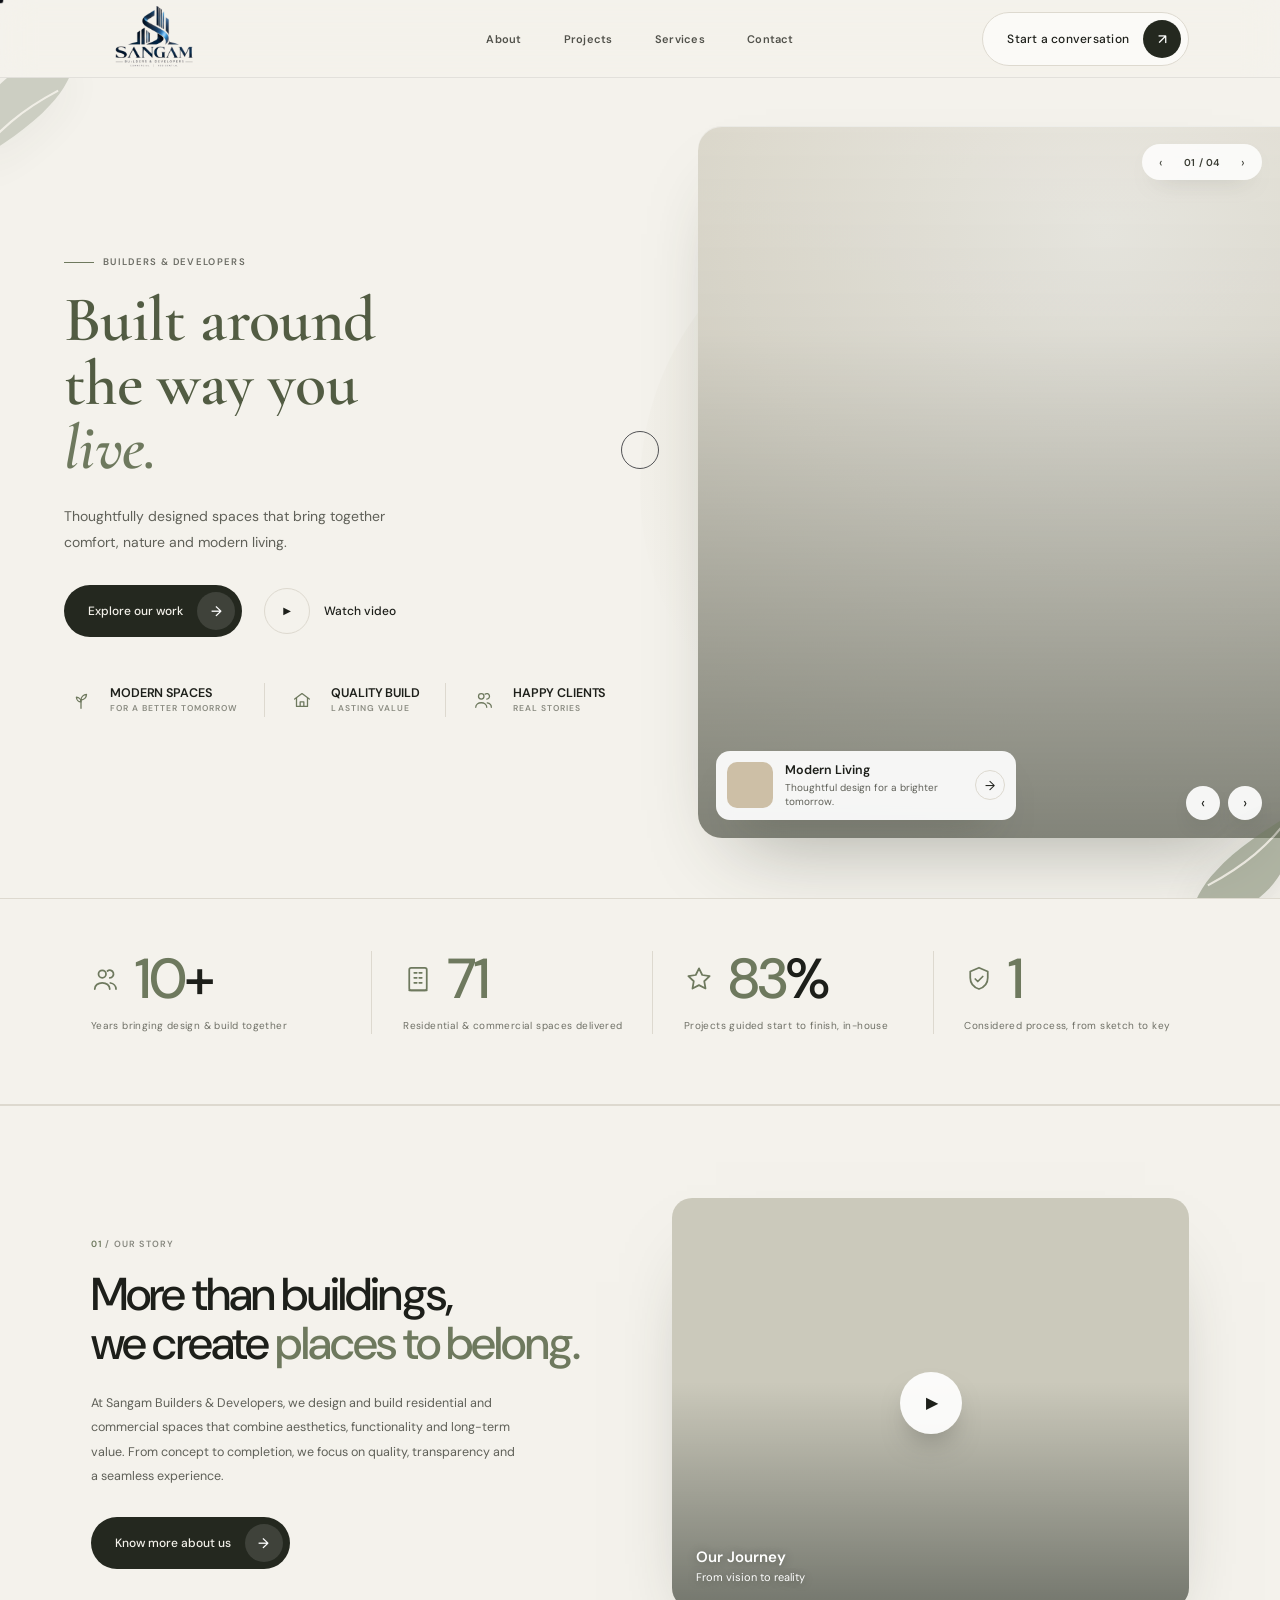
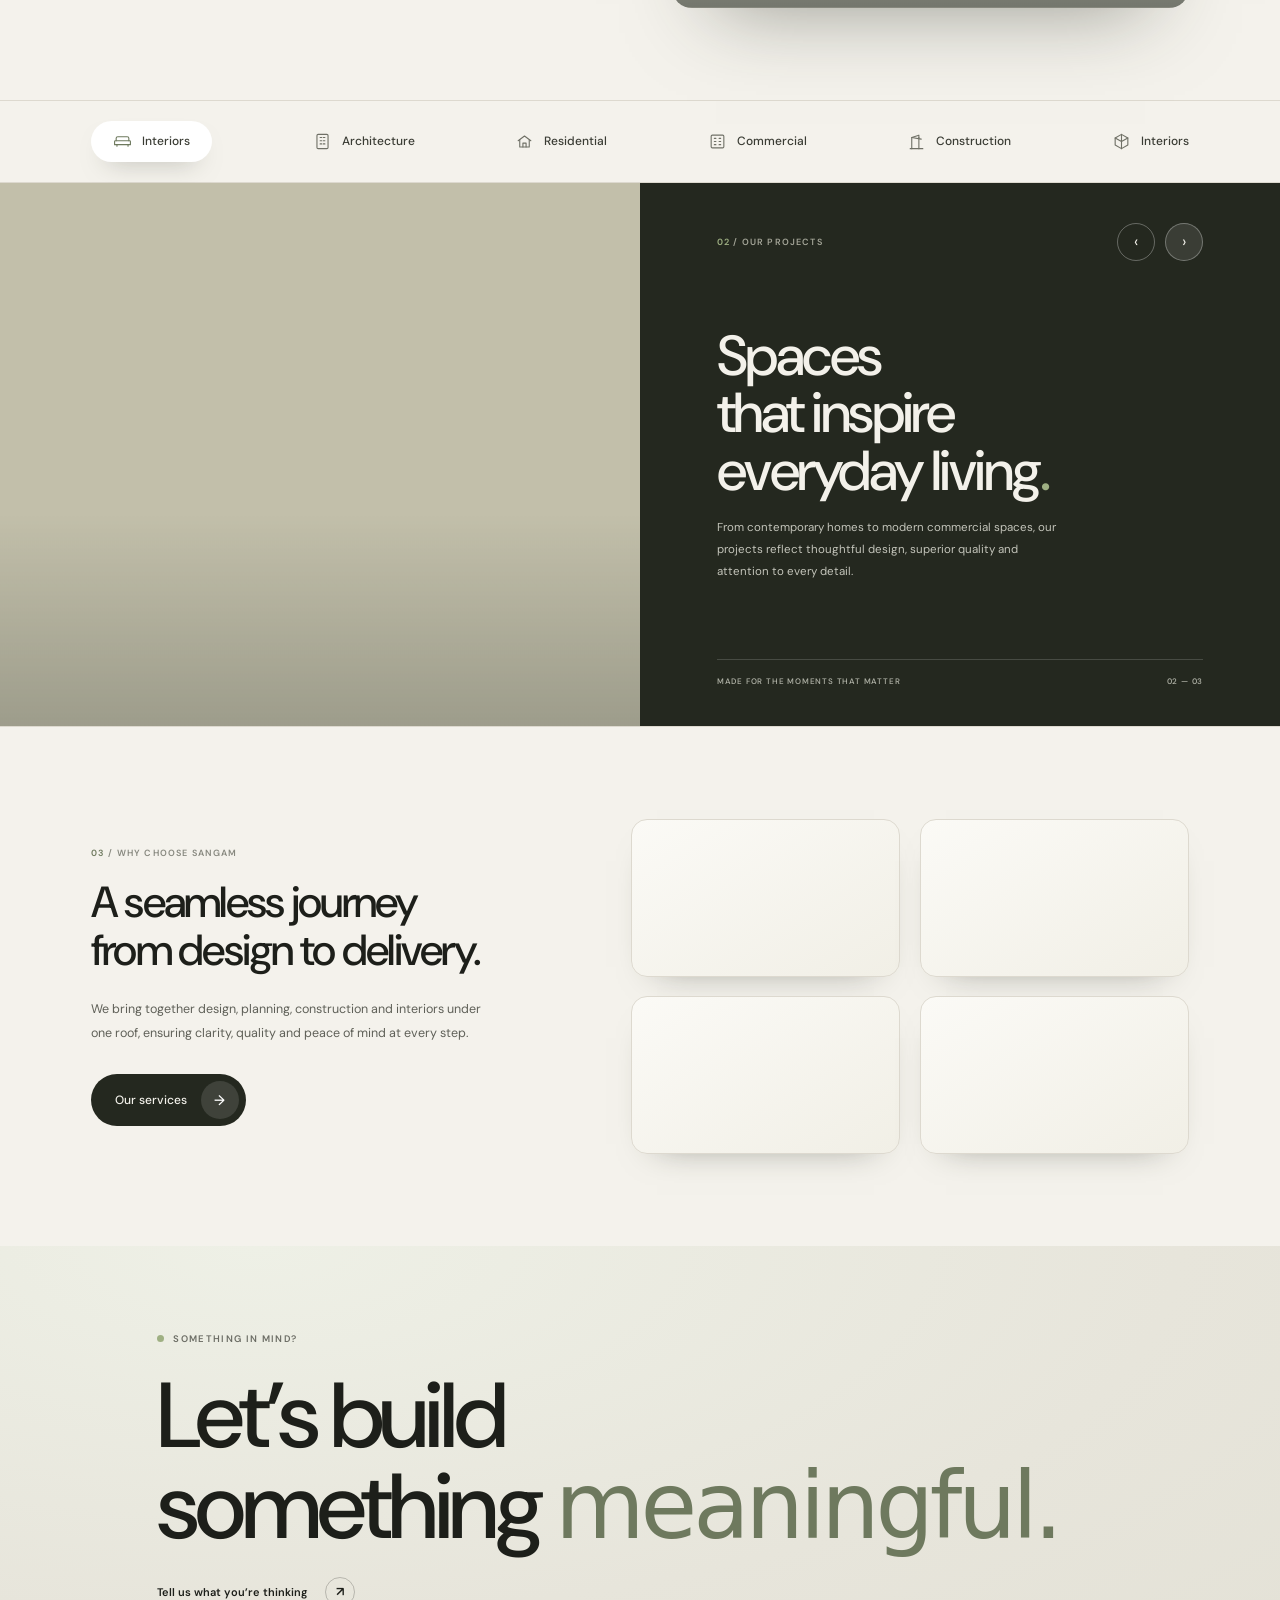
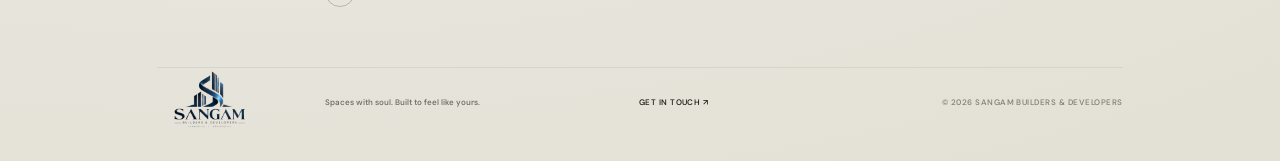
==== commit a92c9471: "changes" ====
--- a/index.html
+++ b/index.html
@@ -132,16 +132,6 @@
 
       <!-- ============== STATS : animated counters ============== -->
       <section class="stats" aria-label="Sangam at a glance">
-<<<<<<< HEAD
-        <header class="stats__intro">
-          <div class="stats__heading">
-            <span class="eyebrow"><span class="live-dot"></span> Built on trust</span>
-            <h2>A little proof.<br />A lot of <em>care.</em></h2>
-          </div>
-          <p>From the first sketch to the final detail, thoughtful design and careful building shape every space we create.</p>
-        </header>
-=======
->>>>>>> a0ead2ee7d4157b6dd052671ab745873b825dadc
         <div class="stat reveal">
           <span class="stat__icon" aria-hidden="true">
             <svg viewBox="0 0 24 24" fill="none" stroke="currentColor" stroke-width="1.4" stroke-linecap="round" stroke-linejoin="round"><circle cx="9" cy="8" r="3"/><path d="M15 11a3 3 0 1 0-1.8-5.4"/><path d="M3 20c0-3 2.7-5 6-5s6 2 6 5"/><path d="M15.5 15.2c2.5.4 4.5 2.3 4.5 4.8"/></svg>
@@ -175,18 +165,6 @@
       <!-- ============== OUR STORY ============== -->
       <section class="story" id="story">
         <div class="story__text">
-<<<<<<< HEAD
-          <span class="eyebrow reveal"><span class="live-dot"></span> A little about us</span>
-          <h2 class="reveal" style="--delay:80ms">Good places<br />start with <span>good people.</span></h2>
-          <p class="story__subtitle reveal" style="--delay:140ms">Spaces with soul, built to feel like yours.</p>
-          <p class="story__description reveal" style="--delay:200ms">We bring people, thoughtful design and considered building together to create places that feel good to come home to.</p>
-          <a class="text-link reveal" style="--delay:260ms" href="./about.html">Get to know us <span aria-hidden="true">↗</span></a>
-        </div>
-        <video class="story__media story__video reveal-scale" data-tilt="3" controls muted loop playsinline preload="metadata" poster="https://images.unsplash.com/photo-1600566753086-00f18fb6b3ea?auto=format&amp;fit=crop&amp;w=1800&amp;q=85" aria-label="A look at considered modern living spaces">
-          <source src="./img/VID_20261008_050109_842.mp4" type="video/mp4" />
-          Your browser does not support the video element.
-        </video>
-=======
           <div class="section-index reveal"><span>01</span> / OUR STORY</div>
           <h2 class="reveal">More than buildings,<br />we create <span>places to belong.</span></h2>
           <p class="reveal" style="--delay:80ms">At Sangam Builders &amp; Developers, we design and build residential and commercial spaces that combine aesthetics, functionality and long-term value. From concept to completion, we focus on quality, transparency and a seamless experience.</p>
@@ -199,7 +177,6 @@
           <span class="story__play" aria-hidden="true">▶</span>
           <span class="story__caption"><strong>Our Journey</strong>From vision to reality</span>
         </div>
->>>>>>> a0ead2ee7d4157b6dd052671ab745873b825dadc
       </section>
 
       <!-- ============== CATEGORY TABS ============== -->
@@ -298,78 +275,6 @@
       <section class="contact" id="contact">
         <div class="contact__main reveal">
           <span class="eyebrow"><span class="live-dot"></span> Something in mind?</span>
-<<<<<<< HEAD
-          <h2>Let’s build<br />something<br /><em>meaningful.</em></h2>
-          <a class="contact__link" href="mailto:hello@sangambuilders.com?subject=Let%27s%20talk%20about%20a%20project" data-magnetic="0.2">
-            <span>Tell us what you’re thinking</span><span class="arrow-icon" aria-hidden="true">→</span>
-          </a>
-        </div>
-      </section>
-    </main>
-    <footer class="site-footer site-footer--redesign">
-      <div class="site-footer__main">
-        <div class="site-footer__brand-column">
-          <a class="footer__brand" href="./index.html" aria-label="Sangam Builders & Developers home">
-            <img class="footer__logo" src="./img/Sangam_Builders_Luxury_Wall_Sign-removebg-preview.png" alt="" />
-          </a>
-          <p>Thoughtfully designed spaces for modern living. We build homes, workplaces and communities that last.</p>
-          <ul class="site-footer__social" aria-label="Social media">
-            <li>
-              <a href="#" aria-label="Facebook">
-                <svg viewBox="0 0 24 24" width="17" height="17" fill="currentColor" aria-hidden="true"><path d="M13.5 21v-7h2.4l.4-2.8h-2.8V9.4c0-.8.2-1.4 1.4-1.4h1.5V5.5c-.3 0-1.2-.1-2.2-.1-2.2 0-3.7 1.3-3.7 3.8v2H8.3V14h2.6v7h2.6z"/></svg>
-              </a>
-            </li>
-            <li>
-              <a href="#" aria-label="Instagram">
-                <svg viewBox="0 0 24 24" width="17" height="17" fill="none" stroke="currentColor" stroke-width="1.7" aria-hidden="true"><rect x="3.5" y="3.5" width="17" height="17" rx="4.5"/><circle cx="12" cy="12" r="3.8"/><circle cx="17" cy="7" r="1.1" fill="currentColor" stroke="none"/></svg>
-              </a>
-            </li>
-            <li>
-              <a href="#" aria-label="YouTube">
-                <svg viewBox="0 0 24 24" width="17" height="17" fill="currentColor" aria-hidden="true"><path d="M22 8.2a2.6 2.6 0 0 0-1.8-1.8C18.6 6 12 6 12 6s-6.6 0-8.2.4A2.6 2.6 0 0 0 2 8.2 27 27 0 0 0 1.6 12 27 27 0 0 0 2 15.8a2.6 2.6 0 0 0 1.8 1.8C5.4 18 12 18 12 18s6.6 0 8.2-.4a2.6 2.6 0 0 0 1.8-1.8A27 27 0 0 0 22.4 12 27 27 0 0 0 22 8.2zM10 15V9l5.2 3L10 15z"/></svg>
-              </a>
-            </li>
-            <li>
-              <a href="#" aria-label="LinkedIn">
-                <svg viewBox="0 0 24 24" width="17" height="17" fill="currentColor" aria-hidden="true"><path d="M6.9 8.2H4V20h2.9V8.2zM5.4 3.5a1.7 1.7 0 1 0 0 3.4 1.7 1.7 0 0 0 0-3.4zM20 20h-2.9v-5.9c0-1.4 0-3.2-2-3.2s-2.3 1.5-2.3 3.1V20H10V8.2h2.8v1.6h.1c.4-.7 1.3-1.6 2.9-1.6 3.1 0 3.7 2 3.7 4.7V20z"/></svg>
-              </a>
-            </li>
-          </ul>
-        </div>
-        <nav class="site-footer__column" aria-label="Quick links">
-          <h2>Quick links</h2>
-          <a href="./index.html">Home <span aria-hidden="true">↗</span></a>
-          <a href="./about.html">About <span aria-hidden="true">↗</span></a>
-          <a href="./projects.html">Projects <span aria-hidden="true">↗</span></a>
-          <a href="./services.html">Services <span aria-hidden="true">↗</span></a>
-          <a href="./contact.html">Contact <span aria-hidden="true">↗</span></a>
-        </nav>
-        <nav class="site-footer__column" aria-label="Our services">
-          <h2>Our services</h2>
-          <a href="./services.html">Architectural design <span aria-hidden="true">↗</span></a>
-          <a href="./services.html">Residential building <span aria-hidden="true">↗</span></a>
-          <a href="./services.html">Commercial projects <span aria-hidden="true">↗</span></a>
-          <a href="./services.html">Construction &amp; delivery <span aria-hidden="true">↗</span></a>
-        </nav>
-        <div class="site-footer__column site-footer__contact">
-          <h2>Contact us</h2>
-          <a href="tel:+919876543210"><span class="site-footer__contact-icon" aria-hidden="true">☎</span><span>+91 98765 43210</span></a>
-          <a href="mailto:hello@sangambuilders.com"><span class="site-footer__contact-icon" aria-hidden="true">✉</span><span>hello@sangambuilders.com</span></a>
-          <a href="https://maps.google.com/?q=Ahmedabad%2C+Gujarat%2C+India" target="_blank" rel="noopener noreferrer"><span class="site-footer__contact-icon" aria-hidden="true">⌖</span><span>Ahmedabad, Gujarat, India</span></a>
-          <span class="site-footer__hours"><span class="site-footer__contact-icon" aria-hidden="true">◷</span><span>Mon – Sat, 10:30 AM – 6:30 PM</span></span>
-        </div>
-      </div>
-      <div class="site-footer__bottom">
-        <span class="footer__copyright">© <span id="current-year">2026</span> Sangam Builders &amp; Developers</span>
-        <span class="site-footer__bottom-tagline"><span aria-hidden="true"></span> Spaces with soul. Built to feel like yours.</span>
-        <a href="mailto:hello@sangambuilders.com">Get in touch ↗</a>
-      </div>
-    </footer>
-    <a class="whatsapp-float" href="https://wa.me/919876543210?text=Hi%20Sangam%20Builders%2C%20I%27d%20like%20to%20discuss%20a%20project." target="_blank" rel="noopener noreferrer" aria-label="Chat with us on WhatsApp">
-      <span class="whatsapp-float__label">Chat with us</span>
-      <svg viewBox="0 0 32 32" width="30" height="30" fill="currentColor" aria-hidden="true"><path d="M16.001 3.2C9.065 3.2 3.2 9.065 3.2 16c0 2.262.602 4.47 1.744 6.414L3.2 28.8l6.54-1.714A12.74 12.74 0 0 0 16 28.8C22.935 28.8 28.8 22.935 28.8 16S22.935 3.2 16.001 3.2zm0 23.04a10.6 10.6 0 0 1-5.4-1.477l-.387-.23-4.012 1.052 1.07-3.91-.252-.401A10.56 10.56 0 0 1 5.44 16c0-5.83 4.73-10.56 10.56-10.56 2.82 0 5.47 1.098 7.465 3.093A10.49 10.49 0 0 1 26.56 16c0 5.83-4.73 10.24-10.56 10.24zm5.797-7.9c-.317-.159-1.877-.926-2.168-1.032-.29-.106-.502-.159-.714.16-.211.317-.82 1.03-1.005 1.242-.185.212-.37.238-.687.08-.317-.16-1.34-.494-2.552-1.575-.943-.841-1.58-1.88-1.765-2.197-.185-.317-.02-.489.14-.647.144-.143.317-.37.476-.555.159-.185.211-.317.317-.529.106-.212.053-.397-.026-.556-.08-.159-.714-1.72-.978-2.356-.257-.618-.519-.534-.714-.544l-.608-.011c-.212 0-.555.08-.846.397-.29.317-1.11 1.085-1.11 2.646 0 1.561 1.136 3.069 1.295 3.281.159.212 2.236 3.414 5.417 4.787.757.327 1.348.522 1.808.668.76.242 1.451.208 1.998.126.61-.091 1.877-.767 2.142-1.508.264-.741.264-1.376.185-1.508-.079-.132-.29-.212-.608-.37z"/></svg>
-    </a>
-=======
           <h2>Let’s build<br />something <em>meaningful.</em></h2>
           <a class="contact__link" href="mailto:hello@sangambuilders.com?subject=Let%27s%20talk%20about%20a%20project" data-magnetic="0.2">
             <span>Tell us what you’re thinking</span><span class="arrow-icon" aria-hidden="true">↗</span>
@@ -385,6 +290,5 @@
         </footer>
       </section>
     </main>
->>>>>>> a0ead2ee7d4157b6dd052671ab745873b825dadc
   </body>
 </html>
--- a/styles.css
+++ b/styles.css
@@ -27,14 +27,7 @@
   --coal: #24281f;
   --coal-2: #2e332a;
 
-<<<<<<< HEAD
-  --container: 1600px;
-  /* One shared horizontal gutter so every section lines up to the same edge */
-  --gutter: clamp(24px, 6.6vw, 112px);
-  --page-gutter: max(var(--gutter), calc((100vw - var(--container)) / 2 + var(--gutter)));
-=======
   --container: 100%;
->>>>>>> a0ead2ee7d4157b6dd052671ab745873b825dadc
   --font: "DM Sans", system-ui, sans-serif;
   --font-serif: "Cormorant Garamond", Georgia, "Times New Roman", serif;
 
@@ -51,13 +44,7 @@
   scroll-padding-top: 90px;
 }
 
-<<<<<<< HEAD
-* {
-  box-sizing: border-box;
-}
-=======
 * { box-sizing: border-box; }
->>>>>>> a0ead2ee7d4157b6dd052671ab745873b825dadc
 
 body {
   margin: 0;
@@ -66,42 +53,6 @@
   overflow-x: hidden;
 }
 
-<<<<<<< HEAD
-a {
-  color: inherit;
-  text-decoration: none;
-}
-
-button {
-  font: inherit;
-}
-
-img {
-  max-width: 100%;
-}
-
-::selection {
-  background: #d4ddc3;
-  color: var(--ink);
-}
-
-::-webkit-scrollbar {
-  width: 10px;
-}
-
-::-webkit-scrollbar-track {
-  background: var(--paper-2);
-}
-
-::-webkit-scrollbar-thumb {
-  background: #c3c0b4;
-  border-radius: 10px;
-}
-
-::-webkit-scrollbar-thumb:hover {
-  background: var(--olive);
-}
-=======
 a { color: inherit; text-decoration: none; }
 button { font: inherit; }
 img { max-width: 100%; }
@@ -112,41 +63,23 @@
 ::-webkit-scrollbar-track { background: var(--paper-2); }
 ::-webkit-scrollbar-thumb { background: #c3c0b4; border-radius: 10px; }
 ::-webkit-scrollbar-thumb:hover { background: var(--olive); }
->>>>>>> a0ead2ee7d4157b6dd052671ab745873b825dadc
 
 .skip-link {
   position: fixed;
   z-index: 100;
-<<<<<<< HEAD
-  top: 12px;
-  left: 12px;
-=======
   top: 12px; left: 12px;
->>>>>>> a0ead2ee7d4157b6dd052671ab745873b825dadc
   padding: 12px 16px;
   transform: translateY(-180%);
   background: #fff;
   border-radius: 8px;
 }
-<<<<<<< HEAD
-
-.skip-link:focus {
-  transform: translateY(0);
-}
-=======
 .skip-link:focus { transform: translateY(0); }
->>>>>>> a0ead2ee7d4157b6dd052671ab745873b825dadc
 
 /* ---------- Scroll progress bar ---------- */
 .scroll-progress {
   position: fixed;
   z-index: 60;
-<<<<<<< HEAD
-  top: 0;
-  left: 0;
-=======
   top: 0; left: 0;
->>>>>>> a0ead2ee7d4157b6dd052671ab745873b825dadc
   height: 3px;
   width: 0%;
   background: linear-gradient(90deg, var(--olive), var(--olive-bright));
@@ -157,71 +90,26 @@
 .cursor-dot,
 .cursor-ring {
   position: fixed;
-<<<<<<< HEAD
-  top: 0;
-  left: 0;
-=======
   top: 0; left: 0;
->>>>>>> a0ead2ee7d4157b6dd052671ab745873b825dadc
   z-index: 90;
   pointer-events: none;
   border-radius: 50%;
   mix-blend-mode: difference;
   will-change: transform;
 }
-<<<<<<< HEAD
-
-.cursor-dot {
-  width: 7px;
-  height: 7px;
-  background: #fff;
-  transform: translate(-50%, -50%);
-}
-
-.cursor-ring {
-  width: 38px;
-  height: 38px;
-=======
 .cursor-dot { width: 7px; height: 7px; background: #fff; transform: translate(-50%, -50%); }
 .cursor-ring {
   width: 38px; height: 38px;
->>>>>>> a0ead2ee7d4157b6dd052671ab745873b825dadc
   border: 1px solid rgb(255 255 255 / 70%);
   transform: translate(-50%, -50%);
   transition: width 220ms var(--ease), height 220ms var(--ease), opacity 220ms var(--ease);
 }
-<<<<<<< HEAD
-
-.cursor-ring.is-hover {
-  width: 62px;
-  height: 62px;
-  opacity: .6;
-}
-
-body.has-cursor {
-  cursor: none;
-}
-
-body.has-cursor a,
-body.has-cursor button {
-  cursor: none;
-}
-
-@media (hover: none),
-(pointer: coarse) {
-
-  .cursor-dot,
-  .cursor-ring {
-    display: none !important;
-  }
-=======
 .cursor-ring.is-hover { width: 62px; height: 62px; opacity: .6; }
 body.has-cursor { cursor: none; }
 body.has-cursor a,
 body.has-cursor button { cursor: none; }
 @media (hover: none), (pointer: coarse) {
   .cursor-dot, .cursor-ring { display: none !important; }
->>>>>>> a0ead2ee7d4157b6dd052671ab745873b825dadc
 }
 
 /* ---------- Header ---------- */
@@ -229,61 +117,17 @@
   position: sticky;
   top: 0;
   z-index: 50;
-<<<<<<< HEAD
-  display: flex;
-  justify-content: space-between;
-  align-items: center;
-  min-height: 78px;
-  padding: 0 var(--page-gutter);
-=======
   display: grid;
   grid-template-columns: 1fr auto 1fr;
   align-items: center;
   min-height: 78px;
   padding: 0 clamp(20px, 7.1vw, 104px);
->>>>>>> a0ead2ee7d4157b6dd052671ab745873b825dadc
   background: rgb(244 242 236 / 72%);
   backdrop-filter: blur(16px) saturate(140%);
   -webkit-backdrop-filter: blur(16px) saturate(140%);
   border-bottom: 1px solid rgb(29 31 26 / 8%);
 }
 
-<<<<<<< HEAD
-.header>.brand {
-  margin-right: auto;
-}
-
-.header>.nav {
-  position: absolute;
-  left: 50%;
-  transform: translateX(-50%);
-}
-
-.brand {
-  display: block;
-  width: 126px;
-  flex: none;
-}
-
-.brand__logo {
-  display: block;
-  width: 100%;
-  height: 72px;
-  object-fit: contain;
-}
-
-.nav {
-  display: flex;
-  justify-content: center;
-  gap: clamp(20px, 3vw, 46px);
-}
-
-.nav a {
-  position: relative;
-  font-size: 14px;
-  font-weight: 600;
-  letter-spacing: .02em;
-=======
 .brand { justify-self: start; display: grid; width: 126px; }
 .brand__logo { display: block; width: 100%; height: 72px; object-fit: contain; }
 
@@ -291,61 +135,19 @@
 .nav a {
   position: relative;
   font-size: 11px; font-weight: 600; letter-spacing: .02em;
->>>>>>> a0ead2ee7d4157b6dd052671ab745873b825dadc
   color: #51524b;
   padding: 6px 2px;
   transition: color 200ms var(--ease);
 }
-<<<<<<< HEAD
-
-.nav a::after {
-  content: "";
-  position: absolute;
-  left: 0;
-  bottom: 0;
-  width: 100%;
-  height: 1px;
-=======
 .nav a::after {
   content: "";
   position: absolute; left: 0; bottom: 0;
   width: 100%; height: 1px;
->>>>>>> a0ead2ee7d4157b6dd052671ab745873b825dadc
   background: var(--olive);
   transform: scaleX(0);
   transform-origin: right;
   transition: transform 260ms var(--ease);
 }
-<<<<<<< HEAD
-
-.nav a:hover::after,
-.nav a[aria-current="page"]::after {
-  transform: scaleX(1);
-  transform-origin: left;
-}
-
-.nav a:hover,
-.nav a[aria-current="page"] {
-  color: var(--olive);
-}
-
-.header__cta {
-  margin-left: auto;
-  display: inline-flex;
-  align-items: center;
-  gap: 12px;
-  font-size: 11px;
-  font-weight: 600;
-  letter-spacing: .02em;
-}
-
-.arrow-icon {
-  display: flex;
-  align-items: center;
-  justify-content: center;
-  width: 30px;
-  height: 30px;
-=======
 .nav a:hover::after,
 .nav a[aria-current="page"]::after { transform: scaleX(1); transform-origin: left; }
 .nav a:hover, .nav a[aria-current="page"] { color: var(--olive); }
@@ -359,72 +161,32 @@
 .arrow-icon {
   display: grid; place-items: center;
   width: 30px; height: 30px;
->>>>>>> a0ead2ee7d4157b6dd052671ab745873b825dadc
   border: 1px solid rgb(29 31 26 / 24%);
   border-radius: 50%;
   font-size: 13px;
   transition: background 220ms var(--ease), color 220ms var(--ease), transform 220ms var(--ease);
 }
-<<<<<<< HEAD
-
-=======
->>>>>>> a0ead2ee7d4157b6dd052671ab745873b825dadc
 .header__cta:hover .arrow-icon,
 .project-link:hover .arrow-icon,
 .contact__link:hover .arrow-icon,
 .form-submit:hover .arrow-icon {
   transform: translate(3px, -3px) rotate(8deg);
-<<<<<<< HEAD
-  background: var(--ink);
-  color: #fff;
-}
-
-.menu-toggle {
-  display: none;
-}
-=======
   background: var(--ink); color: #fff;
 }
 
 .menu-toggle { display: none; }
->>>>>>> a0ead2ee7d4157b6dd052671ab745873b825dadc
 
 /* =========================================================================
    HERO — real 3D canvas
    ========================================================================= */
 .hero {
   position: relative;
-<<<<<<< HEAD
-  display: flex;
-=======
   display: grid;
   grid-template-columns: 1fr 1fr;
->>>>>>> a0ead2ee7d4157b6dd052671ab745873b825dadc
   align-items: center;
   gap: clamp(24px, 4vw, 56px);
   width: 100%;
   min-height: min(820px, calc(100svh - 78px));
-<<<<<<< HEAD
-  padding: clamp(40px, 5vw, 64px) var(--gutter) clamp(52px, 5vw, 72px);
-  overflow: hidden;
-}
-
-.hero__copy {
-  position: relative;
-  z-index: 3;
-  flex: 1 1 0;
-  min-width: 0;
-}
-
-/* ---------- Hero decorative backdrop ---------- */
-.hero__orb {
-  position: absolute;
-  z-index: 0;
-  top: 50%;
-  right: clamp(-60px, 4vw, 140px);
-  width: clamp(380px, 46vw, 680px);
-  aspect-ratio: 1;
-=======
   /* left gutter for copy, image bleeds to the right edge so its background is never cut */
   padding: 48px 0 60px clamp(20px, 5vw, 80px);
   overflow: hidden;
@@ -437,16 +199,11 @@
   position: absolute; z-index: 0;
   top: 50%; right: clamp(-60px, 4vw, 140px);
   width: clamp(380px, 46vw, 680px); aspect-ratio: 1;
->>>>>>> a0ead2ee7d4157b6dd052671ab745873b825dadc
   transform: translateY(-50%);
   border-radius: 50%;
   background: radial-gradient(circle at 50% 40%, rgb(255 255 255 / 55%) 0%, rgb(234 231 221 / 55%) 48%, rgb(234 231 221 / 0%) 72%);
   pointer-events: none;
 }
-<<<<<<< HEAD
-
-=======
->>>>>>> a0ead2ee7d4157b6dd052671ab745873b825dadc
 .hero__leaf {
   position: absolute;
   width: clamp(90px, 10vw, 150px);
@@ -454,78 +211,6 @@
   pointer-events: none;
   animation: leaf-sway 7s var(--ease) infinite;
 }
-<<<<<<< HEAD
-
-.hero__leaf svg {
-  display: block;
-  width: 100%;
-  filter: drop-shadow(0 12px 22px rgb(45 50 38 / 18%));
-}
-
-/* top-left sits behind the copy so it never covers the headline */
-.hero__leaf--tl {
-  z-index: 1;
-  top: -30px;
-  left: -40px;
-  opacity: .32;
-  animation-name: leaf-sway-tl;
-}
-
-/* bottom-right drapes over the image corner */
-.hero__leaf--br {
-  z-index: 4;
-  right: -26px;
-  bottom: -30px;
-  opacity: .55;
-  animation-name: leaf-sway-br;
-  animation-delay: -3.5s;
-}
-
-@keyframes leaf-sway-tl {
-
-  0%,
-  100% {
-    transform: rotate(-8deg) translateY(0);
-  }
-
-  50% {
-    transform: rotate(-3deg) translateY(8px);
-  }
-}
-
-@keyframes leaf-sway-br {
-
-  0%,
-  100% {
-    transform: rotate(6deg) translateY(0);
-  }
-
-  50% {
-    transform: rotate(1deg) translateY(-8px);
-  }
-}
-
-.eyebrow {
-  display: inline-flex;
-  align-items: center;
-  gap: 10px;
-  color: #6b6c64;
-  font-size: 10.5px;
-  font-weight: 600;
-  letter-spacing: .16em;
-  text-transform: uppercase;
-}
-
-.eyebrow--light {
-  color: #c0c7b2;
-}
-
-.eyebrow__line {
-  display: inline-block;
-  width: 30px;
-  height: 1.5px;
-  flex: none;
-=======
 .hero__leaf svg { display: block; width: 100%; filter: drop-shadow(0 12px 22px rgb(45 50 38 / 18%)); }
 /* top-left sits behind the copy so it never covers the headline */
 .hero__leaf--tl { z-index: 1; top: -30px; left: -40px; opacity: .32; animation-name: leaf-sway-tl; }
@@ -548,43 +233,19 @@
 .eyebrow--light { color: #c0c7b2; }
 .eyebrow__line {
   display: inline-block; width: 30px; height: 1.5px; flex: none;
->>>>>>> a0ead2ee7d4157b6dd052671ab745873b825dadc
   background: var(--olive);
 }
 
 .live-dot {
-<<<<<<< HEAD
-  display: inline-block;
-  width: 7px;
-  height: 7px;
-  border-radius: 50%;
-=======
   display: inline-block; width: 7px; height: 7px; border-radius: 50%;
->>>>>>> a0ead2ee7d4157b6dd052671ab745873b825dadc
   background: var(--olive-bright);
   box-shadow: 0 0 0 0 rgb(159 176 131 / 70%);
   animation: pulse 2.4s var(--ease) infinite;
 }
-<<<<<<< HEAD
-
-@keyframes pulse {
-  0% {
-    box-shadow: 0 0 0 0 rgb(159 176 131 / 60%);
-  }
-
-  70% {
-    box-shadow: 0 0 0 10px rgb(159 176 131 / 0%);
-  }
-
-  100% {
-    box-shadow: 0 0 0 0 rgb(159 176 131 / 0%);
-  }
-=======
 @keyframes pulse {
   0% { box-shadow: 0 0 0 0 rgb(159 176 131 / 60%); }
   70% { box-shadow: 0 0 0 10px rgb(159 176 131 / 0%); }
   100% { box-shadow: 0 0 0 0 rgb(159 176 131 / 0%); }
->>>>>>> a0ead2ee7d4157b6dd052671ab745873b825dadc
 }
 
 .hero h1 {
@@ -596,78 +257,20 @@
   line-height: 1.0;
   color: var(--olive-deep);
 }
-<<<<<<< HEAD
-
-.hero h1 em {
-  color: var(--olive);
-  font-style: italic;
-  font-weight: 600;
-}
-
-.contact h2 em {
-  color: var(--olive);
-  font-style: italic;
-  font-weight: 500;
-}
-
-/* Per-word reveal */
-.reveal-line {
-  display: block;
-  overflow: hidden;
-}
-
-=======
 .hero h1 em { color: var(--olive); font-style: italic; font-weight: 600; }
 .contact h2 em { color: var(--olive); font-style: italic; font-weight: 500; }
 
 /* Per-word reveal */
 .reveal-line { display: block; overflow: hidden; }
->>>>>>> a0ead2ee7d4157b6dd052671ab745873b825dadc
 .reveal-word {
   display: inline-block;
   transform: translateY(105%);
   opacity: 0;
 }
-<<<<<<< HEAD
-
-=======
->>>>>>> a0ead2ee7d4157b6dd052671ab745873b825dadc
 .is-ready .reveal-word {
   animation: word-up 0.9s var(--ease-out) forwards;
   animation-delay: var(--d, 0ms);
 }
-<<<<<<< HEAD
-
-@keyframes word-up {
-  to {
-    transform: translateY(0);
-    opacity: 1;
-  }
-}
-
-.hero__bottom {
-  display: flex;
-  align-items: center;
-  justify-content: space-between;
-  width: min(340px, 90%);
-}
-
-.hero__bottom p {
-  margin: 0;
-  color: #5f6058;
-  font-size: 12px;
-  line-height: 1.85;
-}
-
-.round-link {
-  display: flex;
-  align-items: center;
-  justify-content: center;
-  width: 46px;
-  height: 46px;
-  border: 1px solid var(--line);
-  border-radius: 50%;
-=======
 @keyframes word-up { to { transform: translateY(0); opacity: 1; } }
 
 .hero__bottom {
@@ -680,44 +283,17 @@
   display: grid; place-items: center;
   width: 46px; height: 46px;
   border: 1px solid var(--line); border-radius: 50%;
->>>>>>> a0ead2ee7d4157b6dd052671ab745873b825dadc
   font-size: 17px;
   transition: border-color 220ms var(--ease), background 220ms var(--ease), color 220ms var(--ease);
   animation: bob 2.6s var(--ease) infinite;
 }
-<<<<<<< HEAD
-
-.round-link:hover {
-  border-color: var(--ink);
-  background: var(--ink);
-  color: #fff;
-}
-
-@keyframes bob {
-
-  0%,
-  100% {
-    transform: translateY(0);
-  }
-
-  50% {
-    transform: translateY(5px);
-  }
-}
-=======
 .round-link:hover { border-color: var(--ink); background: var(--ink); color: #fff; }
 @keyframes bob { 0%,100% { transform: translateY(0); } 50% { transform: translateY(5px); } }
->>>>>>> a0ead2ee7d4157b6dd052671ab745873b825dadc
 
 /* 3D stage */
 .hero-stage {
   position: relative;
   align-self: stretch;
-<<<<<<< HEAD
-  flex: 1 1 0;
-  min-width: 0;
-=======
->>>>>>> a0ead2ee7d4157b6dd052671ab745873b825dadc
   min-height: clamp(360px, 44vw, 640px);
   border-radius: 24px 0 0 24px;
   overflow: hidden;
@@ -728,15 +304,8 @@
     0 40px 80px -40px rgb(45 50 38 / 40%);
   isolation: isolate;
 }
-<<<<<<< HEAD
-
-.hero-stage--static .stage-visual {
-  position: absolute;
-  inset: 0;
-=======
 .hero-stage--static .stage-visual {
   position: absolute; inset: 0;
->>>>>>> a0ead2ee7d4157b6dd052671ab745873b825dadc
   background-image:
     linear-gradient(180deg, rgb(19 29 24 / 4%) 0%, rgb(19 29 24 / 8%) 30%, rgb(19 29 24 / 46%) 100%),
     url("https://images.unsplash.com/photo-1613490493576-7fde63acd811?auto=format&fit=crop&w=1600&q=80");
@@ -745,139 +314,14 @@
   transform: scale(1.08);
   transition: transform 1.2s var(--ease-out);
 }
-<<<<<<< HEAD
-
-.hero-stage:hover .stage-visual {
-  transform: scale(1.12);
-}
-
-.hero-stage__canvas {
-  position: absolute;
-  inset: 0;
-  width: 100%;
-  height: 100%;
-=======
 .hero-stage:hover .stage-visual { transform: scale(1.12); }
 .hero-stage__canvas {
   position: absolute; inset: 0;
   width: 100%; height: 100%;
->>>>>>> a0ead2ee7d4157b6dd052671ab745873b825dadc
   display: block;
   touch-action: pan-y;
   cursor: grab;
 }
-<<<<<<< HEAD
-
-.hero-stage__canvas:active {
-  cursor: grabbing;
-}
-
-.stage-label {
-  position: absolute;
-  left: 20px;
-  right: 20px;
-  z-index: 2;
-  display: flex;
-  align-items: center;
-  justify-content: space-between;
-  color: #6e6e66;
-  font-size: 8.5px;
-  font-weight: 600;
-  letter-spacing: .12em;
-  pointer-events: none;
-}
-
-.stage-label--top {
-  top: 18px;
-}
-
-.stage-label--bottom {
-  bottom: 18px;
-}
-
-.stage-label--bottom span:first-child {
-  display: flex;
-  align-items: center;
-  gap: 8px;
-  color: #4a4d41;
-}
-
-.stage-dot {
-  width: 6px;
-  height: 6px;
-  border-radius: 50%;
-  background: var(--olive-bright);
-}
-
-.stage-loader {
-  position: absolute;
-  inset: 0;
-  z-index: 3;
-  display: flex;
-  align-items: center;
-  justify-content: center;
-  background: #e9e5da;
-  transition: opacity 600ms var(--ease), visibility 600ms var(--ease);
-}
-
-.stage-loader.is-done {
-  opacity: 0;
-  visibility: hidden;
-}
-
-.stage-loader span {
-  font-size: 9px;
-  letter-spacing: .25em;
-  color: #8b8c82;
-  text-transform: uppercase;
-}
-
-.stage-loader span::after {
-  content: "";
-  display: inline-block;
-  width: 1em;
-  text-align: left;
-  animation: dots 1.4s steps(4) infinite;
-}
-
-@keyframes dots {
-  0% {
-    content: "";
-  }
-
-  25% {
-    content: ".";
-  }
-
-  50% {
-    content: "..";
-  }
-
-  75% {
-    content: "...";
-  }
-}
-
-.side-note {
-  position: absolute;
-  right: 2%;
-  bottom: 44px;
-  z-index: 3;
-  display: flex;
-  flex-direction: column;
-  gap: 10px;
-  color: #74756d;
-  font-size: 8px;
-  font-weight: 600;
-  letter-spacing: .12em;
-  line-height: 1.8;
-}
-
-.side-note span:last-child {
-  color: var(--olive);
-  font-size: 16px;
-}
-=======
 .hero-stage__canvas:active { cursor: grabbing; }
 
 .stage-label {
@@ -914,165 +358,11 @@
   color: #74756d; font-size: 8px; font-weight: 600; letter-spacing: .12em; line-height: 1.8;
 }
 .side-note span:last-child { color: var(--olive); font-size: 16px; }
->>>>>>> a0ead2ee7d4157b6dd052671ab745873b825dadc
 
 /* =========================================================================
    STATS — animated counters
    ========================================================================= */
 .stats {
-<<<<<<< HEAD
-  width: 100%;
-  padding: 70px var(--page-gutter) 82px;
-  display: flex;
-  flex-wrap: wrap;
-  gap: 18px;
-}
-
-.stats__intro {
-  display: flex;
-  flex: 1 0 100%;
-  align-items: flex-end;
-  justify-content: space-between;
-  gap: 32px;
-  max-width: var(--container);
-  margin: 0 auto 10px;
-  padding-bottom: 24px;
-  border-bottom: 1px solid var(--line);
-}
-
-.stats__heading .eyebrow {
-  margin-bottom: 8px;
-}
-
-.stats__heading h2 {
-  margin: 8px 0 0;
-  color: var(--ink);
-  font-family: var(--font-serif);
-  font-size: clamp(38px, 4.3vw, 58px);
-  font-weight: 500;
-  letter-spacing: -.04em;
-  line-height: .98;
-}
-
-.stats__heading h2 em {
-  color: var(--olive);
-  font-weight: 500;
-}
-
-.stats__intro>p {
-  max-width: 340px;
-  margin: 0 0 6px;
-  color: var(--muted);
-  font-size: 12px;
-  line-height: 1.9;
-}
-
-.stat {
-  position: relative;
-  display: flex;
-  flex: 1 1 calc(25% - 14px);
-  flex-direction: column;
-  align-items: center;
-  min-width: 0;
-  gap: 12px;
-  padding: 28px 18px;
-  border: 1px solid var(--line);
-  border-radius: 16px;
-  background: var(--paper-2);
-  text-align: center;
-  box-shadow: 0 16px 34px -30px rgb(45 50 38 / 55%);
-  transition: transform 300ms var(--ease), box-shadow 300ms var(--ease);
-}
-
-.stat:hover {
-  transform: translateY(-5px);
-  box-shadow: 0 22px 40px -28px rgb(45 50 38 / 48%);
-}
-
-.stat__num {
-  font-size: clamp(38px, 4.4vw, 62px);
-  font-weight: 500;
-  letter-spacing: -.04em;
-  line-height: 1;
-}
-
-.stat__num span {
-  color: var(--olive);
-}
-
-.stat__icon {
-  display: flex;
-  align-items: center;
-  justify-content: center;
-  flex: none;
-  width: 42px;
-  height: 42px;
-  padding: 9px;
-  border: 1px solid rgb(110 121 94 / 22%);
-  border-radius: 50%;
-  background: rgb(255 255 255 / 55%);
-  color: var(--olive);
-  animation: stat-icon-float 3.6s ease-in-out infinite;
-}
-
-.stat:nth-child(2) .stat__icon {
-  animation-delay: .35s;
-}
-
-.stat:nth-child(3) .stat__icon {
-  animation-delay: .7s;
-}
-
-.stat:nth-child(4) .stat__icon {
-  animation-delay: 1.05s;
-}
-
-.stat__icon svg {
-  width: 100%;
-  height: 100%;
-}
-
-.stat__label {
-  max-width: 240px;
-  margin: 0;
-  color: var(--muted);
-  font-size: 10.5px;
-  letter-spacing: .03em;
-  line-height: 1.65;
-}
-
-.stat:nth-child(2n + 3) {
-  border-color: var(--coal);
-  background: var(--coal);
-  color: #f3f1ea;
-}
-
-.stat:nth-child(2n + 3) .stat__icon {
-  border-color: rgb(159 176 131 / 28%);
-  background: rgb(255 255 255 / 7%);
-  color: var(--olive-bright);
-}
-
-.stat:nth-child(2n + 3) .stat__num span {
-  color: var(--olive-bright);
-}
-
-.stat:nth-child(2n + 3) .stat__label {
-  color: #c3c4ba;
-}
-
-@keyframes stat-icon-float {
-
-  0%,
-  100% {
-    transform: translateY(0);
-  }
-
-  50% {
-    transform: translateY(-5px);
-  }
-}
-=======
   width: min(100%, var(--container));
   margin-inline: auto;
   padding: 10px clamp(20px, 7.1vw, 104px) 70px;
@@ -1087,41 +377,11 @@
 }
 .stat__num span { color: var(--olive); }
 .stat__label { margin-top: 10px; color: var(--muted); font-size: 10px; letter-spacing: .04em; line-height: 1.7; }
->>>>>>> a0ead2ee7d4157b6dd052671ab745873b825dadc
 
 /* =========================================================================
    Section scaffolding
    ========================================================================= */
 .section-index {
-<<<<<<< HEAD
-  color: #87887f;
-  font-size: 10px;
-  font-weight: 600;
-  letter-spacing: .15em;
-  text-transform: uppercase;
-}
-
-.section-index>span {
-  color: var(--olive);
-}
-
-.section-index--light {
-  color: #a4a598;
-}
-
-.section-index--light>span {
-  color: var(--olive-bright);
-}
-
-.wrap {
-  width: min(100%, var(--container));
-  margin-inline: auto;
-}
-
-.pad {
-  padding-inline: var(--gutter);
-}
-=======
   color: #87887f; font-size: 9px; font-weight: 600; letter-spacing: .13em;
 }
 .section-index > span { color: var(--olive); }
@@ -1130,56 +390,11 @@
 
 .wrap { width: min(100%, var(--container)); margin-inline: auto; }
 .pad { padding-inline: clamp(20px, 12.3vw, 180px); }
->>>>>>> a0ead2ee7d4157b6dd052671ab745873b825dadc
 
 /* ---------- Build film (video) ---------- */
 .build-film {
   width: min(100%, var(--container));
   margin-inline: auto;
-<<<<<<< HEAD
-  padding: 70px var(--gutter) 84px;
-}
-
-.build-film__content {
-  display: flex;
-  align-items: center;
-  margin-top: 30px;
-  gap: 7%;
-}
-
-.build-film__content> :first-child {
-  flex: .72 1 0;
-  min-width: 0;
-}
-
-.build-film__content>.video-frame {
-  flex: 1.28 1 0;
-  min-width: 0;
-}
-
-.build-film__content h2 {
-  margin: 18px 0 13px;
-  font-size: clamp(36px, 4.5vw, 58px);
-  font-weight: 500;
-  letter-spacing: -.045em;
-  line-height: 1.08;
-}
-
-.build-film__content h2 span {
-  color: var(--olive);
-}
-
-.build-film__content p {
-  max-width: 335px;
-  color: #5f6058;
-  font-size: 11.5px;
-  line-height: 1.9;
-}
-
-.video-frame {
-  position: relative;
-  align-self: center;
-=======
   padding: 70px clamp(20px, 12.3vw, 180px) 84px;
 }
 .build-film__content {
@@ -1196,7 +411,6 @@
 .video-frame {
   position: relative;
   justify-self: center;
->>>>>>> a0ead2ee7d4157b6dd052671ab745873b825dadc
   border-radius: 18px;
   padding: 10px;
   background: linear-gradient(160deg, #fff 0%, #e9e6db 100%);
@@ -1204,108 +418,14 @@
   transform-style: preserve-3d;
   will-change: transform;
 }
-<<<<<<< HEAD
-
-.build-film__video {
-  display: block;
-  width: auto;
-  max-width: 100%;
-=======
 .build-film__video {
   display: block; width: auto; max-width: 100%;
->>>>>>> a0ead2ee7d4157b6dd052671ab745873b825dadc
   height: min(560px, 70svh);
   aspect-ratio: 9 / 16;
   border-radius: 10px;
   background: var(--coal);
   object-fit: cover;
 }
-<<<<<<< HEAD
-
-.video-frame__tag {
-  position: absolute;
-  top: 22px;
-  left: 22px;
-  display: flex;
-  align-items: center;
-  gap: 7px;
-  padding: 7px 12px;
-  border-radius: 40px;
-  background: rgb(29 31 26 / 60%);
-  color: #fff;
-  font-size: 8px;
-  font-weight: 600;
-  letter-spacing: .12em;
-  backdrop-filter: blur(6px);
-}
-
-.video-frame__tag .live-dot {
-  background: #e06b4a;
-}
-
-/* ---------- Intro / approach ---------- */
-.intro {
-  width: 100%;
-  padding: 86px var(--page-gutter) 96px;
-  border-top: 1px solid var(--line);
-}
-
-.intro__content {
-  display: flex;
-  align-items: flex-end;
-  margin-top: 38px;
-  gap: 80px;
-}
-
-.intro__content> :first-child {
-  flex: 1.2 1 0;
-  min-width: 0;
-}
-
-.intro__aside {
-  flex: .8 1 0;
-  min-width: 0;
-}
-
-.intro h2 {
-  margin: 0;
-  font-size: clamp(39px, 5vw, 68px);
-  font-weight: 500;
-  letter-spacing: -.045em;
-  line-height: 1.1;
-}
-
-.intro h2 span {
-  color: var(--olive);
-}
-
-.intro__aside p {
-  max-width: 350px;
-  margin: 0 0 20px;
-  color: #5f6058;
-  font-size: 12px;
-  line-height: 1.9;
-}
-
-.text-link {
-  display: inline-flex;
-  align-items: center;
-  gap: 11px;
-  padding-bottom: 5px;
-  border-bottom: 1px solid #c7c6bd;
-  font-size: 10px;
-  font-weight: 600;
-  transition: gap 220ms var(--ease);
-}
-
-.text-link:hover {
-  gap: 18px;
-}
-
-.text-link span {
-  color: var(--olive);
-}
-=======
 .video-frame__tag {
   position: absolute; top: 22px; left: 22px;
   display: flex; align-items: center; gap: 7px;
@@ -1341,7 +461,6 @@
 }
 .text-link:hover { gap: 18px; }
 .text-link span { color: var(--olive); }
->>>>>>> a0ead2ee7d4157b6dd052671ab745873b825dadc
 
 /* =========================================================================
    MARQUEE
@@ -1352,42 +471,6 @@
   overflow: hidden;
   background: var(--paper-2);
 }
-<<<<<<< HEAD
-
-.marquee__track {
-  display: flex;
-  width: max-content;
-  gap: 54px;
-  animation: marquee 26s linear infinite;
-}
-
-.marquee:hover .marquee__track {
-  animation-play-state: paused;
-}
-
-.marquee__track span {
-  display: inline-flex;
-  align-items: center;
-  gap: 54px;
-  font-size: clamp(24px, 3vw, 42px);
-  font-weight: 500;
-  letter-spacing: -.03em;
-  color: var(--ink);
-  white-space: nowrap;
-}
-
-.marquee__track span::after {
-  content: "✦";
-  color: var(--olive-bright);
-  font-size: .6em;
-}
-
-@keyframes marquee {
-  to {
-    transform: translateX(-50%);
-  }
-}
-=======
 .marquee__track {
   display: flex; width: max-content;
   gap: 54px;
@@ -1404,110 +487,25 @@
   content: "✦"; color: var(--olive-bright); font-size: .6em;
 }
 @keyframes marquee { to { transform: translateX(-50%); } }
->>>>>>> a0ead2ee7d4157b6dd052671ab745873b825dadc
 
 /* =========================================================================
    PROJECT — parallax dark showcase
    ========================================================================= */
 .project {
   position: relative;
-<<<<<<< HEAD
-  display: flex;
-  width: 100%;
-=======
   display: grid; grid-template-columns: 1fr 1fr;
   width: min(100%, var(--container)); margin-inline: auto;
->>>>>>> a0ead2ee7d4157b6dd052671ab745873b825dadc
   min-height: 540px;
   background: var(--coal);
   overflow: hidden;
 }
-<<<<<<< HEAD
-
-.project__media,
-.project__body {
-  flex: 1 1 50%;
-  min-width: 0;
-}
-
-.project__media {
-  position: relative;
-  overflow: hidden;
-}
-
-.project__image {
-  position: absolute;
-  inset: -12% 0;
-=======
 .project__media { position: relative; overflow: hidden; }
 .project__image {
   position: absolute; inset: -12% 0;
->>>>>>> a0ead2ee7d4157b6dd052671ab745873b825dadc
   background-color: #c2bfaa;
   background-image:
     linear-gradient(180deg, rgb(20 28 24 / 0%) 55%, rgb(20 28 24 / 35%) 100%),
     url("https://images.unsplash.com/photo-1600607687939-ce8a6c25118c?auto=format&fit=crop&w=1400&q=85");
-<<<<<<< HEAD
-  background-position: center;
-  background-size: cover;
-  will-change: transform;
-}
-
-.project__body {
-  display: flex;
-  flex-direction: column;
-  justify-content: space-between;
-  padding: 40px clamp(24px, 6vw, 86px);
-  color: #f3f1ea;
-}
-
-.project__copy {
-  padding: 48px 0;
-}
-
-.project h2 {
-  margin: 18px 0;
-  font-size: clamp(42px, 5vw, 70px);
-  font-weight: 500;
-  letter-spacing: -.045em;
-  line-height: 1.0;
-}
-
-.period {
-  color: var(--olive-bright);
-}
-
-.project__description {
-  max-width: 360px;
-  margin: 0 0 28px;
-  color: #c3c4ba;
-  font-size: 12.5px;
-  line-height: 1.85;
-}
-
-.project-link {
-  display: inline-flex;
-  align-items: center;
-  gap: 18px;
-  font-size: 10px;
-  font-weight: 550;
-}
-
-.project-link .arrow-icon {
-  border-color: rgb(255 255 255 / 35%);
-}
-
-.project__foot {
-  display: flex;
-  justify-content: space-between;
-  gap: 12px;
-  padding-top: 18px;
-  border-top: 1px solid rgb(255 255 255 / 16%);
-  color: #adafa4;
-  font-size: 9.5px;
-  font-weight: 600;
-  letter-spacing: .12em;
-=======
   background-position: center; background-size: cover;
   will-change: transform;
 }
@@ -1529,74 +527,12 @@
   display: flex; justify-content: space-between; gap: 12px;
   padding-top: 16px; border-top: 1px solid rgb(255 255 255 / 16%);
   color: #adafa4; font-size: 8px; font-weight: 550; letter-spacing: .1em;
->>>>>>> a0ead2ee7d4157b6dd052671ab745873b825dadc
 }
 
 /* =========================================================================
    CRAFT — 3D tilt cards
    ========================================================================= */
 .craft {
-<<<<<<< HEAD
-  width: min(100%, var(--container));
-  margin-inline: auto;
-  padding: 92px var(--gutter) 104px;
-}
-
-.craft__grid {
-  display: flex;
-  gap: 9%;
-  margin-top: 44px;
-}
-
-.craft__heading {
-  flex: .82 1 0;
-  min-width: 0;
-}
-
-.craft__list {
-  flex: 1.18 1 0;
-  min-width: 0;
-}
-
-.craft h2 {
-  margin: 0;
-  font-size: clamp(39px, 4vw, 56px);
-  font-weight: 500;
-  letter-spacing: -.045em;
-  line-height: 1.1;
-}
-
-.craft h2 span {
-  color: var(--olive);
-}
-
-.craft__heading p {
-  max-width: 290px;
-  margin-top: 22px;
-  color: #5f6058;
-  font-size: 12px;
-  line-height: 1.9;
-}
-
-.craft__list {
-  display: flex;
-  flex-direction: column;
-  gap: 18px;
-}
-
-.tilt {
-  perspective: 900px;
-}
-
-.craft-card {
-  position: relative;
-  display: flex;
-  align-items: center;
-  gap: 18px;
-  padding: 26px 24px;
-  border: 1px solid var(--line);
-  border-radius: 16px;
-=======
   width: min(100%, var(--container)); margin-inline: auto;
   padding: 92px clamp(20px, 12.3vw, 180px) 104px;
 }
@@ -1612,69 +548,12 @@
   display: grid; grid-template-columns: 44px 1fr 24px; align-items: center; gap: 18px;
   padding: 26px 24px;
   border: 1px solid var(--line); border-radius: 16px;
->>>>>>> a0ead2ee7d4157b6dd052671ab745873b825dadc
   background: linear-gradient(150deg, #fbfaf6, #efece2);
   box-shadow: 0 14px 30px -24px rgb(45 50 38 / 55%);
   transform-style: preserve-3d;
   transition: box-shadow 300ms var(--ease);
   will-change: transform;
 }
-<<<<<<< HEAD
-
-.craft-card__number {
-  flex: 0 0 44px;
-}
-
-.craft-card>div {
-  flex: 1 1 auto;
-  min-width: 0;
-}
-
-.craft-card__arrow {
-  flex: 0 0 24px;
-  text-align: center;
-}
-
-.craft-card:hover {
-  box-shadow: 0 26px 46px -24px rgb(45 50 38 / 55%);
-}
-
-.craft-card>* {
-  transform: translateZ(26px);
-}
-
-.craft-card__number {
-  align-self: start;
-  font-size: 11px;
-  font-weight: 600;
-  color: var(--olive);
-  padding-top: 3px;
-}
-
-.craft-card h3 {
-  margin: 0 0 6px;
-  font-size: 14px;
-  font-weight: 600;
-}
-
-.craft-card p {
-  margin: 0;
-  color: var(--muted);
-  font-size: 10.5px;
-  line-height: 1.75;
-}
-
-.craft-card__arrow {
-  color: #78796f;
-  font-size: 15px;
-  transition: transform 240ms var(--ease), color 240ms var(--ease);
-}
-
-.craft-card:hover .craft-card__arrow {
-  transform: translate(3px, -3px);
-  color: var(--olive);
-}
-=======
 .craft-card:hover { box-shadow: 0 26px 46px -24px rgb(45 50 38 / 55%); }
 .craft-card > * { transform: translateZ(26px); }
 .craft-card__number {
@@ -1685,142 +564,11 @@
 .craft-card p { margin: 0; color: var(--muted); font-size: 10.5px; line-height: 1.75; }
 .craft-card__arrow { color: #78796f; font-size: 15px; transition: transform 240ms var(--ease), color 240ms var(--ease); }
 .craft-card:hover .craft-card__arrow { transform: translate(3px, -3px); color: var(--olive); }
->>>>>>> a0ead2ee7d4157b6dd052671ab745873b825dadc
 
 /* =========================================================================
    CONTACT + footer
    ========================================================================= */
 .contact {
-<<<<<<< HEAD
-  position: relative;
-  isolation: isolate;
-  display: flex;
-  align-items: center;
-  min-height: clamp(540px, 48vw, 720px);
-  overflow: hidden;
-  width: 100%;
-  padding: 80px var(--page-gutter);
-  background: var(--paper);
-}
-
-.contact::before {
-  position: absolute;
-  z-index: -2;
-  inset: 0;
-  content: "";
-  background-image:
-    linear-gradient(90deg, var(--paper) 0%, rgb(244 242 236 / 98%) 30%, rgb(244 242 236 / 82%) 47%, rgb(244 242 236 / 14%) 72%, rgb(244 242 236 / 4%) 100%),
-    linear-gradient(0deg, rgb(29 31 26 / 12%), transparent 26%, transparent 78%, rgb(244 242 236 / 18%)),
-    url("https://images.unsplash.com/photo-1600607687939-ce8a6c25118c?auto=format&fit=crop&w=2200&q=90");
-  background-position: center, center, center 55%;
-  background-size: cover;
-  transform: scale(1.02);
-}
-
-.contact::after {
-  position: absolute;
-  z-index: -1;
-  inset: 0;
-  content: "";
-  pointer-events: none;
-  background-image:
-    linear-gradient(90deg, transparent calc(var(--page-gutter) - 1px), rgb(110 121 94 / 10%) var(--page-gutter), transparent calc(var(--page-gutter) + 1px)),
-    linear-gradient(0deg, transparent 49.9%, rgb(110 121 94 / 8%) 50%, transparent 50.1%);
-}
-
-.contact__main {
-  width: 100%;
-  max-width: var(--container);
-  margin-inline: auto;
-}
-
-.contact h2 {
-  max-width: 780px;
-  margin: 28px 0 30px;
-  color: var(--ink);
-  font-size: clamp(58px, 8vw, 124px);
-  font-weight: 600;
-  letter-spacing: -.075em;
-  line-height: .86;
-}
-
-.contact h2 em {
-  color: var(--olive-deep);
-  font-style: normal;
-}
-
-.contact__link {
-  display: inline-flex;
-  align-items: center;
-  gap: 18px;
-  font-size: 13px;
-  font-weight: 600;
-}
-
-.contact__link .arrow-icon {
-  width: 52px;
-  height: 52px;
-  border-color: var(--olive);
-  font-size: 19px;
-}
-
-.contact__link:hover .arrow-icon {
-  transform: translateX(4px);
-  background: var(--olive-deep);
-}
-
-.footer {
-  display: flex;
-  justify-content: space-between;
-  align-items: center;
-  gap: clamp(20px, 3vw, 48px);
-  min-height: 84px;
-  padding-top: 14px;
-  border-top: 1px solid #d6d4cb;
-}
-
-.footer {
-  width: min(100%, var(--container));
-  margin-inline: auto;
-  padding: 14px var(--gutter) 0;
-}
-
-.footer__brand {
-  display: block;
-  width: 108px;
-  flex: none;
-}
-
-.footer__logo {
-  display: block;
-  width: 100%;
-  height: 66px;
-  object-fit: contain;
-}
-
-.footer>span,
-.footer>a:not(.footer__brand) {
-  font-size: 9.5px;
-  font-weight: 600;
-  letter-spacing: .08em;
-}
-
-.footer>span:nth-child(2) {
-  color: #6c6d65;
-  font-weight: 500;
-  letter-spacing: .01em;
-}
-
-.footer__copyright {
-  margin-left: auto;
-  color: #82837b;
-  text-align: right;
-}
-
-.footer a:hover {
-  color: var(--olive);
-}
-=======
   width: min(100%, var(--container)); margin-inline: auto;
   padding: 80px clamp(20px, 12.3vw, 180px) 24px;
   background:
@@ -1844,272 +592,10 @@
 .footer > span:nth-child(2) { color: #6c6d65; letter-spacing: 0; }
 .footer__copyright { justify-self: end; color: #82837b; text-align: right; }
 .footer a:hover { color: var(--olive); }
->>>>>>> a0ead2ee7d4157b6dd052671ab745873b825dadc
 
 /* =========================================================================
    INNER PAGES
    ========================================================================= */
-<<<<<<< HEAD
-.inner-hero,
-.content-section,
-.values-section,
-.projects-grid,
-.services-list,
-.contact-page,
-.site-footer,
-.page-cta {
-  width: min(100%, var(--container));
-  margin-inline: auto;
-}
-
-.inner-hero {
-  padding: 92px var(--gutter) 66px;
-}
-
-.inner-hero--compact {
-  padding-bottom: 54px;
-}
-
-.inner-hero--about {
-  position: relative;
-  isolation: isolate;
-  width: 100%;
-  overflow: hidden;
-  padding: 78px var(--page-gutter) 84px;
-  text-align: center;
-}
-
-.inner-hero--about::before,
-.inner-hero--about::after {
-  position: absolute;
-  z-index: -1;
-  width: clamp(230px, 34vw, 470px);
-  aspect-ratio: 1;
-  border: 1px solid rgb(110 121 94 / 20%);
-  border-radius: 50%;
-  content: "";
-  pointer-events: none;
-}
-
-.inner-hero--about::before {
-  left: max(-235px, calc((100vw - var(--container)) / 2 - 330px));
-  top: 36%;
-}
-
-.inner-hero--about::after {
-  right: max(-235px, calc((100vw - var(--container)) / 2 - 330px));
-  top: 20%;
-}
-
-.inner-hero--about>.eyebrow {
-  justify-content: center;
-}
-
-.inner-hero--about>.eyebrow::before,
-.inner-hero--about>.eyebrow::after {
-  width: 34px;
-  height: 1px;
-  background: var(--line);
-  content: "";
-}
-
-.inner-hero--about h1 {
-  max-width: 1200px;
-  margin: 28px auto 14px;
-  font-size: clamp(50px, 6.2vw, 88px);
-  font-weight: 600;
-  letter-spacing: -.065em;
-  line-height: .98;
-}
-
-.inner-hero.inner-hero--about h1 {
-  font-size: clamp(50px, 6.2vw, 88px);
-  font-weight: 600;
-}
-
-.inner-hero.inner-hero--about h1 em {
-  color: var(--olive);
-  font-style: normal;
-  font-weight: 600;
-}
-
-.inner-hero--about .about-hero__subtitle {
-  max-width: none;
-  margin: 18px auto 8px;
-  color: var(--ink-soft);
-  font-size: clamp(16px, 1.8vw, 22px);
-  font-weight: 500;
-}
-
-.inner-hero--about .about-hero__description {
-  max-width: 610px;
-  margin: 0 auto;
-  color: #5f6058;
-  font-size: 13px;
-  line-height: 1.9;
-}
-
-.about-hero__visual {
-  position: relative;
-  z-index: 1;
-  width: min(100%, var(--container));
-  height: clamp(300px, 35vw, 500px);
-  margin: 30px auto 0;
-  overflow: hidden;
-  border-radius: 18px;
-  background: var(--paper-2);
-  box-shadow: 0 40px 70px -44px rgb(45 50 38 / 45%);
-  will-change: transform;
-}
-
-.about-hero__poster {
-  position: absolute;
-  inset: 0;
-  width: 100%;
-  height: 100%;
-  object-fit: cover;
-  object-position: center 55%;
-  transition: opacity 350ms var(--ease);
-}
-
-.about-hero__video {
-  position: absolute;
-  z-index: 1;
-  inset: 0;
-  display: block;
-  width: 100%;
-  height: 100%;
-  opacity: 0;
-  object-fit: cover;
-  object-position: center 55%;
-  transition: opacity 350ms var(--ease);
-}
-
-.about-hero__visual.has-started .about-hero__video {
-  opacity: 1;
-}
-
-.about-hero__visual.has-started .about-hero__poster {
-  opacity: 0;
-}
-
-.about-hero__play {
-  position: absolute;
-  z-index: 2;
-  top: 50%;
-  left: 50%;
-  display: flex;
-  flex-direction: column;
-  align-items: center;
-  gap: 10px;
-  padding: 0;
-  border: 0;
-  background: transparent;
-  color: #fff;
-  cursor: pointer;
-  text-shadow: 0 2px 14px rgb(0 0 0 / 48%);
-  transform: translate(-50%, -50%);
-  transition: opacity 220ms var(--ease), transform 220ms var(--ease);
-}
-
-.about-hero__play svg {
-  width: 62px;
-  height: 62px;
-  padding: 19px;
-  border-radius: 50%;
-  background: rgb(255 255 255 / 92%);
-  color: var(--olive-deep);
-  filter: drop-shadow(0 8px 20px rgb(0 0 0 / 16%));
-  transition: transform 220ms var(--ease), background 220ms var(--ease);
-}
-
-.about-hero__play:hover svg {
-  transform: scale(1.08);
-  background: #fff;
-}
-
-.about-hero__play span {
-  font-size: 10px;
-  font-weight: 600;
-  letter-spacing: .2em;
-  text-transform: uppercase;
-}
-
-.about-hero__visual.is-playing .about-hero__play {
-  opacity: 0;
-  pointer-events: none;
-}
-
-.about-hero__play:disabled {
-  cursor: not-allowed;
-}
-
-.about-hero__marker {
-  position: absolute;
-  bottom: 30px;
-  left: 50%;
-  width: 1px;
-  height: 26px;
-  background: var(--line);
-}
-
-.about-hero__marker::after {
-  position: absolute;
-  bottom: 0;
-  left: 50%;
-  width: 10px;
-  height: 10px;
-  border: 1px solid var(--olive);
-  border-radius: 50%;
-  background: var(--paper);
-  content: "";
-  transform: translate(-50%, 50%);
-}
-
-.inner-hero h1,
-.contact-page h1 {
-  margin: 26px 0 18px;
-  font-size: clamp(56px, 8vw, 104px);
-  font-weight: 500;
-  letter-spacing: -.05em;
-  line-height: 1.04;
-}
-
-.inner-hero h1 em,
-.contact-page h1 em {
-  color: var(--olive);
-  font-style: italic;
-  font-weight: 500;
-}
-
-.inner-hero>p,
-.contact-page__intro>p {
-  max-width: 500px;
-  color: #5f6058;
-  font-size: 13px;
-  line-height: 1.9;
-}
-
-.inner-hero__image {
-  position: relative;
-  min-height: 360px;
-  margin-top: 38px;
-  border-radius: 18px;
-  overflow: hidden;
-  background-color: #cbc9bb;
-  background-position: center 55%;
-  background-size: cover;
-  box-shadow: 0 40px 70px -44px rgb(45 50 38 / 45%);
-}
-
-.inner-hero__image::after {
-  content: "";
-  position: absolute;
-  inset: 0;
-  background: linear-gradient(120deg, rgb(33 38 31 / 12%), transparent 60%);
-}
-
-=======
 .inner-hero, .content-section, .values-section, .projects-grid,
 .services-list, .contact-page, .site-footer, .page-cta {
   width: min(100%, var(--container)); margin-inline: auto;
@@ -2132,76 +618,10 @@
   content: ""; position: absolute; inset: 0;
   background: linear-gradient(120deg, rgb(33 38 31 / 12%), transparent 60%);
 }
->>>>>>> a0ead2ee7d4157b6dd052671ab745873b825dadc
 .inner-hero__image--about {
   background-image: url("https://images.unsplash.com/photo-1600607687939-ce8a6c25118c?auto=format&fit=crop&w=1800&q=85");
 }
 
-<<<<<<< HEAD
-.content-section {
-  width: 100%;
-  padding: 60px var(--page-gutter) 90px;
-  border-top: 1px solid var(--line);
-}
-
-.content-section__grid {
-  display: flex;
-  align-items: flex-start;
-  gap: 9%;
-  margin-top: 38px;
-}
-
-.content-section__grid>h2 {
-  flex: 1.1 1 0;
-  min-width: 0;
-}
-
-.content-copy {
-  flex: .9 1 0;
-  min-width: 0;
-}
-
-.content-section__grid>h2,
-.page-cta h2 {
-  margin: 0;
-  font-size: clamp(40px, 5vw, 66px);
-  font-weight: 500;
-  letter-spacing: -.045em;
-  line-height: 1.12;
-}
-
-.content-section__grid>h2 span {
-  color: var(--olive);
-}
-
-.content-copy p {
-  margin: 0 0 16px;
-  color: #5f6058;
-  font-size: 12.5px;
-  line-height: 1.9;
-}
-
-.values-section {
-  width: 100%;
-  padding: 56px var(--page-gutter) 74px;
-  background: var(--coal);
-}
-
-.values-grid {
-  display: flex;
-  flex-wrap: wrap;
-  gap: 32px;
-  width: 100%;
-  max-width: calc(var(--container) - 2 * var(--gutter));
-  margin: 38px auto 0;
-}
-
-.values-grid article {
-  flex: 1 1 calc(33.333% - 22px);
-  min-width: 0;
-  padding: 26px 22px;
-  border-radius: 14px;
-=======
 .content-section { padding: 60px clamp(20px, 12.3vw, 180px) 90px; border-top: 1px solid var(--line); }
 .content-section__grid { display: grid; grid-template-columns: 1.1fr .9fr; align-items: start; gap: 9%; margin-top: 38px; }
 .content-section__grid > h2, .page-cta h2 {
@@ -2214,359 +634,10 @@
 .values-grid { display: grid; grid-template-columns: repeat(3, minmax(0, 1fr)); gap: 32px; margin-top: 38px; }
 .values-grid article {
   padding: 26px 22px; border-radius: 14px;
->>>>>>> a0ead2ee7d4157b6dd052671ab745873b825dadc
   border: 1px solid rgb(255 255 255 / 12%);
   background: rgb(255 255 255 / 3%);
   transition: transform 300ms var(--ease), background 300ms var(--ease);
 }
-<<<<<<< HEAD
-
-.values-grid article:hover {
-  transform: translateY(-6px);
-  background: rgb(255 255 255 / 7%);
-}
-
-.values-grid article>span {
-  color: var(--olive-bright);
-  font-size: 11px;
-  font-weight: 600;
-  letter-spacing: .04em;
-}
-
-.values-grid h3 {
-  margin: 16px 0 10px;
-  color: #f4f2ea;
-  font-size: 18px;
-  font-weight: 500;
-  letter-spacing: -.01em;
-}
-
-.values-grid p {
-  margin: 0;
-  color: #c0c1b7;
-  font-size: 12px;
-  line-height: 1.85;
-}
-
-.projects-grid {
-  display: flex;
-  flex-wrap: wrap;
-  column-gap: 28px;
-  row-gap: 48px;
-  padding: 0 var(--gutter) 94px;
-}
-
-.project-card {
-  flex: 1 1 calc(50% - 14px);
-  min-width: 0;
-}
-
-.project-card--wide {
-  flex-basis: 100%;
-}
-
-.project-card__image {
-  display: block;
-  min-height: 290px;
-  border-radius: 14px;
-  overflow: hidden;
-  background-color: #d6d3c7;
-  background-position: center;
-  background-size: cover;
-  transition: transform 500ms var(--ease), filter 300ms var(--ease);
-}
-
-.project-card__image:hover {
-  transform: scale(1.015);
-  filter: brightness(.95);
-}
-
-.project-card--wide .project-card__image {
-  min-height: 420px;
-}
-
-.project-card__image--courtyard {
-  background-image: url("https://images.unsplash.com/photo-1600607687939-ce8a6c25118c?auto=format&fit=crop&w=1600&q=85");
-}
-
-.project-card__image--residence {
-  background-image: url("https://images.unsplash.com/photo-1600566753086-00f18fb6b3ea?auto=format&fit=crop&w=1100&q=85");
-}
-
-.project-card__image--workspace {
-  background-image: url("https://images.unsplash.com/photo-1497366754035-f200968a6e72?auto=format&fit=crop&w=1100&q=85");
-}
-
-.project-card__meta {
-  display: flex;
-  justify-content: space-between;
-  gap: 12px;
-  margin-top: 20px;
-  color: #83847a;
-  font-size: 9.5px;
-  font-weight: 600;
-  letter-spacing: .1em;
-  text-transform: uppercase;
-}
-
-.project-card h2 {
-  margin: 12px 0 7px;
-  font-size: clamp(22px, 3vw, 33px);
-  font-weight: 500;
-  letter-spacing: -.035em;
-}
-
-.project-card>p {
-  max-width: 480px;
-  margin: 0 0 16px;
-  color: #6f7068;
-  font-size: 11.5px;
-  line-height: 1.85;
-}
-
-.project-card>.text-link {
-  font-size: 10px;
-}
-
-.services-list {
-  padding: 0 var(--gutter) 76px;
-}
-
-.service-item {
-  display: flex;
-  align-items: flex-start;
-  gap: 22px;
-  padding: 30px 0;
-  border-top: 1px solid var(--line);
-  transition: padding 300ms var(--ease);
-}
-
-.service-item__number {
-  flex: 0 0 40px;
-}
-
-.service-item>div {
-  flex: 1 auto auto;
-  min-width: 0;
-}
-
-.service-item:last-child {
-  border-bottom: 1px solid var(--line);
-}
-
-.service-item:hover {
-  padding-inline: 14px;
-}
-
-.service-item__number {
-  padding-top: 2px;
-  color: var(--olive);
-  font-size: 11px;
-}
-
-.service-item .eyebrow {
-  font-size: 9.5px;
-  letter-spacing: .14em;
-}
-
-.service-item h2 {
-  margin: 12px 0 10px;
-  font-size: clamp(23px, 3vw, 35px);
-  font-weight: 500;
-  letter-spacing: -.035em;
-}
-
-.service-item>div>p {
-  max-width: 620px;
-  margin: 0;
-  color: #6f7068;
-  font-size: 12px;
-  line-height: 1.85;
-}
-
-.service-item__link {
-  display: flex;
-  align-items: center;
-  justify-content: center;
-  flex: 0 0 32px;
-  width: 32px;
-  height: 32px;
-  border: 1px solid var(--line);
-  border-radius: 50%;
-  font-size: 13px;
-  transition: background 220ms var(--ease), color 220ms var(--ease), transform 220ms var(--ease);
-}
-
-.service-item__link:hover {
-  background: var(--ink);
-  color: #fff;
-  transform: translate(2px, -2px);
-}
-
-.page-cta {
-  width: 100%;
-  padding: 68px var(--page-gutter) 78px;
-  background: radial-gradient(120% 120% at 20% 0%, #eef0e6 0%, #e4e2d7 100%);
-}
-
-.page-cta h2 {
-  margin: 20px 0 22px;
-}
-
-.site-footer {
-  display: flex;
-  justify-content: space-between;
-  align-items: center;
-  gap: clamp(20px, 3vw, 48px);
-  width: 100%;
-  min-height: 96px;
-  padding: 16px var(--page-gutter);
-  border-top: 1px solid #d6d4cb;
-  background: var(--paper);
-}
-
-.site-footer>.footer__brand {
-  flex: none;
-}
-
-.site-footer>span,
-.site-footer>a:not(.footer__brand) {
-  font-size: 9.5px;
-  font-weight: 600;
-  letter-spacing: .08em;
-}
-
-.site-footer>span:nth-child(2) {
-  color: #6c6d65;
-  font-weight: 500;
-  letter-spacing: .01em;
-}
-
-.site-footer a:hover {
-  color: var(--olive);
-}
-
-.footer__copyright {
-  margin-left: auto;
-  color: #82837b;
-  text-align: right;
-}
-
-/* Contact page */
-.contact-page {
-  display: flex;
-  align-items: flex-start;
-  gap: 9%;
-  min-height: 610px;
-  padding: 86px var(--gutter) 92px;
-}
-
-.contact-page> :first-child {
-  flex: 1 1 0;
-  min-width: 0;
-}
-
-.contact-page> :last-child {
-  flex: .8 1 0;
-  min-width: 0;
-}
-
-.contact-page h1 {
-  font-size: clamp(51px, 6vw, 76px);
-}
-
-.contact-page__intro>p {
-  max-width: 370px;
-}
-
-.contact-details {
-  display: flex;
-  flex-direction: column;
-  gap: 7px;
-  margin-top: 44px;
-}
-
-.contact-details span {
-  color: #83847b;
-  font-size: 10px;
-  letter-spacing: .02em;
-}
-
-.contact-details a {
-  font-size: 12.5px;
-  font-weight: 550;
-}
-
-.contact-form {
-  display: flex;
-  flex-direction: column;
-  gap: 10px;
-  padding-top: 5px;
-}
-
-.contact-form label {
-  margin-top: 14px;
-  font-size: 11px;
-  font-weight: 600;
-  letter-spacing: .01em;
-}
-
-.contact-form input,
-.contact-form textarea {
-  width: 100%;
-  padding: 13px 0;
-  border: 0;
-  border-bottom: 1px solid #cecdc5;
-  border-radius: 0;
-  outline: none;
-  background: transparent;
-  color: var(--ink);
-  font: inherit;
-  font-size: 13px;
-  resize: vertical;
-  transition: border-color 220ms var(--ease);
-}
-
-.contact-form input:focus,
-.contact-form textarea:focus {
-  border-color: var(--olive);
-}
-
-.contact-form input::placeholder,
-.contact-form textarea::placeholder {
-  color: #95958d;
-}
-
-.form-submit {
-  display: inline-flex;
-  min-height: 52px;
-  margin-top: 24px;
-  padding: 0;
-  align-items: center;
-  justify-content: space-between;
-  border: 0;
-  border-block: 1px solid var(--line);
-  background: transparent;
-  color: var(--ink);
-  cursor: pointer;
-  font: inherit;
-  font-size: 11.5px;
-  font-weight: 600;
-  letter-spacing: .01em;
-}
-
-.form-submit .arrow-icon {
-  width: 30px;
-  height: 30px;
-}
-
-.form-note {
-  margin: 8px 0 0;
-  color: #80807a;
-  font-size: 10px;
-  line-height: 1.7;
-}
-=======
 .values-grid article:hover { transform: translateY(-6px); background: rgb(255 255 255 / 7%); }
 .values-grid article > span { color: var(--olive-bright); font-size: 10px; font-weight: 600; }
 .values-grid h3 { margin: 18px 0 8px; color: #f4f2ea; font-size: 17px; font-weight: 500; }
@@ -2643,7 +714,6 @@
 }
 .form-submit .arrow-icon { width: 28px; height: 28px; }
 .form-note { margin: 0; color: #80807a; font-size: 9px; line-height: 1.8; }
->>>>>>> a0ead2ee7d4157b6dd052671ab745873b825dadc
 
 /* =========================================================================
    SCROLL REVEAL
@@ -2654,534 +724,14 @@
   transition: opacity 0.9s var(--ease-out), transform 0.9s var(--ease-out);
   transition-delay: var(--delay, 0ms);
 }
-<<<<<<< HEAD
-
-.reveal.in {
-  opacity: 1;
-  transform: none;
-}
-
-.reveal-scale {
-  opacity: 0;
-  transform: scale(.94) translateY(24px);
-  transition: opacity .9s var(--ease-out), transform .9s var(--ease-out);
-  transition-delay: var(--delay, 0ms);
-}
-
-.reveal-scale.in {
-  opacity: 1;
-  transform: none;
-}
-=======
 .reveal.in { opacity: 1; transform: none; }
 .reveal-scale { opacity: 0; transform: scale(.94) translateY(24px); transition: opacity .9s var(--ease-out), transform .9s var(--ease-out); transition-delay: var(--delay, 0ms); }
 .reveal-scale.in { opacity: 1; transform: none; }
->>>>>>> a0ead2ee7d4157b6dd052671ab745873b825dadc
 
 /* =========================================================================
    RESPONSIVE
    ========================================================================= */
 @media (max-width: 1000px) {
-<<<<<<< HEAD
-  .stats .stat {
-    flex-basis: calc(50% - 12px);
-  }
-
-  .footer,
-  .site-footer {
-    gap: 12px;
-  }
-
-  .values-grid article {
-    flex-basis: calc(50% - 16px);
-  }
-}
-
-@media (max-width: 760px) {
-  :root {
-    scroll-padding-top: 72px;
-  }
-
-  .header {
-    min-height: 66px;
-    gap: 18px;
-    padding: 0 20px;
-  }
-
-  .header>.nav {
-    left: 0;
-    right: 0;
-    transform: none;
-  }
-
-  .header__cta {
-    margin-left: 0;
-  }
-
-  .brand {
-    width: 108px;
-  }
-
-  .brand__logo {
-    height: 62px;
-  }
-
-  .menu-toggle {
-    display: flex;
-    flex-direction: column;
-    align-items: center;
-    justify-content: center;
-    gap: 5px;
-    width: 36px;
-    height: 36px;
-    padding: 9px 7px;
-    border: 1px solid var(--line);
-    border-radius: 50%;
-    background: transparent;
-    cursor: pointer;
-  }
-
-  .menu-toggle>span {
-    height: 1px;
-    width: 18px;
-    background: var(--ink);
-    transition: transform 200ms var(--ease);
-  }
-
-  .menu-toggle[aria-expanded="true"]>span:first-child {
-    transform: translateY(3px) rotate(45deg);
-  }
-
-  .menu-toggle[aria-expanded="true"]>span:last-child {
-    transform: translateY(-3px) rotate(-45deg);
-  }
-
-  .nav {
-    position: absolute;
-    top: 65px;
-    right: 0;
-    left: 0;
-    display: flex;
-    flex-direction: column;
-    gap: 0;
-    padding: 0 20px;
-    overflow: hidden;
-    background: rgb(244 242 236 / 96%);
-    backdrop-filter: blur(12px);
-    box-shadow: 0 12px 20px rgb(29 31 26 / 8%);
-    visibility: hidden;
-    opacity: 0;
-    transition: opacity 220ms var(--ease), visibility 220ms var(--ease);
-  }
-
-  .nav.is-open {
-    padding-block: 8px;
-    visibility: visible;
-    opacity: 1;
-  }
-
-  .nav a {
-    padding: 14px 0;
-    border-top: 1px solid var(--line);
-  }
-
-  .nav a::after {
-    display: none;
-  }
-
-  .header__cta {
-    gap: 7px;
-    font-size: 9px;
-  }
-
-  .header__cta .arrow-icon {
-    width: 28px;
-    height: 28px;
-  }
-
-  /* keep the CTA on one line on small screens (beats the .pill-btn base size) */
-  .header__cta.pill-btn {
-    gap: 8px;
-    padding: 6px 6px 6px 15px;
-    font-size: 10px;
-    white-space: nowrap;
-  }
-
-  .header__cta.pill-btn .pill-btn__ico {
-    width: 30px;
-    height: 30px;
-    font-size: 12px;
-  }
-
-  .brand {
-    width: 100px;
-  }
-
-  .brand__logo {
-    height: 58px;
-  }
-
-  .hero {
-    flex-direction: column;
-    align-items: stretch;
-    gap: 30px;
-    min-height: auto;
-    padding: 44px 20px 48px;
-  }
-
-  .hero-stage {
-    border-radius: 18px;
-  }
-
-  .hero h1 {
-    margin: 22px 0 22px;
-    font-size: clamp(48px, 12vw, 72px);
-  }
-
-  .hero__bottom {
-    width: 100%;
-  }
-
-  .hero-stage {
-    min-height: clamp(300px, 78vw, 420px);
-  }
-
-  .hero__orb {
-    display: none;
-  }
-
-  .hero__leaf {
-    width: 72px;
-    opacity: .4;
-  }
-
-  .hero__leaf--tl {
-    top: -14px;
-    left: -16px;
-  }
-
-  .hero__leaf--br {
-    right: -14px;
-    bottom: -16px;
-  }
-
-  .hero__trust {
-    margin-top: 30px;
-    gap: 18px 22px;
-  }
-
-  .trust-feature {
-    padding-right: 0;
-    border-right: 0;
-  }
-
-  .side-note {
-    display: none;
-  }
-
-  .stats {
-    padding: 0 20px 56px;
-    gap: 26px;
-  }
-
-  .stats .stat {
-    flex-basis: calc(50% - 13px);
-  }
-
-  .build-film {
-    padding: 40px 20px 52px;
-  }
-
-  .build-film__content {
-    flex-direction: column;
-    align-items: stretch;
-    gap: 20px;
-    margin-top: 22px;
-  }
-
-  .build-film__content> :first-child,
-  .build-film__content>.video-frame {
-    flex: auto;
-  }
-
-  .build-film__content>.video-frame {
-    align-self: center;
-  }
-
-  .intro {
-    padding: 56px 20px 60px;
-  }
-
-  .intro__content {
-    flex-direction: column;
-    align-items: flex-start;
-    gap: 22px;
-    margin-top: 26px;
-  }
-
-  .intro__content> :first-child,
-  .intro__aside {
-    flex: auto;
-    width: 100%;
-  }
-
-  .project {
-    flex-direction: column;
-  }
-
-  .project__media,
-  .project__body {
-    flex-basis: auto;
-  }
-
-  .project__media {
-    min-height: 300px;
-  }
-
-  .project__image {
-    inset: 0;
-  }
-
-  .project__body {
-    padding: 28px 22px 24px;
-  }
-
-  .project__copy {
-    padding: 34px 0;
-  }
-
-  .project h2 {
-    font-size: 52px;
-  }
-
-  .craft {
-    padding: 58px 20px 66px;
-  }
-
-  .craft__grid {
-    flex-direction: column;
-    gap: 24px;
-    margin-top: 28px;
-  }
-
-  .craft__heading,
-  .craft__list {
-    flex: auto;
-  }
-
-  .contact {
-    min-height: 560px;
-    padding: 64px 20px;
-  }
-
-  .contact::before {
-    background-image:
-      linear-gradient(90deg, rgb(244 242 236 / 97%) 0%, rgb(244 242 236 / 90%) 48%, rgb(244 242 236 / 46%) 100%),
-      linear-gradient(0deg, rgb(244 242 236 / 28%), transparent 70%),
-      url("https://images.unsplash.com/photo-1600607687939-ce8a6c25118c?auto=format&fit=crop&w=1200&q=85");
-    background-position: center, center, 62% center;
-  }
-
-  .contact h2 {
-    font-size: clamp(56px, 13vw, 78px);
-  }
-
-  .contact__link {
-    gap: 12px;
-    font-size: 11px;
-  }
-
-  .contact__link .arrow-icon {
-    width: 44px;
-    height: 44px;
-  }
-
-  .footer,
-  .site-footer {
-    flex-wrap: wrap;
-    column-gap: 20px;
-    row-gap: 18px;
-    padding-inline: 20px;
-    align-items: center;
-  }
-
-  .footer>*,
-  .site-footer>* {
-    flex: 1 1 calc(50% - 10px);
-    min-width: 0;
-  }
-
-  .footer {
-    padding-block: 22px;
-    min-height: 0;
-  }
-
-  .site-footer {
-    padding-block: 22px;
-    min-height: 0;
-  }
-
-  .footer__brand,
-  .site-footer .footer__brand {
-    width: 96px;
-  }
-
-  .footer__logo {
-    width: 96px;
-  }
-
-  .footer>span:nth-child(2),
-  .site-footer>span:nth-child(2) {
-    margin-left: auto;
-    text-align: right;
-  }
-
-  .footer__copyright {
-    margin-left: 0;
-  }
-
-  .footer>span,
-  .footer>a:not(.footer__brand),
-  .site-footer>span,
-  .site-footer>a:not(.footer__brand) {
-    font-size: 9px;
-  }
-
-  .footer__copyright {
-    font-size: 8.5px;
-  }
-
-  .inner-hero,
-  .content-section,
-  .values-section,
-  .page-cta,
-  .services-list,
-  .contact-page {
-    padding-inline: 20px;
-  }
-
-  .inner-hero {
-    padding-top: 56px;
-    padding-bottom: 42px;
-  }
-
-  .inner-hero__image {
-    min-height: 240px;
-    margin-top: 26px;
-  }
-
-  .inner-hero--about {
-    padding: 58px 20px 64px;
-  }
-
-  .inner-hero.inner-hero--about h1 {
-    margin-top: 24px;
-    font-size: clamp(42px, 10vw, 64px);
-  }
-
-  .inner-hero--about .about-hero__subtitle {
-    margin-top: 14px;
-    font-size: 16px;
-  }
-
-  .inner-hero--about .about-hero__description {
-    max-width: 440px;
-    font-size: 12px;
-  }
-
-  .about-hero__visual {
-    height: clamp(230px, 68vw, 340px);
-    margin-top: 24px;
-    border-radius: 14px;
-  }
-
-  .about-hero__play svg {
-    width: 54px;
-    height: 54px;
-    padding: 16px;
-  }
-
-  .about-hero__marker {
-    display: none;
-  }
-
-  .content-section__grid {
-    flex-direction: column;
-    gap: 18px;
-    margin-top: 24px;
-  }
-
-  .content-section__grid>h2,
-  .content-copy {
-    flex: auto;
-    width: 100%;
-  }
-
-  .values-grid {
-    flex-direction: column;
-    gap: 18px;
-  }
-
-  .values-grid article {
-    flex: auto;
-  }
-
-  .projects-grid {
-    padding: 0 20px 56px;
-    row-gap: 32px;
-  }
-
-  .project-card {
-    flex-basis: 100%;
-  }
-
-  .project-card__image,
-  .project-card--wide .project-card__image {
-    min-height: 240px;
-  }
-
-  .service-item {
-    gap: 12px;
-    padding: 22px 0;
-  }
-
-  .service-item__number {
-    flex-basis: 26px;
-  }
-
-  .service-item__link {
-    flex-basis: 28px;
-    width: 28px;
-  }
-
-  .service-item:hover {
-    padding-inline: 0;
-  }
-
-  .contact-page {
-    flex-direction: column;
-    gap: 30px;
-    min-height: 0;
-    padding: 52px 20px 56px;
-  }
-
-  .contact-page> :first-child,
-  .contact-page> :last-child {
-    flex: auto;
-    width: 100%;
-  }
-
-  .site-footer {
-    padding: 12px 20px;
-  }
-}
-
-@media (prefers-reduced-motion: reduce) {
-
-  *,
-  *::before,
-  *::after {
-=======
   .hero { grid-template-columns: 1fr 1fr; }
   .stats { grid-template-columns: repeat(2, 1fr); row-gap: 34px; }
   .footer, .site-footer { grid-template-columns: .55fr 1.15fr .8fr 1.1fr; gap: 12px; }
@@ -3275,23 +825,12 @@
 
 @media (prefers-reduced-motion: reduce) {
   *, *::before, *::after {
->>>>>>> a0ead2ee7d4157b6dd052671ab745873b825dadc
     scroll-behavior: auto !important;
     animation-duration: .001ms !important;
     animation-iteration-count: 1 !important;
     transition-duration: .001ms !important;
   }
-<<<<<<< HEAD
-
-  .reveal,
-  .reveal-scale,
-  .reveal-word {
-    opacity: 1 !important;
-    transform: none !important;
-  }
-=======
   .reveal, .reveal-scale, .reveal-word { opacity: 1 !important; transform: none !important; }
->>>>>>> a0ead2ee7d4157b6dd052671ab745873b825dadc
 }
 
 /* =========================================================================
@@ -3301,303 +840,6 @@
 
 /* ---------- Reusable pill button ---------- */
 .pill-btn {
-<<<<<<< HEAD
-  display: inline-flex;
-  align-items: center;
-  gap: 14px;
-  padding: 7px 7px 7px 24px;
-  border-radius: 999px;
-  font-size: 12px;
-  font-weight: 500;
-  line-height: 1;
-  transition: transform 260ms var(--ease), background 260ms var(--ease), color 260ms var(--ease);
-}
-
-.pill-btn__ico {
-  display: flex;
-  align-items: center;
-  justify-content: center;
-  width: 38px;
-  height: 38px;
-  flex: none;
-  border-radius: 50%;
-  font-size: 14px;
-  transition: transform 260ms var(--ease), background 260ms var(--ease), color 260ms var(--ease);
-}
-
-.pill-btn--dark {
-  background: var(--coal);
-  color: #f3f1ea;
-}
-
-.pill-btn--dark .pill-btn__ico {
-  background: rgb(255 255 255 / 12%);
-  color: #fff;
-}
-
-.pill-btn--dark:hover .pill-btn__ico {
-  background: var(--olive-bright);
-  color: var(--coal);
-  transform: translateX(3px);
-}
-
-.pill-btn--light {
-  background: rgb(255 255 255 / 62%);
-  border: 1px solid var(--line);
-  color: var(--ink);
-}
-
-.pill-btn--light .pill-btn__ico {
-  background: var(--coal);
-  color: #fff;
-}
-
-.pill-btn--light:hover .pill-btn__ico {
-  transform: translate(2px, -2px);
-}
-
-/* header CTA keeps its placement, drops old arrow spacing */
-.header__cta {
-  gap: 14px;
-}
-
-/* ---------- Hero copy ---------- */
-.hero__copy {
-  max-width: 620px;
-}
-
-.hero h1 {
-  margin: 20px 0 24px;
-  line-height: 1.0;
-}
-
-.hero__lede {
-  margin: 0;
-  max-width: 400px;
-  color: #5f6058;
-  font-size: 14px;
-  line-height: 1.8;
-}
-
-.hero__actions {
-  display: flex;
-  align-items: center;
-  flex-wrap: wrap;
-  gap: 22px;
-  margin-top: 30px;
-}
-
-/* ---------- Hero trust features ---------- */
-.hero__trust {
-  display: flex;
-  flex-wrap: wrap;
-  align-items: center;
-  gap: 14px clamp(16px, 1.6vw, 26px);
-  margin: clamp(30px, 4vw, 46px) 0 0;
-  padding: 0;
-  list-style: none;
-}
-
-.trust-feature {
-  display: flex;
-  align-items: center;
-  gap: 12px;
-  padding-right: clamp(16px, 2vw, 30px);
-  border-right: 1px solid var(--line);
-}
-
-.trust-feature:last-child {
-  border-right: 0;
-  padding-right: 0;
-}
-
-.trust-feature__icon {
-  display: flex;
-  align-items: center;
-  justify-content: center;
-  flex: none;
-  width: 34px;
-  height: 34px;
-  color: var(--olive);
-}
-
-.trust-feature__icon svg {
-  width: 22px;
-  height: 22px;
-}
-
-.trust-feature__text {
-  display: flex;
-  flex-direction: column;
-  gap: 2px;
-}
-
-.trust-feature__text strong {
-  font-size: 12.5px;
-  font-weight: 600;
-  color: var(--ink);
-  letter-spacing: -.01em;
-}
-
-.trust-feature__text {
-  font-size: 8.5px;
-  font-weight: 600;
-  letter-spacing: .12em;
-  text-transform: uppercase;
-  color: #8b8c82;
-}
-
-.watch-link {
-  display: inline-flex;
-  align-items: center;
-  gap: 14px;
-  font-size: 12px;
-  font-weight: 500;
-}
-
-.watch-link__play {
-  display: flex;
-  align-items: center;
-  justify-content: center;
-  width: 46px;
-  height: 46px;
-  border: 1px solid var(--line);
-  border-radius: 50%;
-  font-size: 10px;
-  color: var(--ink);
-  transition: background 220ms var(--ease), color 220ms var(--ease);
-}
-
-.watch-link:hover .watch-link__play {
-  background: var(--ink);
-  color: #fff;
-}
-
-/* ---------- Hero stage overlays (decorative; do not block orbit) ---------- */
-.stage-overlay {
-  position: absolute;
-  inset: 0;
-  z-index: 2;
-  pointer-events: none;
-}
-
-.stage-badge {
-  position: absolute;
-  top: 18px;
-  right: 18px;
-  display: inline-flex;
-  align-items: center;
-  gap: 4px;
-  padding: 5px 6px;
-  border-radius: 999px;
-  background: rgb(255 255 255 / 82%);
-  backdrop-filter: blur(8px);
-  -webkit-backdrop-filter: blur(8px);
-  box-shadow: 0 10px 24px -16px rgb(45 50 38 / 60%);
-}
-
-.stage-badge__count {
-  padding: 0 6px;
-  font-size: 10px;
-  font-weight: 600;
-  letter-spacing: .06em;
-  color: var(--ink-soft);
-  font-variant-numeric: tabular-nums;
-}
-
-.stage-badge__btn {
-  display: flex;
-  align-items: center;
-  justify-content: center;
-  width: 26px;
-  height: 26px;
-  border-radius: 50%;
-  font-size: 13px;
-  color: var(--ink-soft);
-  transition: background 200ms var(--ease), color 200ms var(--ease);
-}
-
-.stage-badge__btn:hover {
-  background: var(--ink);
-  color: #fff;
-}
-
-.stage-card {
-  position: absolute;
-  left: 18px;
-  bottom: 18px;
-  display: flex;
-  align-items: center;
-  gap: 12px;
-  max-width: min(300px, 66%);
-  padding: 11px;
-  border-radius: 14px;
-  background: rgb(255 255 255 / 92%);
-  backdrop-filter: blur(8px);
-  -webkit-backdrop-filter: blur(8px);
-  box-shadow: 0 22px 44px -28px rgb(45 50 38 / 60%);
-}
-
-.stage-card__thumb {
-  width: 46px;
-  height: 46px;
-  flex: none;
-  border-radius: 10px;
-  background-color: var(--sand);
-  background-image: url("https://images.unsplash.com/photo-1600566753086-00f18fb6b3ea?auto=format&fit=crop&w=160&q=80");
-  background-size: cover;
-  background-position: center;
-}
-
-.stage-card__text {
-  display: flex;
-  flex-direction: column;
-  gap: 2px;
-  font-size: 10px;
-  line-height: 1.4;
-  color: #5f6058;
-}
-
-.stage-card__text strong {
-  font-size: 12.5px;
-  font-weight: 600;
-  color: var(--ink);
-}
-
-.stage-card__arrow {
-  margin-left: auto;
-  flex: none;
-  display: flex;
-  align-items: center;
-  justify-content: center;
-  width: 30px;
-  height: 30px;
-  border: 1px solid var(--line);
-  border-radius: 50%;
-  font-size: 13px;
-  color: var(--ink);
-}
-
-.stage-nav {
-  position: absolute;
-  right: 18px;
-  bottom: 18px;
-  display: flex;
-  gap: 8px;
-}
-
-.stage-nav__btn {
-  display: flex;
-  align-items: center;
-  justify-content: center;
-  width: 34px;
-  height: 34px;
-  border-radius: 50%;
-  background: rgb(255 255 255 / 92%);
-  box-shadow: 0 10px 20px -12px rgb(45 50 38 / 55%);
-  font-size: 15px;
-  color: var(--ink);
-=======
   display: inline-flex; align-items: center; gap: 14px;
   padding: 7px 7px 7px 24px;
   border-radius: 999px;
@@ -3716,7 +958,6 @@
   background: rgb(255 255 255 / 92%);
   box-shadow: 0 10px 20px -12px rgb(45 50 38 / 55%);
   font-size: 15px; color: var(--ink);
->>>>>>> a0ead2ee7d4157b6dd052671ab745873b825dadc
 }
 
 /* ---------- Stats (icons + dividers) ---------- */
@@ -3725,114 +966,6 @@
   padding-top: 52px;
   align-items: start;
 }
-<<<<<<< HEAD
-
-.stat {
-  flex-basis: calc(25% - 14px);
-}
-
-/* ---------- Our Story ---------- */
-.story {
-  width: 100%;
-  display: flex;
-  flex-direction: column;
-  align-items: center;
-  gap: 0;
-  padding: 92px var(--page-gutter);
-  border-top: 1px solid var(--line);
-  text-align: center;
-}
-
-.story__text {
-  width: min(100%, 1000px);
-}
-
-.story__text h2 {
-  margin: 24px 0 12px;
-  font-size: clamp(48px, 7vw, 96px);
-  font-weight: 600;
-  letter-spacing: -.065em;
-  line-height: .98;
-}
-
-.story__text h2 span {
-  color: var(--olive);
-}
-
-.story__subtitle {
-  margin: 18px 0 8px;
-  color: var(--ink-soft);
-  font-size: clamp(16px, 1.7vw, 21px);
-  font-weight: 500;
-}
-
-.story__description {
-  max-width: 600px;
-  margin: 0 auto 24px;
-  color: #5f6058;
-  font-size: 13px;
-  line-height: 1.9;
-}
-
-.story__text>.text-link {
-  margin-bottom: 38px;
-}
-
-.story__media {
-  position: relative;
-  display: block;
-  width: min(100%, var(--container));
-  height: clamp(300px, 38vw, 560px);
-  margin: 0;
-  border: 0;
-  border-radius: 20px;
-  overflow: hidden;
-  background-color: #cbc9bb;
-  object-fit: cover;
-  object-position: center 55%;
-  box-shadow: 0 40px 80px -44px rgb(45 50 38 / 50%);
-  will-change: transform;
-}
-
-/* ---------- Category tabs ---------- */
-.cats {
-  width: 100%;
-  display: flex;
-  align-items: center;
-  justify-content: space-between;
-  gap: clamp(10px, 2vw, 22px);
-  padding: 20px var(--page-gutter);
-  border-block: 1px solid var(--line);
-  background: var(--paper);
-}
-
-.cat {
-  display: inline-flex;
-  align-items: center;
-  gap: 10px;
-  font-size: 12px;
-  font-weight: 500;
-  color: var(--ink-soft);
-  white-space: nowrap;
-}
-
-.cat svg {
-  width: 19px;
-  height: 19px;
-  color: var(--muted);
-}
-
-.cat--active {
-  padding: 11px 22px;
-  border-radius: 999px;
-  background: #fff;
-  box-shadow: 0 12px 26px -16px rgb(45 50 38 / 55%);
-}
-
-.cat--active svg {
-  color: var(--olive);
-}
-=======
 .stat {
   display: grid;
   grid-template-columns: auto 1fr;
@@ -3909,7 +1042,6 @@
   box-shadow: 0 12px 26px -16px rgb(45 50 38 / 55%);
 }
 .cat--active svg { color: var(--olive); }
->>>>>>> a0ead2ee7d4157b6dd052671ab745873b825dadc
 
 /* ---------- Projects showcase (dark) ---------- */
 .project__image {
@@ -3917,1875 +1049,6 @@
     linear-gradient(180deg, rgb(20 28 24 / 0%) 55%, rgb(20 28 24 / 30%) 100%),
     url("https://images.unsplash.com/photo-1600566753086-00f18fb6b3ea?auto=format&fit=crop&w=1500&q=85");
 }
-<<<<<<< HEAD
-
-.project__body {
-  justify-content: space-between;
-}
-
-.project__top {
-  display: flex;
-  align-items: center;
-  justify-content: space-between;
-  gap: 16px;
-}
-
-.project__nav {
-  display: flex;
-  gap: 10px;
-}
-
-.project__nav-btn {
-  display: flex;
-  align-items: center;
-  justify-content: center;
-  width: 38px;
-  height: 38px;
-  border-radius: 50%;
-  border: 1px solid rgb(255 255 255 / 30%);
-  color: #f3f1ea;
-  font-size: 16px;
-}
-
-.project__nav-btn:last-child {
-  background: rgb(255 255 255 / 10%);
-}
-
-.project h2 {
-  font-size: clamp(40px, 4.4vw, 62px);
-  line-height: 1.02;
-}
-
-/* ---------- Why choose Sangam ---------- */
-.why {
-  width: 100%;
-  display: flex;
-  align-items: center;
-  gap: clamp(32px, 5vw, 76px);
-  padding: 92px var(--page-gutter);
-  border-top: 1px solid var(--line);
-}
-
-.why__intro {
-  flex: .92 1 0;
-  min-width: 0;
-}
-
-.why__grid {
-  flex: 1.08 1 0;
-  min-width: 0;
-}
-
-.why__intro h2 {
-  margin: 20px 0 22px;
-  font-size: clamp(32px, 3.4vw, 48px);
-  font-weight: 500;
-  letter-spacing: -.04em;
-  line-height: 1.1;
-}
-
-.why__intro p {
-  max-width: 410px;
-  margin: 0 0 30px;
-  color: #5f6058;
-  font-size: 13px;
-  line-height: 1.9;
-}
-
-.why__grid {
-  display: flex;
-  flex-wrap: wrap;
-  gap: 20px;
-  perspective: 1000px;
-}
-
-.why-card {
-  position: relative;
-  flex: 1 1 calc(50% - 10px);
-  min-width: 0;
-  padding: 30px 26px;
-  border: 1px solid var(--line);
-  border-radius: 16px;
-  background: linear-gradient(150deg, #fbfaf6, #f1efe6);
-  box-shadow: 0 16px 34px -26px rgb(45 50 38 / 55%);
-  transform-style: preserve-3d;
-  will-change: transform;
-  transition: box-shadow 300ms var(--ease);
-}
-
-.why-card:hover {
-  box-shadow: 0 28px 50px -26px rgb(45 50 38 / 55%);
-}
-
-.why-card__icon {
-  display: inline-flex;
-  align-items: center;
-  justify-content: center;
-  width: 34px;
-  height: 34px;
-  color: var(--olive);
-  margin-bottom: 18px;
-}
-
-.why-card__icon svg {
-  width: 100%;
-  height: 100%;
-}
-
-.why-card h3 {
-  margin: 0 0 7px;
-  font-size: 15.5px;
-  font-weight: 600;
-  letter-spacing: -.01em;
-}
-
-.why-card p {
-  margin: 0;
-  color: var(--muted);
-  font-size: 11.5px;
-  line-height: 1.7;
-}
-
-/* ---------- Responsive ---------- */
-@media (max-width: 1000px) {
-  .why {
-    flex-direction: column;
-    align-items: stretch;
-    gap: 34px;
-  }
-
-  .why__intro,
-  .why__grid {
-    flex: auto;
-    width: 100%;
-  }
-
-  .story {
-    gap: 0;
-  }
-}
-
-@media (max-width: 760px) {
-  .hero__actions {
-    gap: 16px;
-  }
-
-  .stats {
-    padding: 46px 20px 56px;
-    gap: 12px;
-  }
-
-  .stats__intro {
-    align-items: flex-start;
-    flex-direction: column;
-    gap: 12px;
-    padding-bottom: 18px;
-  }
-
-  .stats__intro>p {
-    max-width: 440px;
-  }
-
-  .stats .stat {
-    padding: 22px 12px;
-    gap: 10px;
-  }
-
-  .stat__icon {
-    width: 38px;
-    height: 38px;
-  }
-
-  .stat__label {
-    font-size: 9.5px;
-  }
-
-  .story {
-    padding: 64px 20px;
-  }
-
-  .story__text h2 {
-    margin-top: 20px;
-    font-size: clamp(42px, 10vw, 64px);
-  }
-
-  .story__description {
-    font-size: 12px;
-  }
-
-  .story__text>.text-link {
-    margin-bottom: 28px;
-  }
-
-  .story__media {
-    height: clamp(240px, 72vw, 380px);
-    border-radius: 15px;
-  }
-
-  .cats {
-    justify-content: flex-start;
-    overflow-x: auto;
-    -webkit-overflow-scrolling: touch;
-    padding: 16px 20px;
-    gap: 18px;
-  }
-
-  .cats::-webkit-scrollbar {
-    display: none;
-  }
-
-  .project__top {
-    align-items: flex-start;
-  }
-
-  .project h2 {
-    font-size: clamp(40px, 11vw, 56px);
-  }
-
-  .why {
-    padding: 56px 20px;
-  }
-
-  .why__grid {
-    gap: 14px;
-  }
-
-  .stage-card {
-    max-width: 60%;
-  }
-
-  .stage-card__text strong {
-    font-size: 11.5px;
-  }
-}
-
-@media (max-width: 480px) {
-  .why-card {
-    flex-basis: 100%;
-  }
-}
-
-/* ---------- Services page redesign ---------- */
-.service-hero {
-  position: relative;
-  isolation: isolate;
-  display: flex;
-  align-items: center;
-  min-height: 320px;
-  padding-top: 48px;
-  padding-bottom: 48px;
-  overflow: hidden;
-}
-
-.service-hero::after {
-  position: absolute;
-  z-index: -1;
-  inset: 0;
-  content: "";
-  background: linear-gradient(90deg, var(--paper) 0%, rgb(244 242 236 / 98%) 37%, rgb(244 242 236 / 78%) 54%, rgb(244 242 236 / 8%) 83%);
-}
-
-.service-hero__copy {
-  position: relative;
-  z-index: 1;
-  width: min(56%, 680px);
-}
-
-.service-hero h1 {
-  margin: 20px 0 8px;
-  font-size: clamp(48px, 5.5vw, 76px);
-  letter-spacing: -.06em;
-  line-height: .98;
-}
-
-.service-hero h1 em {
-  color: var(--olive);
-  font-style: normal;
-}
-
-.service-hero .service-hero__subtitle {
-  max-width: 560px;
-  margin: 12px 0 4px;
-  color: var(--ink-soft);
-  font-size: clamp(16px, 1.5vw, 20px);
-  font-weight: 500;
-}
-
-.service-hero__copy>p:last-child {
-  max-width: 500px;
-  margin: 0;
-  color: var(--muted);
-  font-size: 12px;
-  line-height: 1.8;
-}
-
-.service-hero__image {
-  position: absolute;
-  z-index: -2;
-  inset: 0 0 0 36%;
-  background:
-    linear-gradient(0deg, rgb(29 31 26 / 8%), transparent 55%),
-    url("https://images.unsplash.com/photo-1600607687939-ce8a6c25118c?auto=format&fit=crop&w=1800&q=85") center 54% / cover;
-}
-
-.services-list {
-  width: 100%;
-  padding: 0 var(--page-gutter) 0;
-}
-
-.service-item {
-  display: flex;
-  align-items: center;
-  gap: clamp(16px, 2vw, 30px);
-  min-height: 170px;
-  padding: 14px 0;
-  border-top: 1px solid var(--line);
-  transition: padding 280ms var(--ease), background 280ms var(--ease);
-}
-
-.service-item:last-child {
-  border-bottom: 1px solid var(--line);
-}
-
-.service-item:hover {
-  padding-inline: 10px;
-  background: rgb(234 231 221 / 32%);
-}
-
-.service-item__number {
-  align-self: stretch;
-  display: flex;
-  flex: 0 0 50px;
-  align-items: flex-start;
-  padding-top: 10px;
-  border-right: 1px solid var(--line);
-  color: var(--olive);
-  font-size: 12px;
-  font-variant-numeric: tabular-nums;
-}
-
-.service-item__copy {
-  flex: 1 1 37%;
-  min-width: 220px;
-}
-
-.service-item__copy .eyebrow {
-  color: #85867c;
-  font-size: 9px;
-  letter-spacing: .15em;
-}
-
-.service-item__copy h2 {
-  margin: 8px 0 5px;
-  font-size: clamp(22px, 2.2vw, 30px);
-  font-weight: 500;
-  letter-spacing: -.04em;
-}
-
-.service-item__copy>p {
-  max-width: 470px;
-  margin: 0;
-  color: var(--muted);
-  font-size: 11px;
-  line-height: 1.7;
-}
-
-.service-item__image {
-  position: relative;
-  flex: 1 1 42%;
-  min-width: 180px;
-  height: 122px;
-  overflow: hidden;
-  border-radius: 4px;
-  background-color: var(--paper-2);
-  background-position: center;
-  background-size: cover;
-  cursor: pointer;
-  transition: transform 350ms var(--ease), filter 350ms var(--ease);
-}
-
-.service-item__image:focus-visible {
-  outline: 2px solid var(--olive);
-  outline-offset: 4px;
-}
-
-.service-item:hover .service-item__image {
-  transform: scale(1.015);
-  filter: saturate(1.06);
-}
-
-.service-item__image--design {
-  background-image: url("https://images.unsplash.com/photo-1600607687939-ce8a6c25118c?auto=format&fit=crop&w=1100&q=85");
-}
-
-.service-item__image--residential {
-  background-image: url("https://images.unsplash.com/photo-1600566753086-00f18fb6b3ea?auto=format&fit=crop&w=1100&q=85");
-}
-
-.service-item__image--commercial {
-  background-image: url("https://images.unsplash.com/photo-1497366754035-f200968a6e72?auto=format&fit=crop&w=1100&q=85");
-}
-
-.service-item__image--construction {
-  background-image: url("https://images.unsplash.com/photo-1541976590-713941681591?auto=format&fit=crop&w=1100&q=85");
-}
-
-.service-cta {
-  position: relative;
-  isolation: isolate;
-  display: flex;
-  align-items: center;
-  justify-content: space-between;
-  gap: 36px;
-  min-height: 190px;
-  margin-top: 0;
-  overflow: hidden;
-  background: #e8e9dc;
-}
-
-.service-cta::after {
-  position: absolute;
-  z-index: -1;
-  inset: 0 0 0 53%;
-  content: "";
-  background:
-    linear-gradient(90deg, #e8e9dc 0%, rgb(232 233 220 / 42%) 34%, rgb(232 233 220 / 4%) 100%),
-    url("https://images.unsplash.com/photo-1600607687939-ce8a6c25118c?auto=format&fit=crop&w=1200&q=85") center 58% / cover;
-}
-
-.service-cta__copy {
-  flex: 1 1 auto;
-}
-
-.service-cta h2 {
-  margin: 12px 0 0;
-  font-size: clamp(32px, 4vw, 48px);
-  line-height: 1.04;
-}
-
-.service-cta h2 span {
-  color: var(--olive);
-}
-
-.service-cta>.text-link {
-  flex: none;
-  margin-right: 25%;
-}
-
-@media (max-width: 760px) {
-  .service-hero {
-    align-items: flex-end;
-    min-height: 370px;
-    padding: 52px 20px 40px;
-  }
-
-  .service-hero::after {
-    background: linear-gradient(90deg, rgb(244 242 236 / 96%), rgb(244 242 236 / 78%) 60%, rgb(244 242 236 / 30%));
-  }
-
-  .service-hero__copy {
-    width: 100%;
-  }
-
-  .service-hero h1 {
-    font-size: clamp(46px, 11vw, 64px);
-  }
-
-  .service-hero__image {
-    inset: 0;
-    background-position: 62% center;
-  }
-
-  .services-list {
-    padding: 0 20px;
-  }
-
-  .service-item {
-    display: flex;
-    flex-wrap: wrap;
-    align-items: flex-start;
-    gap: 12px;
-    padding: 20px 0;
-  }
-
-  .service-item:hover {
-    padding-inline: 0;
-  }
-
-  .service-item__number {
-    flex: 0 0 32px;
-    min-height: 100px;
-  }
-
-  .service-item>.service-item__copy {
-    flex: 1 1 calc(100% - 56px);
-    min-width: 0;
-    padding-right: 4px;
-  }
-
-  .service-item__copy h2 {
-    font-size: clamp(22px, 6vw, 28px);
-  }
-
-  .service-item__copy>p {
-    font-size: 11px;
-  }
-
-  .service-item__image {
-    order: 1;
-    flex: 1 1 calc(100% - 56px);
-    min-width: 0;
-    height: clamp(130px, 42vw, 210px);
-    margin-left: 44px;
-  }
-
-  .service-cta {
-    align-items: flex-start;
-    flex-direction: column;
-    gap: 20px;
-    min-height: 230px;
-  }
-
-  .service-cta::after {
-    inset: 0;
-    opacity: .34;
-    background-position: 65% center;
-  }
-
-  .service-cta>.text-link {
-    margin-right: 0;
-  }
-}
-
-/* ---------- Contact page redesign ---------- */
-.contact-page--redesign {
-  position: relative;
-  isolation: isolate;
-  align-items: center;
-  justify-content: space-between;
-  gap: clamp(40px, 5vw, 76px);
-  width: 100%;
-  max-width: none;
-  min-height: min(700px, calc(100svh - 64px));
-  margin: 0;
-  padding: 56px var(--page-gutter) 48px;
-  overflow: hidden;
-  background:
-    linear-gradient(90deg, rgb(244 242 236 / 98%) 0%, rgb(244 242 236 / 94%) 39%, rgb(244 242 236 / 75%) 58%, rgb(244 242 236 / 23%) 100%),
-    linear-gradient(0deg, rgb(244 242 236 / 35%), transparent 35%),
-    url("https://images.unsplash.com/photo-1600585154340-be6161a56a0c?auto=format&fit=crop&w=2200&q=90") center 55% / cover;
-}
-
-.contact-page--redesign > .contact-page__intro {
-  flex: 1 1 56%;
-  max-width: 650px;
-  min-width: 0;
-}
-
-.contact-page--redesign h1 {
-  max-width: 620px;
-  margin: 24px 0 16px;
-  font-size: clamp(58px, 6.2vw, 86px);
-  line-height: .96;
-  letter-spacing: -.065em;
-}
-
-.contact-page--redesign h1 em {
-  font-style: normal;
-}
-
-.contact-page--redesign .contact-page__intro > p {
-  max-width: 410px;
-  margin: 0;
-  color: var(--muted);
-  font-size: 13px;
-  line-height: 1.8;
-}
-
-.contact-details--row {
-  display: flex;
-  flex-direction: row;
-  align-items: stretch;
-  justify-content: space-between;
-  gap: 14px;
-  margin-top: 26px;
-  padding: 18px 0;
-  border-top: 1px solid rgb(116 115 103 / 24%);
-}
-
-.contact-detail {
-  display: flex;
-  flex: 1 1 0;
-  align-items: center;
-  gap: 11px;
-  min-width: 0;
-}
-
-.contact-detail__icon {
-  display: grid;
-  flex: 0 0 34px;
-  width: 34px;
-  height: 34px;
-  place-items: center;
-  border-radius: 50%;
-  background: rgb(110 121 94 / 13%);
-  color: var(--ink-soft);
-}
-
-.contact-detail__icon svg {
-  width: 16px;
-  height: 16px;
-  fill: none;
-  stroke: currentColor;
-  stroke-linecap: round;
-  stroke-linejoin: round;
-  stroke-width: 1.5;
-}
-
-.contact-detail > span:last-child {
-  display: flex;
-  flex-direction: column;
-  gap: 4px;
-  min-width: 0;
-}
-
-.contact-detail__label {
-  color: #77786f;
-  font-size: 9px;
-  font-weight: 600;
-  letter-spacing: .13em;
-  text-transform: uppercase;
-}
-
-.contact-detail__value {
-  overflow-wrap: anywhere;
-  font-size: 11px;
-  font-weight: 500;
-}
-
-.contact-project-card {
-  display: flex;
-  align-items: center;
-  gap: 18px;
-  min-height: 116px;
-  margin-top: 8px;
-  padding: 10px;
-  border: 1px solid rgb(135 132 117 / 18%);
-  border-radius: 18px;
-  background: rgb(248 247 242 / 78%);
-  box-shadow: 0 12px 34px rgb(43 42 34 / 7%);
-  transition: transform 240ms var(--ease), background 240ms var(--ease), box-shadow 240ms var(--ease);
-}
-
-.contact-project-card:hover {
-  transform: translateY(-3px);
-  background: rgb(250 249 245 / 94%);
-  box-shadow: 0 16px 38px rgb(43 42 34 / 11%);
-}
-
-.contact-project-card__image {
-  flex: 0 0 176px;
-  align-self: stretch;
-  min-height: 94px;
-  border-radius: 12px;
-  background: url("https://images.unsplash.com/photo-1600585154340-be6161a56a0c?auto=format&fit=crop&w=700&q=85") center 56% / cover;
-}
-
-.contact-project-card__copy {
-  display: flex;
-  flex: 1 1 auto;
-  flex-direction: column;
-  gap: 5px;
-  min-width: 0;
-}
-
-.contact-project-card__copy .eyebrow {
-  color: #77786f;
-  font-size: 8px;
-}
-
-.contact-project-card__copy strong {
-  font-size: 17px;
-  font-weight: 500;
-  letter-spacing: -.035em;
-}
-
-.contact-project-card__copy > span:last-child {
-  max-width: 340px;
-  color: var(--muted);
-  font-size: 10px;
-  line-height: 1.65;
-}
-
-.contact-project-card__arrow {
-  display: grid;
-  flex: 0 0 38px;
-  width: 38px;
-  height: 38px;
-  place-items: center;
-  border: 1px solid rgb(56 59 49 / 38%);
-  border-radius: 50%;
-  font-size: 17px;
-  transition: color 220ms var(--ease), background 220ms var(--ease), transform 220ms var(--ease);
-}
-
-.contact-project-card:hover .contact-project-card__arrow {
-  transform: translateX(2px);
-  background: var(--coal);
-  color: #fff;
-}
-
-.contact-form {
-  flex: 0 1 448px;
-  gap: 8px;
-  min-width: 0;
-  padding: 36px 42px 28px;
-  border: 1px solid rgb(255 255 255 / 62%);
-  border-radius: 24px;
-  background: rgb(248 247 243 / 88%);
-  box-shadow: 0 20px 70px rgb(34 34 27 / 15%);
-  backdrop-filter: blur(16px);
-}
-
-.contact-form > .eyebrow {
-  display: flex;
-  align-items: center;
-  gap: 12px;
-  color: #77786f;
-  font-size: 8px;
-  letter-spacing: .16em;
-}
-
-.contact-form > .eyebrow::after {
-  width: 48px;
-  height: 1px;
-  content: "";
-  background: var(--olive);
-  box-shadow: 0 5px 0 rgb(110 121 94 / 48%);
-}
-
-.contact-form h2 {
-  margin: 10px 0 4px;
-  font-size: clamp(27px, 2.8vw, 34px);
-  font-weight: 500;
-  letter-spacing: -.045em;
-}
-
-.contact-form label {
-  margin-top: 12px;
-  font-size: 10px;
-}
-
-.contact-form input,
-.contact-form textarea {
-  padding: 8px 0 11px;
-  font-size: 12px;
-}
-
-.contact-form textarea {
-  min-height: 96px;
-}
-
-.contact-form .form-submit {
-  min-height: 48px;
-  margin-top: 16px;
-  padding: 0 16px 0 20px;
-  border: 0;
-  border-radius: 30px;
-  background: var(--coal);
-  color: #fff;
-}
-
-.contact-form .form-submit:hover {
-  background: var(--olive-deep);
-}
-
-.contact-form .form-submit .arrow-icon {
-  width: auto;
-  height: auto;
-  font-size: 17px;
-}
-
-.contact-form .form-note {
-  margin-top: 6px;
-  color: #85857c;
-  font-size: 10px;
-  text-align: center;
-}
-
-@media (max-width: 980px) {
-  .contact-page--redesign {
-    gap: 34px;
-    padding-inline: max(32px, var(--gutter));
-  }
-
-  .contact-page--redesign > .contact-page__intro {
-    flex-basis: 52%;
-  }
-
-  .contact-form {
-    flex-basis: 390px;
-    padding-inline: 30px;
-  }
-
-  .contact-details--row {
-    flex-wrap: wrap;
-  }
-
-  .contact-detail {
-    flex-basis: calc(50% - 10px);
-  }
-}
-
-@media (max-width: 760px) {
-  .contact-page--redesign {
-    flex-direction: column;
-    align-items: stretch;
-    gap: 30px;
-    min-height: 0;
-    padding: 48px 20px 44px;
-    background:
-      linear-gradient(180deg, rgb(244 242 236 / 91%) 0%, rgb(244 242 236 / 96%) 46%, rgb(244 242 236 / 88%) 100%),
-      url("https://images.unsplash.com/photo-1600585154340-be6161a56a0c?auto=format&fit=crop&w=1400&q=85") center / cover;
-  }
-
-  .contact-page--redesign > .contact-page__intro,
-  .contact-form {
-    flex: auto;
-    width: 100%;
-    max-width: none;
-  }
-
-  .contact-page--redesign h1 {
-    margin: 20px 0 14px;
-    font-size: clamp(48px, 11vw, 68px);
-  }
-
-  .contact-page--redesign .contact-page__intro > p {
-    font-size: 12px;
-  }
-
-  .contact-details--row {
-    gap: 14px 10px;
-    margin-top: 22px;
-    padding: 16px 0;
-  }
-
-  .contact-detail {
-    flex-basis: calc(50% - 6px);
-    gap: 8px;
-  }
-
-  .contact-detail:last-child {
-    flex-basis: 100%;
-  }
-
-  .contact-project-card {
-    gap: 12px;
-    min-height: 100px;
-    margin-top: 4px;
-    border-radius: 15px;
-  }
-
-  .contact-project-card__image {
-    flex-basis: 92px;
-    min-height: 78px;
-  }
-
-  .contact-project-card__copy strong {
-    font-size: 14px;
-  }
-
-  .contact-project-card__copy > span:last-child {
-    font-size: 9px;
-  }
-
-  .contact-project-card__arrow {
-    flex-basis: 32px;
-    width: 32px;
-    height: 32px;
-  }
-
-  .contact-form {
-    padding: 28px 24px 22px;
-    border-radius: 20px;
-  }
-
-  .contact-form h2 {
-    font-size: 29px;
-  }
-}
-
-@media (max-width: 380px) {
-  .contact-detail {
-    flex-basis: 100%;
-  }
-
-  .contact-project-card__image {
-    flex-basis: 76px;
-  }
-
-  .contact-project-card__arrow {
-    display: none;
-  }
-}
-
-/* ---------- Projects page redesign ---------- */
-.projects-hero {
-  position: relative;
-  isolation: isolate;
-  display: flex;
-  align-items: center;
-  width: 100%;
-  min-height: 286px;
-  padding: 36px var(--page-gutter) 30px;
-  overflow: hidden;
-  background:
-    linear-gradient(90deg, var(--paper) 0%, rgb(244 242 236 / 98%) 34%, rgb(244 242 236 / 76%) 53%, rgb(244 242 236 / 0%) 76%),
-    url("https://images.unsplash.com/photo-1600607687939-ce8a6c25118c?auto=format&fit=crop&w=1700&q=85") right 52% / 73% auto no-repeat;
-}
-
-.projects-hero::before,
-.projects-hero::after {
-  position: absolute;
-  z-index: -1;
-  border: 1px solid rgb(110 121 94 / 20%);
-  border-radius: 50%;
-  content: "";
-  pointer-events: none;
-}
-
-.projects-hero::before {
-  top: 20px;
-  right: 13%;
-  width: 270px;
-  height: 270px;
-}
-
-.projects-hero::after {
-  right: -56px;
-  bottom: -110px;
-  width: 280px;
-  height: 280px;
-}
-
-.projects-hero__copy {
-  width: min(56%, 620px);
-}
-
-.projects-hero h1 {
-  margin: 14px 0 8px;
-  font-size: clamp(46px, 5.2vw, 70px);
-  letter-spacing: -.06em;
-  line-height: .98;
-}
-
-.projects-hero h1 em {
-  color: var(--olive);
-  font-style: normal;
-}
-
-.projects-hero__copy > p {
-  max-width: 460px;
-  margin: 12px 0 0;
-  color: var(--muted);
-  font-size: 11px;
-  line-height: 1.75;
-}
-
-.projects-hero__note {
-  position: absolute;
-  top: 28%;
-  right: var(--page-gutter);
-  padding-left: 14px;
-  border-left: 1px solid rgb(110 121 94 / 40%);
-  color: var(--ink-soft);
-  font-size: 8px;
-  font-weight: 600;
-  letter-spacing: .16em;
-  line-height: 1.8;
-}
-
-.projects-grid {
-  display: flex;
-  align-items: stretch;
-  gap: 12px;
-  width: 100%;
-  padding: 18px var(--page-gutter) 22px;
-}
-
-.projects-grid > .project-card--featured {
-  flex: 0 0 34%;
-  min-height: 422px;
-}
-
-.projects-grid__supporting {
-  display: flex;
-  flex: 1 1 0;
-  flex-direction: column;
-  gap: 12px;
-  min-width: 0;
-}
-
-.projects-grid__supporting > .project-card {
-  flex: 1 1 0;
-  min-height: 205px;
-}
-
-.projects-grid .project-card {
-  position: relative;
-  display: flex;
-  flex-direction: column;
-  justify-content: flex-end;
-  align-items: flex-start;
-  min-width: 0;
-  padding: clamp(22px, 3vw, 38px);
-  overflow: hidden;
-  border-radius: 9px;
-  color: #fff;
-  isolation: isolate;
-}
-
-.projects-grid .project-card__image {
-  position: absolute;
-  z-index: -2;
-  inset: 0;
-  display: block;
-  min-height: 0;
-  border-radius: 0;
-  background-color: var(--coal);
-  transition: transform 650ms var(--ease), filter 400ms var(--ease);
-}
-
-.projects-grid .project-card__image::after {
-  position: absolute;
-  inset: 0;
-  content: "";
-  background: linear-gradient(180deg, rgb(20 22 18 / 3%) 25%, rgb(20 22 18 / 86%) 100%);
-}
-
-.projects-grid .project-card:hover .project-card__image {
-  transform: scale(1.035);
-  filter: saturate(1.06);
-}
-
-.projects-grid .project-card__meta {
-  position: relative;
-  z-index: 1;
-  justify-content: flex-start;
-  gap: 10px;
-  margin: 0 0 5px;
-  color: rgb(255 255 255 / 76%);
-  font-size: 8px;
-  letter-spacing: .09em;
-}
-
-.projects-grid .project-card__meta > span:last-child {
-  display: none;
-}
-
-.projects-grid .project-card h2 {
-  position: relative;
-  z-index: 1;
-  max-width: 92%;
-  margin: 0;
-  color: #fff;
-  font-size: clamp(26px, 3vw, 42px);
-  font-weight: 500;
-  letter-spacing: -.045em;
-  line-height: 1.06;
-  text-wrap: balance;
-  text-shadow: 0 2px 18px rgb(0 0 0 / 30%);
-}
-
-.projects-grid .project-card > p {
-  position: relative;
-  z-index: 1;
-  max-width: 480px;
-  margin: 0 0 8px;
-  color: rgb(255 255 255 / 82%);
-  font-size: 10px;
-  line-height: 1.55;
-}
-
-.projects-grid .project-card > .text-link {
-  position: relative;
-  z-index: 2;
-  align-self: flex-start;
-  gap: 6px;
-  padding: 0;
-  border: 0;
-  color: #fff;
-  font-size: 9px;
-}
-
-.projects-grid .project-card > .text-link span {
-  display: inline-grid;
-  width: 25px;
-  height: 25px;
-  margin-left: 4px;
-  place-items: center;
-  border: 1px solid rgb(255 255 255 / 72%);
-  border-radius: 50%;
-  font-size: 13px;
-  transition: color 200ms var(--ease), background 200ms var(--ease), transform 200ms var(--ease);
-}
-
-.projects-grid .project-card > .text-link:hover span {
-  transform: translateX(2px);
-  background: #fff;
-  color: var(--coal);
-}
-
-.projects-grid__supporting .project-card {
-  padding: 16px 20px;
-}
-
-.projects-grid__supporting .project-card h2 {
-  font-size: clamp(18px, 1.8vw, 24px);
-}
-
-.projects-cta {
-  display: flex;
-  align-items: center;
-  gap: clamp(20px, 5vw, 72px);
-  min-height: 190px;
-  padding-top: 22px;
-  padding-bottom: 22px;
-  border-top: 1px solid var(--line);
-  background: transparent;
-}
-
-.projects-cta__heading {
-  flex: 0 1 31%;
-  min-width: 0;
-}
-
-.projects-cta__heading h2 {
-  margin: 12px 0 0;
-  font-size: clamp(36px, 4vw, 52px);
-  line-height: 1;
-}
-
-.projects-cta__heading h2 span {
-  color: var(--olive);
-}
-
-.projects-cta__copy {
-  flex: 0 1 27%;
-  min-width: 0;
-  padding-left: clamp(18px, 3vw, 42px);
-  border-left: 1px solid var(--line);
-}
-
-.projects-cta__copy p {
-  max-width: 300px;
-  margin: 0 0 14px;
-  color: var(--muted);
-  font-size: 10px;
-  line-height: 1.7;
-}
-
-.projects-cta__image {
-  flex: 0 0 clamp(150px, 20vw, 250px);
-  height: clamp(130px, 14vw, 170px);
-  margin-left: auto;
-  border-radius: 50%;
-  background: url("https://images.unsplash.com/photo-1600607687939-ce8a6c25118c?auto=format&fit=crop&w=700&q=85") center / cover;
-}
-
-.projects-cta__note {
-  flex: none;
-  padding-left: 14px;
-  border-left: 1px solid var(--olive);
-  color: var(--ink-soft);
-  font-size: 8px;
-  font-weight: 600;
-  letter-spacing: .14em;
-  line-height: 1.9;
-}
-
-@media (max-width: 900px) {
-  .projects-hero {
-    min-height: 270px;
-    background-position: right center;
-    background-size: auto 100%;
-  }
-
-  .projects-hero__copy {
-    width: 65%;
-  }
-
-  .projects-grid > .project-card--featured {
-    flex-basis: 40%;
-  }
-
-  .projects-grid .project-card {
-    padding: 16px;
-  }
-
-  .projects-grid .project-card__meta {
-    font-size: 7px;
-  }
-
-  .projects-grid__supporting .project-card > p {
-    font-size: 9px;
-  }
-
-  .projects-cta {
-    gap: 22px;
-  }
-}
-
-@media (max-width: 760px) {
-  .projects-hero {
-    align-items: flex-start;
-    min-height: 350px;
-    padding: 42px 20px 30px;
-    background:
-      linear-gradient(90deg, rgb(244 242 236 / 96%), rgb(244 242 236 / 82%) 58%, rgb(244 242 236 / 28%)),
-      url("https://images.unsplash.com/photo-1600607687939-ce8a6c25118c?auto=format&fit=crop&w=1200&q=85") 62% center / cover;
-  }
-
-  .projects-hero::before {
-    top: 70px;
-    right: -70px;
-    width: 230px;
-    height: 230px;
-  }
-
-  .projects-hero__copy {
-    width: 100%;
-    max-width: 480px;
-  }
-
-  .projects-hero h1 {
-    font-size: clamp(46px, 11vw, 64px);
-  }
-
-  .projects-hero__note {
-    display: none;
-  }
-
-  .projects-grid {
-    flex-direction: column;
-    gap: 12px;
-    padding: 14px 20px 28px;
-  }
-
-  .projects-grid > .project-card--featured {
-    flex-basis: auto;
-    min-height: clamp(300px, 82vw, 420px);
-  }
-
-  .projects-grid__supporting {
-    flex: none;
-    gap: 12px;
-  }
-
-  .projects-grid__supporting > .project-card {
-    flex: none;
-    min-height: 245px;
-  }
-
-  .projects-grid .project-card {
-    padding: 24px;
-  }
-
-  .projects-grid .project-card h2 {
-    max-width: 100%;
-    font-size: clamp(27px, 7vw, 36px);
-  }
-
-  .projects-grid .project-card__meta {
-    font-size: 8px;
-  }
-
-  .projects-cta {
-    flex-wrap: wrap;
-    gap: 18px;
-    min-height: 0;
-    padding: 34px 20px;
-  }
-
-  .projects-cta__heading,
-  .projects-cta__copy {
-    flex: 1 1 calc(50% - 12px);
-  }
-
-  .projects-cta__heading h2 {
-    font-size: clamp(32px, 8vw, 42px);
-  }
-
-  .projects-cta__copy {
-    padding-left: 16px;
-  }
-
-  .projects-cta__image {
-    flex: 1 1 70%;
-    height: 150px;
-    margin-left: 0;
-    border-radius: 90px;
-  }
-
-  .projects-cta__note {
-    margin-left: auto;
-  }
-}
-
-@media (max-width: 420px) {
-  .projects-cta__heading,
-  .projects-cta__copy {
-    flex-basis: 100%;
-  }
-
-  .projects-cta__copy {
-    padding-left: 0;
-    border-left: 0;
-  }
-
-  .projects-cta__image {
-    flex-basis: 72%;
-  }
-}
-
-/* ---------- Shared footer redesign ---------- */
-.site-footer--redesign {
-  position: relative;
-  display: block;
-  width: 100%;
-  max-width: none;
-  margin-inline: 0;
-  min-height: 0;
-  padding: 0;
-  overflow: hidden;
-  border-top: 1px solid var(--line);
-  background: #f4f2ec;
-}
-
-.site-footer__main {
-  position: relative;
-  display: flex;
-  align-items: stretch;
-  width: 100%;
-  max-width: none;
-  margin-inline: auto;
-  padding: 48px var(--gutter) 44px;
-}
-
-.site-footer__main::before {
-  display: none;
-}
-
-.site-footer__brand-column,
-.site-footer__column,
-.site-footer__cta {
-  position: relative;
-  z-index: 1;
-  min-width: 0;
-}
-
-.site-footer__brand-column {
-  display: flex;
-  flex: 0 0 24%;
-  flex-direction: column;
-  align-items: center;
-  padding: 0 22px;
-  text-align: center;
-}
-
-.site-footer--redesign .footer__brand {
-  width: 145px;
-}
-
-.site-footer--redesign .footer__logo {
-  height: 112px;
-}
-
-.site-footer__brand-column p {
-  max-width: 220px;
-  margin: 10px auto 0;
-  color: var(--muted);
-  font-size: 14px;
-  line-height: 1.75;
-}
-
-.site-footer__social {
-  display: flex;
-  gap: 12px;
-  margin: 20px 0 0;
-  padding: 0;
-  list-style: none;
-}
-
-.site-footer__social a {
-  display: grid;
-  width: 38px;
-  height: 38px;
-  place-items: center;
-  border-radius: 50%;
-  background: rgb(110 121 94 / 12%);
-  color: var(--olive-deep);
-  transition: background 200ms var(--ease), color 200ms var(--ease), transform 200ms var(--ease);
-}
-
-.site-footer__social a:hover {
-  transform: translateY(-2px);
-  background: var(--olive);
-  color: #fff;
-}
-
-.site-footer__column {
-  display: flex;
-  flex: 1 1 20%;
-  flex-direction: column;
-  align-items: center;
-  gap: 15px;
-  padding: 2px 20px 0;
-  border-left: 0;
-  text-align: center;
-}
-
-.site-footer__column h2 {
-  position: relative;
-  margin: 0 0 5px;
-  padding-bottom: 12px;
-  font-size: 19px;
-  font-weight: 500;
-  letter-spacing: -.025em;
-}
-
-.site-footer__column h2::after {
-  position: absolute;
-  bottom: 0;
-  left: 50%;
-  width: 22px;
-  height: 2px;
-  content: "";
-  background: var(--olive);
-  transform: translateX(-50%);
-}
-
-.site-footer__column > a {
-  display: flex;
-  align-items: center;
-  justify-content: center;
-  gap: 8px;
-  color: #585950;
-  font-size: 16px;
-  line-height: 1.4;
-  transition: color 180ms var(--ease), transform 180ms var(--ease);
-}
-
-.site-footer__column > a:hover {
-  transform: translateX(2px);
-  color: var(--olive-deep);
-}
-
-.site-footer__column > a > span[aria-hidden="true"]:not(.site-footer__contact-icon) {
-  display: none;
-}
-
-.site-footer__contact {
-  flex: 1 1 25%;
-  gap: 16px;
-  align-items: flex-start;
-  text-align: left;
-}
-
-.site-footer__contact h2::after {
-  left: 0;
-  transform: none;
-}
-
-.site-footer__contact > a {
-  justify-content: flex-start;
-  gap: 12px;
-  overflow-wrap: anywhere;
-  font-size: 14px;
-}
-
-.site-footer__hours {
-  display: flex;
-  align-items: center;
-  justify-content: flex-start;
-  gap: 12px;
-  color: #585950;
-  font-size: 13px;
-  line-height: 1.45;
-}
-
-.site-footer__contact-icon {
-  display: grid;
-  flex: 0 0 34px;
-  width: 34px;
-  height: 34px;
-  place-items: center;
-  border-radius: 50%;
-  background: rgb(110 121 94 / 12%);
-  color: var(--olive-deep);
-  font-size: 15px;
-}
-
-.site-footer__cta {
-  flex: 1 1 30%;
-  display: flex;
-  flex-direction: column;
-  justify-content: center;
-  padding: 20px 0 20px 104px;
-  color: #f4f2ec;
-  isolation: isolate;
-}
-
-.site-footer__cta::before {
-  position: absolute;
-  z-index: -1;
-  inset: -48px calc(-1 * var(--page-gutter)) -44px 0;
-  content: "";
-  background: var(--coal);
-  clip-path: polygon(74px 0, 100% 0, 100% 100%, 22px 100%);
-}
-
-.site-footer__cta > .eyebrow {
-  color: rgb(244 242 236 / 70%);
-  font-size: 10px;
-}
-
-.site-footer__cta > .eyebrow .live-dot {
-  background: var(--olive-bright);
-}
-
-.site-footer__cta h2 {
-  margin: 14px 0 10px;
-  color: #f4f2ec;
-  font-family: var(--font-serif);
-  font-size: clamp(34px, 3.4vw, 50px);
-  font-weight: 500;
-  letter-spacing: -.025em;
-  line-height: 1.02;
-}
-
-.site-footer__cta h2 span {
-  color: #d0d8bd;
-}
-
-.site-footer__cta p {
-  max-width: 265px;
-  margin: 0 0 16px;
-  color: rgb(244 242 236 / 76%);
-  font-size: 14px;
-  line-height: 1.7;
-}
-
-.site-footer__button {
-  display: inline-flex;
-  align-items: center;
-  justify-content: space-between;
-  width: min(100%, 360px);
-  gap: 22px;
-  min-height: 40px;
-  padding: 4px 6px 4px 16px;
-  border: 1px solid rgb(255 255 255 / 70%);
-  border-radius: 30px;
-  background: #f4f2ec;
-  color: var(--ink);
-  font-size: 13px;
-  font-weight: 600;
-  transition: color 200ms var(--ease), background 200ms var(--ease), border-color 200ms var(--ease);
-}
-
-.site-footer__button > span {
-  display: grid;
-  width: 30px;
-  height: 30px;
-  place-items: center;
-  border-radius: 50%;
-  background: var(--olive);
-  color: #fff;
-  font-size: 16px;
-  transition: transform 200ms var(--ease);
-}
-
-.site-footer__button:hover {
-  border-color: var(--olive-bright);
-  background: var(--olive-bright);
-  color: #fff;
-}
-
-.site-footer__button:hover > span {
-  transform: translateX(2px);
-}
-
-.site-footer__bottom {
-  display: flex;
-  align-items: center;
-  justify-content: space-between;
-  gap: 20px;
-  min-height: 76px;
-  padding: 12px var(--gutter);
-  border-top: 1px solid rgb(255 255 255 / 20%);
-  background: var(--coal);
-  color: #f4f2ec;
-}
-
-.site-footer__bottom .footer__copyright {
-  margin: 0;
-  color: rgb(244 242 236 / 78%);
-  font-size: 10px;
-  font-weight: 500;
-  letter-spacing: .035em;
-  text-align: left;
-  text-transform: uppercase;
-}
-
-.site-footer__bottom-tagline {
-  display: inline-flex;
-  align-items: center;
-  gap: 12px;
-  color: rgb(244 242 236 / 72%);
-  font-size: 11px;
-  font-weight: 600;
-  letter-spacing: .12em;
-  text-transform: uppercase;
-}
-
-.site-footer__bottom-tagline > span {
-  width: 26px;
-  height: 3px;
-  border-radius: 2px;
-  background: var(--olive-bright);
-}
-
-.site-footer__bottom > a {
-  color: #f4f2ec;
-  font-size: 11px;
-  font-weight: 600;
-  letter-spacing: .1em;
-  text-transform: uppercase;
-}
-
-.site-footer__bottom > a:hover {
-  color: var(--olive-bright);
-}
-
-@media (max-width: 1080px) {
-  .site-footer__main {
-    flex-wrap: wrap;
-    row-gap: 30px;
-  }
-
-  .site-footer__brand-column {
-    flex-basis: 28%;
-  }
-
-  .site-footer__column {
-    flex-basis: 22%;
-  }
-
-  .site-footer__contact {
-    flex-basis: 26%;
-  }
-
-  .site-footer__cta {
-    flex: 1 1 40%;
-    padding-left: 96px;
-  }
-}
-
-@media (max-width: 760px) {
-  .site-footer--redesign {
-    padding: 0;
-  }
-
-  .site-footer__main {
-    gap: 24px 0;
-    padding: 30px 20px 26px;
-  }
-
-  .site-footer__brand-column {
-    flex-basis: 100%;
-    padding: 0;
-  }
-
-  .site-footer--redesign .footer__brand {
-    width: 112px;
-  }
-
-  .site-footer--redesign .footer__logo {
-    height: 82px;
-  }
-
-  .site-footer__brand-column p {
-    margin-top: 0;
-    font-size: 13px;
-  }
-
-  .site-footer__column,
-  .site-footer__contact {
-    flex: 1 1 50%;
-    padding: 0 12px;
-    gap: 11px;
-  }
-
-  .site-footer__column[aria-label="Quick links"] {
-    padding-left: 0;
-    border-left: 0;
-  }
-
-  .site-footer__column h2 {
-    font-size: 16px;
-  }
-
-  .site-footer__column > a {
-    font-size: 14px;
-  }
-
-  .site-footer__contact {
-    flex-basis: 100%;
-    padding: 0;
-    border-left: 0;
-  }
-
-  .site-footer__contact > a {
-    font-size: 12px;
-  }
-
-  .site-footer__hours {
-    font-size: 12px;
-  }
-
-  .site-footer__cta {
-    flex: 1 1 100%;
-    min-height: 280px;
-    padding: 36px 24px 36px 56px;
-    border-top: 0;
-    border-left: 0;
-  }
-
-  .site-footer__cta::before {
-    inset: 0 -20px 0 -20px;
-    clip-path: polygon(40px 0, 100% 0, 100% 100%, 0 100%);
-  }
-
-  .site-footer__cta h2 {
-    font-size: clamp(34px, 9vw, 42px);
-  }
-
-  .site-footer__bottom {
-    flex-wrap: wrap;
-    justify-content: space-between;
-    gap: 12px;
-    padding: 16px 20px;
-  }
-
-  .site-footer__bottom .footer__copyright {
-    flex-basis: 100%;
-    font-size: 9px;
-  }
-
-  .site-footer__bottom-tagline {
-    gap: 7px;
-    font-size: 8px;
-    letter-spacing: .08em;
-  }
-
-  .site-footer__bottom-tagline > span {
-    width: 16px;
-  }
-
-  .site-footer__bottom > a {
-    font-size: 9px;
-  }
-}
-
-@media (max-width: 360px) {
-  .site-footer__column,
-  .site-footer__contact {
-    flex-basis: 100%;
-    padding: 0;
-    border-left: 0;
-  }
-}
-
-/* ---------- Floating WhatsApp button ---------- */
-.whatsapp-float {
-  position: fixed;
-  right: 24px;
-  bottom: 24px;
-  z-index: 999;
-  display: grid;
-  place-items: center;
-  width: 58px;
-  height: 58px;
-  border-radius: 50%;
-  background: #25d366;
-  color: #fff;
-  box-shadow: 0 10px 26px rgb(37 211 102 / 42%);
-  transition: transform 220ms var(--ease), box-shadow 220ms var(--ease);
-  animation: whatsapp-pulse 2.6s ease-in-out infinite;
-}
-
-.whatsapp-float:hover,
-.whatsapp-float:focus-visible {
-  transform: translateY(-3px) scale(1.05);
-  box-shadow: 0 14px 32px rgb(37 211 102 / 50%);
-  color: #fff;
-}
-
-.whatsapp-float svg {
-  display: block;
-}
-
-.whatsapp-float__label {
-  position: absolute;
-  right: calc(100% + 12px);
-  padding: 7px 13px;
-  border-radius: 8px;
-  background: var(--coal, #27291f);
-  color: #f4f2ec;
-  font-size: 12px;
-  font-weight: 600;
-  white-space: nowrap;
-  opacity: 0;
-  transform: translateX(8px);
-  pointer-events: none;
-  transition: opacity 200ms var(--ease), transform 200ms var(--ease);
-}
-
-.whatsapp-float:hover .whatsapp-float__label,
-.whatsapp-float:focus-visible .whatsapp-float__label {
-  opacity: 1;
-  transform: translateX(0);
-}
-
-@keyframes whatsapp-pulse {
-  0%, 100% {
-    box-shadow: 0 10px 26px rgb(37 211 102 / 42%), 0 0 0 0 rgb(37 211 102 / 45%);
-  }
-  50% {
-    box-shadow: 0 10px 26px rgb(37 211 102 / 42%), 0 0 0 13px rgb(37 211 102 / 0%);
-  }
-}
-
-@media (prefers-reduced-motion: reduce) {
-  .whatsapp-float {
-    animation: none;
-  }
-}
-
-@media (max-width: 760px) {
-  .whatsapp-float {
-    right: 16px;
-    bottom: 16px;
-    width: 52px;
-    height: 52px;
-  }
-
-  .whatsapp-float__label {
-    display: none;
-  }
-}
-=======
 .project__body { justify-content: space-between; }
 .project__top { display: flex; align-items: center; justify-content: space-between; gap: 16px; }
 .project__nav { display: flex; gap: 10px; }
@@ -5858,4 +1121,3 @@
 @media (max-width: 480px) {
   .why__grid { grid-template-columns: 1fr; }
 }
->>>>>>> a0ead2ee7d4157b6dd052671ab745873b825dadc
